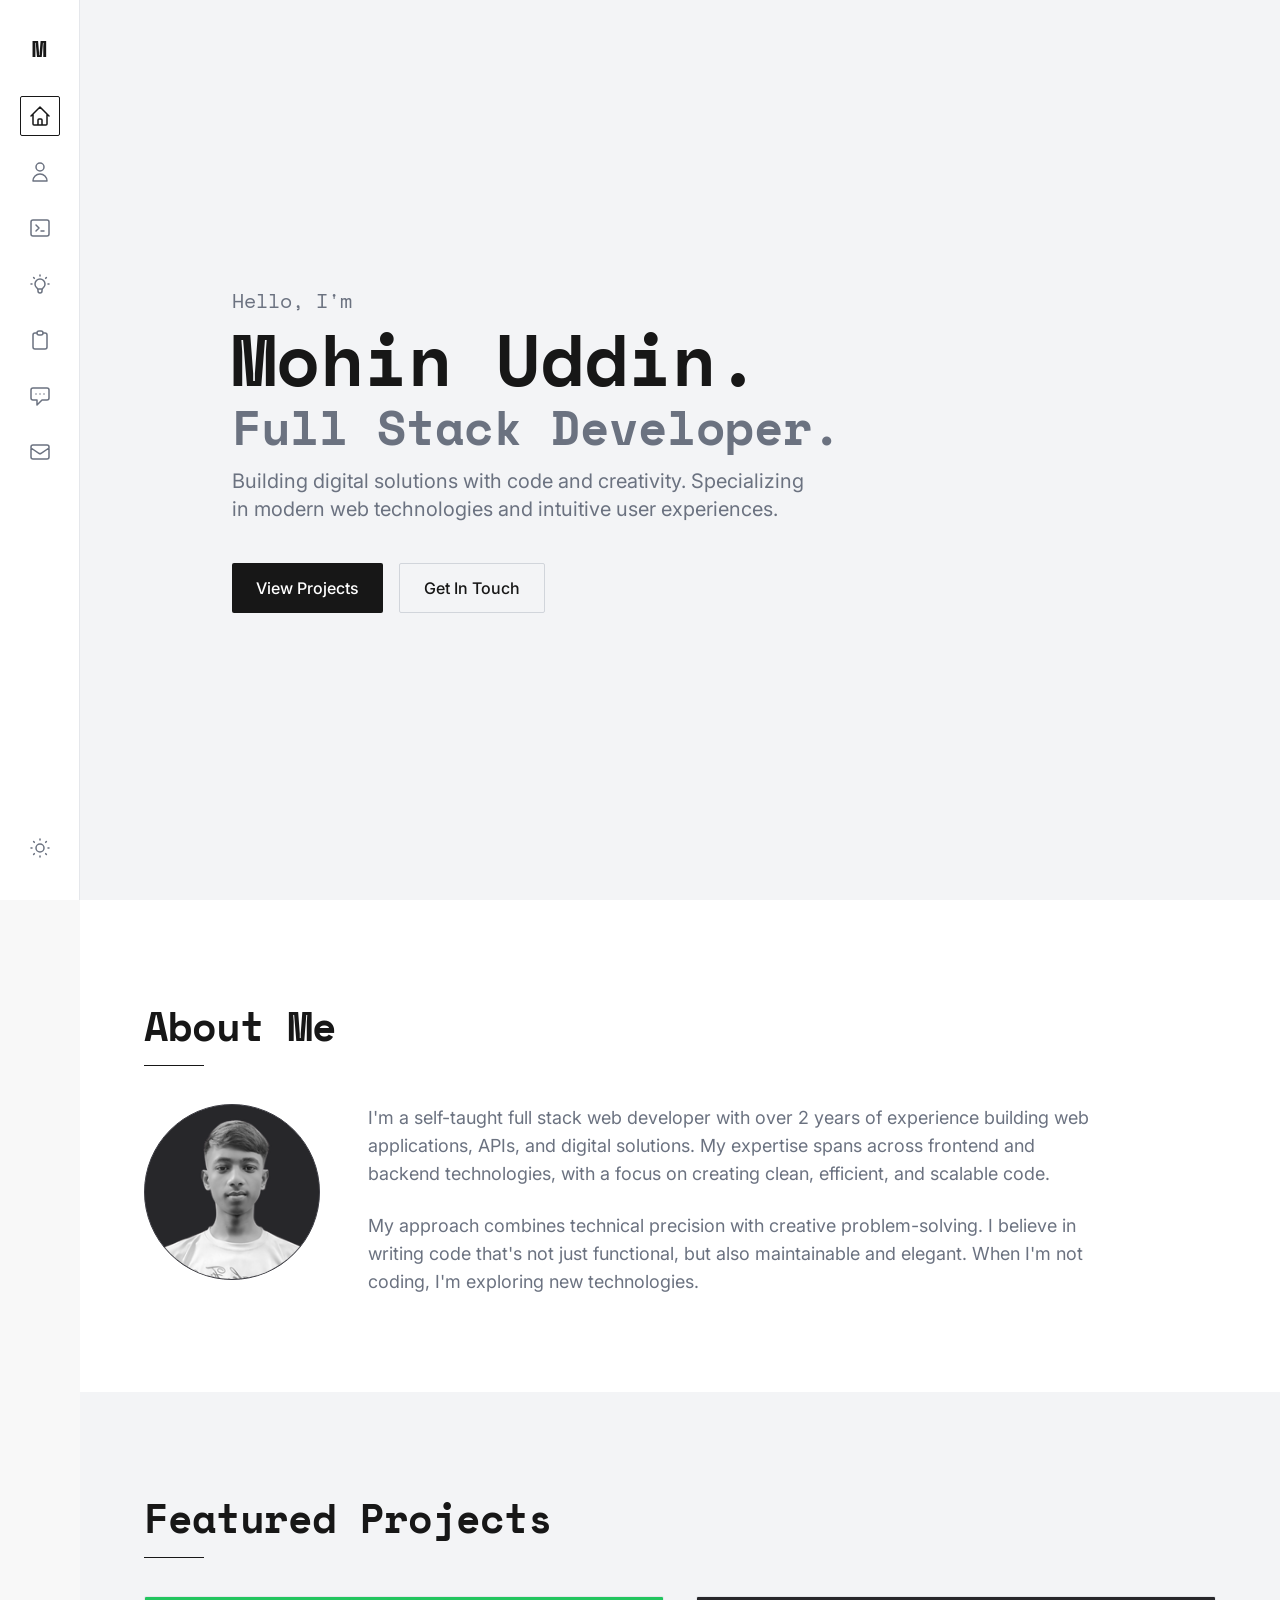
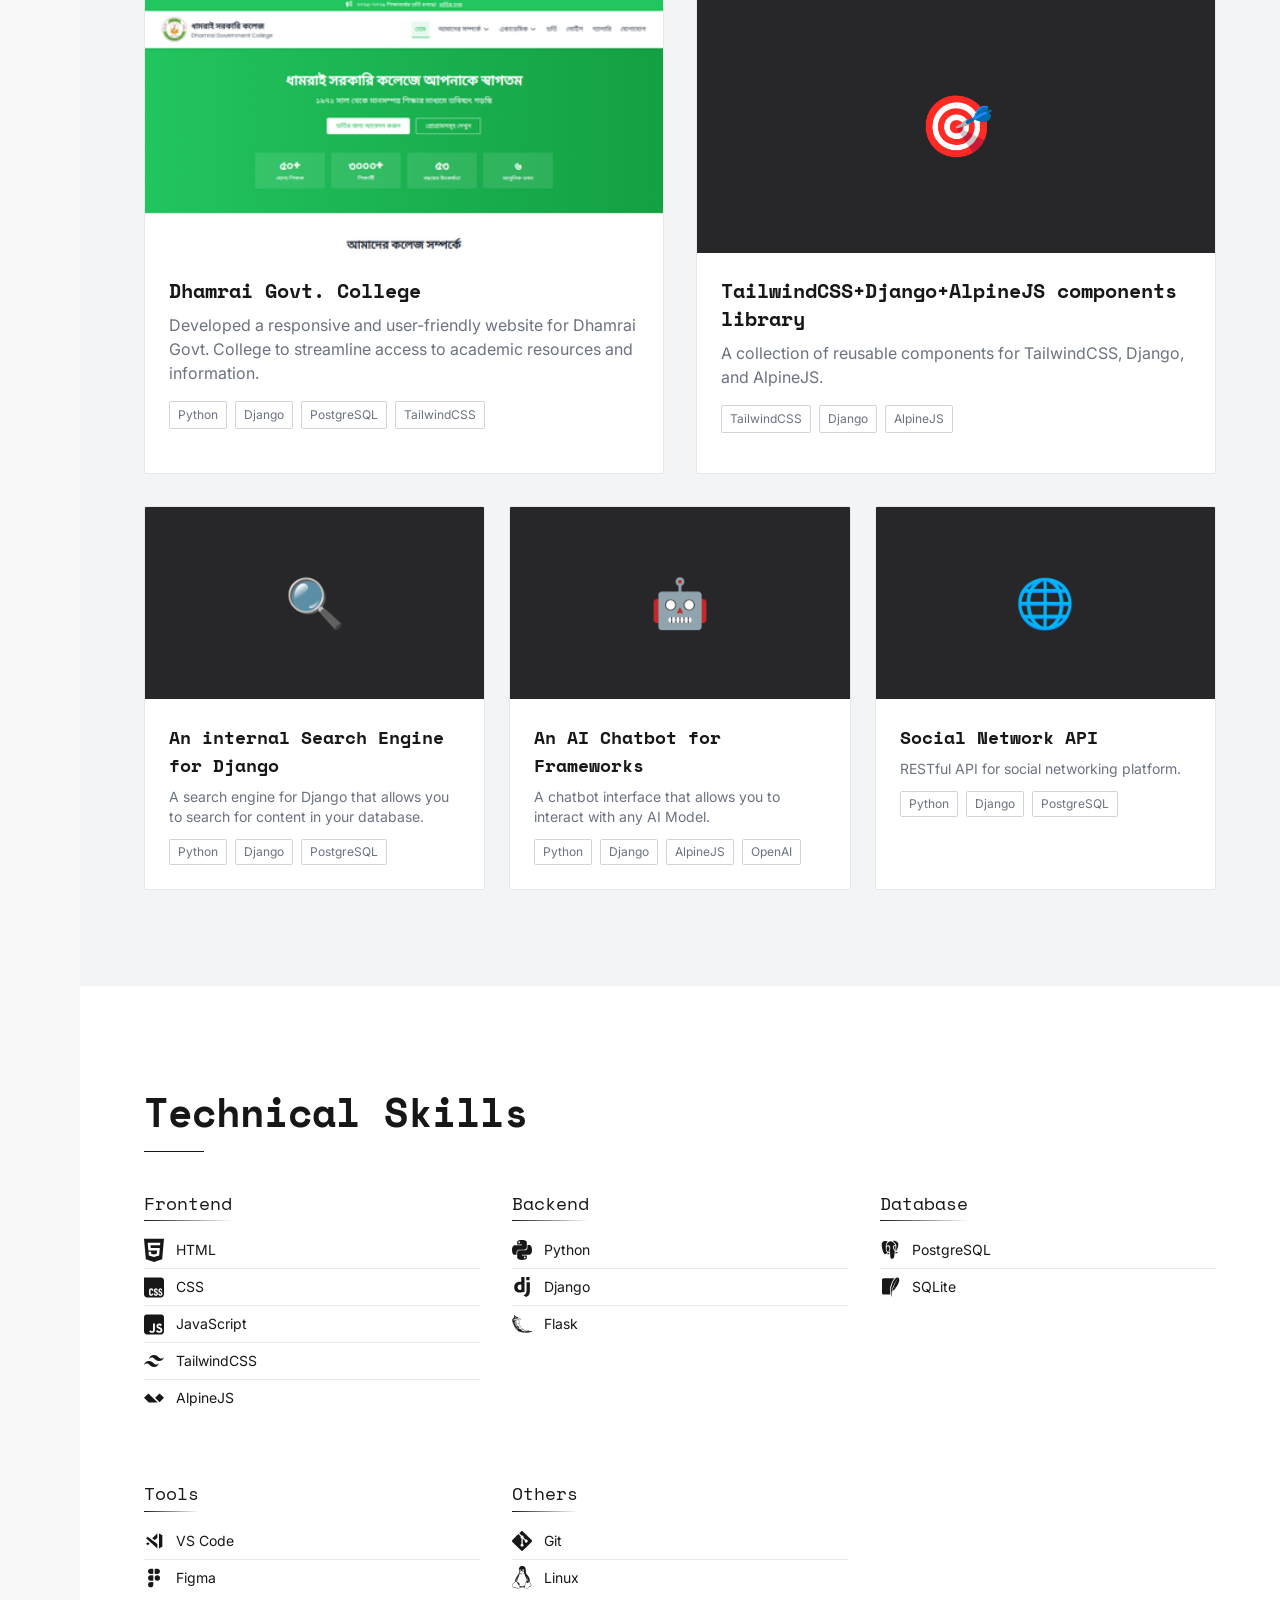
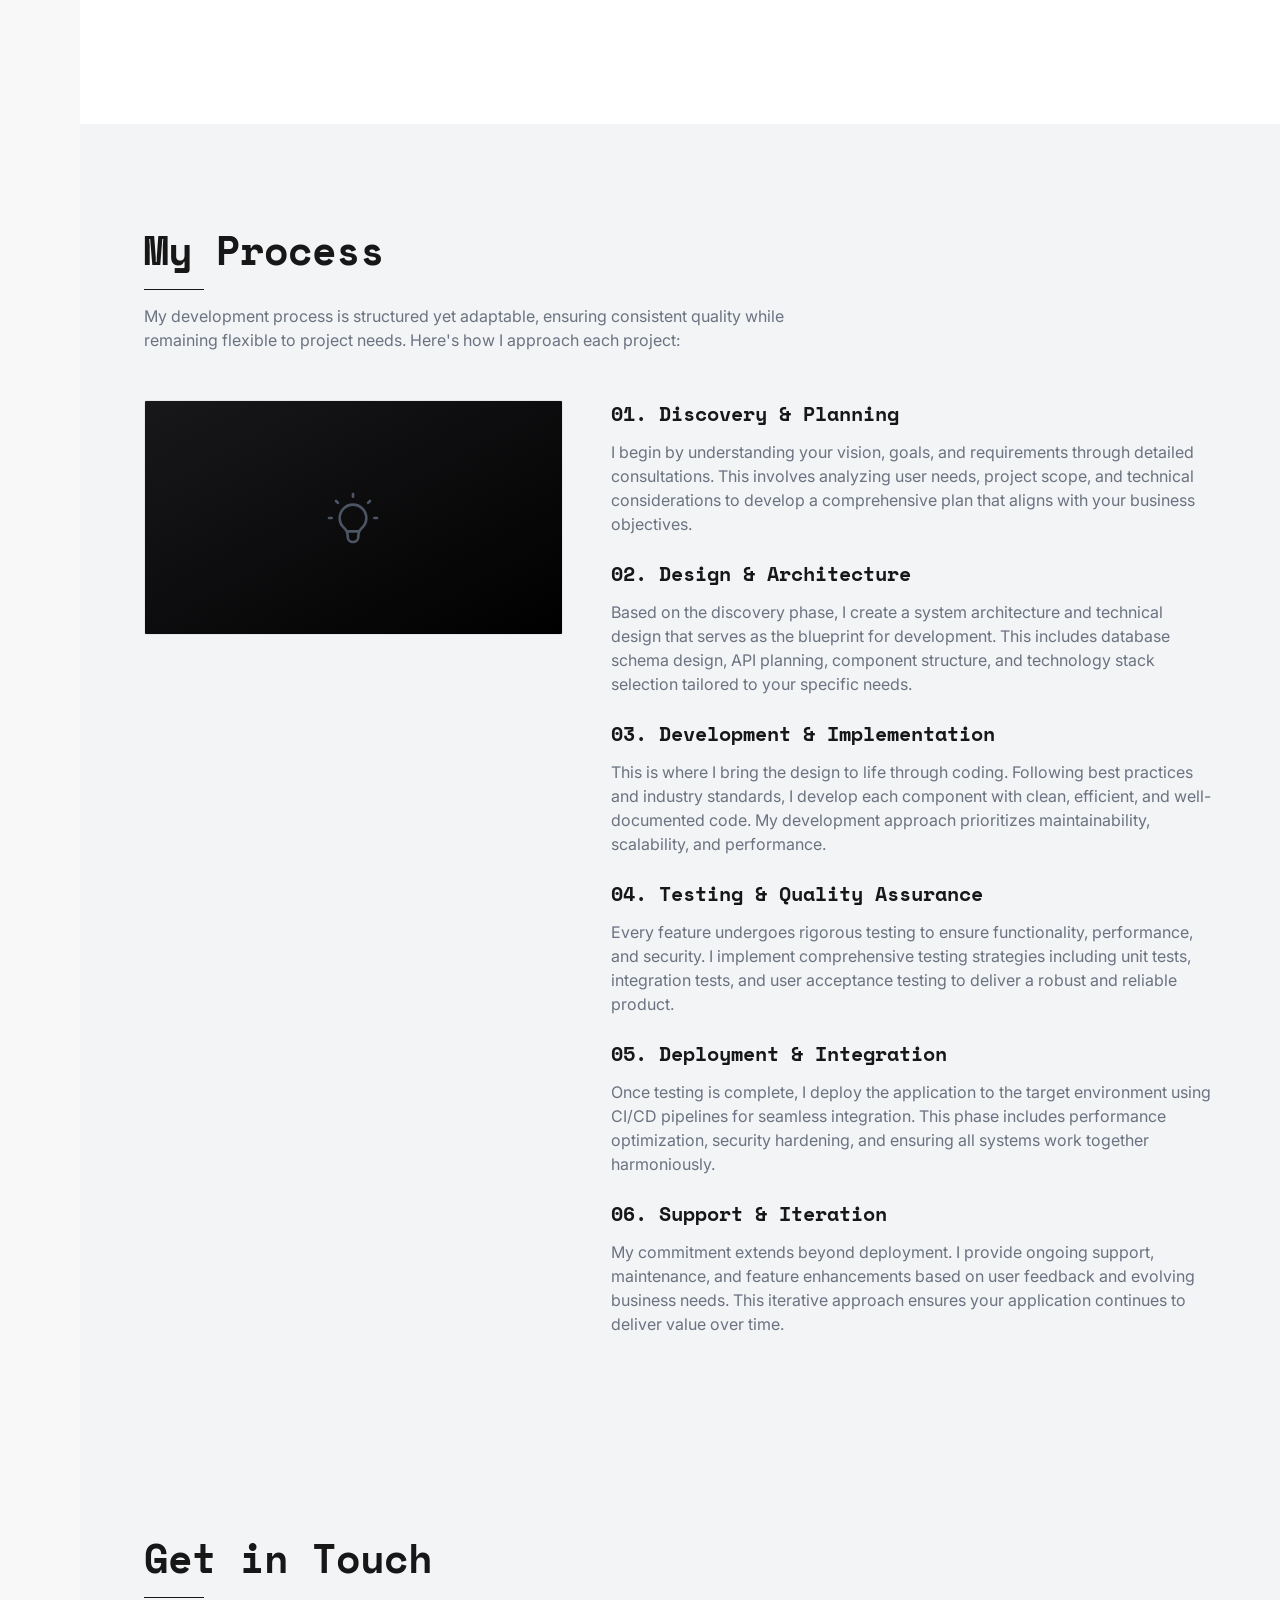
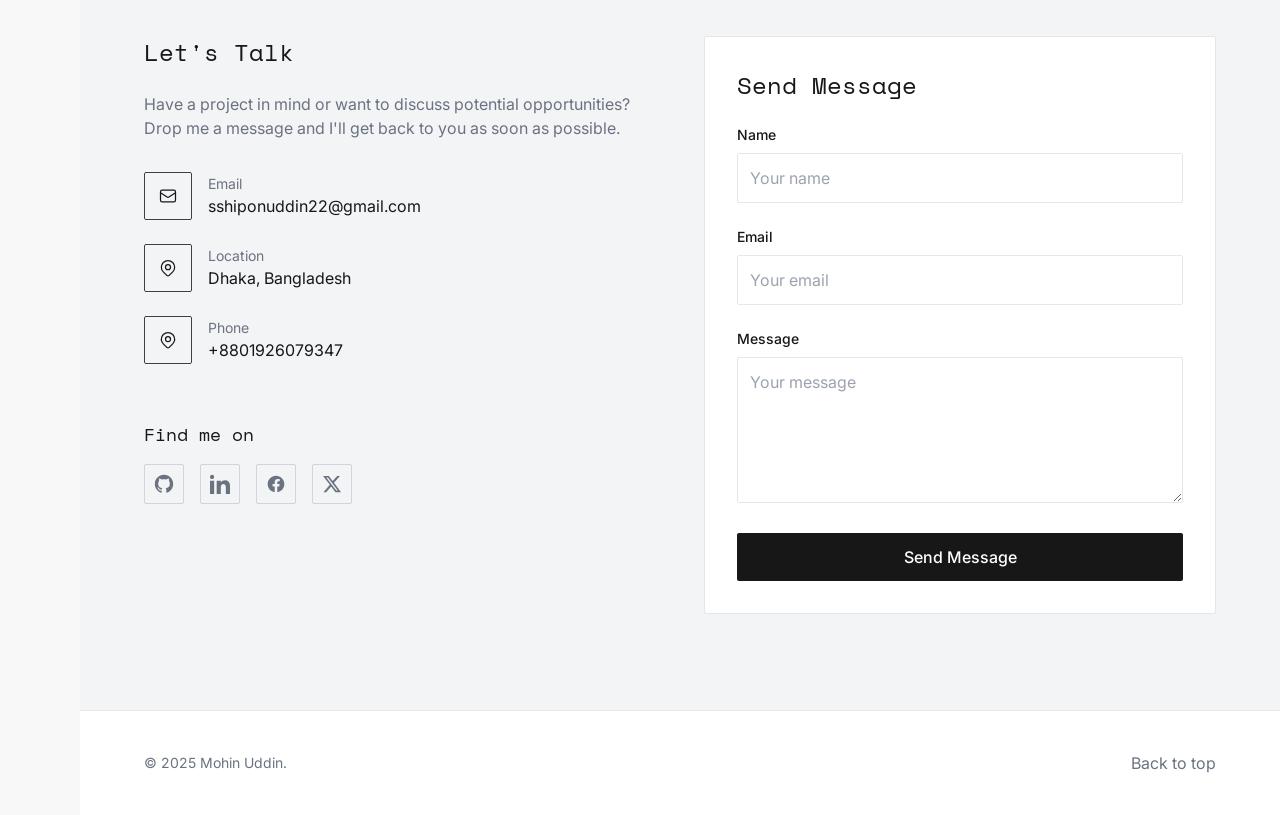
==== index.html @ c598afc0 "favicon added" ====
<!DOCTYPE html>
<html lang="en">
<head>
    <meta charset="UTF-8">
    <meta name="viewport" content="width=device-width, initial-scale=1.0, maximum-scale=1.0, user-scalable=no">
    <title>Mohin Uddin | Full Stack Developer</title>
    <meta name="description" content="Mohin Uddin is a full stack developer with a passion for building web applications and APIs. He is a self-taught developer with a strong foundation in frontend and backend technologies.">
    <meta name="keywords" content="Mohin Uddin, Mohin Uddin Shipon, full stack developer portfolio, web developer portfolio, web developer in Bangladesh, web developer in Dhaka">
    <meta name="author" content="Mohin Uddin">
    <meta name="robots" content="index, follow">
    <link rel="shortcut icon" href="img/favicon.png" type="image/x-icon">
    <link rel="preconnect" href="https://fonts.googleapis.com">
    <link rel="preconnect" href="https://fonts.gstatic.com" crossorigin>
    <link href="https://fonts.googleapis.com/css2?family=Inter:wght@300;400;500;600;700&family=Space+Mono:wght@400;700&display=swap" rel="stylesheet">
    <link rel="stylesheet" href="output.css">
</head>
<body class="bg-black text-white font-sans">
    <!-- Side Navigation - Always visible on all devices -->
    <div class="fixed top-0 left-0 h-screen w-20 bg-zinc-900 border-r border-zinc-800 flex flex-col items-center py-8 z-50 side-nav">
        <div class="mb-8">
            <a href="#" class="text-2xl font-bold font-mono">M</a>
        </div>
        <nav class="flex flex-col items-center space-y-4" id="desktop-nav">
            <a href="#home" class="nav-icon active" title="Home - Back to top" data-section="home">
                <svg xmlns="http://www.w3.org/2000/svg" class="h-6 w-6" fill="none" viewBox="0 0 24 24" stroke="currentColor">
                    <path stroke-linecap="round" stroke-linejoin="round" stroke-width="1.5" d="M3 12l2-2m0 0l7-7 7 7M5 10v10a1 1 0 001 1h3m10-11l2 2m-2-2v10a1 1 0 01-1 1h-3m-6 0a1 1 0 001-1v-4a1 1 0 011-1h2a1 1 0 011 1v4a1 1 0 001 1m-6 0h6" />
                </svg>
            </a>
            <a href="#about" class="nav-icon" title="About Me - My background & experience" data-section="about">
                <svg xmlns="http://www.w3.org/2000/svg" class="h-6 w-6" fill="none" viewBox="0 0 24 24" stroke="currentColor">
                    <path stroke-linecap="round" stroke-linejoin="round" stroke-width="1.5" d="M16 7a4 4 0 11-8 0 4 4 0 018 0zM12 14a7 7 0 00-7 7h14a7 7 0 00-7-7z" />
                </svg>
            </a>
            <a href="#projects" class="nav-icon" title="Projects - View my work" data-section="projects">
                <svg xmlns="http://www.w3.org/2000/svg" class="h-6 w-6" fill="none" viewBox="0 0 24 24" stroke="currentColor">
                    <path stroke-linecap="round" stroke-linejoin="round" stroke-width="1.5" d="M8 9l3 3-3 3m5 0h3M5 20h14a2 2 0 002-2V6a2 2 0 00-2-2H5a2 2 0 00-2 2v12a2 2 0 002 2z" />
                </svg>
            </a>
            <a href="#skills" class="nav-icon" title="Skills - My technical expertise" data-section="skills">
                <svg xmlns="http://www.w3.org/2000/svg" class="h-6 w-6" fill="none" viewBox="0 0 24 24" stroke="currentColor">
                    <path stroke-linecap="round" stroke-linejoin="round" stroke-width="1.5" d="M9.663 17h4.673M12 3v1m6.364 1.636l-.707.707M21 12h-1M4 12H3m3.343-5.657l-.707-.707m2.828 9.9a5 5 0 117.072 0l-.548.547A3.374 3.374 0 0014 18.469V19a2 2 0 11-4 0v-.531c0-.895-.356-1.754-.988-2.386l-.548-.547z" />
                </svg>
            </a>
            <a href="#process" class="nav-icon" title="Process - How I approach projects" data-section="process">
                <svg xmlns="http://www.w3.org/2000/svg" class="h-6 w-6" fill="none" viewBox="0 0 24 24" stroke="currentColor">
                    <path stroke-linecap="round" stroke-linejoin="round" stroke-width="1.5" d="M9 5H7a2 2 0 00-2 2v12a2 2 0 002 2h10a2 2 0 002-2V7a2 2 0 00-2-2h-2M9 5a2 2 0 002 2h2a2 2 0 002-2M9 5a2 2 0 012-2h2a2 2 0 012 2" />
                </svg>
            </a>
            <a href="#testimonials" class="nav-icon" title="Testimonials - What clients say" data-section="testimonials">
                <svg xmlns="http://www.w3.org/2000/svg" class="h-6 w-6" fill="none" viewBox="0 0 24 24" stroke="currentColor">
                    <path stroke-linecap="round" stroke-linejoin="round" stroke-width="1.5" d="M8 10h.01M12 10h.01M16 10h.01M9 16H5a2 2 0 01-2-2V6a2 2 0 012-2h14a2 2 0 012 2v8a2 2 0 01-2 2h-5l-5 5v-5z" />
                </svg>
            </a>
            
            <a href="#contact" class="nav-icon" title="Contact - Get in touch" data-section="contact">
                <svg xmlns="http://www.w3.org/2000/svg" class="h-6 w-6" fill="none" viewBox="0 0 24 24" stroke="currentColor">
                    <path stroke-linecap="round" stroke-linejoin="round" stroke-width="1.5" d="M3 8l7.89 5.26a2 2 0 002.22 0L21 8M5 19h14a2 2 0 002-2V7a2 2 0 00-2-2H5a2 2 0 00-2 2v10a2 2 0 002 2z" />
                </svg>
            </a>
        </nav>
        <!-- Theme Toggle Button -->
        <div class="mt-auto">
            <a href="#" class="nav-icon" title="Toggle Dark/Light Mode" id="theme-toggle">
                <div class="relative w-6 h-6">
                    <!-- Moon Icon -->
                    <svg xmlns="http://www.w3.org/2000/svg" class="h-6 w-6 absolute theme-toggle-icon moon" fill="none" viewBox="0 0 24 24" stroke="currentColor">
                        <path stroke-linecap="round" stroke-linejoin="round" stroke-width="1.5" d="M20.354 15.354A9 9 0 018.646 3.646 9.003 9.003 0 0012 21a9.003 9.003 0 008.354-5.646z" />
                    </svg>
                    <!-- Sun Icon -->
                    <svg xmlns="http://www.w3.org/2000/svg" class="h-6 w-6 absolute theme-toggle-icon sun" fill="none" viewBox="0 0 24 24" stroke="currentColor">
                        <path stroke-linecap="round" stroke-linejoin="round" stroke-width="1.5" d="M12 3v1m0 16v1m9-9h-1M4 12H3m15.364 6.364l-.707-.707M6.343 6.343l-.707-.707m12.728 0l-.707.707M6.343 17.657l-.707.707M16 12a4 4 0 11-8 0 4 4 0 018 0z" />
                    </svg>
                </div>
            </a>
        </div>
    </div>

    <!-- Main Content Wrapper -->
    <main class="lg:ml-20">
        <!-- Hero Section -->
        <section id="home" class="min-h-screen flex items-center bg-zinc-950 px-6 lg:px-16">
            <div class="max-w-4xl w-full mx-auto">
                <div class="space-y-4">
                    <div class="fade-up">
                        <span class="text-base sm:text-lg md:text-xl font-mono text-gray-400">Hello, I'm</span>
                        <h1 class="text-4xl sm:text-5xl md:text-7xl font-bold font-mono leading-tight mt-2">Mohin Uddin.</h1>
                        <h2 class="text-3xl sm:text-4xl md:text-5xl font-bold font-mono leading-tight text-gray-400 mt-2">Full Stack Developer.</h2>
                    </div>
                    <p class="text-base sm:text-lg md:text-xl text-gray-400 max-w-xl fade-in" style="animation-delay: 0.2s;">Building digital solutions with code and creativity. Specializing in modern web technologies and intuitive user experiences.</p>
                    <div class="flex flex-wrap gap-4 pt-6 fade-in" style="animation-delay: 0.4s;">
                        <a href="#projects" class="btn-primary">View Projects</a>
                        <a href="#contact" class="btn-secondary">Get In Touch</a>
                    </div>
                </div>
            </div>
        </section>

        <!-- About Section -->
        <section id="about" class="py-24 px-6 lg:px-16 bg-black">
            <div class="max-w-6xl mx-auto">
                <h2 class="section-heading">About Me</h2>
                <div class="grid md:grid-cols-10 gap-8 md:gap-12 mt-12">
                    <div class="md:col-span-2">
                        <div class="profile-image-container aspect-square w-full max-w-md mx-auto md:mx-0 bg-zinc-800 rounded-full border border-zinc-700 overflow-hidden">
                            <div class="w-full h-full">
                                <img src="me.png" alt="Mohin Uddin" class="w-full h-full object-cover">
                            </div>
                        </div>
                    </div>
                    <div class="md:col-span-7 space-y-6 fade-in" style="animation-delay: 0.3s;">
                        <p class="text-gray-300 text-base md:text-lg leading-relaxed">
                            I'm a self-taught full stack web developer with over 2 years of experience building web applications, APIs, and digital solutions. My expertise spans across frontend and backend technologies, with a focus on creating clean, efficient, and scalable code.
                        </p>
                        <p class="text-gray-300 text-base md:text-lg leading-relaxed">
                            My approach combines technical precision with creative problem-solving. I believe in writing code that's not just functional, but also maintainable and elegant. When I'm not coding, I'm exploring new technologies.
                        </p>
                        
                    </div>
                </div>
            </div>
        </section>

        <!-- Projects Section -->
        <section id="projects" class="py-24 px-6 lg:px-16 bg-zinc-950">
            <div class="max-w-6xl mx-auto">
                <h2 class="section-heading">Featured Projects</h2>
                <div class="grid md:grid-cols-2 gap-8 mt-12 fade-in" style="animation-delay: 0.3s;">
                    <!-- Project 1 -->
                    <div class="bg-black border border-zinc-800 rounded-sm overflow-hidden hover-card">
                        <div class="h-64 bg-zinc-800 relative overflow-hidden">
                            <img src="img/dgc2.jpg" alt="Dhamrai Govt. College" class="w-full">
                            <div class="absolute inset-0 hover:bg-black/50 opacity-0 hover:opacity-100 transition-opacity flex items-center justify-center">
                                <div class="flex flex-col sm:flex-row space-y-2 sm:space-y-0 sm:space-x-4">
                                    <a href="#" class="bg-white text-black py-2 px-4 rounded-sm text-sm font-medium">View Project</a>
                                    <a href="https://github.com/Ssshiponu/dhamrai_govt_college" class="bg-transparent border border-white text-gray-100 py-2 px-4 rounded-sm text-sm font-medium">Source Code</a>
                                </div>
                            </div>
                        </div>
                        <div class="p-6">
                            <h3 class="text-xl font-bold mb-2 font-mono">Dhamrai Govt. College</h3>
                            <p class="text-gray-400 mb-4">Developed a responsive and user-friendly website for Dhamrai Govt. College to streamline access to academic resources and information.</p>
                            <div class="flex flex-wrap gap-2 mb-4">
                                <span class="tech-tag">Python</span>
                                <span class="tech-tag">Django</span>
                                <span class="tech-tag">PostgreSQL</span>
                                <span class="tech-tag">TailwindCSS</span>
                            </div>
                        </div>
                    </div>
                    
                    <!-- Project 2 -->
                    <div class="bg-black border border-zinc-800 rounded-sm overflow-hidden hover-card">
                        <div class="h-64 bg-zinc-800 relative overflow-hidden">
                            <div class="absolute inset-0 flex items-center justify-center">
                                <span class="text-6xl">🎯</span>
                            </div>
                            <div class="absolute inset-0 hover:bg-black/50 opacity-0 hover:opacity-100 transition-opacity flex items-center justify-center">
                                <div class="flex flex-col sm:flex-row space-y-2 sm:space-y-0 sm:space-x-4">
                                    <a href="#" class="bg-white text-black py-2 px-4 rounded-sm text-sm font-medium">View Project</a>
                                    <a href="#" class="bg-transparent border border-white text-gray-100 py-2 px-4 rounded-sm text-sm font-medium">Source Code</a>
                                </div>
                            </div>
                        </div>
                        <div class="p-6">
                            <h3 class="text-xl font-bold mb-2 font-mono">TailwindCSS+Django+AlpineJS components library</h3>
                            <p class="text-gray-400 mb-4">A collection of reusable components for TailwindCSS, Django, and AlpineJS.</p>
                            <div class="flex flex-wrap gap-2 mb-4">
                                <span class="tech-tag">TailwindCSS</span>
                                <span class="tech-tag">Django</span>
                                <span class="tech-tag">AlpineJS</span>
                            </div>
                        </div>
                    </div>
                </div>
                
                <div class="grid grid-cols-1 sm:grid-cols-2 md:grid-cols-3 gap-6 mt-8 fade-in" style="animation-delay: 0.5s;">
                    <!-- Project 3 -->
                    <div class="bg-black border border-zinc-800 rounded-sm overflow-hidden hover-card">
                        <div class="h-48 bg-zinc-800 relative overflow-hidden">
                            <div class="absolute inset-0 flex items-center justify-center">
                                <span class="text-5xl">🔍</span>
                            </div>
                        </div>
                        <div class="p-6">
                            <h3 class="text-lg font-bold mb-2 font-mono">An internal Search Engine for Django</h3>
                            <p class="text-gray-400 mb-3 text-sm">A search engine for Django that allows you to search for content in your database.</p>
                            <div class="flex flex-wrap gap-2">
                                <span class="tech-tag text-xs py-1">Python</span>
                                <span class="tech-tag text-xs py-1">Django</span>
                                <span class="tech-tag text-xs py-1">PostgreSQL</span>
                            </div>
                        </div>
                    </div>
                    
                    <!-- Project 4 -->
                    <div class="bg-black border border-zinc-800 rounded-sm overflow-hidden hover-card">
                        <div class="h-48 bg-zinc-800 relative overflow-hidden">
                            <div class="absolute inset-0 flex items-center justify-center">
                                <span class="text-5xl">🤖</span>
                            </div>
                        </div>
                        <div class="p-6">
                            <h3 class="text-lg font-bold mb-2 font-mono">An AI Chatbot for Frameworks</h3>
                            <p class="text-gray-400 mb-3 text-sm">A chatbot interface that allows you to interact with any AI Model.</p>
                            <div class="flex flex-wrap gap-2">
                                <span class="tech-tag text-xs py-1">Python</span>
                                <span class="tech-tag text-xs py-1">Django</span>
                                <span class="tech-tag text-xs py-1">AlpineJS</span>
                                <span class="tech-tag text-xs py-1">OpenAI</span>
                            </div>
                        </div>
                    </div>
                    
                    <!-- Project 5 -->
                    <div class="bg-black border border-zinc-800 rounded-sm overflow-hidden hover-card">
                        <div class="h-48 bg-zinc-800 relative overflow-hidden">
                            <div class="absolute inset-0 flex items-center justify-center">
                                <span class="text-5xl">🌐</span>
                            </div>
                        </div>
                        <div class="p-6">
                            <h3 class="text-lg font-bold mb-2 font-mono">Social Network API</h3>
                            <p class="text-gray-400 mb-3 text-sm">RESTful API for social networking platform.</p>
                            <div class="flex flex-wrap gap-2">
                                <span class="tech-tag text-xs py-1">Python</span>
                                <span class="tech-tag text-xs py-1">Django</span>
                                <span class="tech-tag text-xs py-1">PostgreSQL</span>
                            </div>
                        </div>
                    </div>
                </div>
            </div>
        </section>

        <!-- Skills Section -->
        <section id="skills" class="py-24 px-6 lg:px-16 bg-black">
            <div class="max-w-6xl mx-auto">
                <h2 class="section-heading">Technical Skills</h2>
                <div class="mt-12 fade-in" style="animation-delay: 0.3s;">
                    <div class="skills-grid">
                        <!-- Frontend Skills -->
                        <div class="skill-category">
                            <h3 class="font-mono">Frontend</h3>
                            <ul class="skill-list">
                                <!-- HTML -->
                                <li>
                                    <div class="skill-icon-placeholder">
                                        <svg xmlns="http://www.w3.org/2000/svg" viewBox="0 0 384 512"><!--!Font Awesome Free 6.7.2 by @fontawesome - https://fontawesome.com License - https://fontawesome.com/license/free Copyright 2025 Fonticons, Inc.--><path d="M0 32l34.9 395.8L191.5 480l157.6-52.2L384 32H0zm308.2 127.9H124.4l4.1 49.4h175.6l-13.6 148.4-97.9 27v.3h-1.1l-98.7-27.3-6-75.8h47.7L138 320l53.5 14.5 53.7-14.5 6-62.2H84.3L71.5 112.2h241.1l-4.4 47.7z"/></svg>
                                    </div>
                                    <span class="text-sm text-white">HTML</span>
                                </li>
                                
                                <!-- CSS -->
                                <li>
                                    <div class="skill-icon-placeholder">
                                       <svg xmlns="http://www.w3.org/2000/svg" viewBox="0 0 448 512"><!--!Font Awesome Free 6.7.2 by @fontawesome - https://fontawesome.com License - https://fontawesome.com/license/free Copyright 2025 Fonticons, Inc.--><path d="M376.3 32L0 32 0 408.3c0 19 7.6 37.2 21 50.7s31.7 21 50.7 21l304.6 0c19 0 37.2-7.6 50.7-21s21-31.7 21-50.7l0-304.6c0-19-7.6-37.2-21-50.7s-31.7-21-50.7-21zM332.4 431.4c-7.7-8.5-11.7-20.7-12-36.6l31.3 0c.2 14.1 5.1 21.1 14.8 21.1c4.9 0 8.4-1.6 10.5-4.7c2-3.1 3-8 3-14.8c0-5.4-1.3-9.9-4-13.4c-3.5-4.2-8.1-7.5-13.2-9.5L351.2 368c-10.3-4.9-17.8-10.8-22.5-17.6c-4.5-6.8-6.7-16.3-6.7-28.4c0-13.6 4-24.6 11.8-33.1c8.1-8.5 19.1-12.7 33.2-12.7c13.6 0 24.1 4.2 31.5 12.5c7.5 8.4 11.5 20.3 11.8 35.9l-30.1 0c.2-5.1-.9-10.2-3-14.8c-1.7-3.4-5-5.1-10-5.1c-8.8 0-13.2 5.2-13.2 15.7c0 5.3 1.1 9.4 3.2 12.6c3.1 3.5 7 6.2 11.4 7.8l11.1 4.9c11.5 5.3 19.7 11.7 24.8 19.4c5.1 7.7 7.6 18 7.6 31c0 15.5-4 27.4-12.3 35.7c-8.2 8.3-19.5 12.5-34.1 12.5s-25.6-4.2-33.4-12.7zm-101 0c-7.7-8.5-11.7-20.7-12-36.6l31.3 0c.2 14.1 5.1 21.1 14.8 21.1c4.9 0 8.4-1.6 10.4-4.7c2-3.1 3-8 3-14.8c0-5.4-1.3-9.9-3.9-13.4c-3.5-4.2-8.1-7.5-13.2-9.5L250.2 368c-10.3-4.9-17.8-10.8-22.5-17.6c-4.5-6.8-6.7-16.3-6.7-28.4c0-13.6 4-24.6 11.8-33.1c8.1-8.5 19.1-12.7 33.2-12.7c13.6 0 24.1 4.2 31.4 12.5c7.6 8.4 11.5 20.3 11.9 35.9l-30.1 0c.2-5.1-.9-10.2-3-14.8c-1.7-3.4-5-5.1-10-5.1c-8.8 0-13.2 5.2-13.2 15.7c0 5.3 1.1 9.4 3.2 12.6c3.1 3.5 7 6.2 11.4 7.8l11.1 4.9c11.5 5.3 19.7 11.7 24.8 19.4c5.1 7.7 7.6 18 7.6 31c0 15.5-4.1 27.4-12.3 35.7s-19.5 12.5-34.1 12.5s-25.6-4.2-33.4-12.7zm-105.6 1.1c-8.4-7.7-12.5-19.2-12.5-34.5l0-75.4c0-15.2 4.4-26.7 13.2-34.6c8.9-7.8 20.7-11.8 35.2-11.8c14.1 0 25.2 4 33.4 12c8.3 8 12.5 20 12.5 35.9l0 6-33.1 0 0-5.8c0-6.1-1.3-10.7-4-13.6c-1.1-1.5-2.6-2.7-4.3-3.5s-3.5-1.2-5.4-1.1c-5.4 0-9.2 1.8-11.4 5.6c-2.3 5.2-3.3 10.8-3 16.4l0 65.5c0 13.7 4.8 20.6 14.4 20.8c4.5 0 7.9-1.6 10.2-4.8c2.5-4.1 3.7-8.8 3.5-13.6l0-4.9 33.1 0 0 5.1c0 10.6-2.1 19.5-6.2 26.6c-4 6.9-9.9 12.5-17.1 16c-7.7 3.7-16.1 5.5-24.6 5.3c-14.2 0-25.5-3.9-33.8-11.6z"/></svg>
                                    </div>
                                    <span class="text-sm text-white">CSS</span>
                                </li>
                                
                                <!-- JavaScript -->
                                <li>
                                    <div class="skill-icon-placeholder">
                                        <svg xmlns="http://www.w3.org/2000/svg" viewBox="0 0 448 512"><!--!Font Awesome Free 6.7.2 by @fontawesome - https://fontawesome.com License - https://fontawesome.com/license/free Copyright 2025 Fonticons, Inc.--><path d="M448 96c0-35.3-28.7-64-64-64H64C28.7 32 0 60.7 0 96V416c0 35.3 28.7 64 64 64H384c35.3 0 64-28.7 64-64V96zM180.9 444.9c-33.7 0-53.2-17.4-63.2-38.5L152 385.7c6.6 11.7 12.6 21.6 27.1 21.6c13.8 0 22.6-5.4 22.6-26.5V237.7h42.1V381.4c0 43.6-25.6 63.5-62.9 63.5zm85.8-43L301 382.1c9 14.7 20.8 25.6 41.5 25.6c17.4 0 28.6-8.7 28.6-20.8c0-14.4-11.4-19.5-30.7-28l-10.5-4.5c-30.4-12.9-50.5-29.2-50.5-63.5c0-31.6 24.1-55.6 61.6-55.6c26.8 0 46 9.3 59.8 33.7L368 290c-7.2-12.9-15-18-27.1-18c-12.3 0-20.1 7.8-20.1 18c0 12.6 7.8 17.7 25.9 25.6l10.5 4.5c35.8 15.3 55.9 31 55.9 66.2c0 37.8-29.8 58.6-69.7 58.6c-39.1 0-64.4-18.6-76.7-43z"/></svg>
                                    </div>
                                    <span class="text-sm text-white">JavaScript</span>
                                </li>
                                
                                <!-- TailwindCSS -->
                                <li>
                                    <div class="skill-icon-placeholder">
                                        <svg width="100" height="100" viewBox="0 0 100 100" xmlns="http://www.w3.org/2000/svg">
                                            <path id="Vector" d="M50.0002 20.0005C36.6665 20.0005 28.3334 26.6655 24.9996 39.9942C30.0002 33.3292 35.8337 30.8308 42.4999 32.4964C46.3039 33.4468 49.0224 36.2065 52.0323 39.2602C56.9341 44.2345 62.6075 49.9917 75.0009 49.9917C88.3334 49.9917 96.6677 43.3267 100 29.9967C95.0009 36.6617 89.1674 39.1614 82.4999 37.4958C78.6973 36.5454 75.9787 33.7856 72.9689 30.732C68.067 25.7576 62.3924 20.0005 50.0002 20.0005ZM24.9996 49.9917C11.6671 49.9917 3.33274 56.6567 0.000244141 69.9866C4.99962 63.3217 10.8331 60.822 17.5006 62.4888C21.3032 63.4405 24.0218 66.199 27.0316 69.2514C31.9335 74.2257 37.6081 79.9841 50.0002 79.9841C63.334 79.9841 71.6671 73.3191 75.0009 59.9892C70.0002 66.6542 64.1668 69.1538 57.5006 67.487C53.6966 66.5379 50.9781 63.7768 47.9682 60.7244C43.0664 55.7501 37.393 49.9917 24.9996 49.9917Z"/>
                                        </svg>
                                            
                                    </div>
                                    <span class="text-sm text-white">TailwindCSS</span>
                                </li>
                                
                                <!-- AlpineJS -->
                                <li>
                                    <div class="skill-icon-placeholder">
                                        <svg width="100" height="100" viewBox="0 0 100 100" xmlns="http://www.w3.org/2000/svg">
                                            <path id="Path" fill-rule="evenodd" clip-rule="evenodd" d="M77.7778 26.9991L100 49.1239L77.7778 71.2486L55.5555 49.1239L77.7778 26.9991Z"/>
                                            <path id="Path_2" fill-rule="evenodd" clip-rule="evenodd" d="M22.2222 26.9991L68.2916 72.8665H23.8472L0 49.1239L22.2222 26.9991Z"/>
                                        </svg>
                                            
                                    </div>
                                    <span class="text-sm text-white">AlpineJS</span>
                                </li>
                            </ul>
                        </div>
                        
                        <!-- Backend Skills -->
                        <div class="skill-category">
                            <h3 class="font-mono">Backend</h3>
                            <ul class="skill-list">
                                <!-- Python -->
                                <li>
                                    <div class="skill-icon-placeholder">
                                        <svg width="100" height="100" viewBox="0 0 100 100" xmlns="http://www.w3.org/2000/svg">
                                            <path id="Vector" d="M49.6397 0.000488281C24.2535 0.000488281 25.8385 11.0095 25.8385 11.0095L25.8667 22.4151H50.0924V25.8394H16.2447C16.2447 25.8394 0 23.9971 0 49.6116C0 75.2269 14.1788 74.3185 14.1788 74.3185H22.6406V62.432C22.6406 62.432 22.1844 48.2532 36.593 48.2532H60.6205C60.6205 48.2532 74.1199 48.4713 74.1199 35.2065V13.2739C74.1199 13.2739 76.1702 0.000488281 49.6397 0.000488281ZM36.2817 7.67056C36.8542 7.67004 37.4211 7.78242 37.9501 8.00125C38.4791 8.22009 38.9598 8.54109 39.3646 8.94589C39.7693 9.35068 40.0903 9.83133 40.3092 10.3603C40.528 10.8893 40.6404 11.4563 40.6399 12.0287C40.6404 12.6012 40.528 13.1681 40.3092 13.6971C40.0903 14.2261 39.7693 14.7068 39.3646 15.1116C38.9598 15.5164 38.4791 15.8374 37.9501 16.0562C37.4211 16.275 36.8542 16.3874 36.2817 16.3869C35.7092 16.3874 35.1423 16.275 34.6133 16.0562C34.0843 15.8374 33.6037 15.5164 33.1989 15.1116C32.7941 14.7068 32.4731 14.2261 32.2542 13.6971C32.0354 13.1681 31.923 12.6012 31.9235 12.0287C31.923 11.4563 32.0354 10.8893 32.2542 10.3603C32.4731 9.83133 32.7941 9.35068 33.1989 8.94589C33.6037 8.54109 34.0843 8.22009 34.6133 8.00125C35.1423 7.78242 35.7092 7.67004 36.2817 7.67056Z"/>
                                            <path id="Vector_2" d="M50.3607 99.4806C75.747 99.4806 74.1619 88.4715 74.1619 88.4715L74.1337 77.0663H49.9076V73.642H83.7553C83.7553 73.642 100 75.4843 100 49.869C100 24.254 85.8213 25.1624 85.8213 25.1624H77.3594V37.0486C77.3594 37.0486 77.8156 51.2273 63.407 51.2273H39.3795C39.3795 51.2273 25.8801 51.0092 25.8801 64.2745V86.2075C25.8801 86.2075 23.8302 99.4806 50.3603 99.4806H50.3607ZM63.7187 91.8112C63.1462 91.8118 62.5793 91.6994 62.0503 91.4806C61.5213 91.2617 61.0407 90.9407 60.6359 90.5359C60.2311 90.1311 59.9101 89.6505 59.6912 89.1215C59.4724 88.5925 59.36 88.0255 59.3605 87.4531C59.36 86.8806 59.4723 86.3136 59.6911 85.7845C59.9099 85.2555 60.2309 84.7748 60.6357 84.37C61.0405 83.9651 61.5212 83.6441 62.0502 83.4252C62.5792 83.2064 63.1462 83.094 63.7187 83.0945C64.2912 83.094 64.8581 83.2064 65.3871 83.4252C65.9161 83.644 66.3968 83.965 66.8015 84.3698C67.2063 84.7746 67.5273 85.2553 67.7462 85.7843C67.965 86.3133 68.0774 86.8802 68.0769 87.4527C68.0774 88.0251 67.965 88.5921 67.7462 89.1211C67.5273 89.6501 67.2063 90.1307 66.8015 90.5355C66.3968 90.9403 65.9161 91.2613 65.3871 91.4802C64.8581 91.699 64.2912 91.8114 63.7187 91.8109V91.8112Z"/>
                                        </svg>
                                            
                                    </div>
                                    <span class="text-sm text-white">Python</span>
                                </li>
                                
                                <!-- Django -->
                                <li>
                                    <div class="skill-icon-placeholder">
                                        <svg width="100" height="100" viewBox="0 0 100 100" xmlns="http://www.w3.org/2000/svg">
                                            <path id="Vector" d="M46.2064 0.000488281H62.5478V74.8984C54.1774 76.4817 48.0154 77.1047 41.3483 77.1047C21.3895 77.0838 11 68.1672 11 51.0422C11 34.5422 22.0204 23.8338 39.0979 23.8338C41.7479 23.8338 43.7668 24.0423 46.2064 24.6671V0.000488281ZM46.779 38.1646C44.8651 37.5395 43.288 37.3312 41.2688 37.3312C33.0037 37.3312 28.2296 42.3728 28.2296 51.2081C28.2296 59.8103 32.7936 64.5602 41.1639 64.5602C42.9724 64.5602 44.4446 64.4584 46.779 64.1458V38.1646Z"/>
                                            <path id="Vector_2" d="M89.2706 25.8446V63.345C89.2706 76.2594 88.3033 82.4698 85.464 87.8242C82.8139 92.9718 79.3228 96.2178 72.1091 99.8031L56.9456 92.6575C64.1593 89.305 67.6503 86.3427 69.8799 81.822C72.214 77.1991 72.9501 71.8447 72.9501 57.7615V25.8449H89.2706V25.8446ZM71.3034 0.000488281H87.6447V16.6047H71.3034V0.000488281Z"/>
                                        </svg>
                                            
                                    </div>
                                    <span class="text-sm text-white">Django</span>
                                </li>
                                
                                <!-- Flask -->
                                <li>
                                    <div class="skill-icon-placeholder">
                                        <svg width="100" height="100" viewBox="0 0 100 100" xmlns="http://www.w3.org/2000/svg">
                                            <path id="Vector" d="M29.883 84.4345C26.0736 81.438 22.0099 78.565 19.2332 74.5202C13.3899 67.3863 8.89099 59.1272 5.81501 50.4475C3.95635 44.8041 3.3197 38.7531 0.923266 33.3272C-1.58355 29.3865 1.35275 25.0786 5.66958 23.8262C7.59102 23.4574 10.9704 21.6448 6.8916 22.94C3.23496 25.6237 2.8808 20.5049 6.63004 20.1805C9.18969 19.8405 10.1318 17.7454 9.25613 15.8595C6.50972 14.0678 15.9181 12.0993 11.1838 9.42613C6.25234 4.10594 18.0823 3.08166 15.1633 9.12376C14.4649 13.7702 23.4297 8.27211 21.3497 13.6383C23.4632 16.2147 29.2662 14.2242 29.1223 17.839C32.202 18.0509 33.2592 20.6425 36.15 20.8412C39.1465 22.1946 44.5776 23.2607 45.5977 26.6375C42.6247 28.9905 35.7415 21.7756 35.4108 28.2906C36.3085 37.914 36.0799 47.8272 39.6011 56.9913C41.2662 62.5406 45.3031 66.9087 48.9493 71.2308C52.4386 75.4634 57.164 78.4431 61.9804 80.952C66.2051 82.9451 70.76 84.2666 75.3645 85.0952C77.2321 83.6671 80.5294 78.3563 83.4432 80.5958C83.5813 83.112 77.6605 85.8558 83.1643 85.5775C86.3962 84.6029 88.6383 88.077 91.2995 84.943C93.7514 87.8479 101.491 83.0874 99.7464 89.0244C97.3871 90.5467 93.9465 89.6265 91.5835 91.7206C87.6878 89.7745 84.5857 93.4615 80.2725 92.9954C75.4828 93.8534 70.6099 94.1997 65.7532 94.207C57.7865 93.5777 49.6508 93.3124 42.0713 90.5383C37.8026 89.298 33.6353 86.8665 29.883 84.4345ZM36.6114 87.3499C40.7807 89.1525 44.8574 91.0531 49.4264 91.6259C56.6754 92.6345 64.1608 94.185 71.4359 92.7705C68.1433 91.2838 64.7393 93.3496 61.4593 91.7075C57.5254 92.5539 53.3038 91.492 49.304 90.9688C44.7559 88.9428 39.848 87.5497 35.5887 84.9205C30.2669 82.9765 38.3414 87.4131 39.7784 87.7725C43.1055 89.661 36.1202 86.8048 35.1351 86.0195C32.349 84.4564 31.9938 84.7829 34.8595 86.37C35.4365 86.708 36.0061 87.0621 36.6114 87.3499ZM28.6782 81.7435C32.7183 83.2397 28.6604 78.9029 26.8096 79.1541C25.9893 77.7311 23.6761 76.8324 25.3077 76.0681C22.3719 77.0872 22.2323 72.1928 20.8528 72.8922C17.747 71.9114 19.6444 68.4378 15.9448 66.3045C15.6069 64.0566 12.2693 62.107 11.2053 58.7166C10.7345 56.9803 7.43356 51.9955 9.46172 56.6345C11.188 61.101 14.2253 64.9261 16.753 68.7459C18.7158 72.3832 21.0338 76.1848 24.6083 78.4541C25.8136 79.6102 26.977 81.381 28.6782 81.7435ZM17.0402 68.9657C17.1815 68.3552 17.7789 70.286 17.0402 68.9657V68.9657ZM33.5166 83.5373C32.2302 83.0325 34.4111 83.1366 33.5166 83.5373V83.5373ZM35.7095 84.3377C34.7088 84.955 35.4825 83.2329 35.7095 84.3377V84.3377ZM38.4549 85.4823C36.4409 84.6976 39.7617 84.2378 38.4549 85.4823V85.4823ZM43.1599 88.1047C40.618 87.6616 43.954 86.9308 43.1599 88.1047V88.1047ZM34.1255 81.8063C31.5031 81.7885 36.1552 80.4932 34.1255 81.8063V81.8063ZM36.1845 82.8332C35.4506 83.1444 36.127 82.139 36.1845 82.8332V82.8332ZM46.4765 89.2572C48.1312 90.3018 56.1386 91.5458 51.1245 89.6856C50.2854 89.8624 41.8275 87.2934 46.4765 89.2572ZM30.1372 76.5316C27.5687 75.7626 29.9766 75.8359 30.1372 76.5316V76.5316ZM34.929 79.3241C32.3406 78.6534 36.1756 78.4546 34.929 79.3241V79.3241ZM38.9592 81.7953C36.0558 81.1179 40.7483 81.1205 38.9592 81.7953V81.7953ZM28.188 74.4088C30.1288 75.8971 36.0177 74.5992 31.161 73.5195C28.9502 72.3414 23.9685 71.5347 27.3641 74.2299L28.1875 74.4082L28.188 74.4088ZM41.6889 82.6485C38.2974 81.8617 42.4976 81.2706 41.6889 82.6485V82.6485ZM37.586 79.3884C42.3339 80.7313 33.594 76.3857 36.4147 78.8941L37.0398 79.1765L37.586 79.3884ZM45.8116 84.142C41.7506 83.5221 50.3079 84.1849 45.8116 84.142V84.142ZM26.4575 71.8067C25.3485 71.8774 26.2818 70.9697 26.4575 71.8067V71.8067ZM53.4173 88.4087C51.95 89.5339 53.5371 86.8958 53.4173 88.4087V88.4087ZM34.1302 76.5055C32.7256 76.4725 33.8582 75.7087 34.1302 76.5055V76.5055ZM26.8839 71.281C23.3502 70.1437 29.4655 71.1262 26.8839 71.281V71.281ZM18.2994 65.7322C15.4907 63.5079 17.9782 64.495 18.2994 65.7322V65.7322ZM40.8356 80.0345C40.3627 79.4951 40.6133 80.1522 40.8356 80.0345V80.0345ZM54.8627 88.642C54.099 88.9538 54.8177 87.8181 54.8627 88.642V88.642ZM39.5943 78.7523C37.393 78.4311 39.8469 77.6903 39.5943 78.7523V78.7523ZM29.1443 72.1295C26.0683 70.8311 31.0642 71.9239 29.1443 72.1295V72.1295ZM46.8212 83.1136C43.9048 82.535 49.8135 81.9282 46.8212 83.1136V83.1136ZM37.6263 76.8722C41.0752 77.3168 33.5229 74.526 36.8698 76.6221L37.6263 76.8722ZM49.6132 84.2425C52.833 82.3174 51.7716 88.7503 55.0762 84.7865C58.3352 82.4063 52.2612 87.7286 56.2783 85.2103C59.1838 83.2674 63.4749 86.1315 66.1858 87.0658C68.1349 86.9701 70.0308 88.7518 72.0291 87.6679C75.8762 86.6321 64.5055 86.131 67.4863 84.2927C63.9656 85.317 61.3657 83.0712 59.6331 80.8165C55.6846 79.9047 51.1187 77.886 49.1481 74.3915C48.3446 73.0795 50.3094 74.5762 48.4544 72.4314C46.0753 70.3153 44.8867 67.9131 43.2901 65.3404C41.3818 64.3224 41.1595 61.3265 40.9664 65.24C40.9821 62.7703 38.6626 61.1073 38.0971 61.7988C38.0866 59.4197 40.5783 60.6124 38.8342 58.8521C38.4586 56.3866 37.2229 53.8175 36.851 51.034C36.2735 49.6921 36.7694 46.8181 34.8804 49.8559C34.1925 53.0663 34.6523 45.911 35.7226 48.2708C37.1272 45.8629 35.2178 46.1459 35.1399 46.4801C36.0553 44.4489 35.719 41.567 34.9008 42.6666C35.3889 40.5134 35.6713 34.7423 34.171 35.765C35.0807 33.5134 35.8958 25.4625 31.9477 28.5322C30.348 28.5547 27.5776 29.1129 26.2682 29.7642C30.3747 32.0278 25.8549 30.5818 24.1835 30.2219C23.9659 32.3165 22.3102 31.4105 20.2418 31.4309C23.5453 31.84 18.6332 34.8103 16.7379 33.6563C14.2766 34.8328 18.8618 37.7691 16.787 38.6767C17.0418 40.0457 13.0164 38.1829 13.3323 41.3436C10.9427 40.3387 13.0033 45.0933 14.1986 43.4853C18.2633 44.5854 17.0601 47.0927 17.1632 49.475C16.5014 50.8629 13.8936 46.2123 16.5825 46.4278C14.4618 42.982 14.2363 45.1823 12.4739 46.783C12.0637 46.8992 16.9696 49.0607 13.891 50.1295C16.5998 50.5474 16.6767 52.9177 17.2286 54.4175C18.856 56.113 18.5233 52.5447 20.4709 54.5828C19.2384 52.7676 13.9418 49.4677 18.2058 50.526C18.1833 48.6987 17.4347 47.2251 18.7414 47.2612C20.0351 44.9176 17.3865 53.0386 20.303 50.0599C21.1102 49.7078 21.31 47.7142 22.7617 50.2482C24.8688 52.3219 23.5228 53.8248 20.5494 51.9259C21.0814 53.7307 24.5267 54.3752 23.8791 57.1974C24.5659 59.6791 25.5259 58.7652 26.3629 58.6214C27.0199 61.033 27.3924 59.2596 27.4238 58.1124C30.4302 58.7558 29.726 60.5334 30.6671 61.7748C32.7387 62.7101 27.701 55.4361 31.2583 59.5881C35.0007 62.9664 32.6618 64.3768 29.3033 63.8359C31.4288 63.6632 32.1146 66.7089 34.7731 66.6022C37.1978 67.7551 38.8389 72.1855 34.6601 70.341C33.2111 69.0342 28.0813 67.4219 32.271 69.9078C36.1401 71.6995 39.2129 72.7719 42.9449 75.0208C45.616 76.9276 46.7695 79.1117 47.7817 79.5433C45.5375 80.6157 41.0177 78.6874 44.3735 78.0963C42.2805 77.7149 39.9259 76.6566 41.9305 79.2649C43.6359 80.6879 47.9716 80.5377 48.749 80.6983C48.0898 82.1505 46.9594 82.2656 48.7756 82.3786C46.7491 83.4583 49.4254 83.6257 49.6132 84.2425ZM45.4695 72.5402C44.2365 71.2512 43.9179 68.8359 45.2503 70.9373C45.934 71.212 47.4401 74.8838 45.4695 72.5402ZM58.9646 81.1126C58.9871 81.697 59.7336 81.0629 58.9646 81.1126V81.1126ZM43.5224 69.3789C43.4753 67.4298 43.9686 70.8824 43.5224 69.3789V69.3789ZM42.1816 67.5741C40.6306 64.5777 44.1366 68.4226 42.1816 67.5741V67.5741ZM25.9271 56.3557C26.3754 57.9141 26.8379 56.113 25.9271 56.3557V56.3557ZM38.8629 63.3677C39.4227 61.2663 39.5205 65.1306 38.8629 63.3677V63.3677ZM29.7239 57.0128C29.08 55.8535 31.0715 58.1003 29.7239 57.0128V57.0128ZM37.5672 59.5274C36.0982 56.2354 38.6071 57.7294 37.892 60.0662L37.5672 59.5274ZM24.0417 50.5072C23.3847 49.4269 22.2982 46.2583 22.6481 45.2916C22.9646 46.8662 25.9982 52.0708 24.1364 47.4469C22.0785 43.571 26.5956 48.705 27.0607 49.6717C27.2768 50.6338 25.7911 49.4091 26.7976 51.6638C24.9614 49.0968 25.7137 53.082 24.0417 50.5072ZM19.862 47.6268C20.0336 45.1158 20.8188 49.3484 19.862 47.6268V47.6268ZM21.7421 48.2739C22.6393 46.3787 23.2633 50.9157 21.7421 48.2739V48.2739ZM17.2186 44.7748C15.6623 43.2284 14.5366 41.8034 17.2919 43.8153C18.3538 43.8567 14.9326 40.5735 17.5471 42.7728C20.2967 43.2739 18.9047 47.28 17.2186 44.7748ZM19.5947 44.713C20.0744 45.5945 20.4986 43.8174 19.5947 44.713V44.713ZM21.0568 45.1818C19.6862 42.6132 22.7193 46.2583 21.0568 45.1818V45.1818ZM18.1503 42.404C13.6263 38.378 23.8356 44.5095 18.8895 43.1505L18.1503 42.404ZM31.1134 49.9359C29.1553 48.762 30.5944 41.6716 31.2619 46.521C33.1651 45.9052 31.1568 49.0252 32.5765 48.9964C32.3526 50.9649 31.7176 51.6727 31.1128 49.9359H31.1134ZM35.9078 52.7697C36.0998 50.6327 36.3117 54.2303 35.9078 52.7697V52.7697ZM35.075 51.9468C35.097 53.0213 35.2905 51.034 35.075 51.9468V51.9468ZM19.0381 41.0815C16.1316 37.0712 27.485 45.1378 20.8993 42.0984C20.2114 41.9185 19.3833 41.8547 19.0381 41.0815ZM28.2707 45.9764C27.9955 42.5996 28.8848 46.5361 28.2707 45.9764V45.9764ZM35.2806 50.4732C35.3209 51.7454 35.8231 48.5496 35.2806 50.4732V50.4732ZM19.4832 39.5503C21.2106 39.1815 26.6422 42.5844 21.6542 40.5233C21.0997 39.9092 19.9185 40.1885 19.4832 39.5503ZM34.317 46.9447C34.5016 43.4921 35.3481 44.8825 34.3233 47.439L34.317 46.9447ZM20.7686 38.3497C21.4722 37.3176 18.9 33.6819 21.1395 37.0456C22.1072 37.8146 23.9408 38.3335 22.3217 38.6568C24.8683 40.9036 21.7008 39.2657 20.7686 38.3497ZM33.5836 45.866C34.0125 48.1704 34.0701 41.9331 33.5836 45.866V45.866ZM19.2991 34.7166C19.5832 35.4333 19.8369 34.4865 19.2991 34.7166V34.7166ZM22.6419 36.7061C23.5019 34.9013 24.2285 38.7191 22.6419 36.7061V36.7061ZM32.0702 41.9509C32.0613 41.2578 32.248 42.9595 32.0702 41.9509V41.9509ZM31.524 40.742C30.2152 37.5133 32.7413 42.4516 31.524 40.742V40.742ZM30.7205 38.6254C30.5008 37.2915 31.467 40.3015 30.7205 38.6254V38.6254ZM32.0283 36.4994C31.1301 34.917 33.1624 29.5262 33.389 32.8689C32.4411 35.4746 33.1154 36.9321 33.7766 33.4376C34.9981 30.6875 33.5129 38.8645 32.0283 36.4994ZM33.3722 28.4815C33.4591 29.0611 33.7635 28.0013 33.3722 28.4815V28.4815ZM31.128 72.7039C30.5955 72.2394 31.195 72.9995 31.128 72.7039V72.7039ZM35.7509 75.0423C38.3226 75.7025 38.3095 74.6421 35.9852 74.3277C34.735 73.1643 30.7906 71.9307 34.3217 74.1833C34.555 74.7755 35.2942 74.7619 35.7509 75.0423ZM26.6202 68.9777C28.0374 70.0344 31.9566 71.9721 28.6385 69.3805C29.7574 68.08 26.4973 67.3884 27.5786 66.519C24.828 64.8356 25.4087 64.9852 27.3359 65.0385C24.0297 63.5607 27.813 63.6711 27.6351 62.9141C26.3602 62.6625 21.3037 60.6663 24.2787 63.0779C21.2545 61.5362 23.5579 63.6523 22.644 63.4284C19.5512 62.5856 25.3977 65.784 22.1522 64.9899C23.9267 66.3961 26.9284 68.5911 22.9029 66.4777C22.3725 67.2414 25.7832 68.3981 26.6202 68.9777ZM31.4555 71.7555C28.5731 69.4412 37.3354 73.6502 31.4555 71.7555V71.7555ZM56.2082 86.7509C55.4047 87.7459 56.2841 85.5843 56.2082 86.7509V86.7509ZM58.7522 87.8217C60.1086 86.5071 58.8076 89.9153 61 87.5C61.0236 85.7705 60.932 84.7494 58.4807 86.8497C57.8048 87.2243 57.5024 88.8183 58.7522 87.8217ZM18.3679 62.4595C15.4478 60.83 17.951 60.8222 18.3679 62.4595V62.4595ZM21.0845 64.2392C17.4854 62.7253 20.0754 62.5668 21.0845 64.2392V64.2392ZM36.5392 73.5597C38.0479 74.9 43.4696 74.5432 38.3717 73.7251C37.6169 72.6087 33.5778 72.8776 36.5392 73.5597ZM57.7844 86.6808C55.5349 87.5502 60.1071 84.7321 57.7844 86.6808V86.6808ZM62.6144 90C61.6137 90.2736 62.6291 89.3743 62.6144 90V90ZM62.6217 89.1243C60.1301 89.2854 65.1934 86.3993 62.6217 89.1243V89.1243ZM11.6866 56.8658C9.49468 53.738 10.3238 52.3324 8.2104 49.779C7.81021 47.8261 4.5841 43.3948 6.54163 48.0893C8.33491 50.8352 8.86745 55.0861 11.6866 56.8658ZM61.8156 88.2585C59.8738 86.9261 66.5473 85.2003 61.8156 88.2585V88.2585ZM65.4273 89.673C63.929 89.2477 67.797 87.6386 65.4273 89.673V89.673ZM17.5628 59.0022C15.8119 58.8735 18.2408 57.9936 17.5628 59.0022V59.0022ZM64.6734 88.7068C66.9673 87.228 64.1451 87.455 64.2575 88.8429L64.6734 88.7068ZM33.5401 69.0834C32.3286 69.1686 33.4617 68.0847 33.5401 69.0834V69.0834ZM35.4642 70.1908C34.5241 70.3849 34.8527 68.9547 35.4642 70.1908V70.1908ZM68.3541 89.7065C71.2936 87.5863 66.5729 89.3006 67.7374 90.1083L68.3541 89.7065ZM67.2294 89.1625C64.7012 90.0518 69.6232 87.1563 67.2294 89.1625V89.1625ZM72.9786 92.9918C71.0263 92.6434 74.5867 91.9152 72.9786 92.9918V92.9918ZM19.0365 58.2751C21.1918 58.7579 27.6471 63.5816 23.8388 58.6088C21.8875 58.0313 23.0578 53.2625 21.0683 54.1068C22.4038 56.3379 22.1669 57.2874 19.3629 55.8807C15.8386 54.1607 17.3824 56.7334 18.0708 57.4422C17.1328 57.6557 19.3127 58.2573 19.0365 58.2751ZM9.22004 50.5218C9.60558 48.9263 5.66801 41.7438 7.36032 46.9227C7.97134 48.0077 7.90961 50.0636 9.22004 50.5218ZM27.238 61.6304C26.1285 60.7024 27.1857 61.4991 27.238 61.6304V61.6304ZM29.9703 62.266C26.9503 61.5796 29.9688 60.5763 29.9703 62.266V62.266ZM53.6475 77.1928C51.8626 77.1656 53.1961 76.0378 53.6475 77.1928V77.1928ZM54.7848 78.023C54.1288 78.1481 54.6174 77.377 54.7848 78.023V78.023ZM64.1697 83.9344C63.0434 83.8491 65.0726 83.2679 64.1697 83.9344V83.9344ZM14.1233 51.7742C11.3575 51.0612 16.7049 50.7745 14.1233 51.7742V51.7742ZM51.5634 75.3619C49.9176 75.7762 51.5346 73.69 51.5634 75.3619V75.3619ZM13.1032 49.3971C11.5694 49.0283 14.7615 48.8368 13.1032 49.3971V49.3971ZM17.917 51.7287C17.408 51.9369 17.8867 51.1794 17.917 51.7287V51.7287ZM76.6274 87.7317C78.7602 87.2991 83.6195 88.8172 84.4052 87.1668C81.8157 87.1035 75.4451 85.339 75.1438 87.5873L75.7109 87.6763L76.6274 87.7317ZM19.4466 52.1142C18.1262 52.0514 19.4838 50.4209 19.4466 52.1142V52.1142ZM6.79064 43.3351C4.6045 42.8465 6.21573 40.108 6.79064 43.3351V43.3351ZM9.80907 44.0937C7.04645 43.1614 9.84569 43.0579 9.80907 44.0937V44.0937ZM11.5333 44.9411C11.0348 44.5367 11.143 45.4506 11.5333 44.9411V44.9411ZM22.3855 51.9023C21.1761 51.5545 22.8966 51.4331 22.3855 51.9023V51.9023ZM10.385 43.0301C6.88899 42.665 10.0931 40.5929 10.385 43.0301V43.0301ZM4.19699 39.0157C3.59382 39.4394 4.10858 37.891 4.19699 39.0157V39.0157ZM5.11716 38.3204C4.32724 38.4905 4.96703 36.9865 5.11716 38.3204V38.3204ZM10.2019 41.3561C12.3525 40.5113 6.28583 39.6089 9.76252 41.1966L10.2019 41.3561ZM78.2595 83.394C76.5107 83.0037 79.6359 82.1322 78.2595 83.394V83.394ZM86.4815 87.6559C85.0931 87.8704 87.0329 86.0243 86.4815 87.6559V87.6559ZM10.723 38.6908C9.01759 39.0042 10.949 37.1125 10.723 38.6908V38.6908ZM3.4871 33.843C3.09842 31.615 3.15178 27.7041 6.86911 29.0261C1.90674 30.0111 10.3034 35.1937 9.24305 31.1018C11.3298 31.2038 13.325 29.8688 12.2301 31.8954C16.3413 31.4413 19.1913 27.8762 23.1624 28.3758C26.2556 27.9662 29.6376 27.656 32.971 26.411C35.7122 26.2132 38.3503 23.2628 36.8479 21.5135C33.1101 21.1975 29.1982 21.6652 25.0671 22.4865C20.4897 23.4375 16.3309 25.246 11.7127 26.0218C7.21071 26.6265 12.6177 27.6879 11.3288 27.9244C8.9794 28.7399 14.1301 29.2897 11.0238 30.1487C9.10547 29.7841 7.10922 29.1249 7.92844 27.1031C3.61579 27.6628 -0.173728 29.4524 3.23339 33.8409L3.4871 33.843ZM13.8785 28.5511C14.8897 24.8264 19.2954 31.6161 15.5357 29.0454C15.0869 28.7096 14.3482 28.4355 13.8785 28.5511ZM14.0752 26.7447C14.851 27.3547 15.5347 25.6577 14.0752 26.7447V26.7447ZM15.9281 26.7745C16.0599 25.0603 20.1706 27.6816 16.606 27.3918L15.9281 26.7745ZM18.4631 25.755C18.7289 26.7175 19.3891 24.6737 18.4631 25.755V25.755ZM19.1118 25.3208C20.6529 23.4689 27.8402 24.1385 22.5791 25.1403C21.1693 24.0783 20.089 25.7665 19.1118 25.3208ZM28.4915 23.8749C28.2566 18.8162 33.1509 25.6728 28.4915 23.8749V23.8749ZM31.1526 23.8607C32.1256 21.311 34.9285 22.8375 31.6025 23.3481C31.6752 23.6196 31.5052 24.6642 31.1526 23.8607ZM9.67306 37.382C6.58662 35.8372 12.5806 35.6018 9.67306 37.382V37.382ZM11.8231 37.9794C9.60767 37.5399 12.8422 36.8954 11.8231 37.9794V37.9794ZM5.48858 33.4836C3.52268 32.9982 7.14951 32.2072 5.48858 33.4836V33.4836ZM91.3345 87.1887C90.0649 87.8562 91.3826 85.7083 91.3345 87.1887V87.1887ZM82.6114 81.2356C81.4903 81.3847 82.8594 79.5312 82.6114 81.2356V81.2356ZM93.733 87.7631C96.0557 87.771 100.771 87.0412 95.7167 87.0438C94.9242 87.1678 91.096 87.1411 93.733 87.7631ZM13.7137 36.9347C15.5933 36.8055 16.6547 34.861 13.3501 34.973C8.22871 34.4425 17.8683 36.7265 12.6931 36.0731C11.9973 36.5334 13.6739 37.0618 13.7137 36.9347ZM15.3689 37.7722C14.7882 38.4136 15.1727 36.5654 15.3689 37.7722V37.7722ZM17.3327 32.5357C16.2043 32.2653 18.1487 31.524 17.3327 32.5357V32.5357ZM11.0813 22.0863C14.4361 20.9448 19.0239 19.6626 20.6074 22.6481C18.9957 20.7079 19.9572 18.7979 21.4795 21.6348C23.6327 24.5052 24.7103 20.3291 23.3104 19.3666C24.906 21.3492 26.7212 22.2861 24.3786 19.4921C26.9242 16.4303 19.2818 19.8928 17.5451 19.8583C16.7091 20.2329 8.91662 21.8451 11.0813 22.0868V22.0863ZM13.0477 18.3208C14.9608 16.877 19.6642 19.1798 16.6463 16.8859C16.3508 16.6254 10.0366 18.6253 13.0477 18.3208ZM20.0226 18.6085C22.2616 18.6661 19.0569 15.6006 21.7248 16.99C21.287 15.5582 18.6185 15.2898 17.3138 14.7181C16.5762 16.0269 18.8157 18.6263 20.0226 18.6091V18.6085ZM14.2703 12.2777C12.9128 12.8102 15.045 11.2278 14.2703 12.2777V12.2777ZM17.1213 12.9604C20.7298 12.4817 16.2017 11.4067 16.3942 12.9217L17.1213 12.9604ZM11.7985 8.79472C9.2577 5.4781 16.5767 9.35184 13.9951 5.87934C11.8226 4.14936 9.73479 7.82641 11.798 8.79472H11.7985ZM44.4049 26.3571C45.5699 24.2913 39.5937 23.5725 43.6197 25.6247C43.9901 25.7492 43.9069 26.4999 44.4049 26.3571Z"/>
                                        </svg>
                                            
                                    </div>
                                    <span class="text-sm text-white">Flask</span>
                                </li>
                            </ul>
                        </div>
                        
                        <!-- Database Skills -->
                        <div class="skill-category">
                            <h3 class="font-mono">Database</h3>
                            <ul class="skill-list">
                                <!-- PostgreSQL -->
                                <li>
                                    <div class="skill-icon-placeholder">
                                        <svg xmlns="http://www.w3.org/2000/svg" x="0px" y="0px" width="100" height="100" viewBox="0 0 50 50">
                                            <path d="M 35.199219 2.101563 C 33.699219 2.101563 32.398438 2.398438 31.199219 2.699219 C 33.300781 3.597656 34.601563 4.699219 35.300781 5.199219 C 36.902344 6.597656 37.800781 8 39.402344 10.300781 C 39.699219 10.800781 40.199219 11.5 40.5 12.597656 C 40.800781 13.597656 40.800781 14.398438 40.800781 15.199219 C 40.800781 16.300781 40.699219 17.199219 40.597656 18.097656 C 40.5 18.800781 40.5 19.101563 40.402344 19.300781 C 40.402344 19.402344 40.402344 19.5 40.300781 19.699219 C 40.300781 20.199219 40.300781 20.402344 40.402344 20.800781 C 40.402344 21.199219 40.5 21.601563 40.5 22.300781 C 40.601563 23.601563 40.601563 24.5 40.402344 25.597656 L 40.402344 26 C 40.199219 26.898438 40 27.800781 39.5 28.597656 C 39.601563 28.800781 39.699219 28.898438 39.800781 29.097656 C 40.300781 28.398438 40.699219 27.699219 41.097656 26.902344 C 42.300781 24.699219 43 22.800781 43.5 21.402344 C 44.398438 18.800781 44.898438 16.898438 45.199219 15.5 C 45.898438 12.5 46 11.101563 45.699219 9.5 C 45.699219 9 45.5 8.097656 45 7.199219 C 43.898438 5.199219 42.199219 4.300781 41 3.699219 C 40.199219 3.300781 38.097656 2.199219 35.199219 2.101563 Z M 13.535156 2.542969 C 12.382813 2.519531 10.976563 2.648438 9.398438 3.398438 C 8.898438 3.601563 7.398438 4.300781 6.199219 5.898438 C 5.398438 6.898438 4.800781 8.398438 4.5 10.097656 C 4.199219 11.597656 4.097656 13.402344 4.699219 16.800781 C 5.097656 19.199219 5.5 20.800781 6.300781 24.097656 C 6.402344 24.5 7 26.300781 8.300781 30.300781 L 8.398438 30.5 C 8.601563 31.199219 9.199219 32.699219 10.5 34.199219 C 11.398438 35.199219 12.199219 35.800781 12.902344 35.800781 L 13.097656 35.800781 C 14.398438 35.800781 15.300781 34.800781 16.097656 34 C 16.097656 33.898438 18 31.601563 18.699219 30.800781 C 18.597656 30.699219 18.402344 30.699219 18.300781 30.597656 C 17.101563 29.898438 16.199219 28.800781 15.5 27.597656 C 14.300781 25.398438 14.398438 23.199219 14.597656 22.097656 L 14.699219 20.402344 C 14.300781 17.699219 14.402344 15.101563 14.902344 12.5 C 15.300781 10.300781 15.800781 8.101563 17.597656 5.800781 C 18.199219 5 18.898438 4.300781 19.597656 3.800781 C 18 3.101563 16.300781 2.699219 14.597656 2.601563 C 14.273438 2.574219 13.917969 2.550781 13.535156 2.542969 Z M 26.097656 3.398438 C 25.597656 3.398438 25.097656 3.398438 24.597656 3.5 C 22.597656 3.898438 20.699219 5 19.199219 6.898438 C 17.699219 8.800781 17.300781 10.597656 16.902344 12.699219 C 16.699219 13.5 16.699219 14.199219 16.597656 15 C 17.199219 14.5 18 13.898438 19.199219 13.597656 C 19.898438 13.398438 21.699219 12.800781 23.199219 13.699219 C 23.699219 14 24.398438 14.601563 25.097656 16.300781 C 26.597656 20.5 25.101563 24.800781 24.902344 25.199219 C 24.800781 25.597656 24.601563 25.898438 24.5 26.097656 C 24.300781 26.597656 24.101563 27 23.902344 27.800781 C 23.800781 28.5 23.699219 29.101563 23.699219 29.800781 C 24 29.800781 24.300781 29.898438 24.597656 30.097656 C 25.097656 30.597656 25.199219 31.300781 25.300781 31.597656 C 25.5 33.199219 25.5 35.199219 25.5 37.199219 C 25.5 38.800781 25.5 40.300781 25.597656 41.300781 C 25.800781 43.601563 26.5 45.199219 27.5 46 C 28.199219 46.601563 29.097656 46.597656 29.597656 46.699219 L 29.800781 46.699219 C 31.300781 46.699219 33.699219 45.699219 34.597656 44.300781 C 35.097656 43.5 35.300781 42.800781 35.5 41.800781 C 35.601563 41.199219 35.597656 40.902344 35.699219 40.300781 C 35.699219 40 35.800781 39.5 35.800781 38.902344 C 35.800781 38.402344 35.898438 37.800781 36 37.097656 C 36.101563 35.398438 36.398438 33.402344 36.5 32.300781 C 36.601563 31 37.199219 29.898438 37.699219 29.199219 C 37 29.097656 36.300781 28.5 35.902344 27.5 C 35.300781 26.398438 35.199219 26.097656 35.097656 25.597656 C 35 25.199219 34.800781 24.699219 34.097656 23.199219 C 32.597656 19.800781 32.402344 18.800781 32.402344 18 C 32.300781 16.898438 32.199219 15.402344 33.402344 14.402344 C 35.199219 12.800781 37.5 12.902344 38.699219 13.300781 L 38.699219 13.097656 C 38.5 12.300781 38.101563 11.699219 37.800781 11.300781 C 36.300781 9 35.5 7.800781 34.097656 6.601563 C 33.5 6.101563 32 4.898438 29.800781 4.101563 C 28.800781 3.800781 27.597656 3.398438 26.097656 3.398438 Z M 37.152344 15.125 C 36.425781 15.074219 35.5 15.199219 34.699219 15.902344 C 34.300781 16.300781 34.300781 17.101563 34.402344 17.800781 C 34.402344 18.300781 34.5 19 36 22.402344 C 36.699219 24 36.898438 24.5 37 24.902344 C 37.101563 25.300781 37.199219 25.5 37.800781 26.597656 C 37.902344 26.800781 38 27 38.199219 27.199219 C 38.398438 26.898438 38.5 26.398438 38.597656 25.597656 L 38.699219 25.300781 C 38.898438 24.402344 38.800781 23.699219 38.800781 22.5 C 38.800781 21.898438 38.699219 21.5 38.699219 21.199219 C 38.597656 20.699219 38.597656 20.300781 38.597656 19.699219 C 38.398438 19.398438 38.398438 19.300781 38.5 19.097656 C 38.5 18.898438 38.597656 18.601563 38.699219 18 C 38.800781 17.199219 38.902344 16.5 38.902344 15.699219 C 38.699219 15.597656 38.601563 15.5 38.402344 15.402344 C 38.402344 15.402344 37.875 15.175781 37.152344 15.125 Z M 21.515625 15.519531 C 20.878906 15.445313 20.148438 15.652344 19.699219 15.800781 C 18.597656 16.101563 17.902344 16.800781 17.402344 17.199219 C 17.101563 17.5 16.800781 17.800781 16.5 18.199219 C 16.5 18.898438 16.597656 19.601563 16.699219 20.300781 L 16.699219 20.402344 L 16.5 22.402344 C 16.300781 23.300781 16.199219 25 17.199219 26.699219 C 17.699219 27.699219 18.402344 28.5 19.300781 29 C 19.902344 29.398438 20.699219 29.699219 21.597656 29.902344 C 21.597656 29.199219 21.699219 28.398438 21.800781 27.699219 C 22 26.699219 22.199219 26.199219 22.5 25.597656 C 22.601563 25.300781 22.699219 25.101563 22.902344 24.800781 C 23 24.5 24.398438 20.699219 23.097656 17.199219 C 22.800781 16.398438 22.5 15.898438 22.097656 15.699219 C 21.925781 15.597656 21.722656 15.542969 21.515625 15.519531 Z M 36.1875 16.089844 C 36.449219 16.074219 36.699219 16.097656 36.800781 16.199219 C 37.101563 16.398438 36.699219 16.898438 36.597656 17 C 36.5 17.101563 36.300781 17.300781 36 17.402344 C 35.601563 17.5 35.300781 17.199219 35.199219 17.199219 C 35.097656 17.097656 34.800781 16.800781 34.902344 16.5 C 35 16.300781 35.101563 16.300781 35.5 16.199219 C 35.648438 16.148438 35.925781 16.101563 36.1875 16.089844 Z M 21.15625 16.917969 C 21.492188 16.894531 21.773438 17.023438 22 17.097656 C 22.300781 17.199219 22.597656 17.300781 22.597656 17.5 C 22.699219 17.800781 22.402344 18 22.300781 18.097656 C 22 18.398438 21.5 18.402344 21.5 18.402344 C 21 18.402344 20.699219 18.101563 20.5 17.800781 C 20.398438 17.699219 20.300781 17.5 20.402344 17.300781 C 20.5 17.101563 20.699219 17 20.800781 17 C 20.925781 16.949219 21.042969 16.925781 21.15625 16.917969 Z M 39.5 30 C 39 30.699219 38.300781 31.601563 38.199219 32.800781 C 38.199219 33 38.199219 33.101563 38.097656 33.300781 C 38.898438 33.5 39.601563 33.5 40.300781 33.402344 C 41.902344 33.199219 43 32.398438 43.199219 32.199219 C 43.898438 31.699219 44.800781 30.699219 44.597656 30.300781 C 44.5 30.101563 44.199219 30.199219 42.597656 30.300781 C 42.199219 30.300781 41 30.601563 40.199219 30.402344 L 40 30.402344 C 39.800781 30.300781 39.601563 30.199219 39.5 30 Z M 22.097656 32 C 21.898438 32.300781 21.601563 32.5 21.402344 32.699219 C 20.601563 33.199219 19.597656 33.601563 18.597656 33.800781 C 17.699219 34.101563 17.199219 34.101563 17.199219 34.402344 C 17.097656 34.800781 18.097656 35.300781 18.597656 35.5 C 20.300781 36.199219 22 35.800781 22.300781 35.699219 C 22.5 35.597656 23 35.398438 23.5 35.097656 C 23.5 34 23.402344 33 23.300781 32.199219 L 23.300781 32.097656 L 23.199219 32.097656 C 22.898438 32.097656 22.5 32.101563 22.097656 32 Z"></path>
                                            </svg>
                                            
                                    </div>
                                    <span class="text-sm text-white">PostgreSQL</span>
                                </li>
                                
                                
                                <li>
                                    <div class="skill-icon-placeholder">
                                        <svg xmlns="http://www.w3.org/2000/svg" x="0px" y="0px" width="100" height="100" viewBox="0 0 50 50">
                                            <path d="M 43.640625 1.0019531 C 42.177246 0.96137695 40.611719 1.7683594 39.058594 3.1464844 C 38.689594 3.4744844 38.321078 3.8385625 37.955078 4.2265625 C 33.705078 8.7355625 29.759203 17.086844 28.533203 23.464844 C 29.010203 24.432844 29.384859 25.669281 29.630859 26.613281 C 29.693859 26.855281 29.749922 27.081391 29.794922 27.275391 C 29.902922 27.733391 29.960938 28.029297 29.960938 28.029297 C 29.960938 28.029297 29.923578 27.885641 29.767578 27.431641 C 29.737578 27.344641 29.703062 27.250672 29.664062 27.138672 C 29.647063 27.092672 29.625609 27.036562 29.599609 26.976562 C 29.322609 26.331563 28.554797 24.970906 28.216797 24.378906 C 27.927797 25.230906 27.673937 26.027047 27.460938 26.748047 C 28.434938 28.531047 29.027344 31.585937 29.027344 31.585938 C 29.027344 31.585938 28.977422 31.388266 28.732422 30.697266 C 28.515422 30.086266 27.432781 28.188141 27.175781 27.744141 C 26.736781 29.364141 26.56175 30.458609 26.71875 30.724609 C 27.02375 31.240609 27.315313 32.129281 27.570312 33.113281 C 27.659312 33.454281 27.742266 33.806203 27.822266 34.158203 C 27.557266 36.485203 27.495047 38.822719 27.623047 41.136719 C 27.756047 43.644719 28.106906 46.1205 28.503906 48.5625 C 28.545906 48.8195 28.781922 49.005469 29.044922 48.980469 C 29.319922 48.954469 29.522094 48.710547 29.496094 48.435547 C 29.371094 47.104547 29.265266 45.777125 29.197266 44.453125 L 29.257812 45.046875 C 29.162813 43.857875 29.1365 42.577844 29.1875 41.214844 C 29.3685 36.380844 30.482109 30.550609 32.537109 24.474609 C 36.010109 15.302609 40.827328 7.9417344 45.236328 4.4277344 C 41.217328 8.0577344 35.778391 19.807203 34.150391 24.158203 C 32.327391 29.030203 31.034859 33.601422 30.255859 37.982422 C 31.599859 33.875422 35.943359 32.111328 35.943359 32.111328 C 35.943359 32.111328 38.075453 29.482516 40.564453 25.728516 C 39.073453 26.068516 36.622734 26.651094 35.802734 26.996094 C 34.592734 27.504094 34.267578 27.677734 34.267578 27.677734 C 34.267578 27.677734 38.186828 25.289984 41.548828 24.208984 C 46.173828 16.924984 51.212672 6.5767813 46.138672 2.0507812 C 45.359047 1.3555312 44.518652 1.0262988 43.640625 1.0019531 z M 9 3 C 6.79 3 5 4.79 5 7 L 5 40 C 5 42.21 6.79 44 9 44 L 25.849609 44 C 25.749609 43.1 25.680859 42.170234 25.630859 41.240234 C 25.500859 38.920234 25.550781 36.569297 25.800781 34.279297 C 25.740781 34.049297 25.690859 33.829141 25.630859 33.619141 C 25.290859 32.299141 25.06 31.850234 25 31.740234 C 24.55 30.990234 24.470234 30.080703 25.240234 27.220703 C 25.901234 24.955703 28.786375 11.163 36.359375 3 L 9 3 z"></path>
                                        </svg>
                                    </div>
                                    <span class="text-sm text-white">SQLite</span>
                                </li>
                            </ul>
                        </div>
                        
                        <!-- Tools -->
                        <div class="skill-category">
                            <h3 class="font-mono">Tools</h3>
                            <ul class="skill-list">
                                <!-- VS Code -->
                                <li>
                                    <div class="skill-icon-placeholder">
                                        <svg xmlns="http://www.w3.org/2000/svg" x="0px" y="0px" width="100" height="100" viewBox="0 0 24 24">
                                            <path d="M22 4.94v14.09c0 0-2.69 1.3-4 1.93V3.03C19.42 3.71 22 4.94 22 4.94zM4.65 13.35l2.16 1.97c-.97.73-1.77 1.34-2.26 1.7l-2.11-1.65L4.65 13.35zM16 3.02v5.32c0 0-1.36 1.04-3.17 2.41-.94-.72-1.94-1.48-2.9-2.2l5.94-5.41L16 3.02zM16 20.983V15.66c0 0-9.202-6.994-11.453-8.681L2.444 8.631 16 20.983z"></path>
                                        </svg>
                                    </div>
                                    <span class="text-sm text-white">VS Code</span>
                                </li>
                                
                                <!-- Figma -->
                                <li>
                                    <div class="skill-icon-placeholder">
                                        <svg xmlns="http://www.w3.org/2000/svg" x="0px" y="0px" width="100" height="100" viewBox="0 0 30 30">
                                            <path d="M10 29L10 29c-2.209 0-4-1.791-4-4l0 0c0-2.209 1.791-4 4-4h2.857C13.488 21 14 21.512 14 22.143V25C14 27.209 12.209 29 10 29zM20 9h-2.857C16.512 9 16 8.488 16 7.857V2.143C16 1.512 16.512 1 17.143 1H20c2.209 0 4 1.791 4 4l0 0C24 7.209 22.209 9 20 9zM10 1h2.857C13.488 1 14 1.512 14 2.143v5.714C14 8.488 13.488 9 12.857 9H10C7.791 9 6 7.209 6 5l0 0C6 2.791 7.791 1 10 1zM10 11h2.857C13.488 11 14 11.512 14 12.143v5.714C14 18.488 13.488 19 12.857 19H10c-2.209 0-4-1.791-4-4l0 0C6 12.791 7.791 11 10 11zM20 11A4 4 0 1020 19 4 4 0 1020 11z"></path>
                                        </svg>
                                    </div>
                                    <span class="text-sm text-white">Figma</span>
                                </li>
                                
                                
                            </ul>
                        </div>
                        
                        <!-- Others -->
                        <div class="skill-category">
                            <h3 class="font-mono">Others</h3>
                            <ul class="skill-list">
                                <!-- Git -->
                                <li>
                                    <div class="skill-icon-placeholder">
                                        <svg width="100" height="100" viewBox="0 0 100 100" xmlns="http://www.w3.org/2000/svg">
                                            <path id="Vector" d="M98.1141 45.5449L54.4531 1.88633C51.9402 -0.628125 47.8621 -0.628125 45.3461 1.88633L36.2797 10.9527L47.7809 22.4539C50.4535 21.5508 53.5184 22.1566 55.6488 24.2871C57.7894 26.4312 58.391 29.5223 57.466 32.2035L68.55 43.2879C71.2316 42.3641 74.3258 42.9617 76.4676 45.107C79.4609 48.0992 79.4609 52.9488 76.4676 55.943C73.4734 58.9375 68.6238 58.9375 65.6281 55.943C63.3766 53.6891 62.8203 50.3824 63.9602 47.6086L53.6234 37.2719L53.6223 64.4738C54.3716 64.8443 55.056 65.3337 55.6488 65.923C58.6422 68.9152 58.6422 73.7652 55.6488 76.7617C52.6547 79.7547 47.8027 79.7547 44.8129 76.7617C41.8195 73.7652 41.8195 68.9156 44.8129 65.9234C45.5302 65.2057 46.3827 64.6374 47.3211 64.2512V36.7957C46.3814 36.4121 45.5284 35.8434 44.8129 35.1234C42.5449 32.8586 41.9996 29.5309 43.1617 26.7461L31.8242 15.4074L1.88672 45.343C-0.628906 47.8598 -0.628906 51.9383 1.88672 54.4531L45.5484 98.1125C48.0621 100.627 52.1395 100.627 54.6562 98.1125L98.1137 54.6559C100.629 52.1402 100.629 48.0594 98.1141 45.5449Z"/>
                                        </svg>
                                            
                                    </div>
                                    <span class="text-sm text-white">Git</span>
                                </li>

                                <li>
                                    <div class="skill-icon-placeholder">
                                        <svg xmlns="http://www.w3.org/2000/svg" viewBox="0 0 448 512"><!--!Font Awesome Free 6.7.2 by @fontawesome - https://fontawesome.com License - https://fontawesome.com/license/free Copyright 2025 Fonticons, Inc.--><path d="M220.8 123.3c1 .5 1.8 1.7 3 1.7 1.1 0 2.8-.4 2.9-1.5 .2-1.4-1.9-2.3-3.2-2.9-1.7-.7-3.9-1-5.5-.1-.4 .2-.8 .7-.6 1.1 .3 1.3 2.3 1.1 3.4 1.7zm-21.9 1.7c1.2 0 2-1.2 3-1.7 1.1-.6 3.1-.4 3.5-1.6 .2-.4-.2-.9-.6-1.1-1.6-.9-3.8-.6-5.5 .1-1.3 .6-3.4 1.5-3.2 2.9 .1 1 1.8 1.5 2.8 1.4zM420 403.8c-3.6-4-5.3-11.6-7.2-19.7-1.8-8.1-3.9-16.8-10.5-22.4-1.3-1.1-2.6-2.1-4-2.9-1.3-.8-2.7-1.5-4.1-2 9.2-27.3 5.6-54.5-3.7-79.1-11.4-30.1-31.3-56.4-46.5-74.4-17.1-21.5-33.7-41.9-33.4-72C311.1 85.4 315.7 .1 234.8 0 132.4-.2 158 103.4 156.9 135.2c-1.7 23.4-6.4 41.8-22.5 64.7-18.9 22.5-45.5 58.8-58.1 96.7-6 17.9-8.8 36.1-6.2 53.3-6.5 5.8-11.4 14.7-16.6 20.2-4.2 4.3-10.3 5.9-17 8.3s-14 6-18.5 14.5c-2.1 3.9-2.8 8.1-2.8 12.4 0 3.9 .6 7.9 1.2 11.8 1.2 8.1 2.5 15.7 .8 20.8-5.2 14.4-5.9 24.4-2.2 31.7 3.8 7.3 11.4 10.5 20.1 12.3 17.3 3.6 40.8 2.7 59.3 12.5 19.8 10.4 39.9 14.1 55.9 10.4 11.6-2.6 21.1-9.6 25.9-20.2 12.5-.1 26.3-5.4 48.3-6.6 14.9-1.2 33.6 5.3 55.1 4.1 .6 2.3 1.4 4.6 2.5 6.7v.1c8.3 16.7 23.8 24.3 40.3 23 16.6-1.3 34.1-11 48.3-27.9 13.6-16.4 36-23.2 50.9-32.2 7.4-4.5 13.4-10.1 13.9-18.3 .4-8.2-4.4-17.3-15.5-29.7zM223.7 87.3c9.8-22.2 34.2-21.8 44-.4 6.5 14.2 3.6 30.9-4.3 40.4-1.6-.8-5.9-2.6-12.6-4.9 1.1-1.2 3.1-2.7 3.9-4.6 4.8-11.8-.2-27-9.1-27.3-7.3-.5-13.9 10.8-11.8 23-4.1-2-9.4-3.5-13-4.4-1-6.9-.3-14.6 2.9-21.8zM183 75.8c10.1 0 20.8 14.2 19.1 33.5-3.5 1-7.1 2.5-10.2 4.6 1.2-8.9-3.3-20.1-9.6-19.6-8.4 .7-9.8 21.2-1.8 28.1 1 .8 1.9-.2-5.9 5.5-15.6-14.6-10.5-52.1 8.4-52.1zm-13.6 60.7c6.2-4.6 13.6-10 14.1-10.5 4.7-4.4 13.5-14.2 27.9-14.2 7.1 0 15.6 2.3 25.9 8.9 6.3 4.1 11.3 4.4 22.6 9.3 8.4 3.5 13.7 9.7 10.5 18.2-2.6 7.1-11 14.4-22.7 18.1-11.1 3.6-19.8 16-38.2 14.9-3.9-.2-7-1-9.6-2.1-8-3.5-12.2-10.4-20-15-8.6-4.8-13.2-10.4-14.7-15.3-1.4-4.9 0-9 4.2-12.3zm3.3 334c-2.7 35.1-43.9 34.4-75.3 18-29.9-15.8-68.6-6.5-76.5-21.9-2.4-4.7-2.4-12.7 2.6-26.4v-.2c2.4-7.6 .6-16-.6-23.9-1.2-7.8-1.8-15 .9-20 3.5-6.7 8.5-9.1 14.8-11.3 10.3-3.7 11.8-3.4 19.6-9.9 5.5-5.7 9.5-12.9 14.3-18 5.1-5.5 10-8.1 17.7-6.9 8.1 1.2 15.1 6.8 21.9 16l19.6 35.6c9.5 19.9 43.1 48.4 41 68.9zm-1.4-25.9c-4.1-6.6-9.6-13.6-14.4-19.6 7.1 0 14.2-2.2 16.7-8.9 2.3-6.2 0-14.9-7.4-24.9-13.5-18.2-38.3-32.5-38.3-32.5-13.5-8.4-21.1-18.7-24.6-29.9s-3-23.3-.3-35.2c5.2-22.9 18.6-45.2 27.2-59.2 2.3-1.7 .8 3.2-8.7 20.8-8.5 16.1-24.4 53.3-2.6 82.4 .6-20.7 5.5-41.8 13.8-61.5 12-27.4 37.3-74.9 39.3-112.7 1.1 .8 4.6 3.2 6.2 4.1 4.6 2.7 8.1 6.7 12.6 10.3 12.4 10 28.5 9.2 42.4 1.2 6.2-3.5 11.2-7.5 15.9-9 9.9-3.1 17.8-8.6 22.3-15 7.7 30.4 25.7 74.3 37.2 95.7 6.1 11.4 18.3 35.5 23.6 64.6 3.3-.1 7 .4 10.9 1.4 13.8-35.7-11.7-74.2-23.3-84.9-4.7-4.6-4.9-6.6-2.6-6.5 12.6 11.2 29.2 33.7 35.2 59 2.8 11.6 3.3 23.7 .4 35.7 16.4 6.8 35.9 17.9 30.7 34.8-2.2-.1-3.2 0-4.2 0 3.2-10.1-3.9-17.6-22.8-26.1-19.6-8.6-36-8.6-38.3 12.5-12.1 4.2-18.3 14.7-21.4 27.3-2.8 11.2-3.6 24.7-4.4 39.9-.5 7.7-3.6 18-6.8 29-32.1 22.9-76.7 32.9-114.3 7.2zm257.4-11.5c-.9 16.8-41.2 19.9-63.2 46.5-13.2 15.7-29.4 24.4-43.6 25.5s-26.5-4.8-33.7-19.3c-4.7-11.1-2.4-23.1 1.1-36.3 3.7-14.2 9.2-28.8 9.9-40.6 .8-15.2 1.7-28.5 4.2-38.7 2.6-10.3 6.6-17.2 13.7-21.1 .3-.2 .7-.3 1-.5 .8 13.2 7.3 26.6 18.8 29.5 12.6 3.3 30.7-7.5 38.4-16.3 9-.3 15.7-.9 22.6 5.1 9.9 8.5 7.1 30.3 17.1 41.6 10.6 11.6 14 19.5 13.7 24.6zM173.3 148.7c2 1.9 4.7 4.5 8 7.1 6.6 5.2 15.8 10.6 27.3 10.6 11.6 0 22.5-5.9 31.8-10.8 4.9-2.6 10.9-7 14.8-10.4s5.9-6.3 3.1-6.6-2.6 2.6-6 5.1c-4.4 3.2-9.7 7.4-13.9 9.8-7.4 4.2-19.5 10.2-29.9 10.2s-18.7-4.8-24.9-9.7c-3.1-2.5-5.7-5-7.7-6.9-1.5-1.4-1.9-4.6-4.3-4.9-1.4-.1-1.8 3.7 1.7 6.5z"/></svg>
                                            
                                    </div>
                                    <span class="text-sm text-white">Linux</span>
                                </li>
                            </ul>
                        </div>
                    </div>
                </div>
            </div>
        </section>

        <!-- Process Section -->
        <section id="process" class="py-24 px-6 lg:px-16 bg-zinc-950">
            <div class="max-w-6xl mx-auto">
                <h2 class="section-heading">My Process</h2>
                <p class="text-gray-400 max-w-2xl mt-6 mb-12">My development process is structured yet adaptable, ensuring consistent quality while remaining flexible to project needs. Here's how I approach each project:</p>
                
                <div class="grid md:grid-cols-12 gap-12">
                    <div class="md:col-span-5 mb-8 md:mb-0">
                        <div class="sticky top-32 hidden md:block">
                            <div class="aspect-video w-full bg-black border border-zinc-800 rounded-sm overflow-hidden">
                                <div class="w-full h-full flex items-center justify-center bg-gradient-to-br from-zinc-900 to-black">
                                    <svg xmlns="http://www.w3.org/2000/svg" class="h-16 w-16 text-gray-600" fill="none" viewBox="0 0 24 24" stroke="currentColor">
                                        <path stroke-linecap="round" stroke-linejoin="round" stroke-width="1" d="M9.663 17h4.673M12 3v1m6.364 1.636l-.707.707M21 12h-1M4 12H3m3.343-5.657l-.707-.707m2.828 9.9a5 5 0 117.072 0l-.548.547A3.374 3.374 0 0014 18.469V19a2 2 0 11-4 0v-.531c0-.895-.356-1.754-.988-2.386l-.548-.547z" />
                                    </svg>
                                </div>
                            </div>
                        </div>
                    </div>
                    
                    <div class="md:col-span-7">
                        <div class="timeline-container">
                            <div class="timeline-item" style="--item-index: 1;">
                                <h3 class="text-xl font-mono font-bold mb-3">01. Discovery & Planning</h3>
                                <p class="text-gray-300 mb-6">
                                    I begin by understanding your vision, goals, and requirements through detailed consultations. This involves analyzing user needs, project scope, and technical considerations to develop a comprehensive plan that aligns with your business objectives.
                                </p>
                            </div>
                            
                            <div class="timeline-item" style="--item-index: 2;">
                                <h3 class="text-xl font-mono font-bold mb-3">02. Design & Architecture</h3>
                                <p class="text-gray-300 mb-6">
                                    Based on the discovery phase, I create a system architecture and technical design that serves as the blueprint for development. This includes database schema design, API planning, component structure, and technology stack selection tailored to your specific needs.
                                </p>
                            </div>
                            
                            <div class="timeline-item" style="--item-index: 3;">
                                <h3 class="text-xl font-mono font-bold mb-3">03. Development & Implementation</h3>
                                <p class="text-gray-300 mb-6">
                                    This is where I bring the design to life through coding. Following best practices and industry standards, I develop each component with clean, efficient, and well-documented code. My development approach prioritizes maintainability, scalability, and performance.
                                </p>
                            </div>
                            
                            <div class="timeline-item" style="--item-index: 4;">
                                <h3 class="text-xl font-mono font-bold mb-3">04. Testing & Quality Assurance</h3>
                                <p class="text-gray-300 mb-6">
                                    Every feature undergoes rigorous testing to ensure functionality, performance, and security. I implement comprehensive testing strategies including unit tests, integration tests, and user acceptance testing to deliver a robust and reliable product.
                                </p>
                            </div>
                            
                            <div class="timeline-item" style="--item-index: 5;">
                                <h3 class="text-xl font-mono font-bold mb-3">05. Deployment & Integration</h3>
                                <p class="text-gray-300 mb-6">
                                    Once testing is complete, I deploy the application to the target environment using CI/CD pipelines for seamless integration. This phase includes performance optimization, security hardening, and ensuring all systems work together harmoniously.
                                </p>
                            </div>
                            
                            <div class="timeline-item" style="--item-index: 6;">
                                <h3 class="text-xl font-mono font-bold mb-3">06. Support & Iteration</h3>
                                <p class="text-gray-300">
                                    My commitment extends beyond deployment. I provide ongoing support, maintenance, and feature enhancements based on user feedback and evolving business needs. This iterative approach ensures your application continues to deliver value over time.
                                </p>
                            </div>
                        </div>
                    </div>
                </div>
            </div>
        </section>
        
        <!-- Contact Section -->
        <section id="contact" class="py-24 px-6 lg:px-16 bg-zinc-950">
            <div class="max-w-6xl mx-auto">
                <h2 class="section-heading">Get in Touch</h2>
                <div class="grid grid-cols-1 md:grid-cols-2 gap-8 md:gap-12 mt-12">
                    <div>
                        <h3 class="text-2xl font-mono mb-6">Let's Talk</h3>
                        <p class="text-gray-400 mb-8">Have a project in mind or want to discuss potential opportunities? Drop me a message and I'll get back to you as soon as possible.</p>
                        
                        <div class="space-y-6">
                            <div class="flex items-center">
                                <div class="w-12 h-12 border border-zinc-700 rounded-sm flex items-center justify-center mr-4">
                                    <svg xmlns="http://www.w3.org/2000/svg" class="h-5 w-5" fill="none" viewBox="0 0 24 24" stroke="currentColor">
                                        <path stroke-linecap="round" stroke-linejoin="round" stroke-width="1.5" d="M3 8l7.89 5.26a2 2 0 002.22 0L21 8M5 19h14a2 2 0 002-2V7a2 2 0 00-2-2H5a2 2 0 00-2 2v10a2 2 0 002 2z" />
                                    </svg>
                                </div>
                                <div>
                                    <p class="text-sm text-gray-400">Email</p>
                                    <a href="mailto:sshiponuddin22@gmail.com" class="hover:text-gray-500 transition-colors">sshiponuddin22@gmail.com</a>
                                </div>
                            </div>
                            
                            <div class="flex items-center">
                                <div class="w-12 h-12 border border-zinc-700 rounded-sm flex items-center justify-center mr-4">
                                    <svg xmlns="http://www.w3.org/2000/svg" class="h-5 w-5" fill="none" viewBox="0 0 24 24" stroke="currentColor">
                                        <path stroke-linecap="round" stroke-linejoin="round" stroke-width="1.5" d="M17.657 16.657L13.414 20.9a1.998 1.998 0 01-2.827 0l-4.244-4.243a8 8 0 1111.314 0z" />
                                        <path stroke-linecap="round" stroke-linejoin="round" stroke-width="1.5" d="M15 11a3 3 0 11-6 0 3 3 0 016 0z" />
                                    </svg>
                                </div>
                                <div>
                                    <p class="text-sm text-gray-400">Location</p>
                                    <p class="hover:text-gray-500 transition-colors">Dhaka, Bangladesh</p>
                                </div>
                            </div>
                            <!-- phone number -->
                            <div class="flex items-center">
                                <div class="w-12 h-12 border border-zinc-700 rounded-sm flex items-center justify-center mr-4">
                                    <svg xmlns="http://www.w3.org/2000/svg" class="h-5 w-5" fill="none" viewBox="0 0 24 24" stroke="currentColor">
                                        <path stroke-linecap="round" stroke-linejoin="round" stroke-width="1.5" d="M17.657 16.657L13.414 20.9a1.998 1.998 0 01-2.827 0l-4.244-4.243a8 8 0 1111.314 0z" />
                                        <path stroke-linecap="round" stroke-linejoin="round" stroke-width="1.5" d="M15 11a3 3 0 11-6 0 3 3 0 016 0z" />
                                    </svg>
                                </div>
                                <div>
                                    <p class="text-sm text-gray-400">Phone</p>
                                    <a href="tel:+8801926079347" class="hover:text-gray-500 transition-colors">+8801926079347</a>
                                </div>
                            </div>
                            
                            <div class="pt-8">
                                <h4 class="text-lg font-mono mb-4">Find me on</h4>
                                <div class="flex space-x-4">
                                    <a href="https://www.github.com/Ssshiponu" class="social-icon" target="_blank">
                                        
                                        <svg xmlns="http://www.w3.org/2000/svg" class="h-5 w-5" fill="currentColor" viewBox="0 0 24 24">
                                            <path d="M12 1C5.9225 1 1 5.9225 1 12C1 16.8675 4.14875 20.9787 8.52125 22.4362C9.07125 22.5325 9.2775 22.2025 9.2775 21.9137C9.2775 21.6525 9.26375 20.7862 9.26375 19.865C6.5 20.3737 5.785 19.1912 5.565 18.5725C5.44125 18.2562 4.905 17.28 4.4375 17.0187C4.0525 16.8125 3.5025 16.3037 4.42375 16.29C5.29 16.2762 5.90875 17.0875 6.115 17.4175C7.105 19.0812 8.68625 18.6137 9.31875 18.325C9.415 17.61 9.70375 17.1287 10.02 16.8537C7.5725 16.5787 5.015 15.63 5.015 11.4225C5.015 10.2262 5.44125 9.23625 6.1425 8.46625C6.0325 8.19125 5.6475 7.06375 6.2525 5.55125C6.2525 5.55125 7.17375 5.2625 9.2775 6.67875C10.1575 6.43125 11.0925 6.3075 12.0275 6.3075C12.9625 6.3075 13.8975 6.43125 14.7775 6.67875C16.8813 5.24875 17.8025 5.55125 17.8025 5.55125C18.4075 7.06375 18.0225 8.19125 17.9125 8.46625C18.6138 9.23625 19.04 10.2125 19.04 11.4225C19.04 15.6437 16.4688 16.5787 14.0213 16.8537C14.42 17.1975 14.7638 17.8575 14.7638 18.8887C14.7638 20.36 14.75 21.5425 14.75 21.9137C14.75 22.2025 14.9563 22.5462 15.5063 22.4362C19.8513 20.9787 23 16.8537 23 12C23 5.9225 18.0775 1 12 1Z"/>
                                        </svg>
                                    </a>
                                    <a href="https://www.linkedin.com" class="social-icon" target="_blank">
                                        <svg xmlns="http://www.w3.org/2000/svg" class="h-5 w-5" fill="currentColor" viewBox="0 0 24 24">
                                            <path d="M4.98 3.5c0 1.381-1.11 2.5-2.48 2.5s-2.48-1.119-2.48-2.5c0-1.38 1.11-2.5 2.48-2.5s2.48 1.12 2.48 2.5zm.02 4.5h-5v16h5v-16zm7.982 0h-4.968v16h4.969v-8.399c0-4.67 6.029-5.052 6.029 0v8.399h4.988v-10.131c0-7.88-8.922-7.593-11.018-3.714v-2.155z"/>
                                        </svg>
                                    </a>
                                    <a href="https://www.facebook.com/profile.php?id=61551053188983" class="social-icon" target="_blank">
                                        <svg xmlns="http://www.w3.org/2000/svg" class="h-5 w-5" fill="currentColor" viewBox="0 0 24 24">
                                            
                                            <path d="M12.001 2.002c-5.522 0-9.999 4.477-9.999 9.999 0 4.99 3.656 9.126 8.437 9.879v-6.988h-2.54v-2.891h2.54V9.798c0-2.508 1.493-3.891 3.776-3.891 1.094 0 2.24.195 2.24.195v2.459h-1.264c-1.24 0-1.628.772-1.628 1.563v1.875h2.771l-.443 2.891h-2.328v6.988C18.344 21.129 22 16.992 22 12.001c0-5.522-4.477-9.999-9.999-9.999z"></path>
                                        </svg>
                                    </a>
                                    <a href="https://x.com/mohin_uddin_s" class="social-icon" target="_blank">
                                        <svg xmlns="http://www.w3.org/2000/svg" class="h-5 w-5" fill="currentColor" viewBox="0 0 24 24">
                                            <path d="M18.244 2.25h3.308l-7.227 8.26 8.502 11.24H16.17l-5.214-6.817L4.99 21.75H1.68l7.73-8.835L1.254 2.25H8.08l4.713 6.231zm-1.161 17.52h1.833L7.084 4.126H5.117z"/>
                                        </svg>
                                    </a>
                                </div>
                            </div>
                        </div>
                    </div>
                    
                    <div>
                        <form action="https://formspree.io/f/mnnpwvpe" method="POST"
                       class="bg-black border border-zinc-800 rounded-sm p-8">
                            <h3 class="text-2xl font-mono mb-6">Send Message</h3>
                            <div class="space-y-6">
                                <div>
                                    <label for="name" class="block text-sm font-medium mb-2">Name</label>
                                    <input type="text" id="name" name="name" class="form-input" placeholder="Your name">
                                </div>
                                <div>
                                    <label for="email" class="block text-sm font-medium mb-2">Email</label>
                                    <input type="email" id="email" name="email" class="form-input" placeholder="Your email">
                                </div>
                                <div>
                                    <label for="message" class="block text-sm font-medium mb-2">Message</label>
                                    <textarea id="message" name="message" rows="5" class="form-input" placeholder="Your message"></textarea>
                                </div>
                                <button type="submit" class="btn-primary w-full">Send Message</button>
                            </div>
                        </form>
                    </div>
                </div>
            </div>
        </section>

        <!-- Footer -->
        <footer class="py-10 px-6 lg:px-16 bg-black border-t border-zinc-800">
            <div class="max-w-6xl mx-auto flex flex-col md:flex-row justify-between items-center">
                <div class="mb-4 md:mb-0">
                    <p class="text-gray-400 text-sm">&copy; 2025 Mohin Uddin.</p>
                </div>
                <div>
                    <a href="#home" class="text-gray-400 hover:text-gray-600 transition-colors">Back to top</a>
                </div>
            </div>
        </footer>
    </main>

    <!-- Preload Scripts -->
    <script>
        // Theme Switching
        document.addEventListener('DOMContentLoaded', () => {
            // Check for saved theme preference or respect OS preference
            const prefersDarkTheme = window.matchMedia('(prefers-color-scheme: dark)').matches;
            const savedTheme = localStorage.getItem('theme');

            // Apply theme based on saved preference or OS preference
            if (savedTheme === 'light') {
                document.body.classList.add('light-mode');
            } else if (savedTheme === 'dark') {
                document.body.classList.remove('light-mode');
            } else if (!prefersDarkTheme) {
                document.body.classList.add('light-mode');
            }

            // Theme toggle button functionality
            const themeToggle = document.getElementById('theme-toggle');
            
            themeToggle.addEventListener('click', (e) => {
                e.preventDefault();
                if (document.body.classList.contains('light-mode')) {
                    document.body.classList.remove('light-mode');
                    localStorage.setItem('theme', 'dark');
                } else {
                    document.body.classList.add('light-mode');
                    localStorage.setItem('theme', 'light');
                }
            });

            // On page load, add "loaded" class to body for animation purposes
            document.body.classList.add('loaded');
            
            // Initialize the intersection observer
            const observer = new IntersectionObserver((entries) => {
                entries.forEach(entry => {
                    if (entry.isIntersecting) {
                        entry.target.classList.add('in-view');
                    }
                });
            }, { threshold: 0.1 });
            
            // Observe all sections for scroll animations
            document.querySelectorAll('section').forEach(section => {
                observer.observe(section);
            });
            
            // Observe skill bars for filling animation
            document.querySelectorAll('.skill-bar-fill').forEach(skillBar => {
                observer.observe(skillBar.parentElement);
            });
        });
    </script>

    <script>
        // Active nav highlighting
        const sections = document.querySelectorAll('section');
        const navLinks = document.querySelectorAll('[data-section]');
        
        function highlightNavLink() {
            let scrollY = window.scrollY;
            
            sections.forEach(section => {
                const sectionHeight = section.offsetHeight;
                const sectionTop = section.offsetTop - 100;
                const sectionId = section.getAttribute('id');
                
                if(scrollY > sectionTop && scrollY <= sectionTop + sectionHeight) {
                    navLinks.forEach(link => {
                        link.classList.remove('active');
                        if(link.getAttribute('data-section') === sectionId) {
                            link.classList.add('active');
                        }
                    });
                }
            });
        }
        
        window.addEventListener('scroll', highlightNavLink);
        
        // Initialize skill bars
        document.addEventListener('DOMContentLoaded', () => {
            const skillBars = document.querySelectorAll('.skill-bar');
            skillBars.forEach(bar => {
                const skill = bar.getAttribute('data-skill');
                const level = bar.getAttribute('data-level');
                
                bar.innerHTML = `
                    <div class="flex justify-between mb-1 skill-bar-text">
                        <span>${skill}</span>
                        <span>${level}%</span>
                    </div>
                    <div class="h-2 bg-zinc-800 rounded-sm overflow-hidden">
                        <div class="h-full bg-white skill-bar-fill" style="--percentage: ${level}%"></div>
                    </div>
                `;
            });
        });
        
        // Add scroll animation to timeline items
        document.addEventListener('DOMContentLoaded', () => {
            const timelineItems = document.querySelectorAll('.timeline-item');
            timelineItems.forEach((item, index) => {
                item.style.setProperty('--item-index', index + 1);
            });
        });
    </script>
</body>
</html>
---- output.css ----
*, ::before, ::after {
  --tw-border-spacing-x: 0;
  --tw-border-spacing-y: 0;
  --tw-translate-x: 0;
  --tw-translate-y: 0;
  --tw-rotate: 0;
  --tw-skew-x: 0;
  --tw-skew-y: 0;
  --tw-scale-x: 1;
  --tw-scale-y: 1;
  --tw-pan-x:  ;
  --tw-pan-y:  ;
  --tw-pinch-zoom:  ;
  --tw-scroll-snap-strictness: proximity;
  --tw-gradient-from-position:  ;
  --tw-gradient-via-position:  ;
  --tw-gradient-to-position:  ;
  --tw-ordinal:  ;
  --tw-slashed-zero:  ;
  --tw-numeric-figure:  ;
  --tw-numeric-spacing:  ;
  --tw-numeric-fraction:  ;
  --tw-ring-inset:  ;
  --tw-ring-offset-width: 0px;
  --tw-ring-offset-color: #fff;
  --tw-ring-color: rgb(59 130 246 / 0.5);
  --tw-ring-offset-shadow: 0 0 #0000;
  --tw-ring-shadow: 0 0 #0000;
  --tw-shadow: 0 0 #0000;
  --tw-shadow-colored: 0 0 #0000;
  --tw-blur:  ;
  --tw-brightness:  ;
  --tw-contrast:  ;
  --tw-grayscale:  ;
  --tw-hue-rotate:  ;
  --tw-invert:  ;
  --tw-saturate:  ;
  --tw-sepia:  ;
  --tw-drop-shadow:  ;
  --tw-backdrop-blur:  ;
  --tw-backdrop-brightness:  ;
  --tw-backdrop-contrast:  ;
  --tw-backdrop-grayscale:  ;
  --tw-backdrop-hue-rotate:  ;
  --tw-backdrop-invert:  ;
  --tw-backdrop-opacity:  ;
  --tw-backdrop-saturate:  ;
  --tw-backdrop-sepia:  ;
  --tw-contain-size:  ;
  --tw-contain-layout:  ;
  --tw-contain-paint:  ;
  --tw-contain-style:  ;
}

::backdrop {
  --tw-border-spacing-x: 0;
  --tw-border-spacing-y: 0;
  --tw-translate-x: 0;
  --tw-translate-y: 0;
  --tw-rotate: 0;
  --tw-skew-x: 0;
  --tw-skew-y: 0;
  --tw-scale-x: 1;
  --tw-scale-y: 1;
  --tw-pan-x:  ;
  --tw-pan-y:  ;
  --tw-pinch-zoom:  ;
  --tw-scroll-snap-strictness: proximity;
  --tw-gradient-from-position:  ;
  --tw-gradient-via-position:  ;
  --tw-gradient-to-position:  ;
  --tw-ordinal:  ;
  --tw-slashed-zero:  ;
  --tw-numeric-figure:  ;
  --tw-numeric-spacing:  ;
  --tw-numeric-fraction:  ;
  --tw-ring-inset:  ;
  --tw-ring-offset-width: 0px;
  --tw-ring-offset-color: #fff;
  --tw-ring-color: rgb(59 130 246 / 0.5);
  --tw-ring-offset-shadow: 0 0 #0000;
  --tw-ring-shadow: 0 0 #0000;
  --tw-shadow: 0 0 #0000;
  --tw-shadow-colored: 0 0 #0000;
  --tw-blur:  ;
  --tw-brightness:  ;
  --tw-contrast:  ;
  --tw-grayscale:  ;
  --tw-hue-rotate:  ;
  --tw-invert:  ;
  --tw-saturate:  ;
  --tw-sepia:  ;
  --tw-drop-shadow:  ;
  --tw-backdrop-blur:  ;
  --tw-backdrop-brightness:  ;
  --tw-backdrop-contrast:  ;
  --tw-backdrop-grayscale:  ;
  --tw-backdrop-hue-rotate:  ;
  --tw-backdrop-invert:  ;
  --tw-backdrop-opacity:  ;
  --tw-backdrop-saturate:  ;
  --tw-backdrop-sepia:  ;
  --tw-contain-size:  ;
  --tw-contain-layout:  ;
  --tw-contain-paint:  ;
  --tw-contain-style:  ;
}

/*
! tailwindcss v3.4.17 | MIT License | https://tailwindcss.com
*/

/*
1. Prevent padding and border from affecting element width. (https://github.com/mozdevs/cssremedy/issues/4)
2. Allow adding a border to an element by just adding a border-width. (https://github.com/tailwindcss/tailwindcss/pull/116)
*/

*,
::before,
::after {
  box-sizing: border-box;
  /* 1 */
  border-width: 0;
  /* 2 */
  border-style: solid;
  /* 2 */
  border-color: #e5e7eb;
  /* 2 */
}

::before,
::after {
  --tw-content: '';
}

/*
1. Use a consistent sensible line-height in all browsers.
2. Prevent adjustments of font size after orientation changes in iOS.
3. Use a more readable tab size.
4. Use the user's configured `sans` font-family by default.
5. Use the user's configured `sans` font-feature-settings by default.
6. Use the user's configured `sans` font-variation-settings by default.
7. Disable tap highlights on iOS
*/

html,
:host {
  line-height: 1.5;
  /* 1 */
  -webkit-text-size-adjust: 100%;
  /* 2 */
  -moz-tab-size: 4;
  /* 3 */
  -o-tab-size: 4;
     tab-size: 4;
  /* 3 */
  font-family: Inter, sans-serif;
  /* 4 */
  font-feature-settings: normal;
  /* 5 */
  font-variation-settings: normal;
  /* 6 */
  -webkit-tap-highlight-color: transparent;
  /* 7 */
}

/*
1. Remove the margin in all browsers.
2. Inherit line-height from `html` so users can set them as a class directly on the `html` element.
*/

body {
  margin: 0;
  /* 1 */
  line-height: inherit;
  /* 2 */
}

/*
1. Add the correct height in Firefox.
2. Correct the inheritance of border color in Firefox. (https://bugzilla.mozilla.org/show_bug.cgi?id=190655)
3. Ensure horizontal rules are visible by default.
*/

hr {
  height: 0;
  /* 1 */
  color: inherit;
  /* 2 */
  border-top-width: 1px;
  /* 3 */
}

/*
Add the correct text decoration in Chrome, Edge, and Safari.
*/

abbr:where([title]) {
  -webkit-text-decoration: underline dotted;
          text-decoration: underline dotted;
}

/*
Remove the default font size and weight for headings.
*/

h1,
h2,
h3,
h4,
h5,
h6 {
  font-size: inherit;
  font-weight: inherit;
}

/*
Reset links to optimize for opt-in styling instead of opt-out.
*/

a {
  color: inherit;
  text-decoration: inherit;
}

/*
Add the correct font weight in Edge and Safari.
*/

b,
strong {
  font-weight: bolder;
}

/*
1. Use the user's configured `mono` font-family by default.
2. Use the user's configured `mono` font-feature-settings by default.
3. Use the user's configured `mono` font-variation-settings by default.
4. Correct the odd `em` font sizing in all browsers.
*/

code,
kbd,
samp,
pre {
  font-family: Space Mono, monospace;
  /* 1 */
  font-feature-settings: normal;
  /* 2 */
  font-variation-settings: normal;
  /* 3 */
  font-size: 1em;
  /* 4 */
}

/*
Add the correct font size in all browsers.
*/

small {
  font-size: 80%;
}

/*
Prevent `sub` and `sup` elements from affecting the line height in all browsers.
*/

sub,
sup {
  font-size: 75%;
  line-height: 0;
  position: relative;
  vertical-align: baseline;
}

sub {
  bottom: -0.25em;
}

sup {
  top: -0.5em;
}

/*
1. Remove text indentation from table contents in Chrome and Safari. (https://bugs.chromium.org/p/chromium/issues/detail?id=999088, https://bugs.webkit.org/show_bug.cgi?id=201297)
2. Correct table border color inheritance in all Chrome and Safari. (https://bugs.chromium.org/p/chromium/issues/detail?id=935729, https://bugs.webkit.org/show_bug.cgi?id=195016)
3. Remove gaps between table borders by default.
*/

table {
  text-indent: 0;
  /* 1 */
  border-color: inherit;
  /* 2 */
  border-collapse: collapse;
  /* 3 */
}

/*
1. Change the font styles in all browsers.
2. Remove the margin in Firefox and Safari.
3. Remove default padding in all browsers.
*/

button,
input,
optgroup,
select,
textarea {
  font-family: inherit;
  /* 1 */
  font-feature-settings: inherit;
  /* 1 */
  font-variation-settings: inherit;
  /* 1 */
  font-size: 100%;
  /* 1 */
  font-weight: inherit;
  /* 1 */
  line-height: inherit;
  /* 1 */
  letter-spacing: inherit;
  /* 1 */
  color: inherit;
  /* 1 */
  margin: 0;
  /* 2 */
  padding: 0;
  /* 3 */
}

/*
Remove the inheritance of text transform in Edge and Firefox.
*/

button,
select {
  text-transform: none;
}

/*
1. Correct the inability to style clickable types in iOS and Safari.
2. Remove default button styles.
*/

button,
input:where([type='button']),
input:where([type='reset']),
input:where([type='submit']) {
  -webkit-appearance: button;
  /* 1 */
  background-color: transparent;
  /* 2 */
  background-image: none;
  /* 2 */
}

/*
Use the modern Firefox focus style for all focusable elements.
*/

:-moz-focusring {
  outline: auto;
}

/*
Remove the additional `:invalid` styles in Firefox. (https://github.com/mozilla/gecko-dev/blob/2f9eacd9d3d995c937b4251a5557d95d494c9be1/layout/style/res/forms.css#L728-L737)
*/

:-moz-ui-invalid {
  box-shadow: none;
}

/*
Add the correct vertical alignment in Chrome and Firefox.
*/

progress {
  vertical-align: baseline;
}

/*
Correct the cursor style of increment and decrement buttons in Safari.
*/

::-webkit-inner-spin-button,
::-webkit-outer-spin-button {
  height: auto;
}

/*
1. Correct the odd appearance in Chrome and Safari.
2. Correct the outline style in Safari.
*/

[type='search'] {
  -webkit-appearance: textfield;
  /* 1 */
  outline-offset: -2px;
  /* 2 */
}

/*
Remove the inner padding in Chrome and Safari on macOS.
*/

::-webkit-search-decoration {
  -webkit-appearance: none;
}

/*
1. Correct the inability to style clickable types in iOS and Safari.
2. Change font properties to `inherit` in Safari.
*/

::-webkit-file-upload-button {
  -webkit-appearance: button;
  /* 1 */
  font: inherit;
  /* 2 */
}

/*
Add the correct display in Chrome and Safari.
*/

summary {
  display: list-item;
}

/*
Removes the default spacing and border for appropriate elements.
*/

blockquote,
dl,
dd,
h1,
h2,
h3,
h4,
h5,
h6,
hr,
figure,
p,
pre {
  margin: 0;
}

fieldset {
  margin: 0;
  padding: 0;
}

legend {
  padding: 0;
}

ol,
ul,
menu {
  list-style: none;
  margin: 0;
  padding: 0;
}

/*
Reset default styling for dialogs.
*/

dialog {
  padding: 0;
}

/*
Prevent resizing textareas horizontally by default.
*/

textarea {
  resize: vertical;
}

/*
1. Reset the default placeholder opacity in Firefox. (https://github.com/tailwindlabs/tailwindcss/issues/3300)
2. Set the default placeholder color to the user's configured gray 400 color.
*/

input::-moz-placeholder, textarea::-moz-placeholder {
  opacity: 1;
  /* 1 */
  color: #9ca3af;
  /* 2 */
}

input::placeholder,
textarea::placeholder {
  opacity: 1;
  /* 1 */
  color: #9ca3af;
  /* 2 */
}

/*
Set the default cursor for buttons.
*/

button,
[role="button"] {
  cursor: pointer;
}

/*
Make sure disabled buttons don't get the pointer cursor.
*/

:disabled {
  cursor: default;
}

/*
1. Make replaced elements `display: block` by default. (https://github.com/mozdevs/cssremedy/issues/14)
2. Add `vertical-align: middle` to align replaced elements more sensibly by default. (https://github.com/jensimmons/cssremedy/issues/14#issuecomment-634934210)
   This can trigger a poorly considered lint error in some tools but is included by design.
*/

img,
svg,
video,
canvas,
audio,
iframe,
embed,
object {
  display: block;
  /* 1 */
  vertical-align: middle;
  /* 2 */
}

/*
Constrain images and videos to the parent width and preserve their intrinsic aspect ratio. (https://github.com/mozdevs/cssremedy/issues/14)
*/

img,
video {
  max-width: 100%;
  height: auto;
}

/* Make elements with the HTML hidden attribute stay hidden by default */

[hidden]:where(:not([hidden="until-found"])) {
  display: none;
}

.visible {
  visibility: visible;
}

.fixed {
  position: fixed;
}

.absolute {
  position: absolute;
}

.relative {
  position: relative;
}

.sticky {
  position: sticky;
}

.inset-0 {
  inset: 0px;
}

.left-0 {
  left: 0px;
}

.top-0 {
  top: 0px;
}

.top-32 {
  top: 8rem;
}

.z-50 {
  z-index: 50;
}

.mx-auto {
  margin-left: auto;
  margin-right: auto;
}

.mb-1 {
  margin-bottom: 0.25rem;
}

.mb-12 {
  margin-bottom: 3rem;
}

.mb-2 {
  margin-bottom: 0.5rem;
}

.mb-3 {
  margin-bottom: 0.75rem;
}

.mb-4 {
  margin-bottom: 1rem;
}

.mb-6 {
  margin-bottom: 1.5rem;
}

.mb-8 {
  margin-bottom: 2rem;
}

.mr-4 {
  margin-right: 1rem;
}

.mt-12 {
  margin-top: 3rem;
}

.mt-2 {
  margin-top: 0.5rem;
}

.mt-6 {
  margin-top: 1.5rem;
}

.mt-8 {
  margin-top: 2rem;
}

.mt-auto {
  margin-top: auto;
}

.block {
  display: block;
}

.flex {
  display: flex;
}

.grid {
  display: grid;
}

.hidden {
  display: none;
}

.aspect-square {
  aspect-ratio: 1 / 1;
}

.aspect-video {
  aspect-ratio: 16 / 9;
}

.h-12 {
  height: 3rem;
}

.h-16 {
  height: 4rem;
}

.h-2 {
  height: 0.5rem;
}

.h-48 {
  height: 12rem;
}

.h-5 {
  height: 1.25rem;
}

.h-6 {
  height: 1.5rem;
}

.h-64 {
  height: 16rem;
}

.h-full {
  height: 100%;
}

.h-screen {
  height: 100vh;
}

.min-h-screen {
  min-height: 100vh;
}

.w-12 {
  width: 3rem;
}

.w-16 {
  width: 4rem;
}

.w-20 {
  width: 5rem;
}

.w-5 {
  width: 1.25rem;
}

.w-6 {
  width: 1.5rem;
}

.w-full {
  width: 100%;
}

.max-w-2xl {
  max-width: 42rem;
}

.max-w-4xl {
  max-width: 56rem;
}

.max-w-6xl {
  max-width: 72rem;
}

.max-w-md {
  max-width: 28rem;
}

.max-w-xl {
  max-width: 36rem;
}

.grid-cols-1 {
  grid-template-columns: repeat(1, minmax(0, 1fr));
}

.flex-col {
  flex-direction: column;
}

.flex-wrap {
  flex-wrap: wrap;
}

.items-center {
  align-items: center;
}

.justify-center {
  justify-content: center;
}

.justify-between {
  justify-content: space-between;
}

.gap-12 {
  gap: 3rem;
}

.gap-2 {
  gap: 0.5rem;
}

.gap-4 {
  gap: 1rem;
}

.gap-6 {
  gap: 1.5rem;
}

.gap-8 {
  gap: 2rem;
}

.space-x-4 > :not([hidden]) ~ :not([hidden]) {
  --tw-space-x-reverse: 0;
  margin-right: calc(1rem * var(--tw-space-x-reverse));
  margin-left: calc(1rem * calc(1 - var(--tw-space-x-reverse)));
}

.space-y-2 > :not([hidden]) ~ :not([hidden]) {
  --tw-space-y-reverse: 0;
  margin-top: calc(0.5rem * calc(1 - var(--tw-space-y-reverse)));
  margin-bottom: calc(0.5rem * var(--tw-space-y-reverse));
}

.space-y-4 > :not([hidden]) ~ :not([hidden]) {
  --tw-space-y-reverse: 0;
  margin-top: calc(1rem * calc(1 - var(--tw-space-y-reverse)));
  margin-bottom: calc(1rem * var(--tw-space-y-reverse));
}

.space-y-6 > :not([hidden]) ~ :not([hidden]) {
  --tw-space-y-reverse: 0;
  margin-top: calc(1.5rem * calc(1 - var(--tw-space-y-reverse)));
  margin-bottom: calc(1.5rem * var(--tw-space-y-reverse));
}

.overflow-hidden {
  overflow: hidden;
}

.rounded-full {
  border-radius: 9999px;
}

.rounded-sm {
  border-radius: 0.125rem;
}

.border {
  border-width: 1px;
}

.border-r {
  border-right-width: 1px;
}

.border-t {
  border-top-width: 1px;
}

.border-white {
  --tw-border-opacity: 1;
  border-color: rgb(255 255 255 / var(--tw-border-opacity, 1));
}

.border-zinc-700 {
  --tw-border-opacity: 1;
  border-color: rgb(63 63 70 / var(--tw-border-opacity, 1));
}

.border-zinc-800 {
  --tw-border-opacity: 1;
  border-color: rgb(39 39 42 / var(--tw-border-opacity, 1));
}

.bg-black {
  --tw-bg-opacity: 1;
  background-color: rgb(0 0 0 / var(--tw-bg-opacity, 1));
}

.bg-transparent {
  background-color: transparent;
}

.bg-white {
  --tw-bg-opacity: 1;
  background-color: rgb(255 255 255 / var(--tw-bg-opacity, 1));
}

.bg-zinc-800 {
  --tw-bg-opacity: 1;
  background-color: rgb(39 39 42 / var(--tw-bg-opacity, 1));
}

.bg-zinc-900 {
  --tw-bg-opacity: 1;
  background-color: rgb(24 24 27 / var(--tw-bg-opacity, 1));
}

.bg-zinc-950 {
  --tw-bg-opacity: 1;
  background-color: rgb(9 9 11 / var(--tw-bg-opacity, 1));
}

.bg-opacity-40 {
  --tw-bg-opacity: 0.4;
}

.bg-gradient-to-br {
  background-image: linear-gradient(to bottom right, var(--tw-gradient-stops));
}

.from-zinc-900 {
  --tw-gradient-from: #18181b var(--tw-gradient-from-position);
  --tw-gradient-to: rgb(24 24 27 / 0) var(--tw-gradient-to-position);
  --tw-gradient-stops: var(--tw-gradient-from), var(--tw-gradient-to);
}

.to-black {
  --tw-gradient-to: #000 var(--tw-gradient-to-position);
}

.object-cover {
  -o-object-fit: cover;
     object-fit: cover;
}

.p-6 {
  padding: 1.5rem;
}

.p-8 {
  padding: 2rem;
}

.px-4 {
  padding-left: 1rem;
  padding-right: 1rem;
}

.px-6 {
  padding-left: 1.5rem;
  padding-right: 1.5rem;
}

.py-1 {
  padding-top: 0.25rem;
  padding-bottom: 0.25rem;
}

.py-10 {
  padding-top: 2.5rem;
  padding-bottom: 2.5rem;
}

.py-2 {
  padding-top: 0.5rem;
  padding-bottom: 0.5rem;
}

.py-24 {
  padding-top: 6rem;
  padding-bottom: 6rem;
}

.py-8 {
  padding-top: 2rem;
  padding-bottom: 2rem;
}

.pt-6 {
  padding-top: 1.5rem;
}

.pt-8 {
  padding-top: 2rem;
}

.font-mono {
  font-family: Space Mono, monospace;
}

.font-sans {
  font-family: Inter, sans-serif;
}

.text-2xl {
  font-size: 1.5rem;
  line-height: 2rem;
}

.text-3xl {
  font-size: 1.875rem;
  line-height: 2.25rem;
}

.text-4xl {
  font-size: 2.25rem;
  line-height: 2.5rem;
}

.text-5xl {
  font-size: 3rem;
  line-height: 1;
}

.text-6xl {
  font-size: 3.75rem;
  line-height: 1;
}

.text-base {
  font-size: 1rem;
  line-height: 1.5rem;
}

.text-lg {
  font-size: 1.125rem;
  line-height: 1.75rem;
}

.text-sm {
  font-size: 0.875rem;
  line-height: 1.25rem;
}

.text-xl {
  font-size: 1.25rem;
  line-height: 1.75rem;
}

.text-xs {
  font-size: 0.75rem;
  line-height: 1rem;
}

.font-bold {
  font-weight: 700;
}

.font-medium {
  font-weight: 500;
}

.leading-relaxed {
  line-height: 1.625;
}

.leading-tight {
  line-height: 1.25;
}

.text-black {
  --tw-text-opacity: 1;
  color: rgb(0 0 0 / var(--tw-text-opacity, 1));
}

.text-gray-300 {
  --tw-text-opacity: 1;
  color: rgb(209 213 219 / var(--tw-text-opacity, 1));
}

.text-gray-400 {
  --tw-text-opacity: 1;
  color: rgb(156 163 175 / var(--tw-text-opacity, 1));
}

.text-gray-600 {
  --tw-text-opacity: 1;
  color: rgb(75 85 99 / var(--tw-text-opacity, 1));
}

.text-white {
  --tw-text-opacity: 1;
  color: rgb(255 255 255 / var(--tw-text-opacity, 1));
}

.text-gray-900 {
  --tw-text-opacity: 1;
  color: rgb(17 24 39 / var(--tw-text-opacity, 1));
}

.text-gray-100 {
  --tw-text-opacity: 1;
  color: rgb(243 244 246 / var(--tw-text-opacity, 1));
}

.opacity-0 {
  opacity: 0;
}

.transition-colors {
  transition-property: color, background-color, border-color, text-decoration-color, fill, stroke;
  transition-timing-function: cubic-bezier(0.4, 0, 0.2, 1);
  transition-duration: 150ms;
}

.transition-opacity {
  transition-property: opacity;
  transition-timing-function: cubic-bezier(0.4, 0, 0.2, 1);
  transition-duration: 150ms;
}

html {
  scroll-behavior: smooth;
  scroll-padding-top: 2rem;
}

::-moz-selection {
  background-color: white;
  color: #18181b;
}

::selection {
  background-color: white;
  color: #18181b;
}

body {
  -webkit-font-smoothing: antialiased;
  -moz-osx-font-smoothing: grayscale;
  transition: background-color 0.3s ease, color 0.3s ease;
}

body.light-mode {
  background-color: #f8f8f8;
  color: #171717;
}

body.light-mode ::-moz-selection {
  background-color: #171717;
  color: white;
}

body.light-mode ::selection {
  background-color: #171717;
  color: white;
}

/* Navigation icons */

.nav-icon {
  width: 40px;
  height: 40px;
  border: 1px solid transparent;
  display: flex;
  align-items: center;
  justify-content: center;
  color: #a1a1aa;
  transition: all 0.3s ease;
  border-radius: 2px;
  position: relative;
  /* Required for tooltip positioning */
}

.light-mode .nav-icon {
  color: #6b7280;
}

.nav-icon:hover {
  border-color: #3f3f46;
  color: white;
  background-color: rgba(255, 255, 255, 0.05);
}

.light-mode .nav-icon:hover {
  border-color: #d1d5db;
  color: #171717;
  background-color: rgba(0, 0, 0, 0.05);
}

.nav-icon.active {
  color: white;
  border-color: white;
}

.light-mode .nav-icon.active {
  color: #171717;
  border-color: #171717;
}

/* Tooltip styling */

.nav-icon::after {
  content: attr(title);
  position: absolute;
  left: 50px;
  top: 50%;
  transform: translateY(-50%);
  background-color: #18181b;
  color: white;
  font-size: 0.75rem;
  padding: 0.5rem 0.75rem;
  border-radius: 2px;
  white-space: nowrap;
  opacity: 0;
  pointer-events: none;
  transition: opacity 0.2s ease, transform 0.2s ease;
  z-index: 100;
  border: 1px solid #3f3f46;
  font-family: 'Inter', sans-serif;
  font-weight: 400;
  box-shadow: 0 4px 6px -1px rgba(0, 0, 0, 0.1), 0 2px 4px -1px rgba(0, 0, 0, 0.06);
  transform: translateY(-50%) translateX(-10px);
}

.light-mode .nav-icon::after {
  background-color: #ffffff;
  color: #171717;
  border: 1px solid #e5e7eb;
  box-shadow: 0 4px 6px -1px rgba(0, 0, 0, 0.05), 0 2px 4px -1px rgba(0, 0, 0, 0.03);
}

.nav-icon:hover::after {
  opacity: 1;
  transform: translateY(-50%) translateX(0);
}

/* Side navigation */

.side-nav {
  background-color: #18181b;
  border-right: 1px solid #27272a;
  transition: background-color 0.3s ease, border-color 0.3s ease;
}

.light-mode .side-nav {
  background-color: #ffffff;
  border-right: 1px solid #e5e7eb;
}

/* Buttons */

.btn-primary {
  display: inline-flex;
  align-items: center;
  justify-content: center;
  background-color: white;
  color: black;
  font-weight: 500;
  padding: 0.75rem 1.5rem;
  border-radius: 2px;
  transition: all 0.3s ease;
}

.light-mode .btn-primary {
  background-color: #171717;
  color: white;
}

.btn-primary:hover {
  background-color: #e5e5e5;
}

.light-mode .btn-primary:hover {
  background-color: #404040;
}

.btn-secondary {
  display: inline-flex;
  align-items: center;
  justify-content: center;
  background-color: transparent;
  color: white;
  font-weight: 500;
  padding: 0.75rem 1.5rem;
  border: 1px solid #3f3f46;
  border-radius: 2px;
  transition: all 0.3s ease;
}

.light-mode .btn-secondary {
  color: #171717;
  border: 1px solid #d1d5db;
}

.btn-secondary:hover {
  border-color: white;
}

.light-mode .btn-secondary:hover {
  border-color: #171717;
}

/* Section headings */

.section-heading {
  font-size: 2.5rem;
  font-weight: bold;
  position: relative;
  display: inline-block;
  font-family: 'Space Mono', monospace;
  animation: fadeUp 0.8s ease-out forwards;
}

.section-heading::after {
  content: '';
  position: absolute;
  width: 60px;
  height: 1px;
  background-color: white;
  bottom: -10px;
  left: 0;
  animation: widthGrow 0.6s ease-out forwards;
}

.light-mode .section-heading::after {
  background-color: #171717;
}

/* Section backgrounds */

.bg-black {
  transition: background-color 0.3s ease;
}

.light-mode .bg-black {
  background-color: #ffffff;
}

.bg-zinc-950 {
  transition: background-color 0.3s ease;
}

.light-mode .bg-zinc-950 {
  background-color: #f3f4f6;
}

/* Text colors */

.light-mode .text-white {
  color: #171717;
}

.light-mode .text-gray-400, 
.light-mode .text-gray-300 {
  color: #6b7280;
}

/* Project cards */

.hover-card {
  transition: transform 0.3s ease, border-color 0.3s ease, background-color 0.3s ease;
}

.light-mode .hover-card {
  background-color: #ffffff;
  border-color: #e5e7eb;
}

.hover-card:hover {
  border-color: #52525b;
}

.light-mode .hover-card:hover {
  border-color: #9ca3af;
}

/* Technology tags */

.tech-tag {
  display: inline-block;
  background-color: transparent;
  color: #a1a1aa;
  border: 1px solid #3f3f46;
  border-radius: 2px;
  padding: 0.25rem 0.5rem;
  font-size: 0.75rem;
  transition: all 0.3s ease;
}

.light-mode .tech-tag {
  color: #6b7280;
  border: 1px solid #d1d5db;
}

.tech-tag:hover {
  border-color: #71717a;
  color: white;
}

.light-mode .tech-tag:hover {
  border-color: #9ca3af;
  color: #171717;
}

/* Form inputs */

.form-input {
  width: 100%;
  padding: 0.75rem;
  background-color: #18181b;
  border: 1px solid #3f3f46;
  border-radius: 2px;
  color: white;
  transition: all 0.3s ease;
}

.light-mode .form-input {
  background-color: #ffffff;
  border: 1px solid #e5e7eb;
  color: #171717;
}

.form-input:focus {
  outline: none;
  border-color: white;
}

.light-mode .form-input:focus {
  border-color: #171717;
}

.form-input::-moz-placeholder {
  color: #52525b;
}

.form-input::placeholder {
  color: #52525b;
}

.light-mode .form-input::-moz-placeholder {
  color: #9ca3af;
}

.light-mode .form-input::placeholder {
  color: #9ca3af;
}

/* Social icons */

.social-icon {
  display: flex;
  align-items: center;
  justify-content: center;
  width: 40px;
  height: 40px;
  border: 1px solid #3f3f46;
  border-radius: 2px;
  color: #a1a1aa;
  transition: all 0.3s ease;
}

.light-mode .social-icon {
  border: 1px solid #d1d5db;
  color: #6b7280;
}

.social-icon:hover {
  border-color: white;
  color: white;
}

.light-mode .social-icon:hover {
  border-color: #171717;
  color: #171717;
}

/* Testimonial styling */

.testimonial-card {
  position: relative;
  border: 1px solid #3f3f46;
  padding: 2rem;
  border-radius: 2px;
  transition: all 0.3s ease;
}

.light-mode .testimonial-card {
  border: 1px solid #e5e7eb;
  background-color: #ffffff;
}

.testimonial-card:hover {
  border-color: #52525b;
}

.light-mode .testimonial-card:hover {
  border-color: #9ca3af;
}

.testimonial-card::before {
  content: '"';
  position: absolute;
  top: 1rem;
  left: 1.5rem;
  font-size: 4rem;
  font-family: 'Georgia', serif;
  color: #3f3f46;
  line-height: 1;
  opacity: 0.5;
}

.light-mode .testimonial-card::before {
  color: #e5e7eb;
}

/* Timeline for process section */

.timeline-container::before {
  background-color: #3f3f46;
  transition: background-color 0.3s ease;
}

.light-mode .timeline-container::before {
  background-color: #d1d5db;
}

.timeline-item::before {
  background-color: white;
  transition: background-color 0.3s ease;
}

.light-mode .timeline-item::before {
  background-color: #171717;
}

/* Custom scrollbar */

.light-mode::-webkit-scrollbar-track {
  background: #f3f4f6;
}

.light-mode::-webkit-scrollbar-thumb {
  background: #d1d5db;
}

.light-mode::-webkit-scrollbar-thumb:hover {
  background: #9ca3af;
}

/* New skills section styling */

.skill-list {
  list-style: none;
  padding: 0;
  margin: 0;
}

.skill-list li {
  display: flex;
  align-items: center;
  padding: 0.5rem 0;
  transition: all 0.3s ease;
  border-bottom: 1px solid rgba(63, 63, 70, 0.3);
}

.light-mode .skill-list li {
  border-bottom: 1px solid rgba(209, 213, 219, 0.5);
}

.skill-list li:last-child {
  border-bottom: none;
}

.skill-icon-placeholder {
  width: 20px;
  height: 20px;
  display: flex;
  align-items: center;
  justify-content: center;
  margin-right: 0.75rem;
  transition: background-color 0.3s ease;
}

.light-mode .skill-icon-placeholder {
  color: #171717;
}

.skill-icon-placeholder:first-child {
  fill: #ffffff;
}

.light-mode .skill-icon-placeholder:first-child {
  fill: #171717;
}

.skill-category h3::after {
  background: linear-gradient(90deg, #ffffff, transparent);
  transition: background 0.3s ease;
}

.light-mode .skill-category h3::after {
  background: linear-gradient(90deg, #171717, transparent);
}

/* Footer */

.border-zinc-800 {
  transition: border-color 0.3s ease;
}

.light-mode .border-zinc-800,
.light-mode .border-t.border-zinc-800 {
  border-color: #e5e7eb;
}

/* Theme toggle icon */

.theme-toggle-icon {
  transition: opacity 0.3s ease;
}

.theme-toggle-icon.sun {
  opacity: 0;
}

.theme-toggle-icon.moon {
  opacity: 1;
}

.light-mode .theme-toggle-icon.sun {
  opacity: 1;
}

.light-mode .theme-toggle-icon.moon {
  opacity: 0;
}

/* Responsive adjustments */

@media (max-width: 1024px) {
  .section-heading {
    font-size: 2.25rem;
  }

  main {
    margin-left: 60px !important;
    /* Smaller margin for side nav on tablets */
  }

  .side-nav {
    width: 60px !important;
    /* Smaller side nav on tablets */
  }

  /* Adjust tooltip position for smaller screens */

  .nav-icon::after {
    left: 45px;
    font-size: 0.7rem;
    padding: 0.4rem 0.6rem;
  }
}

@media (max-width: 768px) {
  .section-heading {
    font-size: 2rem;
  }

  .section-heading::after {
    width: 40px;
  }

  /* Smaller side nav on mobile */

  main {
    margin-left: 48px !important;
  }

  .side-nav {
    width: 48px !important;
    display: flex !important;
    /* Always visible */
  }

  /* Better mobile spacing */

  .py-24 {
    padding-top: 3rem !important;
    padding-bottom: 3rem !important;
  }

  .px-6 {
    padding-left: 1rem !important;
    padding-right: 1rem !important;
  }

  .skill-bar-text {
    font-size: 0.875rem;
  }

  .testimonial-card {
    padding: 1.5rem;
  }

  /* Adjust hero section for mobile */

  #home h1 {
    font-size: 2.5rem !important;
  }

  #home p {
    font-size: 1rem !important;
  }

  /* Hide the mobile menu button and menu */

  #mobile-menu-button {
    display: none !important;
  }

  .mobile-nav-spacer {
    height: 0 !important;
  }

  /* Make mobile header smaller */

  .mobile-header {
    display: none !important;
  }

  /* Adjust tooltip position for mobile */

  .nav-icon::after {
    left: 40px;
    padding: 0.3rem 0.5rem;
  }
}

/* Animation for page elements */

@keyframes fadeUp {
  from {
    opacity: 0;
    transform: translateY(20px);
  }

  to {
    opacity: 1;
    transform: translateY(0);
  }
}

@keyframes fadeIn {
  from {
    opacity: 0;
  }

  to {
    opacity: 1;
  }
}

@keyframes slideInRight {
  from {
    opacity: 0;
    transform: translateX(20px);
  }

  to {
    opacity: 1;
    transform: translateX(0);
  }
}

@keyframes pulse {
  0%, 100% {
    opacity: 1;
  }

  50% {
    opacity: 0.7;
  }
}

@keyframes widthGrow {
  from {
    width: 0;
  }

  to {
    width: 60px;
  }
}

/* Add animation classes */

.fade-up {
  animation: fadeUp 0.8s ease-out;
}

.fade-in {
  animation: fadeIn 0.8s ease-out;
}

.slide-in-right {
  animation: slideInRight 1s ease-out forwards;
}

section {
  opacity: 0;
  animation: fadeUp 0.8s ease-out forwards;
  animation-delay: 0.2s;
}

section.in-view {
  opacity: 1;
}

.skill-bar-fill {
  animation: slideInRight 1s ease-out forwards;
  animation-delay: 0.3s;
  width: 0 !important;
}

.in-view .skill-bar-fill {
  width: var(--percentage) !important;
}

.timeline-item {
  animation: fadeIn 0.8s ease-out forwards;
  animation-delay: calc(var(--item-index) * 0.2s);
  opacity: 0;
  animation-fill-mode: forwards;
}

.in-view .timeline-item {
  opacity: 1;
}

/* Custom scrollbar */

::-webkit-scrollbar {
  width: 8px;
}

::-webkit-scrollbar-track {
  background: #18181b;
}

::-webkit-scrollbar-thumb {
  background: #3f3f46;
  border-radius: 4px;
}

::-webkit-scrollbar-thumb:hover {
  background: #52525b;
}

/* Profile image container animation */

.profile-image-container {
  position: relative;
  transition: all 0.3s ease;
  overflow: hidden;
}

.profile-image-container::after {
  content: '';
  position: absolute;
  top: 0;
  left: 0;
  right: 0;
  bottom: 0;
  border: 1px solid #3f3f46;
  opacity: 0;
  transition: opacity 0.3s ease;
}

.profile-image-container:hover::after {
  opacity: 1;
}

/* New skills section styling */

.skill-list {
  list-style: none;
  padding: 0;
  margin: 0;
}

.skill-list li {
  display: flex;
  align-items: center;
  padding: 0.5rem 0;
  transition: all 0.3s ease;
  border-bottom: 1px solid rgba(63, 63, 70, 0.3);
}

.skill-list li:last-child {
  border-bottom: none;
}

.skill-icon-placeholder {
  width: 20px;
  height: 20px;
  display: flex;
  align-items: center;
  justify-content: center;
  margin-right: 0.75rem;
}

.skill-icon-placeholder:first-child {
  fill: #ffffff;
}

.skill-category {
  position: relative;
  padding-bottom: 0.5rem;
  margin-bottom: 1.5rem;
}

.skill-category h3 {
  display: inline-block;
  position: relative;
  margin-bottom: 1rem;
  font-size: 1.1rem;
}

.skill-category h3::after {
  content: '';
  position: absolute;
  left: 0;
  bottom: -5px;
  width: 100%;
  height: 1px;
  background: linear-gradient(90deg, #ffffff, transparent);
}

.skills-grid {
  display: grid;
  grid-template-columns: repeat(1, 1fr);
  gap: 2rem;
}

@media (min-width: 640px) {
  .skills-grid {
    grid-template-columns: repeat(2, 1fr);
  }
}

@media (min-width: 768px) {
  .skills-grid {
    grid-template-columns: repeat(3, 1fr);
  }
}

.hover\:bg-black\/50:hover {
  background-color: rgb(0 0 0 / 0.5);
}

.hover\:text-gray-300:hover {
  --tw-text-opacity: 1;
  color: rgb(209 213 219 / var(--tw-text-opacity, 1));
}

.hover\:text-white:hover {
  --tw-text-opacity: 1;
  color: rgb(255 255 255 / var(--tw-text-opacity, 1));
}

.hover\:text-gray-500:hover {
  --tw-text-opacity: 1;
  color: rgb(107 114 128 / var(--tw-text-opacity, 1));
}

.hover\:text-gray-600:hover {
  --tw-text-opacity: 1;
  color: rgb(75 85 99 / var(--tw-text-opacity, 1));
}

.hover\:opacity-100:hover {
  opacity: 1;
}

@media (min-width: 640px) {
  .sm\:grid-cols-2 {
    grid-template-columns: repeat(2, minmax(0, 1fr));
  }

  .sm\:flex-row {
    flex-direction: row;
  }

  .sm\:space-x-4 > :not([hidden]) ~ :not([hidden]) {
    --tw-space-x-reverse: 0;
    margin-right: calc(1rem * var(--tw-space-x-reverse));
    margin-left: calc(1rem * calc(1 - var(--tw-space-x-reverse)));
  }

  .sm\:space-y-0 > :not([hidden]) ~ :not([hidden]) {
    --tw-space-y-reverse: 0;
    margin-top: calc(0px * calc(1 - var(--tw-space-y-reverse)));
    margin-bottom: calc(0px * var(--tw-space-y-reverse));
  }

  .sm\:text-4xl {
    font-size: 2.25rem;
    line-height: 2.5rem;
  }

  .sm\:text-5xl {
    font-size: 3rem;
    line-height: 1;
  }

  .sm\:text-lg {
    font-size: 1.125rem;
    line-height: 1.75rem;
  }
}

@media (min-width: 768px) {
  .md\:col-span-2 {
    grid-column: span 2 / span 2;
  }

  .md\:col-span-5 {
    grid-column: span 5 / span 5;
  }

  .md\:col-span-7 {
    grid-column: span 7 / span 7;
  }

  .md\:mx-0 {
    margin-left: 0px;
    margin-right: 0px;
  }

  .md\:mb-0 {
    margin-bottom: 0px;
  }

  .md\:block {
    display: block;
  }

  .md\:grid-cols-10 {
    grid-template-columns: repeat(10, minmax(0, 1fr));
  }

  .md\:grid-cols-12 {
    grid-template-columns: repeat(12, minmax(0, 1fr));
  }

  .md\:grid-cols-2 {
    grid-template-columns: repeat(2, minmax(0, 1fr));
  }

  .md\:grid-cols-3 {
    grid-template-columns: repeat(3, minmax(0, 1fr));
  }

  .md\:flex-row {
    flex-direction: row;
  }

  .md\:gap-12 {
    gap: 3rem;
  }

  .md\:text-5xl {
    font-size: 3rem;
    line-height: 1;
  }

  .md\:text-7xl {
    font-size: 4.5rem;
    line-height: 1;
  }

  .md\:text-lg {
    font-size: 1.125rem;
    line-height: 1.75rem;
  }

  .md\:text-xl {
    font-size: 1.25rem;
    line-height: 1.75rem;
  }
}

@media (min-width: 1024px) {
  .lg\:ml-20 {
    margin-left: 5rem;
  }

  .lg\:px-16 {
    padding-left: 4rem;
    padding-right: 4rem;
  }
}
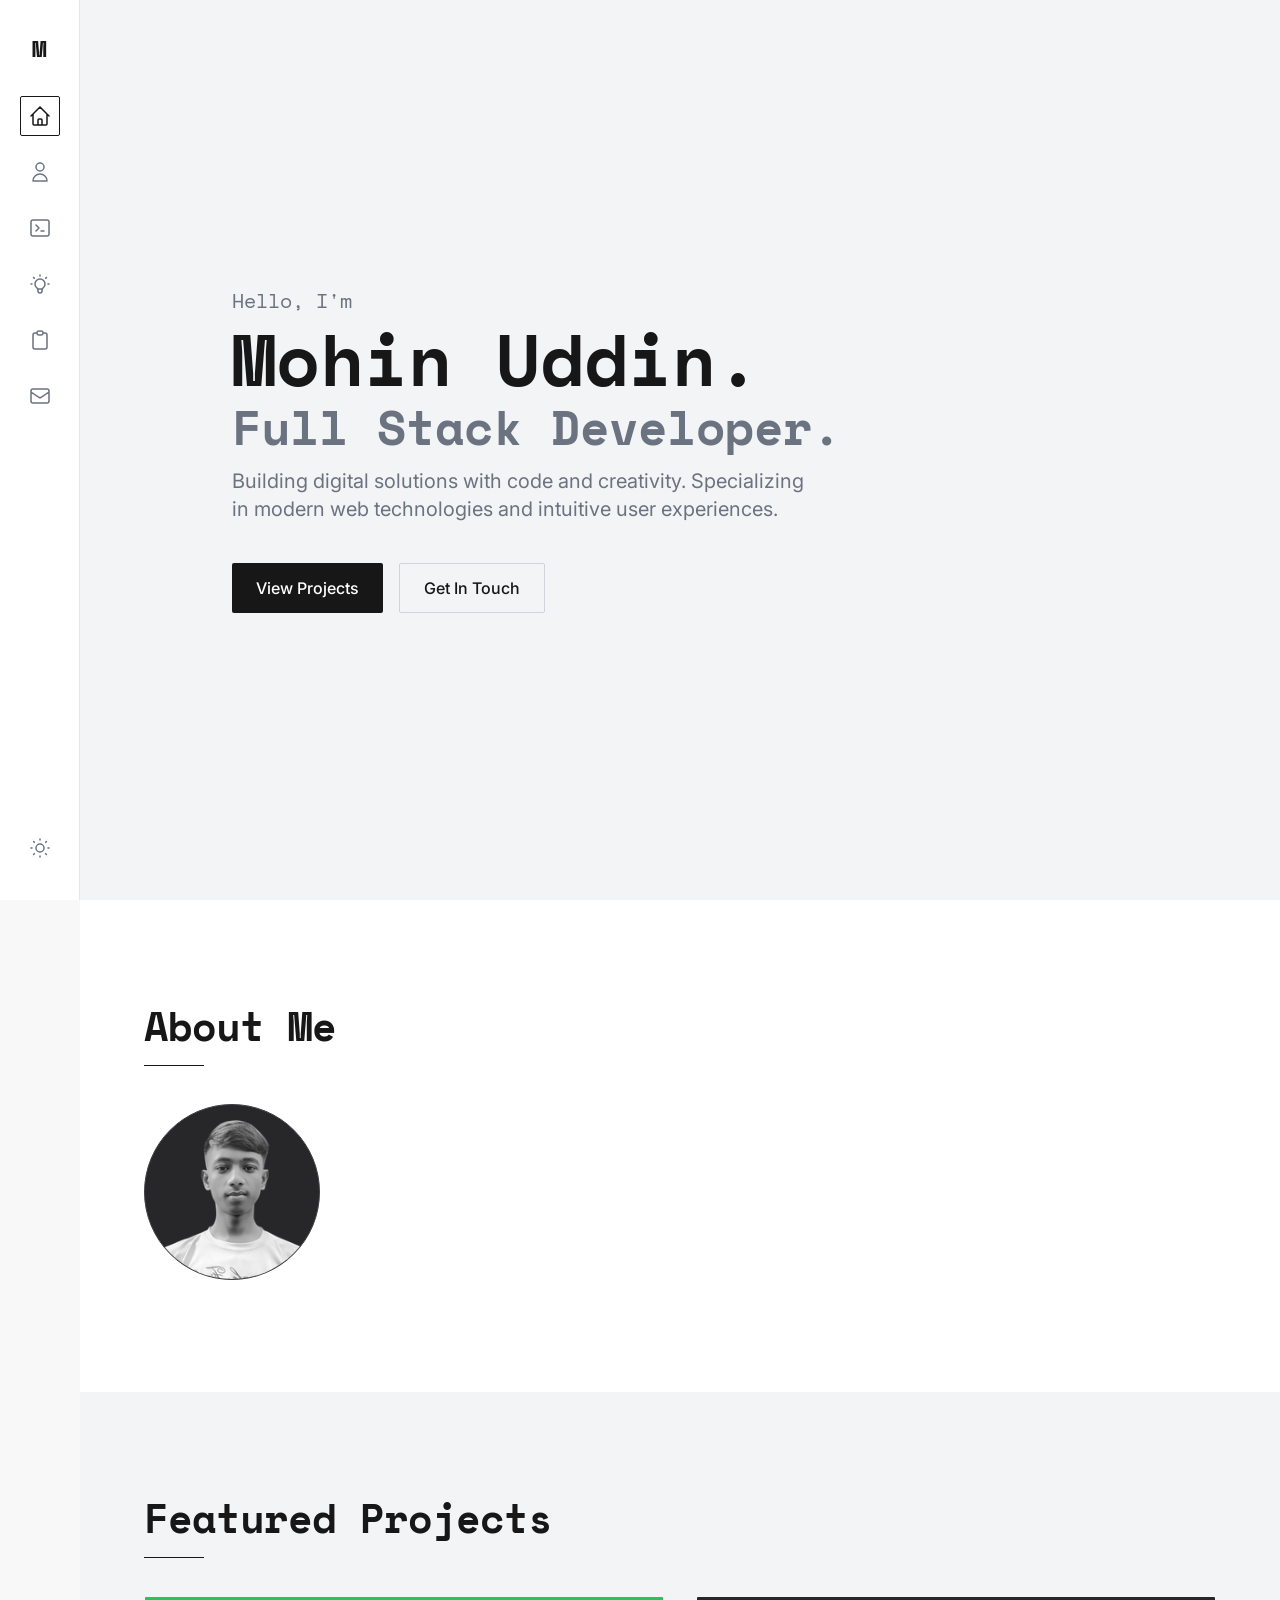
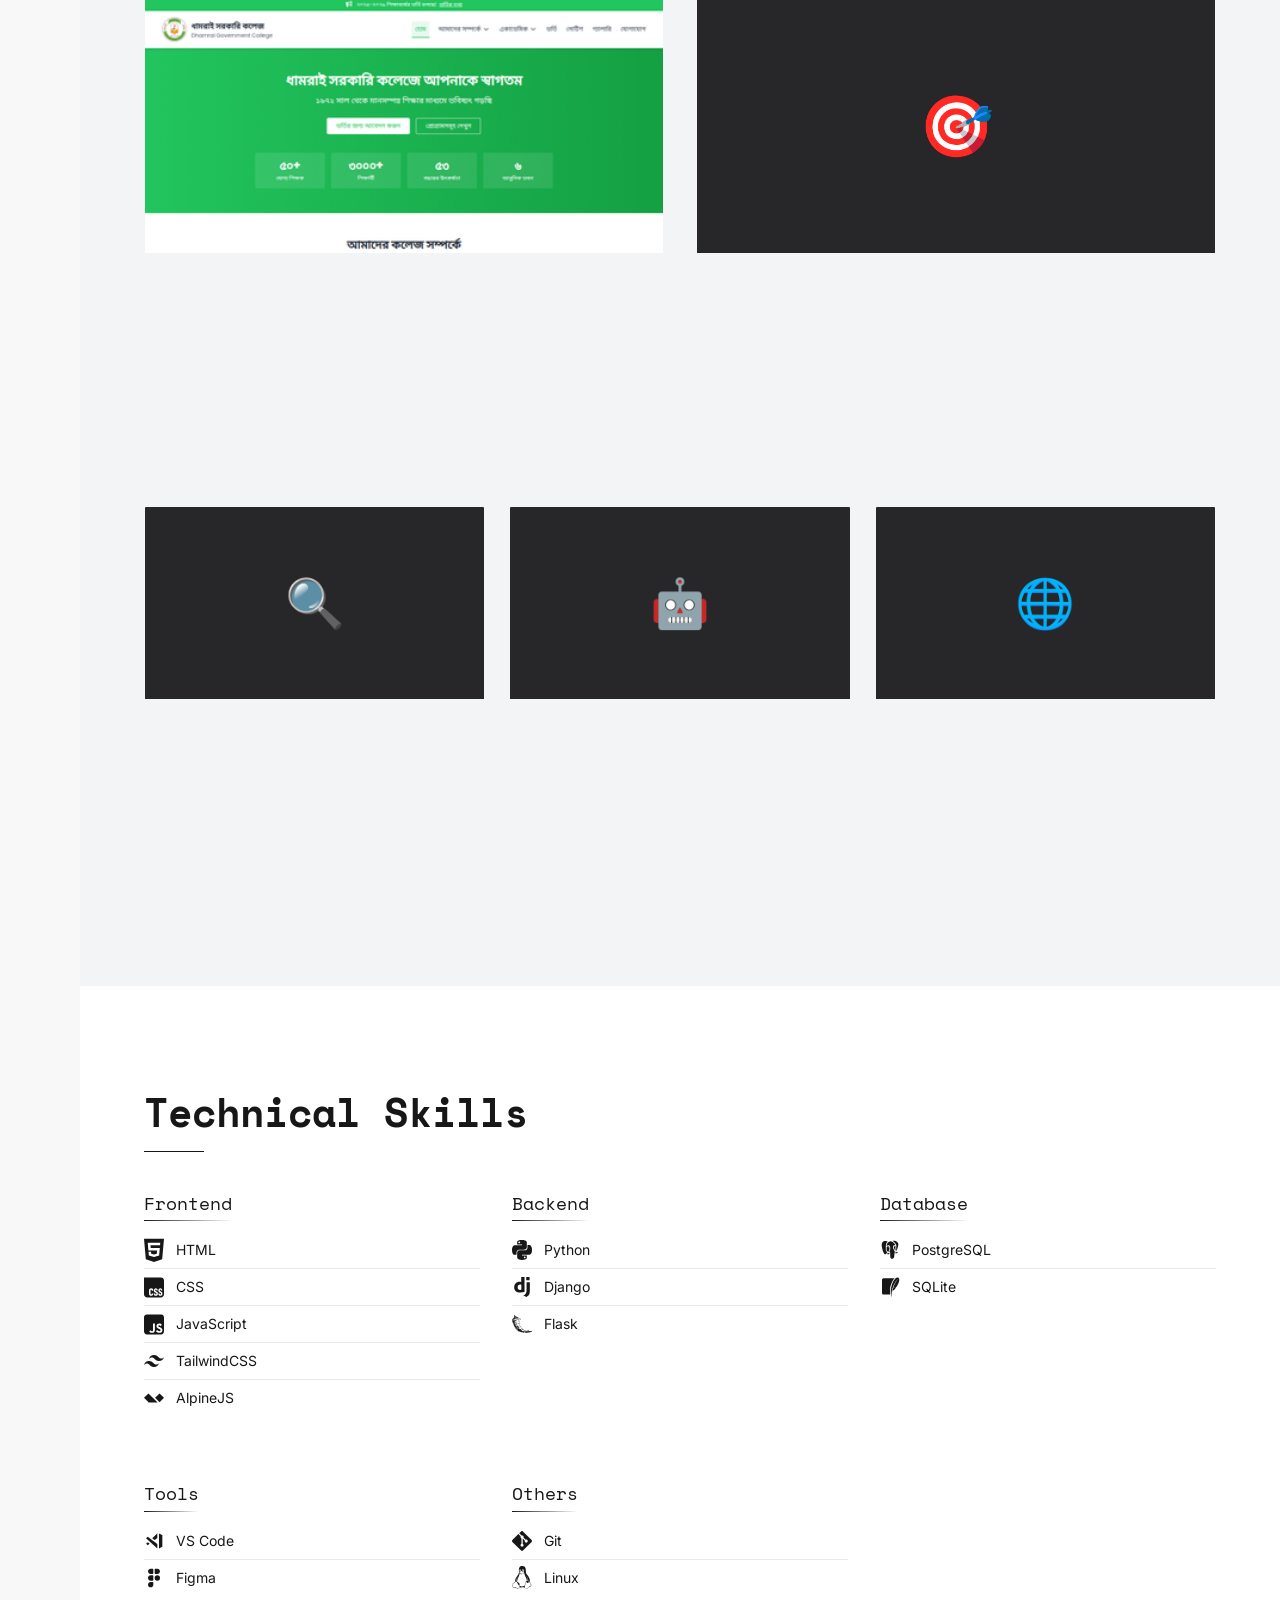
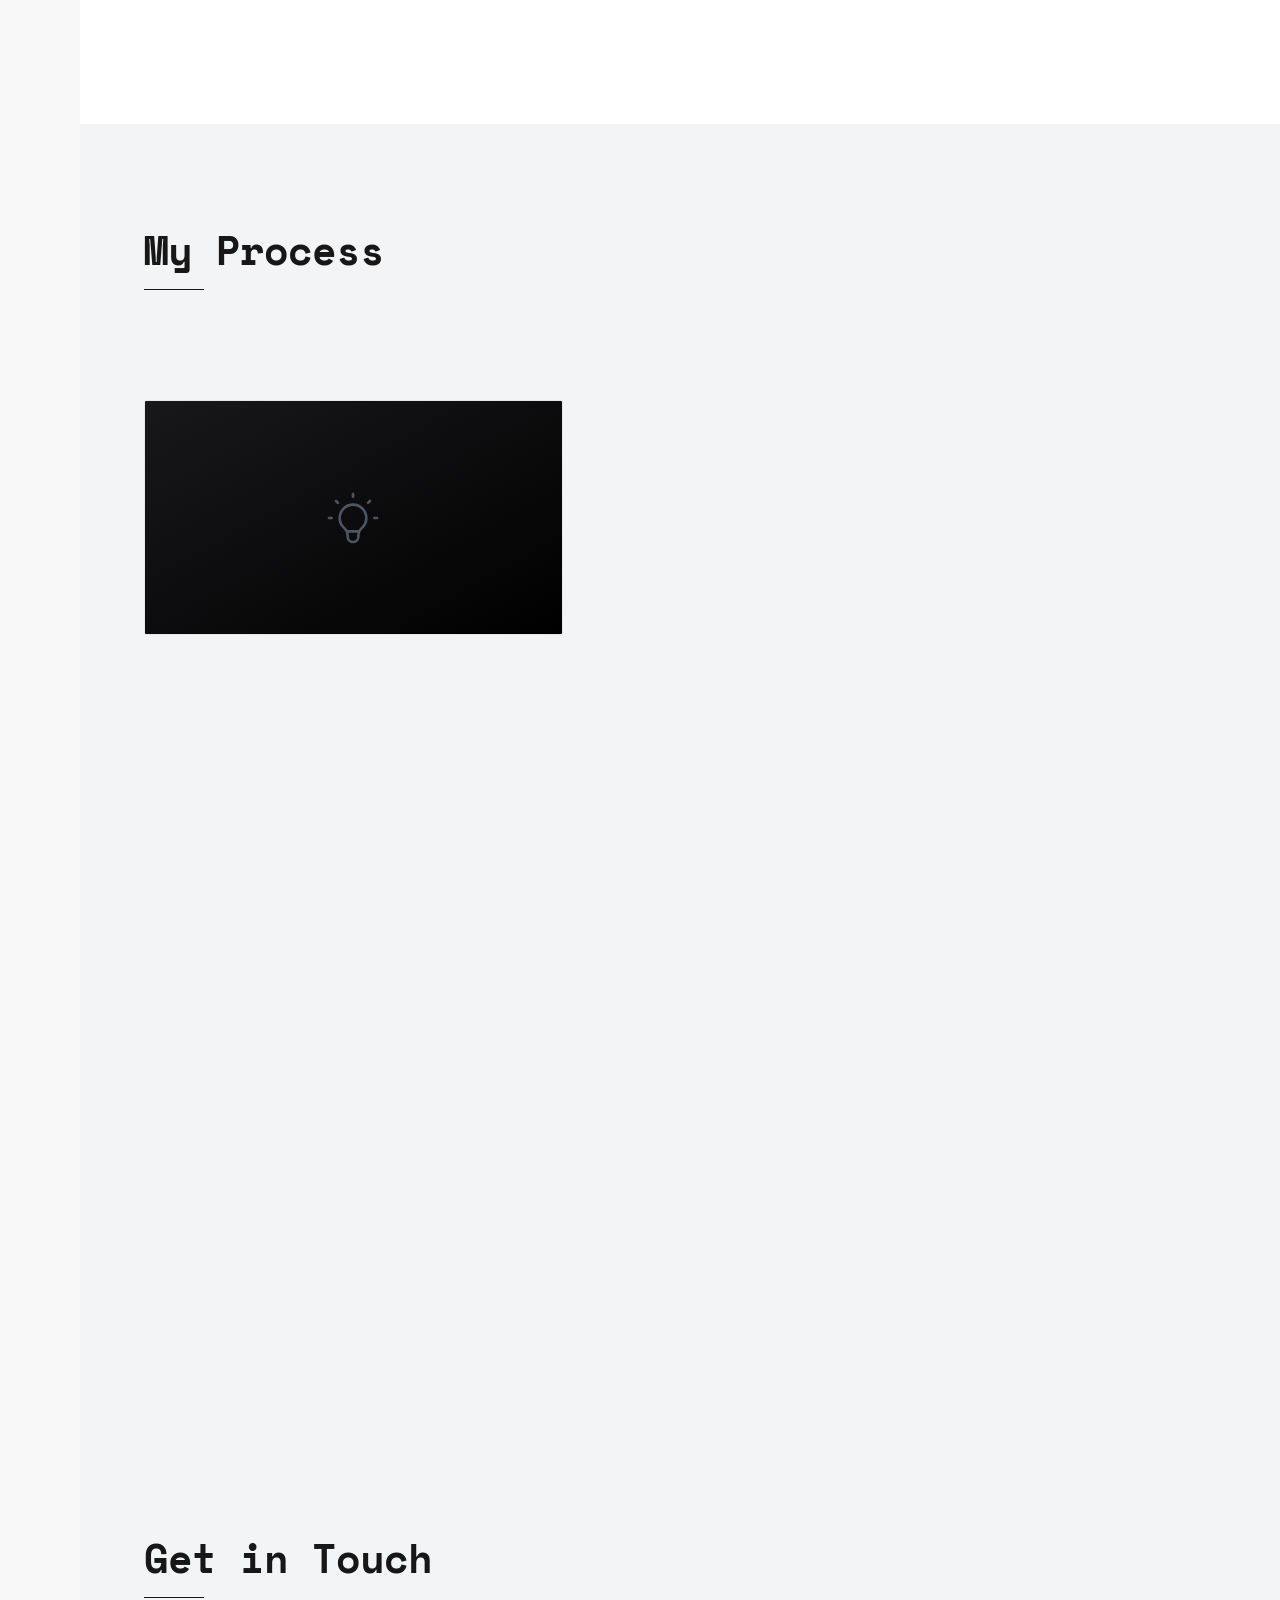
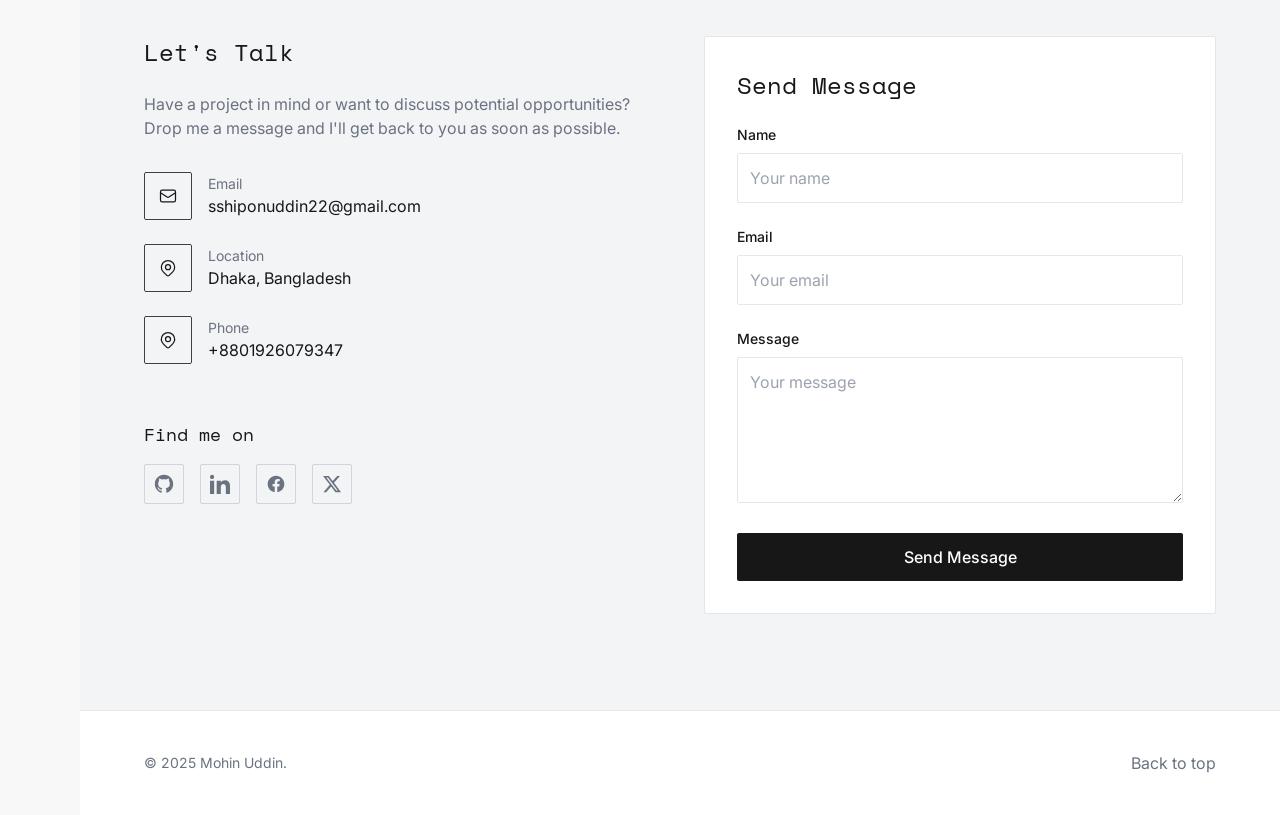
==== commit 5b61db34: "bug fixed" ====
--- a/index.html
+++ b/index.html
@@ -46,11 +46,6 @@
                     <path stroke-linecap="round" stroke-linejoin="round" stroke-width="1.5" d="M9 5H7a2 2 0 00-2 2v12a2 2 0 002 2h10a2 2 0 002-2V7a2 2 0 00-2-2h-2M9 5a2 2 0 002 2h2a2 2 0 002-2M9 5a2 2 0 012-2h2a2 2 0 012 2" />
                 </svg>
             </a>
-            <a href="#testimonials" class="nav-icon" title="Testimonials - What clients say" data-section="testimonials">
-                <svg xmlns="http://www.w3.org/2000/svg" class="h-6 w-6" fill="none" viewBox="0 0 24 24" stroke="currentColor">
-                    <path stroke-linecap="round" stroke-linejoin="round" stroke-width="1.5" d="M8 10h.01M12 10h.01M16 10h.01M9 16H5a2 2 0 01-2-2V6a2 2 0 012-2h14a2 2 0 012 2v8a2 2 0 01-2 2h-5l-5 5v-5z" />
-                </svg>
-            </a>
             
             <a href="#contact" class="nav-icon" title="Contact - Get in touch" data-section="contact">
                 <svg xmlns="http://www.w3.org/2000/svg" class="h-6 w-6" fill="none" viewBox="0 0 24 24" stroke="currentColor">
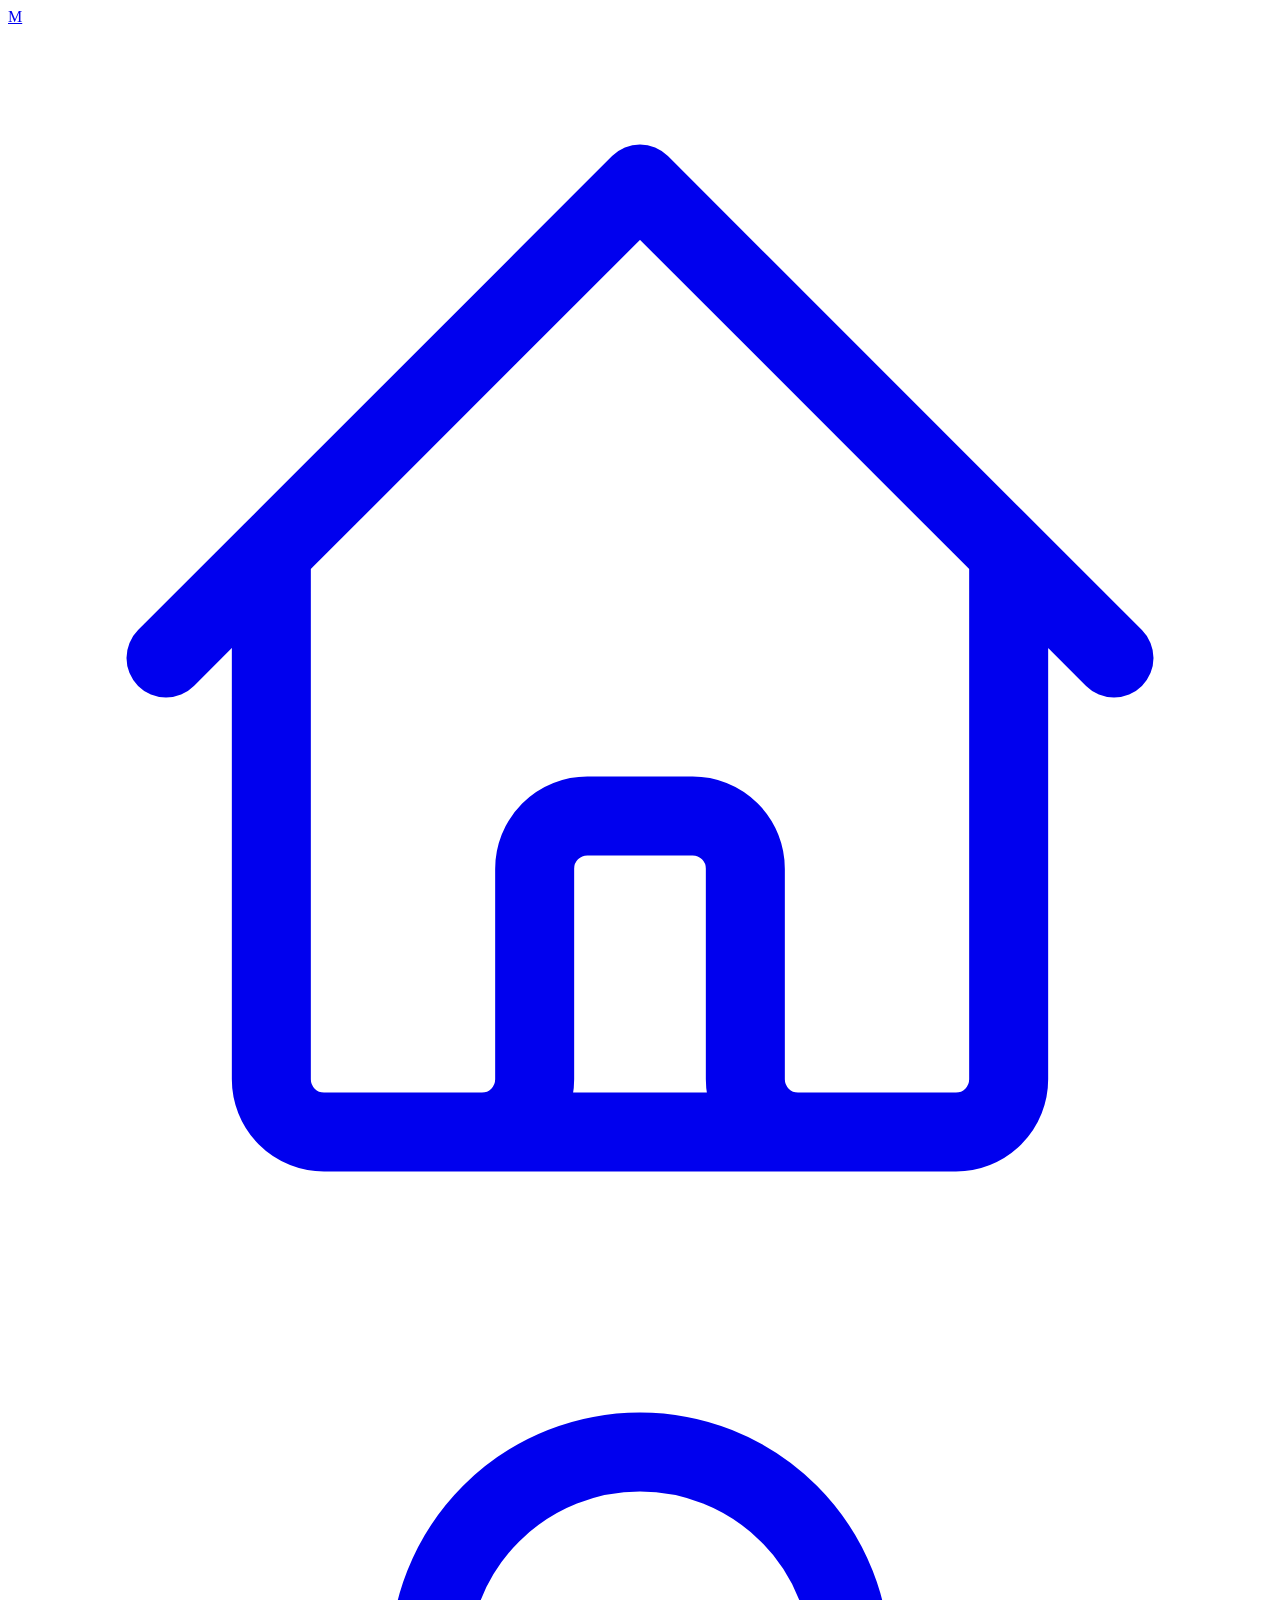
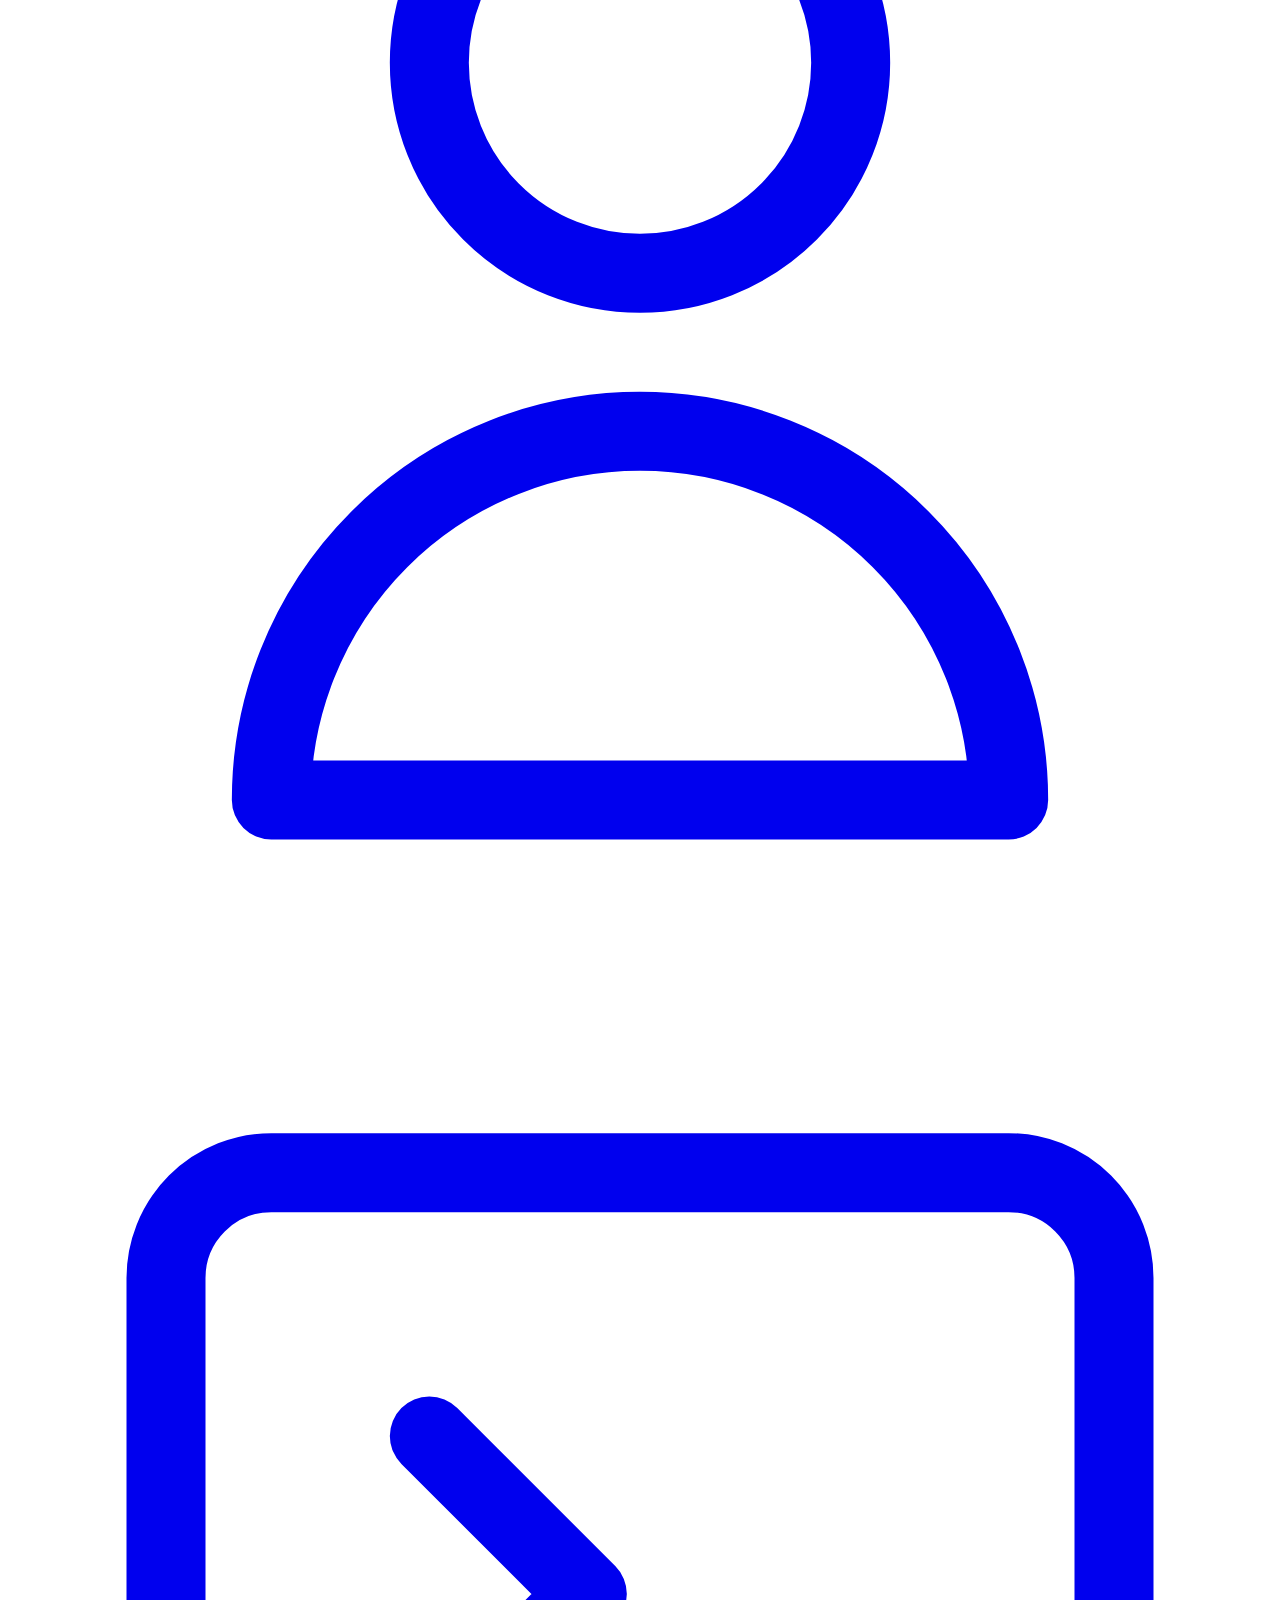
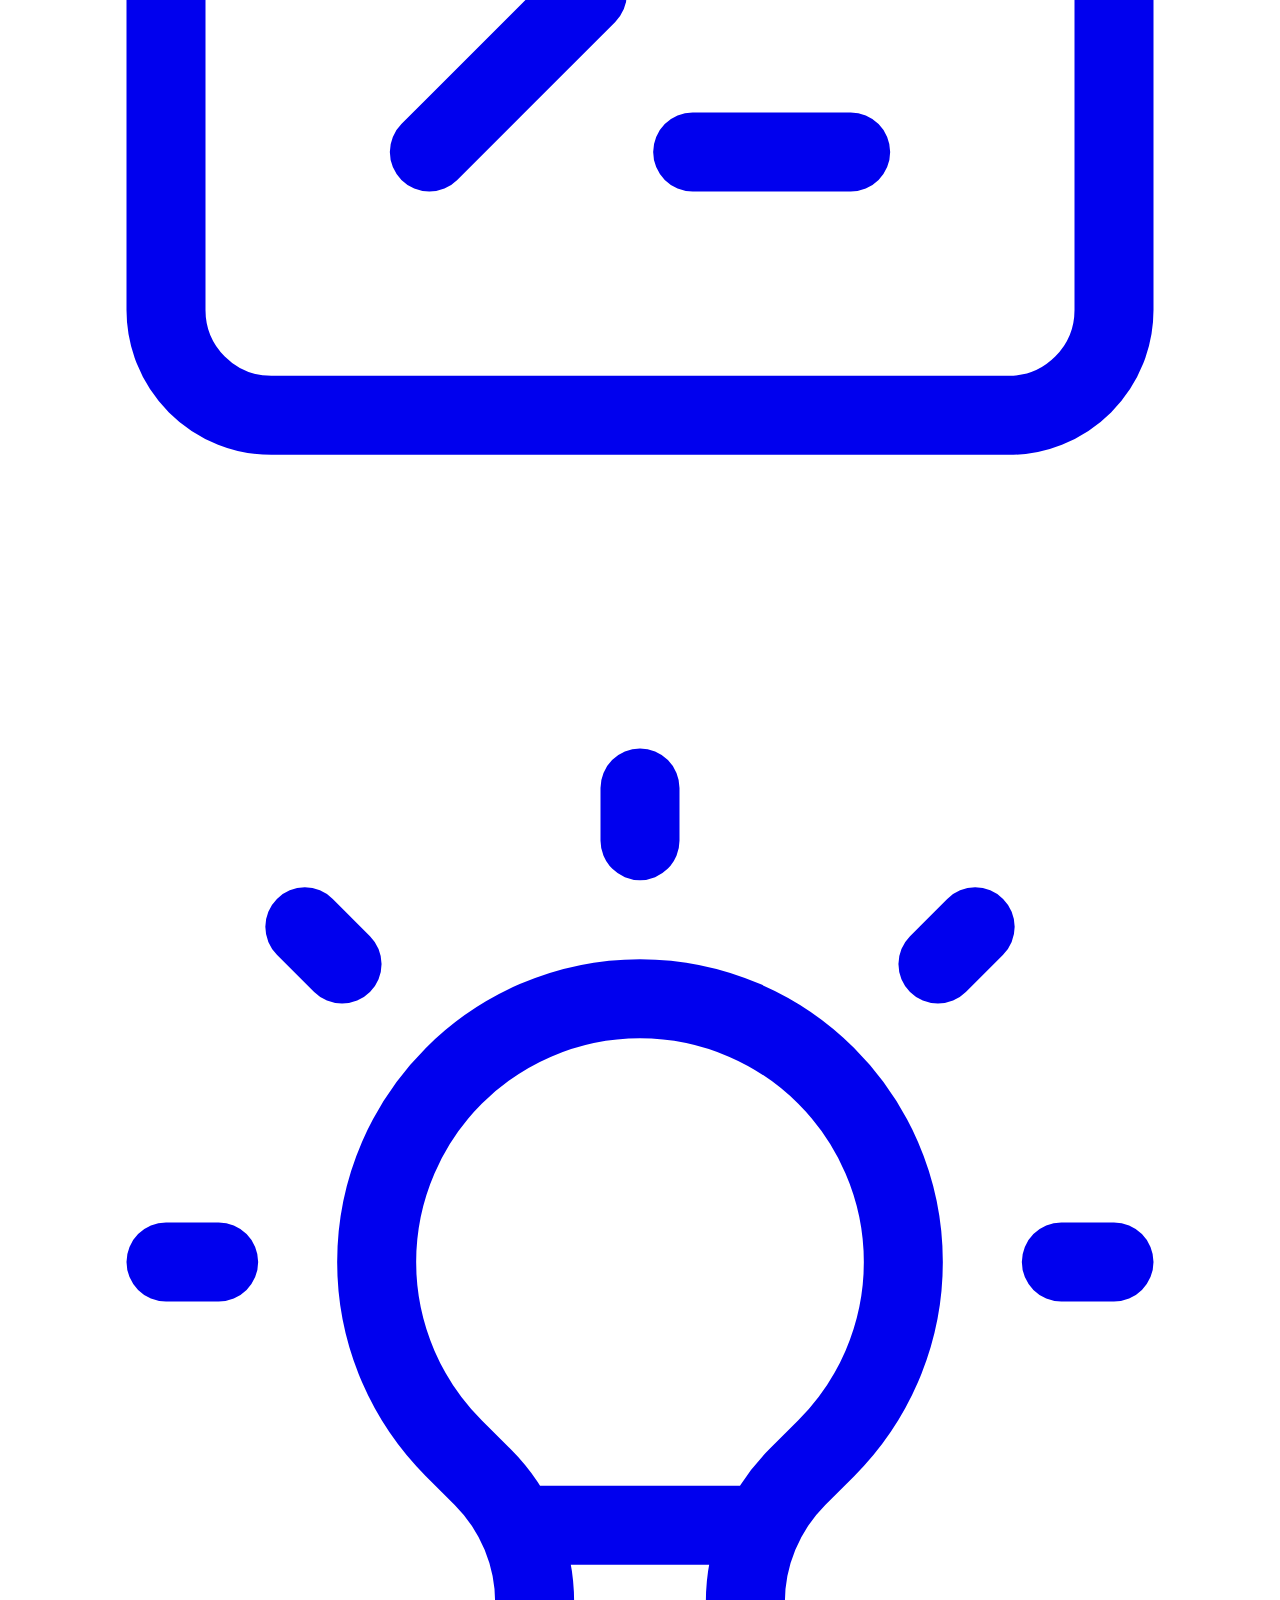
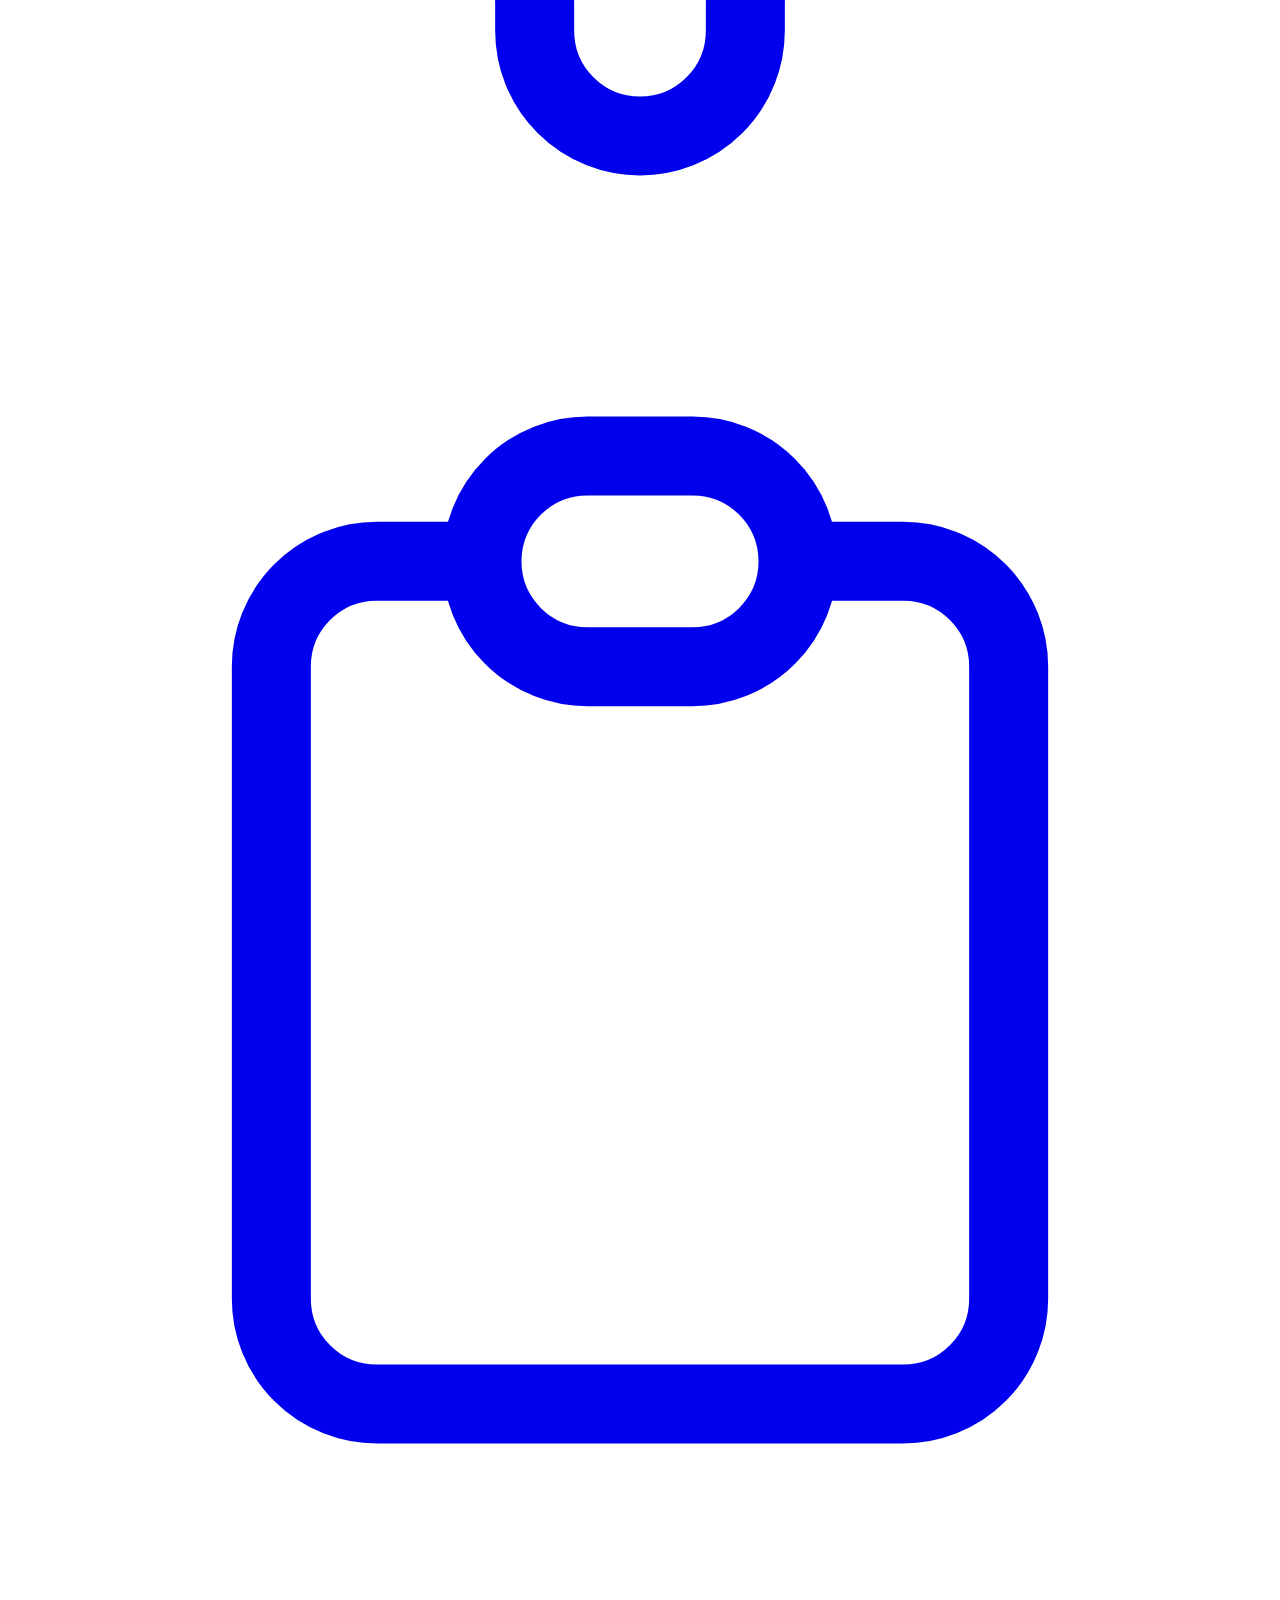
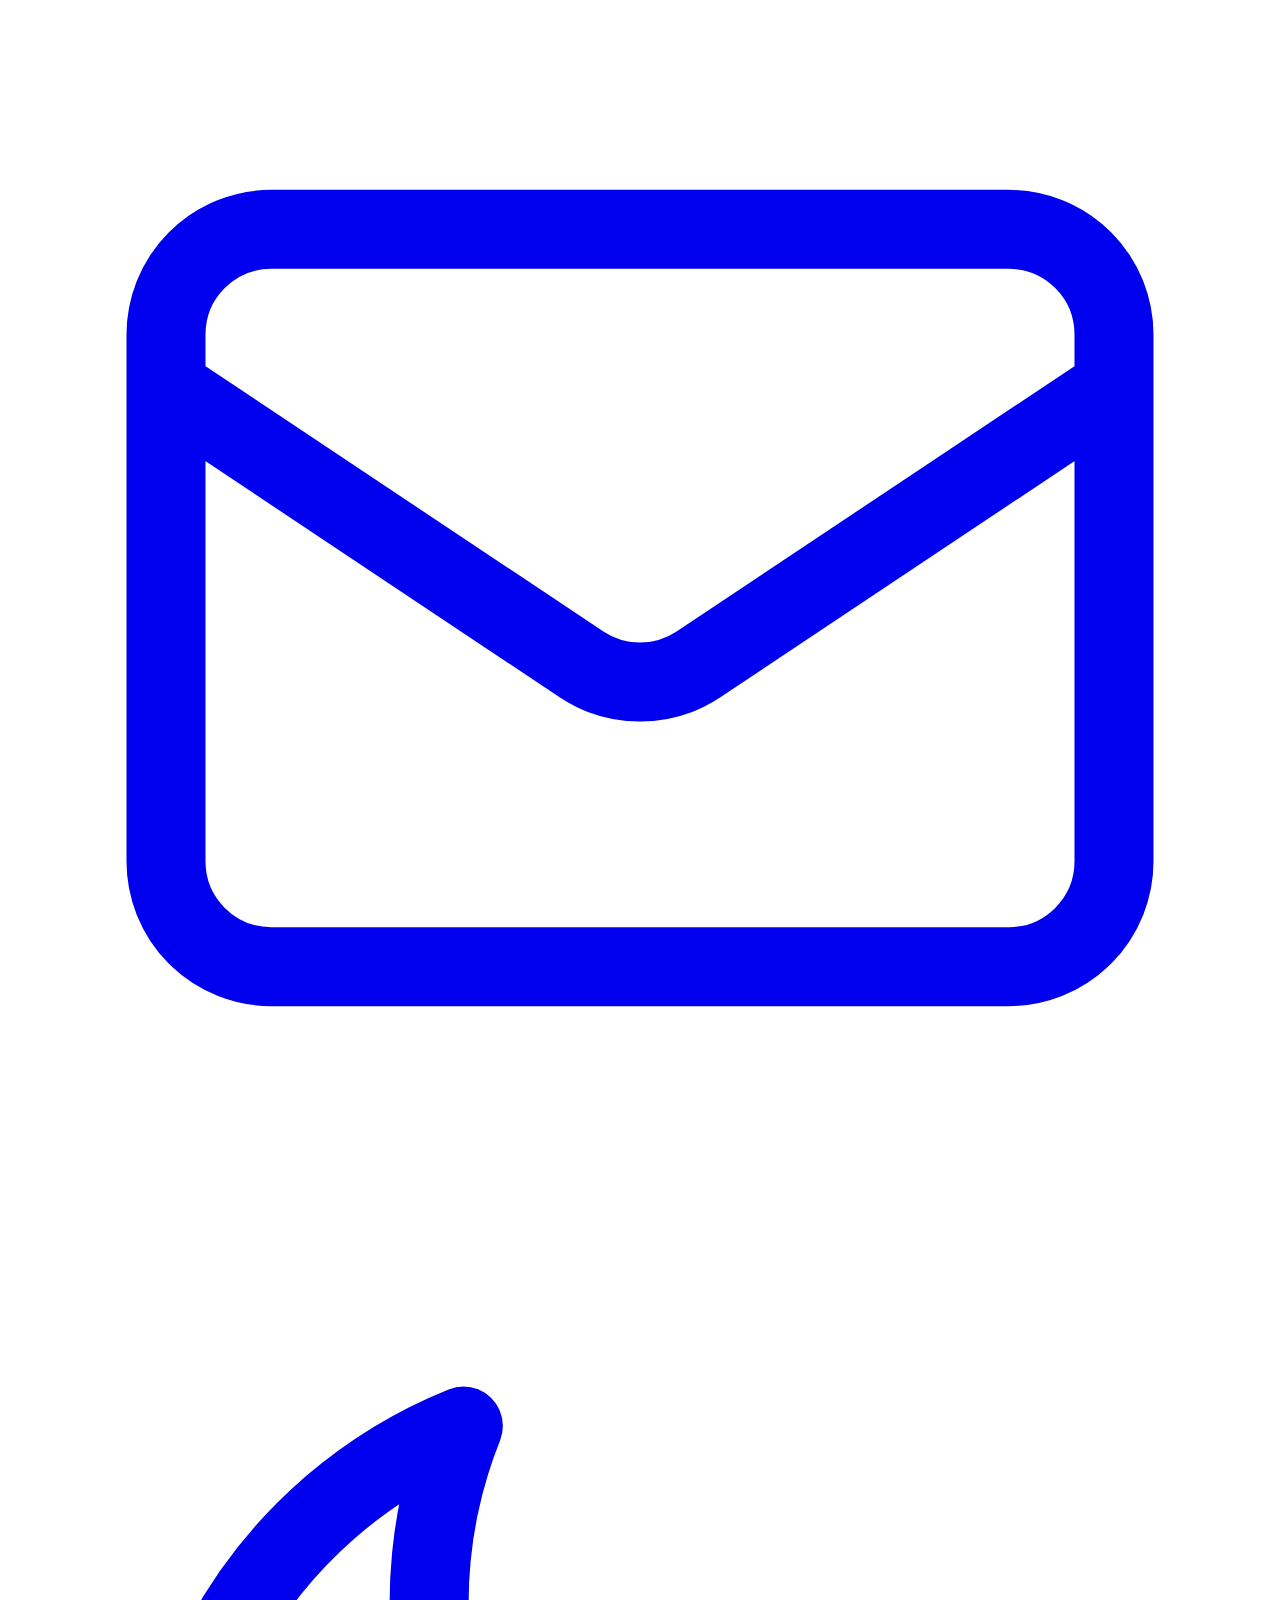
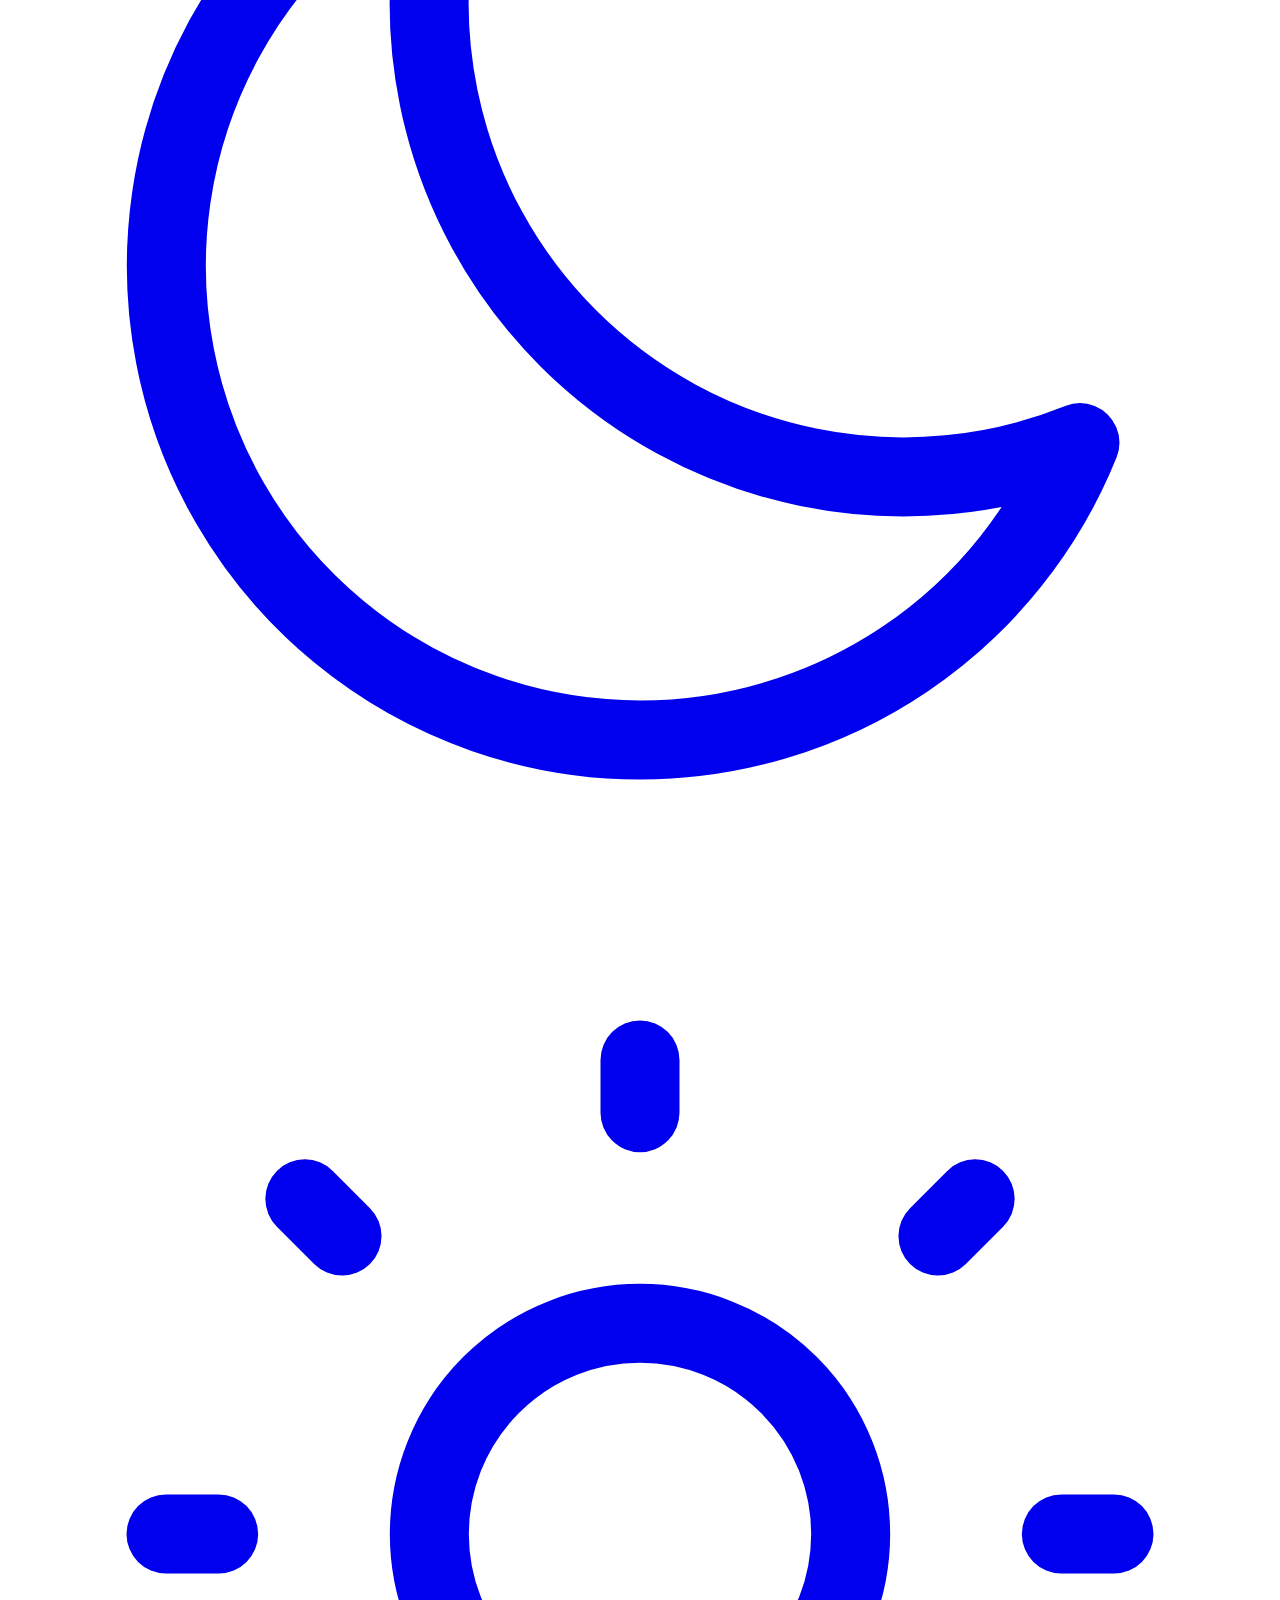
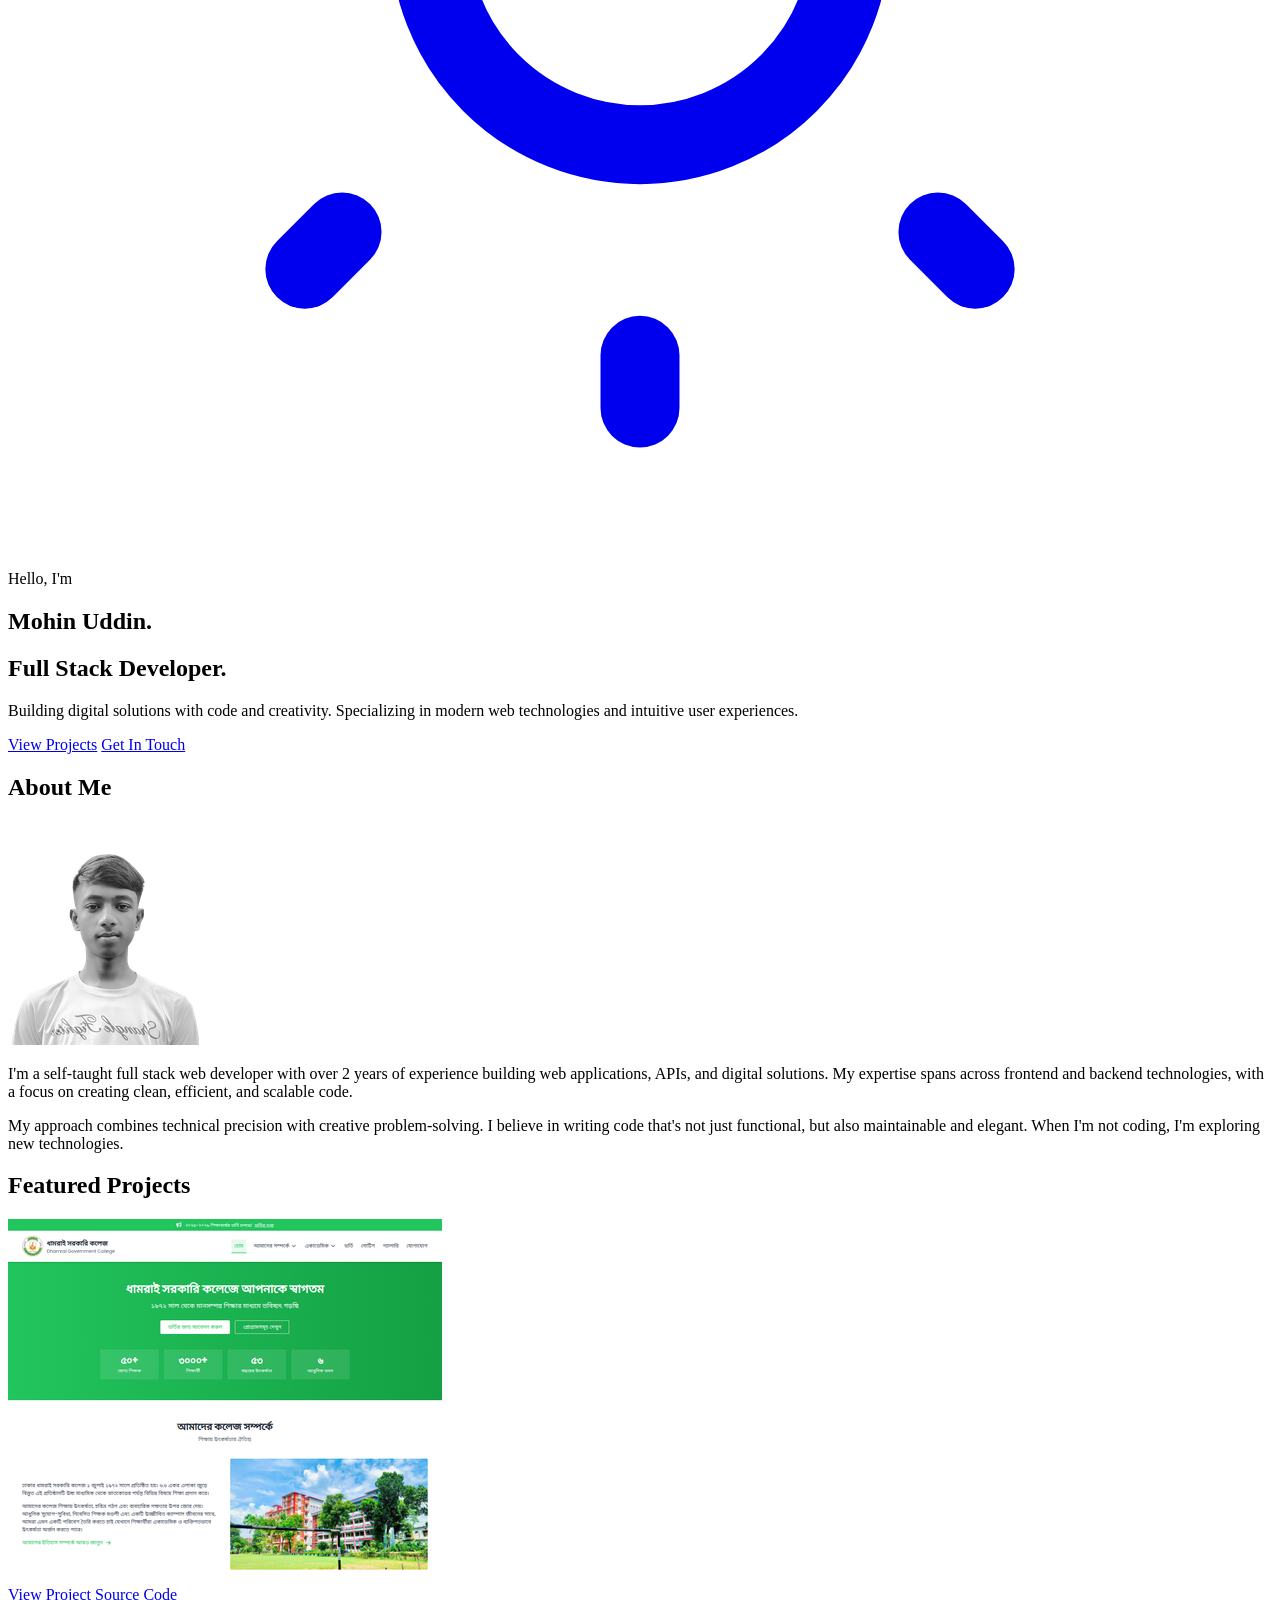
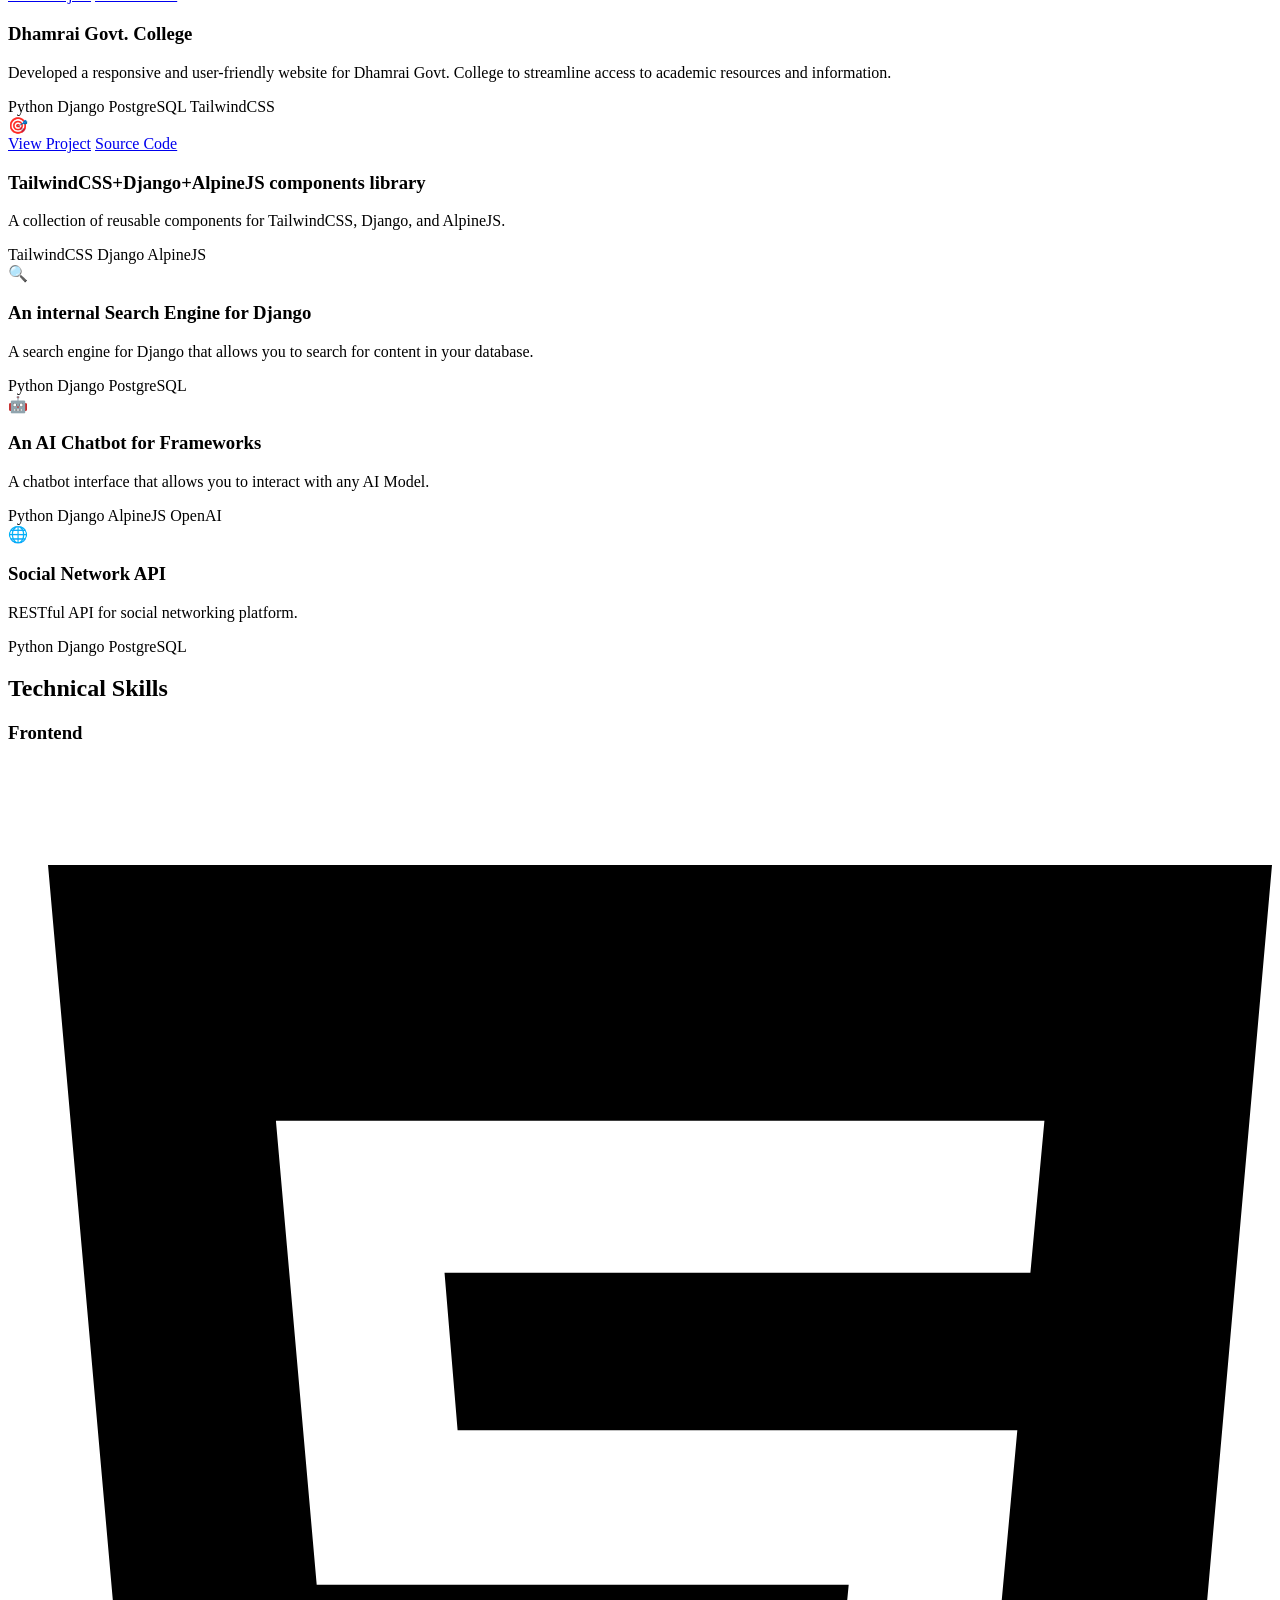
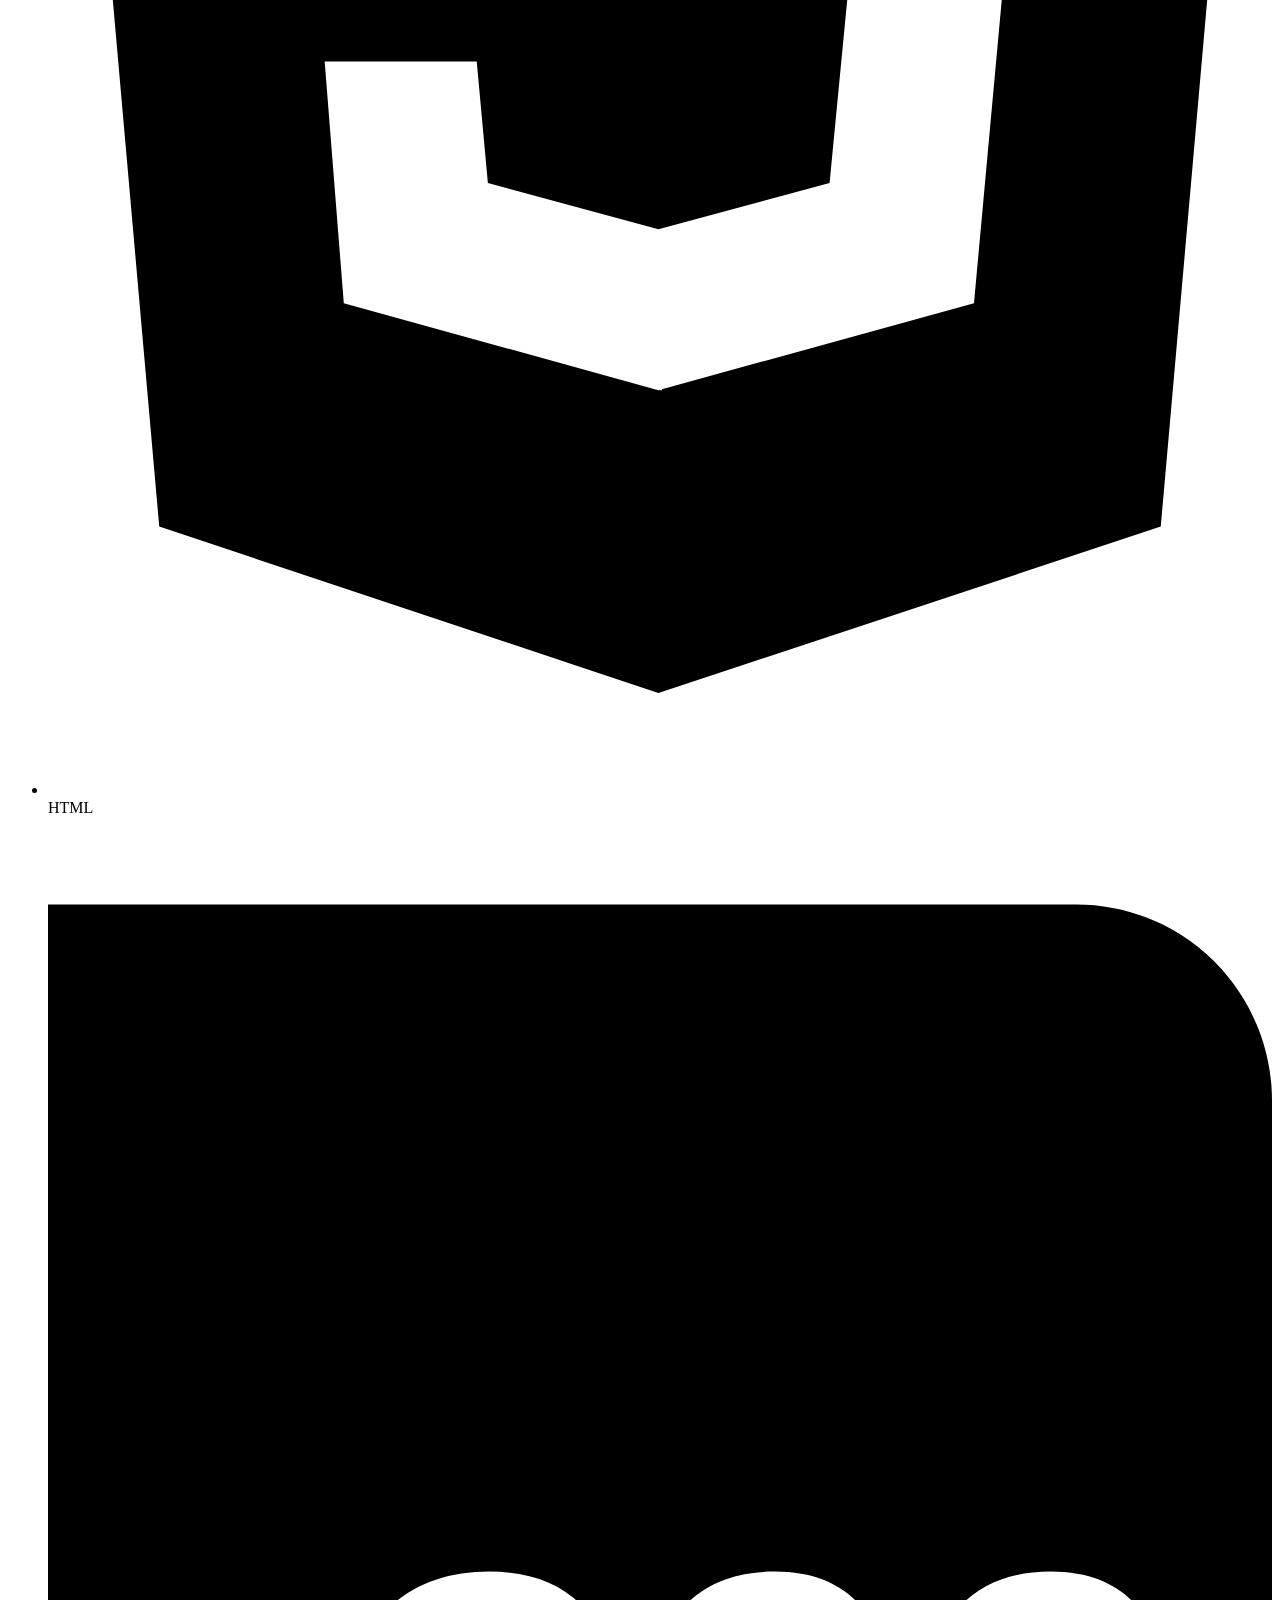
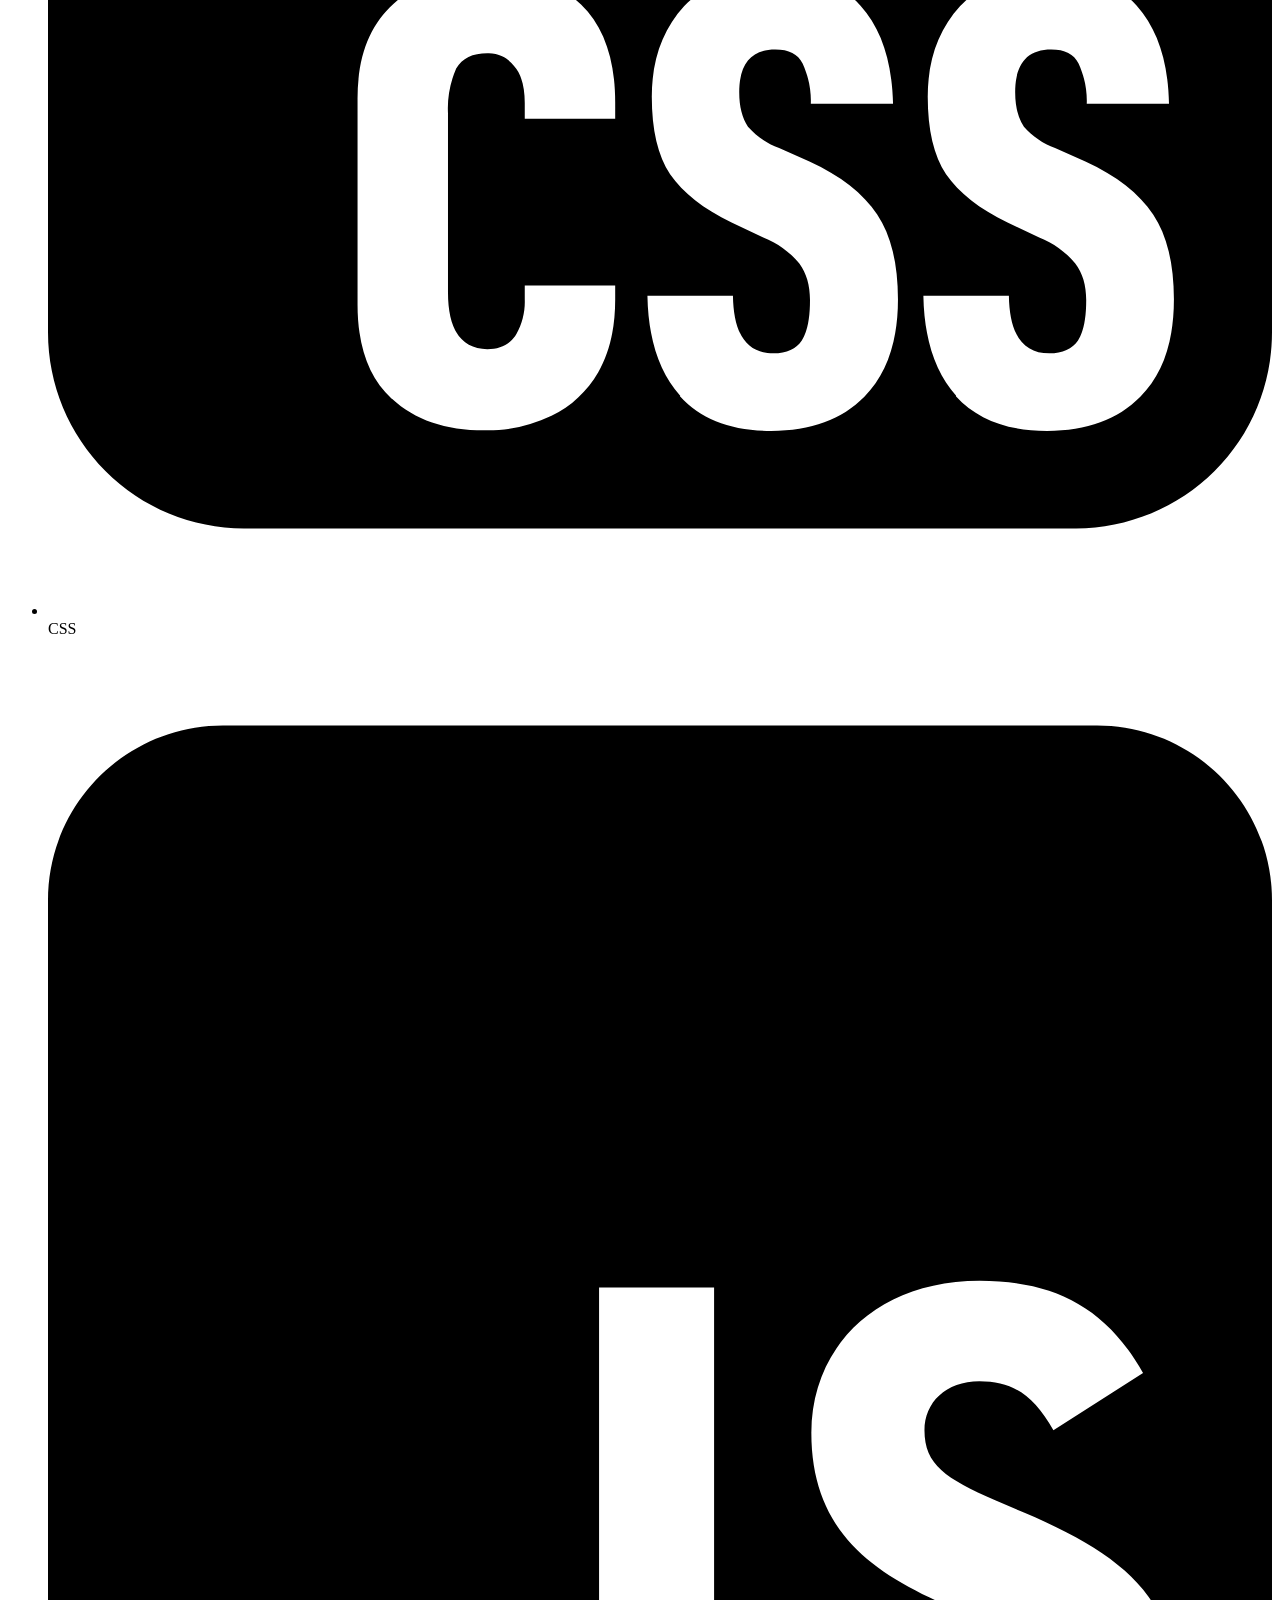
==== commit c5658bcd: "anylatics added" ====
--- a/index.html
+++ b/index.html
@@ -1,707 +1,9 @@
-<!DOCTYPE html>
-<html lang="en">
-<head>
-    <meta charset="UTF-8">
-    <meta name="viewport" content="width=device-width, initial-scale=1.0, maximum-scale=1.0, user-scalable=no">
-    <title>Mohin Uddin | Full Stack Developer</title>
-    <meta name="description" content="Mohin Uddin is a full stack developer with a passion for building web applications and APIs. He is a self-taught developer with a strong foundation in frontend and backend technologies.">
-    <meta name="keywords" content="Mohin Uddin, Mohin Uddin Shipon, full stack developer portfolio, web developer portfolio, web developer in Bangladesh, web developer in Dhaka">
-    <meta name="author" content="Mohin Uddin">
-    <meta name="robots" content="index, follow">
-    <link rel="shortcut icon" href="img/favicon.png" type="image/x-icon">
-    <link rel="preconnect" href="https://fonts.googleapis.com">
-    <link rel="preconnect" href="https://fonts.gstatic.com" crossorigin>
-    <link href="https://fonts.googleapis.com/css2?family=Inter:wght@300;400;500;600;700&family=Space+Mono:wght@400;700&display=swap" rel="stylesheet">
-    <link rel="stylesheet" href="output.css">
-</head>
-<body class="bg-black text-white font-sans">
-    <!-- Side Navigation - Always visible on all devices -->
-    <div class="fixed top-0 left-0 h-screen w-20 bg-zinc-900 border-r border-zinc-800 flex flex-col items-center py-8 z-50 side-nav">
-        <div class="mb-8">
-            <a href="#" class="text-2xl font-bold font-mono">M</a>
-        </div>
-        <nav class="flex flex-col items-center space-y-4" id="desktop-nav">
-            <a href="#home" class="nav-icon active" title="Home - Back to top" data-section="home">
-                <svg xmlns="http://www.w3.org/2000/svg" class="h-6 w-6" fill="none" viewBox="0 0 24 24" stroke="currentColor">
-                    <path stroke-linecap="round" stroke-linejoin="round" stroke-width="1.5" d="M3 12l2-2m0 0l7-7 7 7M5 10v10a1 1 0 001 1h3m10-11l2 2m-2-2v10a1 1 0 01-1 1h-3m-6 0a1 1 0 001-1v-4a1 1 0 011-1h2a1 1 0 011 1v4a1 1 0 001 1m-6 0h6" />
-                </svg>
-            </a>
-            <a href="#about" class="nav-icon" title="About Me - My background & experience" data-section="about">
-                <svg xmlns="http://www.w3.org/2000/svg" class="h-6 w-6" fill="none" viewBox="0 0 24 24" stroke="currentColor">
-                    <path stroke-linecap="round" stroke-linejoin="round" stroke-width="1.5" d="M16 7a4 4 0 11-8 0 4 4 0 018 0zM12 14a7 7 0 00-7 7h14a7 7 0 00-7-7z" />
-                </svg>
-            </a>
-            <a href="#projects" class="nav-icon" title="Projects - View my work" data-section="projects">
-                <svg xmlns="http://www.w3.org/2000/svg" class="h-6 w-6" fill="none" viewBox="0 0 24 24" stroke="currentColor">
-                    <path stroke-linecap="round" stroke-linejoin="round" stroke-width="1.5" d="M8 9l3 3-3 3m5 0h3M5 20h14a2 2 0 002-2V6a2 2 0 00-2-2H5a2 2 0 00-2 2v12a2 2 0 002 2z" />
-                </svg>
-            </a>
-            <a href="#skills" class="nav-icon" title="Skills - My technical expertise" data-section="skills">
-                <svg xmlns="http://www.w3.org/2000/svg" class="h-6 w-6" fill="none" viewBox="0 0 24 24" stroke="currentColor">
-                    <path stroke-linecap="round" stroke-linejoin="round" stroke-width="1.5" d="M9.663 17h4.673M12 3v1m6.364 1.636l-.707.707M21 12h-1M4 12H3m3.343-5.657l-.707-.707m2.828 9.9a5 5 0 117.072 0l-.548.547A3.374 3.374 0 0014 18.469V19a2 2 0 11-4 0v-.531c0-.895-.356-1.754-.988-2.386l-.548-.547z" />
-                </svg>
-            </a>
-            <a href="#process" class="nav-icon" title="Process - How I approach projects" data-section="process">
-                <svg xmlns="http://www.w3.org/2000/svg" class="h-6 w-6" fill="none" viewBox="0 0 24 24" stroke="currentColor">
-                    <path stroke-linecap="round" stroke-linejoin="round" stroke-width="1.5" d="M9 5H7a2 2 0 00-2 2v12a2 2 0 002 2h10a2 2 0 002-2V7a2 2 0 00-2-2h-2M9 5a2 2 0 002 2h2a2 2 0 002-2M9 5a2 2 0 012-2h2a2 2 0 012 2" />
-                </svg>
-            </a>
-            
-            <a href="#contact" class="nav-icon" title="Contact - Get in touch" data-section="contact">
-                <svg xmlns="http://www.w3.org/2000/svg" class="h-6 w-6" fill="none" viewBox="0 0 24 24" stroke="currentColor">
-                    <path stroke-linecap="round" stroke-linejoin="round" stroke-width="1.5" d="M3 8l7.89 5.26a2 2 0 002.22 0L21 8M5 19h14a2 2 0 002-2V7a2 2 0 00-2-2H5a2 2 0 00-2 2v10a2 2 0 002 2z" />
-                </svg>
-            </a>
-        </nav>
-        <!-- Theme Toggle Button -->
-        <div class="mt-auto">
-            <a href="#" class="nav-icon" title="Toggle Dark/Light Mode" id="theme-toggle">
-                <div class="relative w-6 h-6">
-                    <!-- Moon Icon -->
-                    <svg xmlns="http://www.w3.org/2000/svg" class="h-6 w-6 absolute theme-toggle-icon moon" fill="none" viewBox="0 0 24 24" stroke="currentColor">
-                        <path stroke-linecap="round" stroke-linejoin="round" stroke-width="1.5" d="M20.354 15.354A9 9 0 018.646 3.646 9.003 9.003 0 0012 21a9.003 9.003 0 008.354-5.646z" />
-                    </svg>
-                    <!-- Sun Icon -->
-                    <svg xmlns="http://www.w3.org/2000/svg" class="h-6 w-6 absolute theme-toggle-icon sun" fill="none" viewBox="0 0 24 24" stroke="currentColor">
-                        <path stroke-linecap="round" stroke-linejoin="round" stroke-width="1.5" d="M12 3v1m0 16v1m9-9h-1M4 12H3m15.364 6.364l-.707-.707M6.343 6.343l-.707-.707m12.728 0l-.707.707M6.343 17.657l-.707.707M16 12a4 4 0 11-8 0 4 4 0 018 0z" />
-                    </svg>
-                </div>
-            </a>
-        </div>
-    </div>
+<!doctypehtml><html lang=en><meta charset=UTF-8><meta content="width=device-width,initial-scale=1,maximum-scale=1,user-scalable=no"name=viewport><title>Mohin Uddin | Full Stack Developer</title><meta content="Mohin Uddin is a full stack developer with a passion for building web applications and APIs. He is a self-taught developer with a strong foundation in frontend and backend technologies."name=description><meta content="Mohin Uddin, Mohin Uddin Shipon, full stack developer portfolio, web developer portfolio, web developer in Bangladesh, web developer in Dhaka"name=keywords><meta content="Mohin Uddin"name=author><meta content="index, follow"name=robots><link href=img/favicon.png rel="shortcut icon"type=image/x-icon><link href=https://fonts.googleapis.com rel=preconnect><link href=https://fonts.gstatic.com rel=preconnect crossorigin><link href="https://fonts.googleapis.com/css2?family=Inter:wght@300;400;500;600;700&family=Space+Mono:wght@400;700&display=swap"rel=stylesheet><!-- Google tag (gtag.js) -->
+<script async src="https://www.googletagmanager.com/gtag/js?id=G-H068MCBE2L"></script>
+<script>
+  window.dataLayer = window.dataLayer || [];
+  function gtag(){dataLayer.push(arguments);}
+  gtag('js', new Date());
 
-    <!-- Main Content Wrapper -->
-    <main class="lg:ml-20">
-        <!-- Hero Section -->
-        <section id="home" class="min-h-screen flex items-center bg-zinc-950 px-6 lg:px-16">
-            <div class="max-w-4xl w-full mx-auto">
-                <div class="space-y-4">
-                    <div class="fade-up">
-                        <span class="text-base sm:text-lg md:text-xl font-mono text-gray-400">Hello, I'm</span>
-                        <h1 class="text-4xl sm:text-5xl md:text-7xl font-bold font-mono leading-tight mt-2">Mohin Uddin.</h1>
-                        <h2 class="text-3xl sm:text-4xl md:text-5xl font-bold font-mono leading-tight text-gray-400 mt-2">Full Stack Developer.</h2>
-                    </div>
-                    <p class="text-base sm:text-lg md:text-xl text-gray-400 max-w-xl fade-in" style="animation-delay: 0.2s;">Building digital solutions with code and creativity. Specializing in modern web technologies and intuitive user experiences.</p>
-                    <div class="flex flex-wrap gap-4 pt-6 fade-in" style="animation-delay: 0.4s;">
-                        <a href="#projects" class="btn-primary">View Projects</a>
-                        <a href="#contact" class="btn-secondary">Get In Touch</a>
-                    </div>
-                </div>
-            </div>
-        </section>
-
-        <!-- About Section -->
-        <section id="about" class="py-24 px-6 lg:px-16 bg-black">
-            <div class="max-w-6xl mx-auto">
-                <h2 class="section-heading">About Me</h2>
-                <div class="grid md:grid-cols-10 gap-8 md:gap-12 mt-12">
-                    <div class="md:col-span-2">
-                        <div class="profile-image-container aspect-square w-full max-w-md mx-auto md:mx-0 bg-zinc-800 rounded-full border border-zinc-700 overflow-hidden">
-                            <div class="w-full h-full">
-                                <img src="me.png" alt="Mohin Uddin" class="w-full h-full object-cover">
-                            </div>
-                        </div>
-                    </div>
-                    <div class="md:col-span-7 space-y-6 fade-in" style="animation-delay: 0.3s;">
-                        <p class="text-gray-300 text-base md:text-lg leading-relaxed">
-                            I'm a self-taught full stack web developer with over 2 years of experience building web applications, APIs, and digital solutions. My expertise spans across frontend and backend technologies, with a focus on creating clean, efficient, and scalable code.
-                        </p>
-                        <p class="text-gray-300 text-base md:text-lg leading-relaxed">
-                            My approach combines technical precision with creative problem-solving. I believe in writing code that's not just functional, but also maintainable and elegant. When I'm not coding, I'm exploring new technologies.
-                        </p>
-                        
-                    </div>
-                </div>
-            </div>
-        </section>
-
-        <!-- Projects Section -->
-        <section id="projects" class="py-24 px-6 lg:px-16 bg-zinc-950">
-            <div class="max-w-6xl mx-auto">
-                <h2 class="section-heading">Featured Projects</h2>
-                <div class="grid md:grid-cols-2 gap-8 mt-12 fade-in" style="animation-delay: 0.3s;">
-                    <!-- Project 1 -->
-                    <div class="bg-black border border-zinc-800 rounded-sm overflow-hidden hover-card">
-                        <div class="h-64 bg-zinc-800 relative overflow-hidden">
-                            <img src="img/dgc2.jpg" alt="Dhamrai Govt. College" class="w-full">
-                            <div class="absolute inset-0 hover:bg-black/50 opacity-0 hover:opacity-100 transition-opacity flex items-center justify-center">
-                                <div class="flex flex-col sm:flex-row space-y-2 sm:space-y-0 sm:space-x-4">
-                                    <a href="#" class="bg-white text-black py-2 px-4 rounded-sm text-sm font-medium">View Project</a>
-                                    <a href="https://github.com/Ssshiponu/dhamrai_govt_college" class="bg-transparent border border-white text-gray-100 py-2 px-4 rounded-sm text-sm font-medium">Source Code</a>
-                                </div>
-                            </div>
-                        </div>
-                        <div class="p-6">
-                            <h3 class="text-xl font-bold mb-2 font-mono">Dhamrai Govt. College</h3>
-                            <p class="text-gray-400 mb-4">Developed a responsive and user-friendly website for Dhamrai Govt. College to streamline access to academic resources and information.</p>
-                            <div class="flex flex-wrap gap-2 mb-4">
-                                <span class="tech-tag">Python</span>
-                                <span class="tech-tag">Django</span>
-                                <span class="tech-tag">PostgreSQL</span>
-                                <span class="tech-tag">TailwindCSS</span>
-                            </div>
-                        </div>
-                    </div>
-                    
-                    <!-- Project 2 -->
-                    <div class="bg-black border border-zinc-800 rounded-sm overflow-hidden hover-card">
-                        <div class="h-64 bg-zinc-800 relative overflow-hidden">
-                            <div class="absolute inset-0 flex items-center justify-center">
-                                <span class="text-6xl">🎯</span>
-                            </div>
-                            <div class="absolute inset-0 hover:bg-black/50 opacity-0 hover:opacity-100 transition-opacity flex items-center justify-center">
-                                <div class="flex flex-col sm:flex-row space-y-2 sm:space-y-0 sm:space-x-4">
-                                    <a href="#" class="bg-white text-black py-2 px-4 rounded-sm text-sm font-medium">View Project</a>
-                                    <a href="#" class="bg-transparent border border-white text-gray-100 py-2 px-4 rounded-sm text-sm font-medium">Source Code</a>
-                                </div>
-                            </div>
-                        </div>
-                        <div class="p-6">
-                            <h3 class="text-xl font-bold mb-2 font-mono">TailwindCSS+Django+AlpineJS components library</h3>
-                            <p class="text-gray-400 mb-4">A collection of reusable components for TailwindCSS, Django, and AlpineJS.</p>
-                            <div class="flex flex-wrap gap-2 mb-4">
-                                <span class="tech-tag">TailwindCSS</span>
-                                <span class="tech-tag">Django</span>
-                                <span class="tech-tag">AlpineJS</span>
-                            </div>
-                        </div>
-                    </div>
-                </div>
-                
-                <div class="grid grid-cols-1 sm:grid-cols-2 md:grid-cols-3 gap-6 mt-8 fade-in" style="animation-delay: 0.5s;">
-                    <!-- Project 3 -->
-                    <div class="bg-black border border-zinc-800 rounded-sm overflow-hidden hover-card">
-                        <div class="h-48 bg-zinc-800 relative overflow-hidden">
-                            <div class="absolute inset-0 flex items-center justify-center">
-                                <span class="text-5xl">🔍</span>
-                            </div>
-                        </div>
-                        <div class="p-6">
-                            <h3 class="text-lg font-bold mb-2 font-mono">An internal Search Engine for Django</h3>
-                            <p class="text-gray-400 mb-3 text-sm">A search engine for Django that allows you to search for content in your database.</p>
-                            <div class="flex flex-wrap gap-2">
-                                <span class="tech-tag text-xs py-1">Python</span>
-                                <span class="tech-tag text-xs py-1">Django</span>
-                                <span class="tech-tag text-xs py-1">PostgreSQL</span>
-                            </div>
-                        </div>
-                    </div>
-                    
-                    <!-- Project 4 -->
-                    <div class="bg-black border border-zinc-800 rounded-sm overflow-hidden hover-card">
-                        <div class="h-48 bg-zinc-800 relative overflow-hidden">
-                            <div class="absolute inset-0 flex items-center justify-center">
-                                <span class="text-5xl">🤖</span>
-                            </div>
-                        </div>
-                        <div class="p-6">
-                            <h3 class="text-lg font-bold mb-2 font-mono">An AI Chatbot for Frameworks</h3>
-                            <p class="text-gray-400 mb-3 text-sm">A chatbot interface that allows you to interact with any AI Model.</p>
-                            <div class="flex flex-wrap gap-2">
-                                <span class="tech-tag text-xs py-1">Python</span>
-                                <span class="tech-tag text-xs py-1">Django</span>
-                                <span class="tech-tag text-xs py-1">AlpineJS</span>
-                                <span class="tech-tag text-xs py-1">OpenAI</span>
-                            </div>
-                        </div>
-                    </div>
-                    
-                    <!-- Project 5 -->
-                    <div class="bg-black border border-zinc-800 rounded-sm overflow-hidden hover-card">
-                        <div class="h-48 bg-zinc-800 relative overflow-hidden">
-                            <div class="absolute inset-0 flex items-center justify-center">
-                                <span class="text-5xl">🌐</span>
-                            </div>
-                        </div>
-                        <div class="p-6">
-                            <h3 class="text-lg font-bold mb-2 font-mono">Social Network API</h3>
-                            <p class="text-gray-400 mb-3 text-sm">RESTful API for social networking platform.</p>
-                            <div class="flex flex-wrap gap-2">
-                                <span class="tech-tag text-xs py-1">Python</span>
-                                <span class="tech-tag text-xs py-1">Django</span>
-                                <span class="tech-tag text-xs py-1">PostgreSQL</span>
-                            </div>
-                        </div>
-                    </div>
-                </div>
-            </div>
-        </section>
-
-        <!-- Skills Section -->
-        <section id="skills" class="py-24 px-6 lg:px-16 bg-black">
-            <div class="max-w-6xl mx-auto">
-                <h2 class="section-heading">Technical Skills</h2>
-                <div class="mt-12 fade-in" style="animation-delay: 0.3s;">
-                    <div class="skills-grid">
-                        <!-- Frontend Skills -->
-                        <div class="skill-category">
-                            <h3 class="font-mono">Frontend</h3>
-                            <ul class="skill-list">
-                                <!-- HTML -->
-                                <li>
-                                    <div class="skill-icon-placeholder">
-                                        <svg xmlns="http://www.w3.org/2000/svg" viewBox="0 0 384 512"><!--!Font Awesome Free 6.7.2 by @fontawesome - https://fontawesome.com License - https://fontawesome.com/license/free Copyright 2025 Fonticons, Inc.--><path d="M0 32l34.9 395.8L191.5 480l157.6-52.2L384 32H0zm308.2 127.9H124.4l4.1 49.4h175.6l-13.6 148.4-97.9 27v.3h-1.1l-98.7-27.3-6-75.8h47.7L138 320l53.5 14.5 53.7-14.5 6-62.2H84.3L71.5 112.2h241.1l-4.4 47.7z"/></svg>
-                                    </div>
-                                    <span class="text-sm text-white">HTML</span>
-                                </li>
-                                
-                                <!-- CSS -->
-                                <li>
-                                    <div class="skill-icon-placeholder">
-                                       <svg xmlns="http://www.w3.org/2000/svg" viewBox="0 0 448 512"><!--!Font Awesome Free 6.7.2 by @fontawesome - https://fontawesome.com License - https://fontawesome.com/license/free Copyright 2025 Fonticons, Inc.--><path d="M376.3 32L0 32 0 408.3c0 19 7.6 37.2 21 50.7s31.7 21 50.7 21l304.6 0c19 0 37.2-7.6 50.7-21s21-31.7 21-50.7l0-304.6c0-19-7.6-37.2-21-50.7s-31.7-21-50.7-21zM332.4 431.4c-7.7-8.5-11.7-20.7-12-36.6l31.3 0c.2 14.1 5.1 21.1 14.8 21.1c4.9 0 8.4-1.6 10.5-4.7c2-3.1 3-8 3-14.8c0-5.4-1.3-9.9-4-13.4c-3.5-4.2-8.1-7.5-13.2-9.5L351.2 368c-10.3-4.9-17.8-10.8-22.5-17.6c-4.5-6.8-6.7-16.3-6.7-28.4c0-13.6 4-24.6 11.8-33.1c8.1-8.5 19.1-12.7 33.2-12.7c13.6 0 24.1 4.2 31.5 12.5c7.5 8.4 11.5 20.3 11.8 35.9l-30.1 0c.2-5.1-.9-10.2-3-14.8c-1.7-3.4-5-5.1-10-5.1c-8.8 0-13.2 5.2-13.2 15.7c0 5.3 1.1 9.4 3.2 12.6c3.1 3.5 7 6.2 11.4 7.8l11.1 4.9c11.5 5.3 19.7 11.7 24.8 19.4c5.1 7.7 7.6 18 7.6 31c0 15.5-4 27.4-12.3 35.7c-8.2 8.3-19.5 12.5-34.1 12.5s-25.6-4.2-33.4-12.7zm-101 0c-7.7-8.5-11.7-20.7-12-36.6l31.3 0c.2 14.1 5.1 21.1 14.8 21.1c4.9 0 8.4-1.6 10.4-4.7c2-3.1 3-8 3-14.8c0-5.4-1.3-9.9-3.9-13.4c-3.5-4.2-8.1-7.5-13.2-9.5L250.2 368c-10.3-4.9-17.8-10.8-22.5-17.6c-4.5-6.8-6.7-16.3-6.7-28.4c0-13.6 4-24.6 11.8-33.1c8.1-8.5 19.1-12.7 33.2-12.7c13.6 0 24.1 4.2 31.4 12.5c7.6 8.4 11.5 20.3 11.9 35.9l-30.1 0c.2-5.1-.9-10.2-3-14.8c-1.7-3.4-5-5.1-10-5.1c-8.8 0-13.2 5.2-13.2 15.7c0 5.3 1.1 9.4 3.2 12.6c3.1 3.5 7 6.2 11.4 7.8l11.1 4.9c11.5 5.3 19.7 11.7 24.8 19.4c5.1 7.7 7.6 18 7.6 31c0 15.5-4.1 27.4-12.3 35.7s-19.5 12.5-34.1 12.5s-25.6-4.2-33.4-12.7zm-105.6 1.1c-8.4-7.7-12.5-19.2-12.5-34.5l0-75.4c0-15.2 4.4-26.7 13.2-34.6c8.9-7.8 20.7-11.8 35.2-11.8c14.1 0 25.2 4 33.4 12c8.3 8 12.5 20 12.5 35.9l0 6-33.1 0 0-5.8c0-6.1-1.3-10.7-4-13.6c-1.1-1.5-2.6-2.7-4.3-3.5s-3.5-1.2-5.4-1.1c-5.4 0-9.2 1.8-11.4 5.6c-2.3 5.2-3.3 10.8-3 16.4l0 65.5c0 13.7 4.8 20.6 14.4 20.8c4.5 0 7.9-1.6 10.2-4.8c2.5-4.1 3.7-8.8 3.5-13.6l0-4.9 33.1 0 0 5.1c0 10.6-2.1 19.5-6.2 26.6c-4 6.9-9.9 12.5-17.1 16c-7.7 3.7-16.1 5.5-24.6 5.3c-14.2 0-25.5-3.9-33.8-11.6z"/></svg>
-                                    </div>
-                                    <span class="text-sm text-white">CSS</span>
-                                </li>
-                                
-                                <!-- JavaScript -->
-                                <li>
-                                    <div class="skill-icon-placeholder">
-                                        <svg xmlns="http://www.w3.org/2000/svg" viewBox="0 0 448 512"><!--!Font Awesome Free 6.7.2 by @fontawesome - https://fontawesome.com License - https://fontawesome.com/license/free Copyright 2025 Fonticons, Inc.--><path d="M448 96c0-35.3-28.7-64-64-64H64C28.7 32 0 60.7 0 96V416c0 35.3 28.7 64 64 64H384c35.3 0 64-28.7 64-64V96zM180.9 444.9c-33.7 0-53.2-17.4-63.2-38.5L152 385.7c6.6 11.7 12.6 21.6 27.1 21.6c13.8 0 22.6-5.4 22.6-26.5V237.7h42.1V381.4c0 43.6-25.6 63.5-62.9 63.5zm85.8-43L301 382.1c9 14.7 20.8 25.6 41.5 25.6c17.4 0 28.6-8.7 28.6-20.8c0-14.4-11.4-19.5-30.7-28l-10.5-4.5c-30.4-12.9-50.5-29.2-50.5-63.5c0-31.6 24.1-55.6 61.6-55.6c26.8 0 46 9.3 59.8 33.7L368 290c-7.2-12.9-15-18-27.1-18c-12.3 0-20.1 7.8-20.1 18c0 12.6 7.8 17.7 25.9 25.6l10.5 4.5c35.8 15.3 55.9 31 55.9 66.2c0 37.8-29.8 58.6-69.7 58.6c-39.1 0-64.4-18.6-76.7-43z"/></svg>
-                                    </div>
-                                    <span class="text-sm text-white">JavaScript</span>
-                                </li>
-                                
-                                <!-- TailwindCSS -->
-                                <li>
-                                    <div class="skill-icon-placeholder">
-                                        <svg width="100" height="100" viewBox="0 0 100 100" xmlns="http://www.w3.org/2000/svg">
-                                            <path id="Vector" d="M50.0002 20.0005C36.6665 20.0005 28.3334 26.6655 24.9996 39.9942C30.0002 33.3292 35.8337 30.8308 42.4999 32.4964C46.3039 33.4468 49.0224 36.2065 52.0323 39.2602C56.9341 44.2345 62.6075 49.9917 75.0009 49.9917C88.3334 49.9917 96.6677 43.3267 100 29.9967C95.0009 36.6617 89.1674 39.1614 82.4999 37.4958C78.6973 36.5454 75.9787 33.7856 72.9689 30.732C68.067 25.7576 62.3924 20.0005 50.0002 20.0005ZM24.9996 49.9917C11.6671 49.9917 3.33274 56.6567 0.000244141 69.9866C4.99962 63.3217 10.8331 60.822 17.5006 62.4888C21.3032 63.4405 24.0218 66.199 27.0316 69.2514C31.9335 74.2257 37.6081 79.9841 50.0002 79.9841C63.334 79.9841 71.6671 73.3191 75.0009 59.9892C70.0002 66.6542 64.1668 69.1538 57.5006 67.487C53.6966 66.5379 50.9781 63.7768 47.9682 60.7244C43.0664 55.7501 37.393 49.9917 24.9996 49.9917Z"/>
-                                        </svg>
-                                            
-                                    </div>
-                                    <span class="text-sm text-white">TailwindCSS</span>
-                                </li>
-                                
-                                <!-- AlpineJS -->
-                                <li>
-                                    <div class="skill-icon-placeholder">
-                                        <svg width="100" height="100" viewBox="0 0 100 100" xmlns="http://www.w3.org/2000/svg">
-                                            <path id="Path" fill-rule="evenodd" clip-rule="evenodd" d="M77.7778 26.9991L100 49.1239L77.7778 71.2486L55.5555 49.1239L77.7778 26.9991Z"/>
-                                            <path id="Path_2" fill-rule="evenodd" clip-rule="evenodd" d="M22.2222 26.9991L68.2916 72.8665H23.8472L0 49.1239L22.2222 26.9991Z"/>
-                                        </svg>
-                                            
-                                    </div>
-                                    <span class="text-sm text-white">AlpineJS</span>
-                                </li>
-                            </ul>
-                        </div>
-                        
-                        <!-- Backend Skills -->
-                        <div class="skill-category">
-                            <h3 class="font-mono">Backend</h3>
-                            <ul class="skill-list">
-                                <!-- Python -->
-                                <li>
-                                    <div class="skill-icon-placeholder">
-                                        <svg width="100" height="100" viewBox="0 0 100 100" xmlns="http://www.w3.org/2000/svg">
-                                            <path id="Vector" d="M49.6397 0.000488281C24.2535 0.000488281 25.8385 11.0095 25.8385 11.0095L25.8667 22.4151H50.0924V25.8394H16.2447C16.2447 25.8394 0 23.9971 0 49.6116C0 75.2269 14.1788 74.3185 14.1788 74.3185H22.6406V62.432C22.6406 62.432 22.1844 48.2532 36.593 48.2532H60.6205C60.6205 48.2532 74.1199 48.4713 74.1199 35.2065V13.2739C74.1199 13.2739 76.1702 0.000488281 49.6397 0.000488281ZM36.2817 7.67056C36.8542 7.67004 37.4211 7.78242 37.9501 8.00125C38.4791 8.22009 38.9598 8.54109 39.3646 8.94589C39.7693 9.35068 40.0903 9.83133 40.3092 10.3603C40.528 10.8893 40.6404 11.4563 40.6399 12.0287C40.6404 12.6012 40.528 13.1681 40.3092 13.6971C40.0903 14.2261 39.7693 14.7068 39.3646 15.1116C38.9598 15.5164 38.4791 15.8374 37.9501 16.0562C37.4211 16.275 36.8542 16.3874 36.2817 16.3869C35.7092 16.3874 35.1423 16.275 34.6133 16.0562C34.0843 15.8374 33.6037 15.5164 33.1989 15.1116C32.7941 14.7068 32.4731 14.2261 32.2542 13.6971C32.0354 13.1681 31.923 12.6012 31.9235 12.0287C31.923 11.4563 32.0354 10.8893 32.2542 10.3603C32.4731 9.83133 32.7941 9.35068 33.1989 8.94589C33.6037 8.54109 34.0843 8.22009 34.6133 8.00125C35.1423 7.78242 35.7092 7.67004 36.2817 7.67056Z"/>
-                                            <path id="Vector_2" d="M50.3607 99.4806C75.747 99.4806 74.1619 88.4715 74.1619 88.4715L74.1337 77.0663H49.9076V73.642H83.7553C83.7553 73.642 100 75.4843 100 49.869C100 24.254 85.8213 25.1624 85.8213 25.1624H77.3594V37.0486C77.3594 37.0486 77.8156 51.2273 63.407 51.2273H39.3795C39.3795 51.2273 25.8801 51.0092 25.8801 64.2745V86.2075C25.8801 86.2075 23.8302 99.4806 50.3603 99.4806H50.3607ZM63.7187 91.8112C63.1462 91.8118 62.5793 91.6994 62.0503 91.4806C61.5213 91.2617 61.0407 90.9407 60.6359 90.5359C60.2311 90.1311 59.9101 89.6505 59.6912 89.1215C59.4724 88.5925 59.36 88.0255 59.3605 87.4531C59.36 86.8806 59.4723 86.3136 59.6911 85.7845C59.9099 85.2555 60.2309 84.7748 60.6357 84.37C61.0405 83.9651 61.5212 83.6441 62.0502 83.4252C62.5792 83.2064 63.1462 83.094 63.7187 83.0945C64.2912 83.094 64.8581 83.2064 65.3871 83.4252C65.9161 83.644 66.3968 83.965 66.8015 84.3698C67.2063 84.7746 67.5273 85.2553 67.7462 85.7843C67.965 86.3133 68.0774 86.8802 68.0769 87.4527C68.0774 88.0251 67.965 88.5921 67.7462 89.1211C67.5273 89.6501 67.2063 90.1307 66.8015 90.5355C66.3968 90.9403 65.9161 91.2613 65.3871 91.4802C64.8581 91.699 64.2912 91.8114 63.7187 91.8109V91.8112Z"/>
-                                        </svg>
-                                            
-                                    </div>
-                                    <span class="text-sm text-white">Python</span>
-                                </li>
-                                
-                                <!-- Django -->
-                                <li>
-                                    <div class="skill-icon-placeholder">
-                                        <svg width="100" height="100" viewBox="0 0 100 100" xmlns="http://www.w3.org/2000/svg">
-                                            <path id="Vector" d="M46.2064 0.000488281H62.5478V74.8984C54.1774 76.4817 48.0154 77.1047 41.3483 77.1047C21.3895 77.0838 11 68.1672 11 51.0422C11 34.5422 22.0204 23.8338 39.0979 23.8338C41.7479 23.8338 43.7668 24.0423 46.2064 24.6671V0.000488281ZM46.779 38.1646C44.8651 37.5395 43.288 37.3312 41.2688 37.3312C33.0037 37.3312 28.2296 42.3728 28.2296 51.2081C28.2296 59.8103 32.7936 64.5602 41.1639 64.5602C42.9724 64.5602 44.4446 64.4584 46.779 64.1458V38.1646Z"/>
-                                            <path id="Vector_2" d="M89.2706 25.8446V63.345C89.2706 76.2594 88.3033 82.4698 85.464 87.8242C82.8139 92.9718 79.3228 96.2178 72.1091 99.8031L56.9456 92.6575C64.1593 89.305 67.6503 86.3427 69.8799 81.822C72.214 77.1991 72.9501 71.8447 72.9501 57.7615V25.8449H89.2706V25.8446ZM71.3034 0.000488281H87.6447V16.6047H71.3034V0.000488281Z"/>
-                                        </svg>
-                                            
-                                    </div>
-                                    <span class="text-sm text-white">Django</span>
-                                </li>
-                                
-                                <!-- Flask -->
-                                <li>
-                                    <div class="skill-icon-placeholder">
-                                        <svg width="100" height="100" viewBox="0 0 100 100" xmlns="http://www.w3.org/2000/svg">
-                                            <path id="Vector" d="M29.883 84.4345C26.0736 81.438 22.0099 78.565 19.2332 74.5202C13.3899 67.3863 8.89099 59.1272 5.81501 50.4475C3.95635 44.8041 3.3197 38.7531 0.923266 33.3272C-1.58355 29.3865 1.35275 25.0786 5.66958 23.8262C7.59102 23.4574 10.9704 21.6448 6.8916 22.94C3.23496 25.6237 2.8808 20.5049 6.63004 20.1805C9.18969 19.8405 10.1318 17.7454 9.25613 15.8595C6.50972 14.0678 15.9181 12.0993 11.1838 9.42613C6.25234 4.10594 18.0823 3.08166 15.1633 9.12376C14.4649 13.7702 23.4297 8.27211 21.3497 13.6383C23.4632 16.2147 29.2662 14.2242 29.1223 17.839C32.202 18.0509 33.2592 20.6425 36.15 20.8412C39.1465 22.1946 44.5776 23.2607 45.5977 26.6375C42.6247 28.9905 35.7415 21.7756 35.4108 28.2906C36.3085 37.914 36.0799 47.8272 39.6011 56.9913C41.2662 62.5406 45.3031 66.9087 48.9493 71.2308C52.4386 75.4634 57.164 78.4431 61.9804 80.952C66.2051 82.9451 70.76 84.2666 75.3645 85.0952C77.2321 83.6671 80.5294 78.3563 83.4432 80.5958C83.5813 83.112 77.6605 85.8558 83.1643 85.5775C86.3962 84.6029 88.6383 88.077 91.2995 84.943C93.7514 87.8479 101.491 83.0874 99.7464 89.0244C97.3871 90.5467 93.9465 89.6265 91.5835 91.7206C87.6878 89.7745 84.5857 93.4615 80.2725 92.9954C75.4828 93.8534 70.6099 94.1997 65.7532 94.207C57.7865 93.5777 49.6508 93.3124 42.0713 90.5383C37.8026 89.298 33.6353 86.8665 29.883 84.4345ZM36.6114 87.3499C40.7807 89.1525 44.8574 91.0531 49.4264 91.6259C56.6754 92.6345 64.1608 94.185 71.4359 92.7705C68.1433 91.2838 64.7393 93.3496 61.4593 91.7075C57.5254 92.5539 53.3038 91.492 49.304 90.9688C44.7559 88.9428 39.848 87.5497 35.5887 84.9205C30.2669 82.9765 38.3414 87.4131 39.7784 87.7725C43.1055 89.661 36.1202 86.8048 35.1351 86.0195C32.349 84.4564 31.9938 84.7829 34.8595 86.37C35.4365 86.708 36.0061 87.0621 36.6114 87.3499ZM28.6782 81.7435C32.7183 83.2397 28.6604 78.9029 26.8096 79.1541C25.9893 77.7311 23.6761 76.8324 25.3077 76.0681C22.3719 77.0872 22.2323 72.1928 20.8528 72.8922C17.747 71.9114 19.6444 68.4378 15.9448 66.3045C15.6069 64.0566 12.2693 62.107 11.2053 58.7166C10.7345 56.9803 7.43356 51.9955 9.46172 56.6345C11.188 61.101 14.2253 64.9261 16.753 68.7459C18.7158 72.3832 21.0338 76.1848 24.6083 78.4541C25.8136 79.6102 26.977 81.381 28.6782 81.7435ZM17.0402 68.9657C17.1815 68.3552 17.7789 70.286 17.0402 68.9657V68.9657ZM33.5166 83.5373C32.2302 83.0325 34.4111 83.1366 33.5166 83.5373V83.5373ZM35.7095 84.3377C34.7088 84.955 35.4825 83.2329 35.7095 84.3377V84.3377ZM38.4549 85.4823C36.4409 84.6976 39.7617 84.2378 38.4549 85.4823V85.4823ZM43.1599 88.1047C40.618 87.6616 43.954 86.9308 43.1599 88.1047V88.1047ZM34.1255 81.8063C31.5031 81.7885 36.1552 80.4932 34.1255 81.8063V81.8063ZM36.1845 82.8332C35.4506 83.1444 36.127 82.139 36.1845 82.8332V82.8332ZM46.4765 89.2572C48.1312 90.3018 56.1386 91.5458 51.1245 89.6856C50.2854 89.8624 41.8275 87.2934 46.4765 89.2572ZM30.1372 76.5316C27.5687 75.7626 29.9766 75.8359 30.1372 76.5316V76.5316ZM34.929 79.3241C32.3406 78.6534 36.1756 78.4546 34.929 79.3241V79.3241ZM38.9592 81.7953C36.0558 81.1179 40.7483 81.1205 38.9592 81.7953V81.7953ZM28.188 74.4088C30.1288 75.8971 36.0177 74.5992 31.161 73.5195C28.9502 72.3414 23.9685 71.5347 27.3641 74.2299L28.1875 74.4082L28.188 74.4088ZM41.6889 82.6485C38.2974 81.8617 42.4976 81.2706 41.6889 82.6485V82.6485ZM37.586 79.3884C42.3339 80.7313 33.594 76.3857 36.4147 78.8941L37.0398 79.1765L37.586 79.3884ZM45.8116 84.142C41.7506 83.5221 50.3079 84.1849 45.8116 84.142V84.142ZM26.4575 71.8067C25.3485 71.8774 26.2818 70.9697 26.4575 71.8067V71.8067ZM53.4173 88.4087C51.95 89.5339 53.5371 86.8958 53.4173 88.4087V88.4087ZM34.1302 76.5055C32.7256 76.4725 33.8582 75.7087 34.1302 76.5055V76.5055ZM26.8839 71.281C23.3502 70.1437 29.4655 71.1262 26.8839 71.281V71.281ZM18.2994 65.7322C15.4907 63.5079 17.9782 64.495 18.2994 65.7322V65.7322ZM40.8356 80.0345C40.3627 79.4951 40.6133 80.1522 40.8356 80.0345V80.0345ZM54.8627 88.642C54.099 88.9538 54.8177 87.8181 54.8627 88.642V88.642ZM39.5943 78.7523C37.393 78.4311 39.8469 77.6903 39.5943 78.7523V78.7523ZM29.1443 72.1295C26.0683 70.8311 31.0642 71.9239 29.1443 72.1295V72.1295ZM46.8212 83.1136C43.9048 82.535 49.8135 81.9282 46.8212 83.1136V83.1136ZM37.6263 76.8722C41.0752 77.3168 33.5229 74.526 36.8698 76.6221L37.6263 76.8722ZM49.6132 84.2425C52.833 82.3174 51.7716 88.7503 55.0762 84.7865C58.3352 82.4063 52.2612 87.7286 56.2783 85.2103C59.1838 83.2674 63.4749 86.1315 66.1858 87.0658C68.1349 86.9701 70.0308 88.7518 72.0291 87.6679C75.8762 86.6321 64.5055 86.131 67.4863 84.2927C63.9656 85.317 61.3657 83.0712 59.6331 80.8165C55.6846 79.9047 51.1187 77.886 49.1481 74.3915C48.3446 73.0795 50.3094 74.5762 48.4544 72.4314C46.0753 70.3153 44.8867 67.9131 43.2901 65.3404C41.3818 64.3224 41.1595 61.3265 40.9664 65.24C40.9821 62.7703 38.6626 61.1073 38.0971 61.7988C38.0866 59.4197 40.5783 60.6124 38.8342 58.8521C38.4586 56.3866 37.2229 53.8175 36.851 51.034C36.2735 49.6921 36.7694 46.8181 34.8804 49.8559C34.1925 53.0663 34.6523 45.911 35.7226 48.2708C37.1272 45.8629 35.2178 46.1459 35.1399 46.4801C36.0553 44.4489 35.719 41.567 34.9008 42.6666C35.3889 40.5134 35.6713 34.7423 34.171 35.765C35.0807 33.5134 35.8958 25.4625 31.9477 28.5322C30.348 28.5547 27.5776 29.1129 26.2682 29.7642C30.3747 32.0278 25.8549 30.5818 24.1835 30.2219C23.9659 32.3165 22.3102 31.4105 20.2418 31.4309C23.5453 31.84 18.6332 34.8103 16.7379 33.6563C14.2766 34.8328 18.8618 37.7691 16.787 38.6767C17.0418 40.0457 13.0164 38.1829 13.3323 41.3436C10.9427 40.3387 13.0033 45.0933 14.1986 43.4853C18.2633 44.5854 17.0601 47.0927 17.1632 49.475C16.5014 50.8629 13.8936 46.2123 16.5825 46.4278C14.4618 42.982 14.2363 45.1823 12.4739 46.783C12.0637 46.8992 16.9696 49.0607 13.891 50.1295C16.5998 50.5474 16.6767 52.9177 17.2286 54.4175C18.856 56.113 18.5233 52.5447 20.4709 54.5828C19.2384 52.7676 13.9418 49.4677 18.2058 50.526C18.1833 48.6987 17.4347 47.2251 18.7414 47.2612C20.0351 44.9176 17.3865 53.0386 20.303 50.0599C21.1102 49.7078 21.31 47.7142 22.7617 50.2482C24.8688 52.3219 23.5228 53.8248 20.5494 51.9259C21.0814 53.7307 24.5267 54.3752 23.8791 57.1974C24.5659 59.6791 25.5259 58.7652 26.3629 58.6214C27.0199 61.033 27.3924 59.2596 27.4238 58.1124C30.4302 58.7558 29.726 60.5334 30.6671 61.7748C32.7387 62.7101 27.701 55.4361 31.2583 59.5881C35.0007 62.9664 32.6618 64.3768 29.3033 63.8359C31.4288 63.6632 32.1146 66.7089 34.7731 66.6022C37.1978 67.7551 38.8389 72.1855 34.6601 70.341C33.2111 69.0342 28.0813 67.4219 32.271 69.9078C36.1401 71.6995 39.2129 72.7719 42.9449 75.0208C45.616 76.9276 46.7695 79.1117 47.7817 79.5433C45.5375 80.6157 41.0177 78.6874 44.3735 78.0963C42.2805 77.7149 39.9259 76.6566 41.9305 79.2649C43.6359 80.6879 47.9716 80.5377 48.749 80.6983C48.0898 82.1505 46.9594 82.2656 48.7756 82.3786C46.7491 83.4583 49.4254 83.6257 49.6132 84.2425ZM45.4695 72.5402C44.2365 71.2512 43.9179 68.8359 45.2503 70.9373C45.934 71.212 47.4401 74.8838 45.4695 72.5402ZM58.9646 81.1126C58.9871 81.697 59.7336 81.0629 58.9646 81.1126V81.1126ZM43.5224 69.3789C43.4753 67.4298 43.9686 70.8824 43.5224 69.3789V69.3789ZM42.1816 67.5741C40.6306 64.5777 44.1366 68.4226 42.1816 67.5741V67.5741ZM25.9271 56.3557C26.3754 57.9141 26.8379 56.113 25.9271 56.3557V56.3557ZM38.8629 63.3677C39.4227 61.2663 39.5205 65.1306 38.8629 63.3677V63.3677ZM29.7239 57.0128C29.08 55.8535 31.0715 58.1003 29.7239 57.0128V57.0128ZM37.5672 59.5274C36.0982 56.2354 38.6071 57.7294 37.892 60.0662L37.5672 59.5274ZM24.0417 50.5072C23.3847 49.4269 22.2982 46.2583 22.6481 45.2916C22.9646 46.8662 25.9982 52.0708 24.1364 47.4469C22.0785 43.571 26.5956 48.705 27.0607 49.6717C27.2768 50.6338 25.7911 49.4091 26.7976 51.6638C24.9614 49.0968 25.7137 53.082 24.0417 50.5072ZM19.862 47.6268C20.0336 45.1158 20.8188 49.3484 19.862 47.6268V47.6268ZM21.7421 48.2739C22.6393 46.3787 23.2633 50.9157 21.7421 48.2739V48.2739ZM17.2186 44.7748C15.6623 43.2284 14.5366 41.8034 17.2919 43.8153C18.3538 43.8567 14.9326 40.5735 17.5471 42.7728C20.2967 43.2739 18.9047 47.28 17.2186 44.7748ZM19.5947 44.713C20.0744 45.5945 20.4986 43.8174 19.5947 44.713V44.713ZM21.0568 45.1818C19.6862 42.6132 22.7193 46.2583 21.0568 45.1818V45.1818ZM18.1503 42.404C13.6263 38.378 23.8356 44.5095 18.8895 43.1505L18.1503 42.404ZM31.1134 49.9359C29.1553 48.762 30.5944 41.6716 31.2619 46.521C33.1651 45.9052 31.1568 49.0252 32.5765 48.9964C32.3526 50.9649 31.7176 51.6727 31.1128 49.9359H31.1134ZM35.9078 52.7697C36.0998 50.6327 36.3117 54.2303 35.9078 52.7697V52.7697ZM35.075 51.9468C35.097 53.0213 35.2905 51.034 35.075 51.9468V51.9468ZM19.0381 41.0815C16.1316 37.0712 27.485 45.1378 20.8993 42.0984C20.2114 41.9185 19.3833 41.8547 19.0381 41.0815ZM28.2707 45.9764C27.9955 42.5996 28.8848 46.5361 28.2707 45.9764V45.9764ZM35.2806 50.4732C35.3209 51.7454 35.8231 48.5496 35.2806 50.4732V50.4732ZM19.4832 39.5503C21.2106 39.1815 26.6422 42.5844 21.6542 40.5233C21.0997 39.9092 19.9185 40.1885 19.4832 39.5503ZM34.317 46.9447C34.5016 43.4921 35.3481 44.8825 34.3233 47.439L34.317 46.9447ZM20.7686 38.3497C21.4722 37.3176 18.9 33.6819 21.1395 37.0456C22.1072 37.8146 23.9408 38.3335 22.3217 38.6568C24.8683 40.9036 21.7008 39.2657 20.7686 38.3497ZM33.5836 45.866C34.0125 48.1704 34.0701 41.9331 33.5836 45.866V45.866ZM19.2991 34.7166C19.5832 35.4333 19.8369 34.4865 19.2991 34.7166V34.7166ZM22.6419 36.7061C23.5019 34.9013 24.2285 38.7191 22.6419 36.7061V36.7061ZM32.0702 41.9509C32.0613 41.2578 32.248 42.9595 32.0702 41.9509V41.9509ZM31.524 40.742C30.2152 37.5133 32.7413 42.4516 31.524 40.742V40.742ZM30.7205 38.6254C30.5008 37.2915 31.467 40.3015 30.7205 38.6254V38.6254ZM32.0283 36.4994C31.1301 34.917 33.1624 29.5262 33.389 32.8689C32.4411 35.4746 33.1154 36.9321 33.7766 33.4376C34.9981 30.6875 33.5129 38.8645 32.0283 36.4994ZM33.3722 28.4815C33.4591 29.0611 33.7635 28.0013 33.3722 28.4815V28.4815ZM31.128 72.7039C30.5955 72.2394 31.195 72.9995 31.128 72.7039V72.7039ZM35.7509 75.0423C38.3226 75.7025 38.3095 74.6421 35.9852 74.3277C34.735 73.1643 30.7906 71.9307 34.3217 74.1833C34.555 74.7755 35.2942 74.7619 35.7509 75.0423ZM26.6202 68.9777C28.0374 70.0344 31.9566 71.9721 28.6385 69.3805C29.7574 68.08 26.4973 67.3884 27.5786 66.519C24.828 64.8356 25.4087 64.9852 27.3359 65.0385C24.0297 63.5607 27.813 63.6711 27.6351 62.9141C26.3602 62.6625 21.3037 60.6663 24.2787 63.0779C21.2545 61.5362 23.5579 63.6523 22.644 63.4284C19.5512 62.5856 25.3977 65.784 22.1522 64.9899C23.9267 66.3961 26.9284 68.5911 22.9029 66.4777C22.3725 67.2414 25.7832 68.3981 26.6202 68.9777ZM31.4555 71.7555C28.5731 69.4412 37.3354 73.6502 31.4555 71.7555V71.7555ZM56.2082 86.7509C55.4047 87.7459 56.2841 85.5843 56.2082 86.7509V86.7509ZM58.7522 87.8217C60.1086 86.5071 58.8076 89.9153 61 87.5C61.0236 85.7705 60.932 84.7494 58.4807 86.8497C57.8048 87.2243 57.5024 88.8183 58.7522 87.8217ZM18.3679 62.4595C15.4478 60.83 17.951 60.8222 18.3679 62.4595V62.4595ZM21.0845 64.2392C17.4854 62.7253 20.0754 62.5668 21.0845 64.2392V64.2392ZM36.5392 73.5597C38.0479 74.9 43.4696 74.5432 38.3717 73.7251C37.6169 72.6087 33.5778 72.8776 36.5392 73.5597ZM57.7844 86.6808C55.5349 87.5502 60.1071 84.7321 57.7844 86.6808V86.6808ZM62.6144 90C61.6137 90.2736 62.6291 89.3743 62.6144 90V90ZM62.6217 89.1243C60.1301 89.2854 65.1934 86.3993 62.6217 89.1243V89.1243ZM11.6866 56.8658C9.49468 53.738 10.3238 52.3324 8.2104 49.779C7.81021 47.8261 4.5841 43.3948 6.54163 48.0893C8.33491 50.8352 8.86745 55.0861 11.6866 56.8658ZM61.8156 88.2585C59.8738 86.9261 66.5473 85.2003 61.8156 88.2585V88.2585ZM65.4273 89.673C63.929 89.2477 67.797 87.6386 65.4273 89.673V89.673ZM17.5628 59.0022C15.8119 58.8735 18.2408 57.9936 17.5628 59.0022V59.0022ZM64.6734 88.7068C66.9673 87.228 64.1451 87.455 64.2575 88.8429L64.6734 88.7068ZM33.5401 69.0834C32.3286 69.1686 33.4617 68.0847 33.5401 69.0834V69.0834ZM35.4642 70.1908C34.5241 70.3849 34.8527 68.9547 35.4642 70.1908V70.1908ZM68.3541 89.7065C71.2936 87.5863 66.5729 89.3006 67.7374 90.1083L68.3541 89.7065ZM67.2294 89.1625C64.7012 90.0518 69.6232 87.1563 67.2294 89.1625V89.1625ZM72.9786 92.9918C71.0263 92.6434 74.5867 91.9152 72.9786 92.9918V92.9918ZM19.0365 58.2751C21.1918 58.7579 27.6471 63.5816 23.8388 58.6088C21.8875 58.0313 23.0578 53.2625 21.0683 54.1068C22.4038 56.3379 22.1669 57.2874 19.3629 55.8807C15.8386 54.1607 17.3824 56.7334 18.0708 57.4422C17.1328 57.6557 19.3127 58.2573 19.0365 58.2751ZM9.22004 50.5218C9.60558 48.9263 5.66801 41.7438 7.36032 46.9227C7.97134 48.0077 7.90961 50.0636 9.22004 50.5218ZM27.238 61.6304C26.1285 60.7024 27.1857 61.4991 27.238 61.6304V61.6304ZM29.9703 62.266C26.9503 61.5796 29.9688 60.5763 29.9703 62.266V62.266ZM53.6475 77.1928C51.8626 77.1656 53.1961 76.0378 53.6475 77.1928V77.1928ZM54.7848 78.023C54.1288 78.1481 54.6174 77.377 54.7848 78.023V78.023ZM64.1697 83.9344C63.0434 83.8491 65.0726 83.2679 64.1697 83.9344V83.9344ZM14.1233 51.7742C11.3575 51.0612 16.7049 50.7745 14.1233 51.7742V51.7742ZM51.5634 75.3619C49.9176 75.7762 51.5346 73.69 51.5634 75.3619V75.3619ZM13.1032 49.3971C11.5694 49.0283 14.7615 48.8368 13.1032 49.3971V49.3971ZM17.917 51.7287C17.408 51.9369 17.8867 51.1794 17.917 51.7287V51.7287ZM76.6274 87.7317C78.7602 87.2991 83.6195 88.8172 84.4052 87.1668C81.8157 87.1035 75.4451 85.339 75.1438 87.5873L75.7109 87.6763L76.6274 87.7317ZM19.4466 52.1142C18.1262 52.0514 19.4838 50.4209 19.4466 52.1142V52.1142ZM6.79064 43.3351C4.6045 42.8465 6.21573 40.108 6.79064 43.3351V43.3351ZM9.80907 44.0937C7.04645 43.1614 9.84569 43.0579 9.80907 44.0937V44.0937ZM11.5333 44.9411C11.0348 44.5367 11.143 45.4506 11.5333 44.9411V44.9411ZM22.3855 51.9023C21.1761 51.5545 22.8966 51.4331 22.3855 51.9023V51.9023ZM10.385 43.0301C6.88899 42.665 10.0931 40.5929 10.385 43.0301V43.0301ZM4.19699 39.0157C3.59382 39.4394 4.10858 37.891 4.19699 39.0157V39.0157ZM5.11716 38.3204C4.32724 38.4905 4.96703 36.9865 5.11716 38.3204V38.3204ZM10.2019 41.3561C12.3525 40.5113 6.28583 39.6089 9.76252 41.1966L10.2019 41.3561ZM78.2595 83.394C76.5107 83.0037 79.6359 82.1322 78.2595 83.394V83.394ZM86.4815 87.6559C85.0931 87.8704 87.0329 86.0243 86.4815 87.6559V87.6559ZM10.723 38.6908C9.01759 39.0042 10.949 37.1125 10.723 38.6908V38.6908ZM3.4871 33.843C3.09842 31.615 3.15178 27.7041 6.86911 29.0261C1.90674 30.0111 10.3034 35.1937 9.24305 31.1018C11.3298 31.2038 13.325 29.8688 12.2301 31.8954C16.3413 31.4413 19.1913 27.8762 23.1624 28.3758C26.2556 27.9662 29.6376 27.656 32.971 26.411C35.7122 26.2132 38.3503 23.2628 36.8479 21.5135C33.1101 21.1975 29.1982 21.6652 25.0671 22.4865C20.4897 23.4375 16.3309 25.246 11.7127 26.0218C7.21071 26.6265 12.6177 27.6879 11.3288 27.9244C8.9794 28.7399 14.1301 29.2897 11.0238 30.1487C9.10547 29.7841 7.10922 29.1249 7.92844 27.1031C3.61579 27.6628 -0.173728 29.4524 3.23339 33.8409L3.4871 33.843ZM13.8785 28.5511C14.8897 24.8264 19.2954 31.6161 15.5357 29.0454C15.0869 28.7096 14.3482 28.4355 13.8785 28.5511ZM14.0752 26.7447C14.851 27.3547 15.5347 25.6577 14.0752 26.7447V26.7447ZM15.9281 26.7745C16.0599 25.0603 20.1706 27.6816 16.606 27.3918L15.9281 26.7745ZM18.4631 25.755C18.7289 26.7175 19.3891 24.6737 18.4631 25.755V25.755ZM19.1118 25.3208C20.6529 23.4689 27.8402 24.1385 22.5791 25.1403C21.1693 24.0783 20.089 25.7665 19.1118 25.3208ZM28.4915 23.8749C28.2566 18.8162 33.1509 25.6728 28.4915 23.8749V23.8749ZM31.1526 23.8607C32.1256 21.311 34.9285 22.8375 31.6025 23.3481C31.6752 23.6196 31.5052 24.6642 31.1526 23.8607ZM9.67306 37.382C6.58662 35.8372 12.5806 35.6018 9.67306 37.382V37.382ZM11.8231 37.9794C9.60767 37.5399 12.8422 36.8954 11.8231 37.9794V37.9794ZM5.48858 33.4836C3.52268 32.9982 7.14951 32.2072 5.48858 33.4836V33.4836ZM91.3345 87.1887C90.0649 87.8562 91.3826 85.7083 91.3345 87.1887V87.1887ZM82.6114 81.2356C81.4903 81.3847 82.8594 79.5312 82.6114 81.2356V81.2356ZM93.733 87.7631C96.0557 87.771 100.771 87.0412 95.7167 87.0438C94.9242 87.1678 91.096 87.1411 93.733 87.7631ZM13.7137 36.9347C15.5933 36.8055 16.6547 34.861 13.3501 34.973C8.22871 34.4425 17.8683 36.7265 12.6931 36.0731C11.9973 36.5334 13.6739 37.0618 13.7137 36.9347ZM15.3689 37.7722C14.7882 38.4136 15.1727 36.5654 15.3689 37.7722V37.7722ZM17.3327 32.5357C16.2043 32.2653 18.1487 31.524 17.3327 32.5357V32.5357ZM11.0813 22.0863C14.4361 20.9448 19.0239 19.6626 20.6074 22.6481C18.9957 20.7079 19.9572 18.7979 21.4795 21.6348C23.6327 24.5052 24.7103 20.3291 23.3104 19.3666C24.906 21.3492 26.7212 22.2861 24.3786 19.4921C26.9242 16.4303 19.2818 19.8928 17.5451 19.8583C16.7091 20.2329 8.91662 21.8451 11.0813 22.0868V22.0863ZM13.0477 18.3208C14.9608 16.877 19.6642 19.1798 16.6463 16.8859C16.3508 16.6254 10.0366 18.6253 13.0477 18.3208ZM20.0226 18.6085C22.2616 18.6661 19.0569 15.6006 21.7248 16.99C21.287 15.5582 18.6185 15.2898 17.3138 14.7181C16.5762 16.0269 18.8157 18.6263 20.0226 18.6091V18.6085ZM14.2703 12.2777C12.9128 12.8102 15.045 11.2278 14.2703 12.2777V12.2777ZM17.1213 12.9604C20.7298 12.4817 16.2017 11.4067 16.3942 12.9217L17.1213 12.9604ZM11.7985 8.79472C9.2577 5.4781 16.5767 9.35184 13.9951 5.87934C11.8226 4.14936 9.73479 7.82641 11.798 8.79472H11.7985ZM44.4049 26.3571C45.5699 24.2913 39.5937 23.5725 43.6197 25.6247C43.9901 25.7492 43.9069 26.4999 44.4049 26.3571Z"/>
-                                        </svg>
-                                            
-                                    </div>
-                                    <span class="text-sm text-white">Flask</span>
-                                </li>
-                            </ul>
-                        </div>
-                        
-                        <!-- Database Skills -->
-                        <div class="skill-category">
-                            <h3 class="font-mono">Database</h3>
-                            <ul class="skill-list">
-                                <!-- PostgreSQL -->
-                                <li>
-                                    <div class="skill-icon-placeholder">
-                                        <svg xmlns="http://www.w3.org/2000/svg" x="0px" y="0px" width="100" height="100" viewBox="0 0 50 50">
-                                            <path d="M 35.199219 2.101563 C 33.699219 2.101563 32.398438 2.398438 31.199219 2.699219 C 33.300781 3.597656 34.601563 4.699219 35.300781 5.199219 C 36.902344 6.597656 37.800781 8 39.402344 10.300781 C 39.699219 10.800781 40.199219 11.5 40.5 12.597656 C 40.800781 13.597656 40.800781 14.398438 40.800781 15.199219 C 40.800781 16.300781 40.699219 17.199219 40.597656 18.097656 C 40.5 18.800781 40.5 19.101563 40.402344 19.300781 C 40.402344 19.402344 40.402344 19.5 40.300781 19.699219 C 40.300781 20.199219 40.300781 20.402344 40.402344 20.800781 C 40.402344 21.199219 40.5 21.601563 40.5 22.300781 C 40.601563 23.601563 40.601563 24.5 40.402344 25.597656 L 40.402344 26 C 40.199219 26.898438 40 27.800781 39.5 28.597656 C 39.601563 28.800781 39.699219 28.898438 39.800781 29.097656 C 40.300781 28.398438 40.699219 27.699219 41.097656 26.902344 C 42.300781 24.699219 43 22.800781 43.5 21.402344 C 44.398438 18.800781 44.898438 16.898438 45.199219 15.5 C 45.898438 12.5 46 11.101563 45.699219 9.5 C 45.699219 9 45.5 8.097656 45 7.199219 C 43.898438 5.199219 42.199219 4.300781 41 3.699219 C 40.199219 3.300781 38.097656 2.199219 35.199219 2.101563 Z M 13.535156 2.542969 C 12.382813 2.519531 10.976563 2.648438 9.398438 3.398438 C 8.898438 3.601563 7.398438 4.300781 6.199219 5.898438 C 5.398438 6.898438 4.800781 8.398438 4.5 10.097656 C 4.199219 11.597656 4.097656 13.402344 4.699219 16.800781 C 5.097656 19.199219 5.5 20.800781 6.300781 24.097656 C 6.402344 24.5 7 26.300781 8.300781 30.300781 L 8.398438 30.5 C 8.601563 31.199219 9.199219 32.699219 10.5 34.199219 C 11.398438 35.199219 12.199219 35.800781 12.902344 35.800781 L 13.097656 35.800781 C 14.398438 35.800781 15.300781 34.800781 16.097656 34 C 16.097656 33.898438 18 31.601563 18.699219 30.800781 C 18.597656 30.699219 18.402344 30.699219 18.300781 30.597656 C 17.101563 29.898438 16.199219 28.800781 15.5 27.597656 C 14.300781 25.398438 14.398438 23.199219 14.597656 22.097656 L 14.699219 20.402344 C 14.300781 17.699219 14.402344 15.101563 14.902344 12.5 C 15.300781 10.300781 15.800781 8.101563 17.597656 5.800781 C 18.199219 5 18.898438 4.300781 19.597656 3.800781 C 18 3.101563 16.300781 2.699219 14.597656 2.601563 C 14.273438 2.574219 13.917969 2.550781 13.535156 2.542969 Z M 26.097656 3.398438 C 25.597656 3.398438 25.097656 3.398438 24.597656 3.5 C 22.597656 3.898438 20.699219 5 19.199219 6.898438 C 17.699219 8.800781 17.300781 10.597656 16.902344 12.699219 C 16.699219 13.5 16.699219 14.199219 16.597656 15 C 17.199219 14.5 18 13.898438 19.199219 13.597656 C 19.898438 13.398438 21.699219 12.800781 23.199219 13.699219 C 23.699219 14 24.398438 14.601563 25.097656 16.300781 C 26.597656 20.5 25.101563 24.800781 24.902344 25.199219 C 24.800781 25.597656 24.601563 25.898438 24.5 26.097656 C 24.300781 26.597656 24.101563 27 23.902344 27.800781 C 23.800781 28.5 23.699219 29.101563 23.699219 29.800781 C 24 29.800781 24.300781 29.898438 24.597656 30.097656 C 25.097656 30.597656 25.199219 31.300781 25.300781 31.597656 C 25.5 33.199219 25.5 35.199219 25.5 37.199219 C 25.5 38.800781 25.5 40.300781 25.597656 41.300781 C 25.800781 43.601563 26.5 45.199219 27.5 46 C 28.199219 46.601563 29.097656 46.597656 29.597656 46.699219 L 29.800781 46.699219 C 31.300781 46.699219 33.699219 45.699219 34.597656 44.300781 C 35.097656 43.5 35.300781 42.800781 35.5 41.800781 C 35.601563 41.199219 35.597656 40.902344 35.699219 40.300781 C 35.699219 40 35.800781 39.5 35.800781 38.902344 C 35.800781 38.402344 35.898438 37.800781 36 37.097656 C 36.101563 35.398438 36.398438 33.402344 36.5 32.300781 C 36.601563 31 37.199219 29.898438 37.699219 29.199219 C 37 29.097656 36.300781 28.5 35.902344 27.5 C 35.300781 26.398438 35.199219 26.097656 35.097656 25.597656 C 35 25.199219 34.800781 24.699219 34.097656 23.199219 C 32.597656 19.800781 32.402344 18.800781 32.402344 18 C 32.300781 16.898438 32.199219 15.402344 33.402344 14.402344 C 35.199219 12.800781 37.5 12.902344 38.699219 13.300781 L 38.699219 13.097656 C 38.5 12.300781 38.101563 11.699219 37.800781 11.300781 C 36.300781 9 35.5 7.800781 34.097656 6.601563 C 33.5 6.101563 32 4.898438 29.800781 4.101563 C 28.800781 3.800781 27.597656 3.398438 26.097656 3.398438 Z M 37.152344 15.125 C 36.425781 15.074219 35.5 15.199219 34.699219 15.902344 C 34.300781 16.300781 34.300781 17.101563 34.402344 17.800781 C 34.402344 18.300781 34.5 19 36 22.402344 C 36.699219 24 36.898438 24.5 37 24.902344 C 37.101563 25.300781 37.199219 25.5 37.800781 26.597656 C 37.902344 26.800781 38 27 38.199219 27.199219 C 38.398438 26.898438 38.5 26.398438 38.597656 25.597656 L 38.699219 25.300781 C 38.898438 24.402344 38.800781 23.699219 38.800781 22.5 C 38.800781 21.898438 38.699219 21.5 38.699219 21.199219 C 38.597656 20.699219 38.597656 20.300781 38.597656 19.699219 C 38.398438 19.398438 38.398438 19.300781 38.5 19.097656 C 38.5 18.898438 38.597656 18.601563 38.699219 18 C 38.800781 17.199219 38.902344 16.5 38.902344 15.699219 C 38.699219 15.597656 38.601563 15.5 38.402344 15.402344 C 38.402344 15.402344 37.875 15.175781 37.152344 15.125 Z M 21.515625 15.519531 C 20.878906 15.445313 20.148438 15.652344 19.699219 15.800781 C 18.597656 16.101563 17.902344 16.800781 17.402344 17.199219 C 17.101563 17.5 16.800781 17.800781 16.5 18.199219 C 16.5 18.898438 16.597656 19.601563 16.699219 20.300781 L 16.699219 20.402344 L 16.5 22.402344 C 16.300781 23.300781 16.199219 25 17.199219 26.699219 C 17.699219 27.699219 18.402344 28.5 19.300781 29 C 19.902344 29.398438 20.699219 29.699219 21.597656 29.902344 C 21.597656 29.199219 21.699219 28.398438 21.800781 27.699219 C 22 26.699219 22.199219 26.199219 22.5 25.597656 C 22.601563 25.300781 22.699219 25.101563 22.902344 24.800781 C 23 24.5 24.398438 20.699219 23.097656 17.199219 C 22.800781 16.398438 22.5 15.898438 22.097656 15.699219 C 21.925781 15.597656 21.722656 15.542969 21.515625 15.519531 Z M 36.1875 16.089844 C 36.449219 16.074219 36.699219 16.097656 36.800781 16.199219 C 37.101563 16.398438 36.699219 16.898438 36.597656 17 C 36.5 17.101563 36.300781 17.300781 36 17.402344 C 35.601563 17.5 35.300781 17.199219 35.199219 17.199219 C 35.097656 17.097656 34.800781 16.800781 34.902344 16.5 C 35 16.300781 35.101563 16.300781 35.5 16.199219 C 35.648438 16.148438 35.925781 16.101563 36.1875 16.089844 Z M 21.15625 16.917969 C 21.492188 16.894531 21.773438 17.023438 22 17.097656 C 22.300781 17.199219 22.597656 17.300781 22.597656 17.5 C 22.699219 17.800781 22.402344 18 22.300781 18.097656 C 22 18.398438 21.5 18.402344 21.5 18.402344 C 21 18.402344 20.699219 18.101563 20.5 17.800781 C 20.398438 17.699219 20.300781 17.5 20.402344 17.300781 C 20.5 17.101563 20.699219 17 20.800781 17 C 20.925781 16.949219 21.042969 16.925781 21.15625 16.917969 Z M 39.5 30 C 39 30.699219 38.300781 31.601563 38.199219 32.800781 C 38.199219 33 38.199219 33.101563 38.097656 33.300781 C 38.898438 33.5 39.601563 33.5 40.300781 33.402344 C 41.902344 33.199219 43 32.398438 43.199219 32.199219 C 43.898438 31.699219 44.800781 30.699219 44.597656 30.300781 C 44.5 30.101563 44.199219 30.199219 42.597656 30.300781 C 42.199219 30.300781 41 30.601563 40.199219 30.402344 L 40 30.402344 C 39.800781 30.300781 39.601563 30.199219 39.5 30 Z M 22.097656 32 C 21.898438 32.300781 21.601563 32.5 21.402344 32.699219 C 20.601563 33.199219 19.597656 33.601563 18.597656 33.800781 C 17.699219 34.101563 17.199219 34.101563 17.199219 34.402344 C 17.097656 34.800781 18.097656 35.300781 18.597656 35.5 C 20.300781 36.199219 22 35.800781 22.300781 35.699219 C 22.5 35.597656 23 35.398438 23.5 35.097656 C 23.5 34 23.402344 33 23.300781 32.199219 L 23.300781 32.097656 L 23.199219 32.097656 C 22.898438 32.097656 22.5 32.101563 22.097656 32 Z"></path>
-                                            </svg>
-                                            
-                                    </div>
-                                    <span class="text-sm text-white">PostgreSQL</span>
-                                </li>
-                                
-                                
-                                <li>
-                                    <div class="skill-icon-placeholder">
-                                        <svg xmlns="http://www.w3.org/2000/svg" x="0px" y="0px" width="100" height="100" viewBox="0 0 50 50">
-                                            <path d="M 43.640625 1.0019531 C 42.177246 0.96137695 40.611719 1.7683594 39.058594 3.1464844 C 38.689594 3.4744844 38.321078 3.8385625 37.955078 4.2265625 C 33.705078 8.7355625 29.759203 17.086844 28.533203 23.464844 C 29.010203 24.432844 29.384859 25.669281 29.630859 26.613281 C 29.693859 26.855281 29.749922 27.081391 29.794922 27.275391 C 29.902922 27.733391 29.960938 28.029297 29.960938 28.029297 C 29.960938 28.029297 29.923578 27.885641 29.767578 27.431641 C 29.737578 27.344641 29.703062 27.250672 29.664062 27.138672 C 29.647063 27.092672 29.625609 27.036562 29.599609 26.976562 C 29.322609 26.331563 28.554797 24.970906 28.216797 24.378906 C 27.927797 25.230906 27.673937 26.027047 27.460938 26.748047 C 28.434938 28.531047 29.027344 31.585937 29.027344 31.585938 C 29.027344 31.585938 28.977422 31.388266 28.732422 30.697266 C 28.515422 30.086266 27.432781 28.188141 27.175781 27.744141 C 26.736781 29.364141 26.56175 30.458609 26.71875 30.724609 C 27.02375 31.240609 27.315313 32.129281 27.570312 33.113281 C 27.659312 33.454281 27.742266 33.806203 27.822266 34.158203 C 27.557266 36.485203 27.495047 38.822719 27.623047 41.136719 C 27.756047 43.644719 28.106906 46.1205 28.503906 48.5625 C 28.545906 48.8195 28.781922 49.005469 29.044922 48.980469 C 29.319922 48.954469 29.522094 48.710547 29.496094 48.435547 C 29.371094 47.104547 29.265266 45.777125 29.197266 44.453125 L 29.257812 45.046875 C 29.162813 43.857875 29.1365 42.577844 29.1875 41.214844 C 29.3685 36.380844 30.482109 30.550609 32.537109 24.474609 C 36.010109 15.302609 40.827328 7.9417344 45.236328 4.4277344 C 41.217328 8.0577344 35.778391 19.807203 34.150391 24.158203 C 32.327391 29.030203 31.034859 33.601422 30.255859 37.982422 C 31.599859 33.875422 35.943359 32.111328 35.943359 32.111328 C 35.943359 32.111328 38.075453 29.482516 40.564453 25.728516 C 39.073453 26.068516 36.622734 26.651094 35.802734 26.996094 C 34.592734 27.504094 34.267578 27.677734 34.267578 27.677734 C 34.267578 27.677734 38.186828 25.289984 41.548828 24.208984 C 46.173828 16.924984 51.212672 6.5767813 46.138672 2.0507812 C 45.359047 1.3555312 44.518652 1.0262988 43.640625 1.0019531 z M 9 3 C 6.79 3 5 4.79 5 7 L 5 40 C 5 42.21 6.79 44 9 44 L 25.849609 44 C 25.749609 43.1 25.680859 42.170234 25.630859 41.240234 C 25.500859 38.920234 25.550781 36.569297 25.800781 34.279297 C 25.740781 34.049297 25.690859 33.829141 25.630859 33.619141 C 25.290859 32.299141 25.06 31.850234 25 31.740234 C 24.55 30.990234 24.470234 30.080703 25.240234 27.220703 C 25.901234 24.955703 28.786375 11.163 36.359375 3 L 9 3 z"></path>
-                                        </svg>
-                                    </div>
-                                    <span class="text-sm text-white">SQLite</span>
-                                </li>
-                            </ul>
-                        </div>
-                        
-                        <!-- Tools -->
-                        <div class="skill-category">
-                            <h3 class="font-mono">Tools</h3>
-                            <ul class="skill-list">
-                                <!-- VS Code -->
-                                <li>
-                                    <div class="skill-icon-placeholder">
-                                        <svg xmlns="http://www.w3.org/2000/svg" x="0px" y="0px" width="100" height="100" viewBox="0 0 24 24">
-                                            <path d="M22 4.94v14.09c0 0-2.69 1.3-4 1.93V3.03C19.42 3.71 22 4.94 22 4.94zM4.65 13.35l2.16 1.97c-.97.73-1.77 1.34-2.26 1.7l-2.11-1.65L4.65 13.35zM16 3.02v5.32c0 0-1.36 1.04-3.17 2.41-.94-.72-1.94-1.48-2.9-2.2l5.94-5.41L16 3.02zM16 20.983V15.66c0 0-9.202-6.994-11.453-8.681L2.444 8.631 16 20.983z"></path>
-                                        </svg>
-                                    </div>
-                                    <span class="text-sm text-white">VS Code</span>
-                                </li>
-                                
-                                <!-- Figma -->
-                                <li>
-                                    <div class="skill-icon-placeholder">
-                                        <svg xmlns="http://www.w3.org/2000/svg" x="0px" y="0px" width="100" height="100" viewBox="0 0 30 30">
-                                            <path d="M10 29L10 29c-2.209 0-4-1.791-4-4l0 0c0-2.209 1.791-4 4-4h2.857C13.488 21 14 21.512 14 22.143V25C14 27.209 12.209 29 10 29zM20 9h-2.857C16.512 9 16 8.488 16 7.857V2.143C16 1.512 16.512 1 17.143 1H20c2.209 0 4 1.791 4 4l0 0C24 7.209 22.209 9 20 9zM10 1h2.857C13.488 1 14 1.512 14 2.143v5.714C14 8.488 13.488 9 12.857 9H10C7.791 9 6 7.209 6 5l0 0C6 2.791 7.791 1 10 1zM10 11h2.857C13.488 11 14 11.512 14 12.143v5.714C14 18.488 13.488 19 12.857 19H10c-2.209 0-4-1.791-4-4l0 0C6 12.791 7.791 11 10 11zM20 11A4 4 0 1020 19 4 4 0 1020 11z"></path>
-                                        </svg>
-                                    </div>
-                                    <span class="text-sm text-white">Figma</span>
-                                </li>
-                                
-                                
-                            </ul>
-                        </div>
-                        
-                        <!-- Others -->
-                        <div class="skill-category">
-                            <h3 class="font-mono">Others</h3>
-                            <ul class="skill-list">
-                                <!-- Git -->
-                                <li>
-                                    <div class="skill-icon-placeholder">
-                                        <svg width="100" height="100" viewBox="0 0 100 100" xmlns="http://www.w3.org/2000/svg">
-                                            <path id="Vector" d="M98.1141 45.5449L54.4531 1.88633C51.9402 -0.628125 47.8621 -0.628125 45.3461 1.88633L36.2797 10.9527L47.7809 22.4539C50.4535 21.5508 53.5184 22.1566 55.6488 24.2871C57.7894 26.4312 58.391 29.5223 57.466 32.2035L68.55 43.2879C71.2316 42.3641 74.3258 42.9617 76.4676 45.107C79.4609 48.0992 79.4609 52.9488 76.4676 55.943C73.4734 58.9375 68.6238 58.9375 65.6281 55.943C63.3766 53.6891 62.8203 50.3824 63.9602 47.6086L53.6234 37.2719L53.6223 64.4738C54.3716 64.8443 55.056 65.3337 55.6488 65.923C58.6422 68.9152 58.6422 73.7652 55.6488 76.7617C52.6547 79.7547 47.8027 79.7547 44.8129 76.7617C41.8195 73.7652 41.8195 68.9156 44.8129 65.9234C45.5302 65.2057 46.3827 64.6374 47.3211 64.2512V36.7957C46.3814 36.4121 45.5284 35.8434 44.8129 35.1234C42.5449 32.8586 41.9996 29.5309 43.1617 26.7461L31.8242 15.4074L1.88672 45.343C-0.628906 47.8598 -0.628906 51.9383 1.88672 54.4531L45.5484 98.1125C48.0621 100.627 52.1395 100.627 54.6562 98.1125L98.1137 54.6559C100.629 52.1402 100.629 48.0594 98.1141 45.5449Z"/>
-                                        </svg>
-                                            
-                                    </div>
-                                    <span class="text-sm text-white">Git</span>
-                                </li>
-
-                                <li>
-                                    <div class="skill-icon-placeholder">
-                                        <svg xmlns="http://www.w3.org/2000/svg" viewBox="0 0 448 512"><!--!Font Awesome Free 6.7.2 by @fontawesome - https://fontawesome.com License - https://fontawesome.com/license/free Copyright 2025 Fonticons, Inc.--><path d="M220.8 123.3c1 .5 1.8 1.7 3 1.7 1.1 0 2.8-.4 2.9-1.5 .2-1.4-1.9-2.3-3.2-2.9-1.7-.7-3.9-1-5.5-.1-.4 .2-.8 .7-.6 1.1 .3 1.3 2.3 1.1 3.4 1.7zm-21.9 1.7c1.2 0 2-1.2 3-1.7 1.1-.6 3.1-.4 3.5-1.6 .2-.4-.2-.9-.6-1.1-1.6-.9-3.8-.6-5.5 .1-1.3 .6-3.4 1.5-3.2 2.9 .1 1 1.8 1.5 2.8 1.4zM420 403.8c-3.6-4-5.3-11.6-7.2-19.7-1.8-8.1-3.9-16.8-10.5-22.4-1.3-1.1-2.6-2.1-4-2.9-1.3-.8-2.7-1.5-4.1-2 9.2-27.3 5.6-54.5-3.7-79.1-11.4-30.1-31.3-56.4-46.5-74.4-17.1-21.5-33.7-41.9-33.4-72C311.1 85.4 315.7 .1 234.8 0 132.4-.2 158 103.4 156.9 135.2c-1.7 23.4-6.4 41.8-22.5 64.7-18.9 22.5-45.5 58.8-58.1 96.7-6 17.9-8.8 36.1-6.2 53.3-6.5 5.8-11.4 14.7-16.6 20.2-4.2 4.3-10.3 5.9-17 8.3s-14 6-18.5 14.5c-2.1 3.9-2.8 8.1-2.8 12.4 0 3.9 .6 7.9 1.2 11.8 1.2 8.1 2.5 15.7 .8 20.8-5.2 14.4-5.9 24.4-2.2 31.7 3.8 7.3 11.4 10.5 20.1 12.3 17.3 3.6 40.8 2.7 59.3 12.5 19.8 10.4 39.9 14.1 55.9 10.4 11.6-2.6 21.1-9.6 25.9-20.2 12.5-.1 26.3-5.4 48.3-6.6 14.9-1.2 33.6 5.3 55.1 4.1 .6 2.3 1.4 4.6 2.5 6.7v.1c8.3 16.7 23.8 24.3 40.3 23 16.6-1.3 34.1-11 48.3-27.9 13.6-16.4 36-23.2 50.9-32.2 7.4-4.5 13.4-10.1 13.9-18.3 .4-8.2-4.4-17.3-15.5-29.7zM223.7 87.3c9.8-22.2 34.2-21.8 44-.4 6.5 14.2 3.6 30.9-4.3 40.4-1.6-.8-5.9-2.6-12.6-4.9 1.1-1.2 3.1-2.7 3.9-4.6 4.8-11.8-.2-27-9.1-27.3-7.3-.5-13.9 10.8-11.8 23-4.1-2-9.4-3.5-13-4.4-1-6.9-.3-14.6 2.9-21.8zM183 75.8c10.1 0 20.8 14.2 19.1 33.5-3.5 1-7.1 2.5-10.2 4.6 1.2-8.9-3.3-20.1-9.6-19.6-8.4 .7-9.8 21.2-1.8 28.1 1 .8 1.9-.2-5.9 5.5-15.6-14.6-10.5-52.1 8.4-52.1zm-13.6 60.7c6.2-4.6 13.6-10 14.1-10.5 4.7-4.4 13.5-14.2 27.9-14.2 7.1 0 15.6 2.3 25.9 8.9 6.3 4.1 11.3 4.4 22.6 9.3 8.4 3.5 13.7 9.7 10.5 18.2-2.6 7.1-11 14.4-22.7 18.1-11.1 3.6-19.8 16-38.2 14.9-3.9-.2-7-1-9.6-2.1-8-3.5-12.2-10.4-20-15-8.6-4.8-13.2-10.4-14.7-15.3-1.4-4.9 0-9 4.2-12.3zm3.3 334c-2.7 35.1-43.9 34.4-75.3 18-29.9-15.8-68.6-6.5-76.5-21.9-2.4-4.7-2.4-12.7 2.6-26.4v-.2c2.4-7.6 .6-16-.6-23.9-1.2-7.8-1.8-15 .9-20 3.5-6.7 8.5-9.1 14.8-11.3 10.3-3.7 11.8-3.4 19.6-9.9 5.5-5.7 9.5-12.9 14.3-18 5.1-5.5 10-8.1 17.7-6.9 8.1 1.2 15.1 6.8 21.9 16l19.6 35.6c9.5 19.9 43.1 48.4 41 68.9zm-1.4-25.9c-4.1-6.6-9.6-13.6-14.4-19.6 7.1 0 14.2-2.2 16.7-8.9 2.3-6.2 0-14.9-7.4-24.9-13.5-18.2-38.3-32.5-38.3-32.5-13.5-8.4-21.1-18.7-24.6-29.9s-3-23.3-.3-35.2c5.2-22.9 18.6-45.2 27.2-59.2 2.3-1.7 .8 3.2-8.7 20.8-8.5 16.1-24.4 53.3-2.6 82.4 .6-20.7 5.5-41.8 13.8-61.5 12-27.4 37.3-74.9 39.3-112.7 1.1 .8 4.6 3.2 6.2 4.1 4.6 2.7 8.1 6.7 12.6 10.3 12.4 10 28.5 9.2 42.4 1.2 6.2-3.5 11.2-7.5 15.9-9 9.9-3.1 17.8-8.6 22.3-15 7.7 30.4 25.7 74.3 37.2 95.7 6.1 11.4 18.3 35.5 23.6 64.6 3.3-.1 7 .4 10.9 1.4 13.8-35.7-11.7-74.2-23.3-84.9-4.7-4.6-4.9-6.6-2.6-6.5 12.6 11.2 29.2 33.7 35.2 59 2.8 11.6 3.3 23.7 .4 35.7 16.4 6.8 35.9 17.9 30.7 34.8-2.2-.1-3.2 0-4.2 0 3.2-10.1-3.9-17.6-22.8-26.1-19.6-8.6-36-8.6-38.3 12.5-12.1 4.2-18.3 14.7-21.4 27.3-2.8 11.2-3.6 24.7-4.4 39.9-.5 7.7-3.6 18-6.8 29-32.1 22.9-76.7 32.9-114.3 7.2zm257.4-11.5c-.9 16.8-41.2 19.9-63.2 46.5-13.2 15.7-29.4 24.4-43.6 25.5s-26.5-4.8-33.7-19.3c-4.7-11.1-2.4-23.1 1.1-36.3 3.7-14.2 9.2-28.8 9.9-40.6 .8-15.2 1.7-28.5 4.2-38.7 2.6-10.3 6.6-17.2 13.7-21.1 .3-.2 .7-.3 1-.5 .8 13.2 7.3 26.6 18.8 29.5 12.6 3.3 30.7-7.5 38.4-16.3 9-.3 15.7-.9 22.6 5.1 9.9 8.5 7.1 30.3 17.1 41.6 10.6 11.6 14 19.5 13.7 24.6zM173.3 148.7c2 1.9 4.7 4.5 8 7.1 6.6 5.2 15.8 10.6 27.3 10.6 11.6 0 22.5-5.9 31.8-10.8 4.9-2.6 10.9-7 14.8-10.4s5.9-6.3 3.1-6.6-2.6 2.6-6 5.1c-4.4 3.2-9.7 7.4-13.9 9.8-7.4 4.2-19.5 10.2-29.9 10.2s-18.7-4.8-24.9-9.7c-3.1-2.5-5.7-5-7.7-6.9-1.5-1.4-1.9-4.6-4.3-4.9-1.4-.1-1.8 3.7 1.7 6.5z"/></svg>
-                                            
-                                    </div>
-                                    <span class="text-sm text-white">Linux</span>
-                                </li>
-                            </ul>
-                        </div>
-                    </div>
-                </div>
-            </div>
-        </section>
-
-        <!-- Process Section -->
-        <section id="process" class="py-24 px-6 lg:px-16 bg-zinc-950">
-            <div class="max-w-6xl mx-auto">
-                <h2 class="section-heading">My Process</h2>
-                <p class="text-gray-400 max-w-2xl mt-6 mb-12">My development process is structured yet adaptable, ensuring consistent quality while remaining flexible to project needs. Here's how I approach each project:</p>
-                
-                <div class="grid md:grid-cols-12 gap-12">
-                    <div class="md:col-span-5 mb-8 md:mb-0">
-                        <div class="sticky top-32 hidden md:block">
-                            <div class="aspect-video w-full bg-black border border-zinc-800 rounded-sm overflow-hidden">
-                                <div class="w-full h-full flex items-center justify-center bg-gradient-to-br from-zinc-900 to-black">
-                                    <svg xmlns="http://www.w3.org/2000/svg" class="h-16 w-16 text-gray-600" fill="none" viewBox="0 0 24 24" stroke="currentColor">
-                                        <path stroke-linecap="round" stroke-linejoin="round" stroke-width="1" d="M9.663 17h4.673M12 3v1m6.364 1.636l-.707.707M21 12h-1M4 12H3m3.343-5.657l-.707-.707m2.828 9.9a5 5 0 117.072 0l-.548.547A3.374 3.374 0 0014 18.469V19a2 2 0 11-4 0v-.531c0-.895-.356-1.754-.988-2.386l-.548-.547z" />
-                                    </svg>
-                                </div>
-                            </div>
-                        </div>
-                    </div>
-                    
-                    <div class="md:col-span-7">
-                        <div class="timeline-container">
-                            <div class="timeline-item" style="--item-index: 1;">
-                                <h3 class="text-xl font-mono font-bold mb-3">01. Discovery & Planning</h3>
-                                <p class="text-gray-300 mb-6">
-                                    I begin by understanding your vision, goals, and requirements through detailed consultations. This involves analyzing user needs, project scope, and technical considerations to develop a comprehensive plan that aligns with your business objectives.
-                                </p>
-                            </div>
-                            
-                            <div class="timeline-item" style="--item-index: 2;">
-                                <h3 class="text-xl font-mono font-bold mb-3">02. Design & Architecture</h3>
-                                <p class="text-gray-300 mb-6">
-                                    Based on the discovery phase, I create a system architecture and technical design that serves as the blueprint for development. This includes database schema design, API planning, component structure, and technology stack selection tailored to your specific needs.
-                                </p>
-                            </div>
-                            
-                            <div class="timeline-item" style="--item-index: 3;">
-                                <h3 class="text-xl font-mono font-bold mb-3">03. Development & Implementation</h3>
-                                <p class="text-gray-300 mb-6">
-                                    This is where I bring the design to life through coding. Following best practices and industry standards, I develop each component with clean, efficient, and well-documented code. My development approach prioritizes maintainability, scalability, and performance.
-                                </p>
-                            </div>
-                            
-                            <div class="timeline-item" style="--item-index: 4;">
-                                <h3 class="text-xl font-mono font-bold mb-3">04. Testing & Quality Assurance</h3>
-                                <p class="text-gray-300 mb-6">
-                                    Every feature undergoes rigorous testing to ensure functionality, performance, and security. I implement comprehensive testing strategies including unit tests, integration tests, and user acceptance testing to deliver a robust and reliable product.
-                                </p>
-                            </div>
-                            
-                            <div class="timeline-item" style="--item-index: 5;">
-                                <h3 class="text-xl font-mono font-bold mb-3">05. Deployment & Integration</h3>
-                                <p class="text-gray-300 mb-6">
-                                    Once testing is complete, I deploy the application to the target environment using CI/CD pipelines for seamless integration. This phase includes performance optimization, security hardening, and ensuring all systems work together harmoniously.
-                                </p>
-                            </div>
-                            
-                            <div class="timeline-item" style="--item-index: 6;">
-                                <h3 class="text-xl font-mono font-bold mb-3">06. Support & Iteration</h3>
-                                <p class="text-gray-300">
-                                    My commitment extends beyond deployment. I provide ongoing support, maintenance, and feature enhancements based on user feedback and evolving business needs. This iterative approach ensures your application continues to deliver value over time.
-                                </p>
-                            </div>
-                        </div>
-                    </div>
-                </div>
-            </div>
-        </section>
-        
-        <!-- Contact Section -->
-        <section id="contact" class="py-24 px-6 lg:px-16 bg-zinc-950">
-            <div class="max-w-6xl mx-auto">
-                <h2 class="section-heading">Get in Touch</h2>
-                <div class="grid grid-cols-1 md:grid-cols-2 gap-8 md:gap-12 mt-12">
-                    <div>
-                        <h3 class="text-2xl font-mono mb-6">Let's Talk</h3>
-                        <p class="text-gray-400 mb-8">Have a project in mind or want to discuss potential opportunities? Drop me a message and I'll get back to you as soon as possible.</p>
-                        
-                        <div class="space-y-6">
-                            <div class="flex items-center">
-                                <div class="w-12 h-12 border border-zinc-700 rounded-sm flex items-center justify-center mr-4">
-                                    <svg xmlns="http://www.w3.org/2000/svg" class="h-5 w-5" fill="none" viewBox="0 0 24 24" stroke="currentColor">
-                                        <path stroke-linecap="round" stroke-linejoin="round" stroke-width="1.5" d="M3 8l7.89 5.26a2 2 0 002.22 0L21 8M5 19h14a2 2 0 002-2V7a2 2 0 00-2-2H5a2 2 0 00-2 2v10a2 2 0 002 2z" />
-                                    </svg>
-                                </div>
-                                <div>
-                                    <p class="text-sm text-gray-400">Email</p>
-                                    <a href="mailto:sshiponuddin22@gmail.com" class="hover:text-gray-500 transition-colors">sshiponuddin22@gmail.com</a>
-                                </div>
-                            </div>
-                            
-                            <div class="flex items-center">
-                                <div class="w-12 h-12 border border-zinc-700 rounded-sm flex items-center justify-center mr-4">
-                                    <svg xmlns="http://www.w3.org/2000/svg" class="h-5 w-5" fill="none" viewBox="0 0 24 24" stroke="currentColor">
-                                        <path stroke-linecap="round" stroke-linejoin="round" stroke-width="1.5" d="M17.657 16.657L13.414 20.9a1.998 1.998 0 01-2.827 0l-4.244-4.243a8 8 0 1111.314 0z" />
-                                        <path stroke-linecap="round" stroke-linejoin="round" stroke-width="1.5" d="M15 11a3 3 0 11-6 0 3 3 0 016 0z" />
-                                    </svg>
-                                </div>
-                                <div>
-                                    <p class="text-sm text-gray-400">Location</p>
-                                    <p class="hover:text-gray-500 transition-colors">Dhaka, Bangladesh</p>
-                                </div>
-                            </div>
-                            <!-- phone number -->
-                            <div class="flex items-center">
-                                <div class="w-12 h-12 border border-zinc-700 rounded-sm flex items-center justify-center mr-4">
-                                    <svg xmlns="http://www.w3.org/2000/svg" class="h-5 w-5" fill="none" viewBox="0 0 24 24" stroke="currentColor">
-                                        <path stroke-linecap="round" stroke-linejoin="round" stroke-width="1.5" d="M17.657 16.657L13.414 20.9a1.998 1.998 0 01-2.827 0l-4.244-4.243a8 8 0 1111.314 0z" />
-                                        <path stroke-linecap="round" stroke-linejoin="round" stroke-width="1.5" d="M15 11a3 3 0 11-6 0 3 3 0 016 0z" />
-                                    </svg>
-                                </div>
-                                <div>
-                                    <p class="text-sm text-gray-400">Phone</p>
-                                    <a href="tel:+8801926079347" class="hover:text-gray-500 transition-colors">+8801926079347</a>
-                                </div>
-                            </div>
-                            
-                            <div class="pt-8">
-                                <h4 class="text-lg font-mono mb-4">Find me on</h4>
-                                <div class="flex space-x-4">
-                                    <a href="https://www.github.com/Ssshiponu" class="social-icon" target="_blank">
-                                        
-                                        <svg xmlns="http://www.w3.org/2000/svg" class="h-5 w-5" fill="currentColor" viewBox="0 0 24 24">
-                                            <path d="M12 1C5.9225 1 1 5.9225 1 12C1 16.8675 4.14875 20.9787 8.52125 22.4362C9.07125 22.5325 9.2775 22.2025 9.2775 21.9137C9.2775 21.6525 9.26375 20.7862 9.26375 19.865C6.5 20.3737 5.785 19.1912 5.565 18.5725C5.44125 18.2562 4.905 17.28 4.4375 17.0187C4.0525 16.8125 3.5025 16.3037 4.42375 16.29C5.29 16.2762 5.90875 17.0875 6.115 17.4175C7.105 19.0812 8.68625 18.6137 9.31875 18.325C9.415 17.61 9.70375 17.1287 10.02 16.8537C7.5725 16.5787 5.015 15.63 5.015 11.4225C5.015 10.2262 5.44125 9.23625 6.1425 8.46625C6.0325 8.19125 5.6475 7.06375 6.2525 5.55125C6.2525 5.55125 7.17375 5.2625 9.2775 6.67875C10.1575 6.43125 11.0925 6.3075 12.0275 6.3075C12.9625 6.3075 13.8975 6.43125 14.7775 6.67875C16.8813 5.24875 17.8025 5.55125 17.8025 5.55125C18.4075 7.06375 18.0225 8.19125 17.9125 8.46625C18.6138 9.23625 19.04 10.2125 19.04 11.4225C19.04 15.6437 16.4688 16.5787 14.0213 16.8537C14.42 17.1975 14.7638 17.8575 14.7638 18.8887C14.7638 20.36 14.75 21.5425 14.75 21.9137C14.75 22.2025 14.9563 22.5462 15.5063 22.4362C19.8513 20.9787 23 16.8537 23 12C23 5.9225 18.0775 1 12 1Z"/>
-                                        </svg>
-                                    </a>
-                                    <a href="https://www.linkedin.com" class="social-icon" target="_blank">
-                                        <svg xmlns="http://www.w3.org/2000/svg" class="h-5 w-5" fill="currentColor" viewBox="0 0 24 24">
-                                            <path d="M4.98 3.5c0 1.381-1.11 2.5-2.48 2.5s-2.48-1.119-2.48-2.5c0-1.38 1.11-2.5 2.48-2.5s2.48 1.12 2.48 2.5zm.02 4.5h-5v16h5v-16zm7.982 0h-4.968v16h4.969v-8.399c0-4.67 6.029-5.052 6.029 0v8.399h4.988v-10.131c0-7.88-8.922-7.593-11.018-3.714v-2.155z"/>
-                                        </svg>
-                                    </a>
-                                    <a href="https://www.facebook.com/profile.php?id=61551053188983" class="social-icon" target="_blank">
-                                        <svg xmlns="http://www.w3.org/2000/svg" class="h-5 w-5" fill="currentColor" viewBox="0 0 24 24">
-                                            
-                                            <path d="M12.001 2.002c-5.522 0-9.999 4.477-9.999 9.999 0 4.99 3.656 9.126 8.437 9.879v-6.988h-2.54v-2.891h2.54V9.798c0-2.508 1.493-3.891 3.776-3.891 1.094 0 2.24.195 2.24.195v2.459h-1.264c-1.24 0-1.628.772-1.628 1.563v1.875h2.771l-.443 2.891h-2.328v6.988C18.344 21.129 22 16.992 22 12.001c0-5.522-4.477-9.999-9.999-9.999z"></path>
-                                        </svg>
-                                    </a>
-                                    <a href="https://x.com/mohin_uddin_s" class="social-icon" target="_blank">
-                                        <svg xmlns="http://www.w3.org/2000/svg" class="h-5 w-5" fill="currentColor" viewBox="0 0 24 24">
-                                            <path d="M18.244 2.25h3.308l-7.227 8.26 8.502 11.24H16.17l-5.214-6.817L4.99 21.75H1.68l7.73-8.835L1.254 2.25H8.08l4.713 6.231zm-1.161 17.52h1.833L7.084 4.126H5.117z"/>
-                                        </svg>
-                                    </a>
-                                </div>
-                            </div>
-                        </div>
-                    </div>
-                    
-                    <div>
-                        <form action="https://formspree.io/f/mnnpwvpe" method="POST"
-                       class="bg-black border border-zinc-800 rounded-sm p-8">
-                            <h3 class="text-2xl font-mono mb-6">Send Message</h3>
-                            <div class="space-y-6">
-                                <div>
-                                    <label for="name" class="block text-sm font-medium mb-2">Name</label>
-                                    <input type="text" id="name" name="name" class="form-input" placeholder="Your name">
-                                </div>
-                                <div>
-                                    <label for="email" class="block text-sm font-medium mb-2">Email</label>
-                                    <input type="email" id="email" name="email" class="form-input" placeholder="Your email">
-                                </div>
-                                <div>
-                                    <label for="message" class="block text-sm font-medium mb-2">Message</label>
-                                    <textarea id="message" name="message" rows="5" class="form-input" placeholder="Your message"></textarea>
-                                </div>
-                                <button type="submit" class="btn-primary w-full">Send Message</button>
-                            </div>
-                        </form>
-                    </div>
-                </div>
-            </div>
-        </section>
-
-        <!-- Footer -->
-        <footer class="py-10 px-6 lg:px-16 bg-black border-t border-zinc-800">
-            <div class="max-w-6xl mx-auto flex flex-col md:flex-row justify-between items-center">
-                <div class="mb-4 md:mb-0">
-                    <p class="text-gray-400 text-sm">&copy; 2025 Mohin Uddin.</p>
-                </div>
-                <div>
-                    <a href="#home" class="text-gray-400 hover:text-gray-600 transition-colors">Back to top</a>
-                </div>
-            </div>
-        </footer>
-    </main>
-
-    <!-- Preload Scripts -->
-    <script>
-        // Theme Switching
-        document.addEventListener('DOMContentLoaded', () => {
-            // Check for saved theme preference or respect OS preference
-            const prefersDarkTheme = window.matchMedia('(prefers-color-scheme: dark)').matches;
-            const savedTheme = localStorage.getItem('theme');
-
-            // Apply theme based on saved preference or OS preference
-            if (savedTheme === 'light') {
-                document.body.classList.add('light-mode');
-            } else if (savedTheme === 'dark') {
-                document.body.classList.remove('light-mode');
-            } else if (!prefersDarkTheme) {
-                document.body.classList.add('light-mode');
-            }
-
-            // Theme toggle button functionality
-            const themeToggle = document.getElementById('theme-toggle');
-            
-            themeToggle.addEventListener('click', (e) => {
-                e.preventDefault();
-                if (document.body.classList.contains('light-mode')) {
-                    document.body.classList.remove('light-mode');
-                    localStorage.setItem('theme', 'dark');
-                } else {
-                    document.body.classList.add('light-mode');
-                    localStorage.setItem('theme', 'light');
-                }
-            });
-
-            // On page load, add "loaded" class to body for animation purposes
-            document.body.classList.add('loaded');
-            
-            // Initialize the intersection observer
-            const observer = new IntersectionObserver((entries) => {
-                entries.forEach(entry => {
-                    if (entry.isIntersecting) {
-                        entry.target.classList.add('in-view');
-                    }
-                });
-            }, { threshold: 0.1 });
-            
-            // Observe all sections for scroll animations
-            document.querySelectorAll('section').forEach(section => {
-                observer.observe(section);
-            });
-            
-            // Observe skill bars for filling animation
-            document.querySelectorAll('.skill-bar-fill').forEach(skillBar => {
-                observer.observe(skillBar.parentElement);
-            });
-        });
-    </script>
-
-    <script>
-        // Active nav highlighting
-        const sections = document.querySelectorAll('section');
-        const navLinks = document.querySelectorAll('[data-section]');
-        
-        function highlightNavLink() {
-            let scrollY = window.scrollY;
-            
-            sections.forEach(section => {
-                const sectionHeight = section.offsetHeight;
-                const sectionTop = section.offsetTop - 100;
-                const sectionId = section.getAttribute('id');
-                
-                if(scrollY > sectionTop && scrollY <= sectionTop + sectionHeight) {
-                    navLinks.forEach(link => {
-                        link.classList.remove('active');
-                        if(link.getAttribute('data-section') === sectionId) {
-                            link.classList.add('active');
-                        }
-                    });
-                }
-            });
-        }
-        
-        window.addEventListener('scroll', highlightNavLink);
-        
-        // Initialize skill bars
-        document.addEventListener('DOMContentLoaded', () => {
-            const skillBars = document.querySelectorAll('.skill-bar');
-            skillBars.forEach(bar => {
-                const skill = bar.getAttribute('data-skill');
-                const level = bar.getAttribute('data-level');
-                
-                bar.innerHTML = `
-                    <div class="flex justify-between mb-1 skill-bar-text">
-                        <span>${skill}</span>
-                        <span>${level}%</span>
-                    </div>
-                    <div class="h-2 bg-zinc-800 rounded-sm overflow-hidden">
-                        <div class="h-full bg-white skill-bar-fill" style="--percentage: ${level}%"></div>
-                    </div>
-                `;
-            });
-        });
-        
-        // Add scroll animation to timeline items
-        document.addEventListener('DOMContentLoaded', () => {
-            const timelineItems = document.querySelectorAll('.timeline-item');
-            timelineItems.forEach((item, index) => {
-                item.style.setProperty('--item-index', index + 1);
-            });
-        });
-    </script>
-</body>
-</html> +  gtag('config', 'G-H068MCBE2L');
+</script><body class="text-white bg-black font-sans"><div class="flex items-center flex-col bg-zinc-900 border-r border-zinc-800 fixed h-screen left-0 py-8 side-nav top-0 w-20 z-50"><div class=mb-8><a class="font-mono font-bold text-2xl"href=#>M</a></div><nav class="flex items-center flex-col space-y-4"id=desktop-nav><a class="nav-icon active"href=#home title="Home - Back to top"data-section=home><svg viewBox="0 0 24 24"xmlns=http://www.w3.org/2000/svg class="h-6 w-6"fill=none stroke=currentColor><path d="M3 12l2-2m0 0l7-7 7 7M5 10v10a1 1 0 001 1h3m10-11l2 2m-2-2v10a1 1 0 01-1 1h-3m-6 0a1 1 0 001-1v-4a1 1 0 011-1h2a1 1 0 011 1v4a1 1 0 001 1m-6 0h6"stroke-linecap=round stroke-linejoin=round stroke-width=1.5 /></svg> </a><a class=nav-icon href=#about title="About Me - My background & experience"data-section=about><svg viewBox="0 0 24 24"xmlns=http://www.w3.org/2000/svg class="h-6 w-6"fill=none stroke=currentColor><path d="M16 7a4 4 0 11-8 0 4 4 0 018 0zM12 14a7 7 0 00-7 7h14a7 7 0 00-7-7z"stroke-linecap=round stroke-linejoin=round stroke-width=1.5 /></svg> </a><a class=nav-icon href=#projects title="Projects - View my work"data-section=projects><svg viewBox="0 0 24 24"xmlns=http://www.w3.org/2000/svg class="h-6 w-6"fill=none stroke=currentColor><path d="M8 9l3 3-3 3m5 0h3M5 20h14a2 2 0 002-2V6a2 2 0 00-2-2H5a2 2 0 00-2 2v12a2 2 0 002 2z"stroke-linecap=round stroke-linejoin=round stroke-width=1.5 /></svg> </a><a class=nav-icon href=#skills title="Skills - My technical expertise"data-section=skills><svg viewBox="0 0 24 24"xmlns=http://www.w3.org/2000/svg class="h-6 w-6"fill=none stroke=currentColor><path d="M9.663 17h4.673M12 3v1m6.364 1.636l-.707.707M21 12h-1M4 12H3m3.343-5.657l-.707-.707m2.828 9.9a5 5 0 117.072 0l-.548.547A3.374 3.374 0 0014 18.469V19a2 2 0 11-4 0v-.531c0-.895-.356-1.754-.988-2.386l-.548-.547z"stroke-linecap=round stroke-linejoin=round stroke-width=1.5 /></svg> </a><a class=nav-icon href=#process title="Process - How I approach projects"data-section=process><svg viewBox="0 0 24 24"xmlns=http://www.w3.org/2000/svg class="h-6 w-6"fill=none stroke=currentColor><path d="M9 5H7a2 2 0 00-2 2v12a2 2 0 002 2h10a2 2 0 002-2V7a2 2 0 00-2-2h-2M9 5a2 2 0 002 2h2a2 2 0 002-2M9 5a2 2 0 012-2h2a2 2 0 012 2"stroke-linecap=round stroke-linejoin=round stroke-width=1.5 /></svg> </a><a class=nav-icon href=#contact title="Contact - Get in touch"data-section=contact><svg viewBox="0 0 24 24"xmlns=http://www.w3.org/2000/svg class="h-6 w-6"fill=none stroke=currentColor><path d="M3 8l7.89 5.26a2 2 0 002.22 0L21 8M5 19h14a2 2 0 002-2V7a2 2 0 00-2-2H5a2 2 0 00-2 2v10a2 2 0 002 2z"stroke-linecap=round stroke-linejoin=round stroke-width=1.5 /></svg></a></nav><div class=mt-auto><a class=nav-icon href=# title="Toggle Dark/Light Mode"id=theme-toggle><div class="h-6 w-6 relative"><svg viewBox="0 0 24 24"xmlns=http://www.w3.org/2000/svg class="h-6 w-6 absolute theme-toggle-icon moon"fill=none stroke=currentColor><path d="M20.354 15.354A9 9 0 018.646 3.646 9.003 9.003 0 0012 21a9.003 9.003 0 008.354-5.646z"stroke-linecap=round stroke-linejoin=round stroke-width=1.5 /></svg> <svg viewBox="0 0 24 24"xmlns=http://www.w3.org/2000/svg class="h-6 w-6 absolute theme-toggle-icon sun"fill=none stroke=currentColor><path d="M12 3v1m0 16v1m9-9h-1M4 12H3m15.364 6.364l-.707-.707M6.343 6.343l-.707-.707m12.728 0l-.707.707M6.343 17.657l-.707.707M16 12a4 4 0 11-8 0 4 4 0 018 0z"stroke-linecap=round stroke-linejoin=round stroke-width=1.5 /></svg></div></a></div></div><main class=lg:ml-20><section class="flex items-center bg-zinc-950 lg:px-16 min-h-screen px-6"id=home><div class="mx-auto w-full max-w-4xl"><div class=space-y-4><div class=fade-up><span class="font-mono text-gray-400 md:text-xl sm:text-lg text-base">Hello, I'm</span><h1 class="font-mono font-bold leading-tight mt-2 md:text-7xl sm:text-5xl text-4xl">Mohin Uddin.</h1><h2 class="font-mono font-bold leading-tight mt-2 md:text-5xl sm:text-4xl text-3xl text-gray-400">Full Stack Developer.</h2></div><p class="text-gray-400 md:text-xl sm:text-lg text-base fade-in max-w-xl"style=animation-delay:.2s>Building digital solutions with code and creativity. Specializing in modern web technologies and intuitive user experiences.<div class="flex flex-wrap fade-in gap-4 pt-6"style=animation-delay:.4s><a class=btn-primary href=#projects>View Projects</a> <a class=btn-secondary href=#contact>Get In Touch</a></div></div></div></section><section class="lg:px-16 px-6 py-24 bg-black"id=about><div class="mx-auto max-w-6xl"><h2 class=section-heading>About Me</h2><div class="grid gap-8 mt-12 md:gap-12 md:grid-cols-10"><div class=md:col-span-2><div class="overflow-hidden border w-full aspect-square bg-zinc-800 border-zinc-700 max-w-md md:mx-0 mx-auto profile-image-container rounded-full"><div class="w-full h-full"><img alt="Mohin Uddin"class="w-full h-full object-cover"src=me.png></div></div></div><div class="fade-in md:col-span-7 space-y-6"style=animation-delay:.3s><p class="text-gray-300 leading-relaxed md:text-lg text-base">I'm a self-taught full stack web developer with over 2 years of experience building web applications, APIs, and digital solutions. My expertise spans across frontend and backend technologies, with a focus on creating clean, efficient, and scalable code.<p class="text-gray-300 leading-relaxed md:text-lg text-base">My approach combines technical precision with creative problem-solving. I believe in writing code that's not just functional, but also maintainable and elegant. When I'm not coding, I'm exploring new technologies.</div></div></div></section><section class="lg:px-16 px-6 py-24 bg-zinc-950"id=projects><div class="mx-auto max-w-6xl"><h2 class=section-heading>Featured Projects</h2><div class="fade-in grid gap-8 md:grid-cols-2 mt-12"style=animation-delay:.3s><div class="rounded-sm border bg-black border-zinc-800 overflow-hidden hover-card"><div class="overflow-hidden bg-zinc-800 relative h-64"><img alt="Dhamrai Govt. College"class=w-full src=img/dgc2.jpg><div class="flex items-center justify-center absolute inset-0 hover:bg-black/50 hover:opacity-100 opacity-0 transition-opacity"><div class="flex flex-col sm:flex-row sm:space-x-4 sm:space-y-0 space-y-2"><a class="text-sm font-medium px-4 py-2 rounded-sm bg-white text-black"href=#>View Project</a> <a class="text-sm font-medium px-4 py-2 rounded-sm bg-transparent border border-white text-gray-100"href=https://github.com/Ssshiponu/dhamrai_govt_college>Source Code</a></div></div></div><div class=p-6><h3 class="font-mono font-bold text-xl mb-2">Dhamrai Govt. College</h3><p class="text-gray-400 mb-4">Developed a responsive and user-friendly website for Dhamrai Govt. College to streamline access to academic resources and information.<div class="flex flex-wrap gap-2 mb-4"><span class=tech-tag>Python</span> <span class=tech-tag>Django</span> <span class=tech-tag>PostgreSQL</span> <span class=tech-tag>TailwindCSS</span></div></div></div><div class="rounded-sm border bg-black border-zinc-800 overflow-hidden hover-card"><div class="overflow-hidden bg-zinc-800 relative h-64"><div class="flex items-center justify-center absolute inset-0"><span class=text-6xl>🎯</span></div><div class="flex items-center justify-center absolute inset-0 hover:bg-black/50 hover:opacity-100 opacity-0 transition-opacity"><div class="flex flex-col sm:flex-row sm:space-x-4 sm:space-y-0 space-y-2"><a class="text-sm font-medium px-4 py-2 rounded-sm bg-white text-black"href=#>View Project</a> <a class="text-sm font-medium px-4 py-2 rounded-sm bg-transparent border border-white text-gray-100"href=#>Source Code</a></div></div></div><div class=p-6><h3 class="font-mono font-bold text-xl mb-2">TailwindCSS+Django+AlpineJS components library</h3><p class="text-gray-400 mb-4">A collection of reusable components for TailwindCSS, Django, and AlpineJS.<div class="flex flex-wrap gap-2 mb-4"><span class=tech-tag>TailwindCSS</span> <span class=tech-tag>Django</span> <span class=tech-tag>AlpineJS</span></div></div></div></div><div class="fade-in grid gap-6 grid-cols-1 md:grid-cols-3 mt-8 sm:grid-cols-2"style=animation-delay:.5s><div class="rounded-sm border bg-black border-zinc-800 overflow-hidden hover-card"><div class="overflow-hidden bg-zinc-800 relative h-48"><div class="flex items-center justify-center absolute inset-0"><span class=text-5xl>🔍</span></div></div><div class=p-6><h3 class="font-mono font-bold mb-2 text-lg">An internal Search Engine for Django</h3><p class="text-sm text-gray-400 mb-3">A search engine for Django that allows you to search for content in your database.<div class="flex flex-wrap gap-2"><span class="tech-tag py-1 text-xs">Python</span> <span class="tech-tag py-1 text-xs">Django</span> <span class="tech-tag py-1 text-xs">PostgreSQL</span></div></div></div><div class="rounded-sm border bg-black border-zinc-800 overflow-hidden hover-card"><div class="overflow-hidden bg-zinc-800 relative h-48"><div class="flex items-center justify-center absolute inset-0"><span class=text-5xl>🤖</span></div></div><div class=p-6><h3 class="font-mono font-bold mb-2 text-lg">An AI Chatbot for Frameworks</h3><p class="text-sm text-gray-400 mb-3">A chatbot interface that allows you to interact with any AI Model.<div class="flex flex-wrap gap-2"><span class="tech-tag py-1 text-xs">Python</span> <span class="tech-tag py-1 text-xs">Django</span> <span class="tech-tag py-1 text-xs">AlpineJS</span> <span class="tech-tag py-1 text-xs">OpenAI</span></div></div></div><div class="rounded-sm border bg-black border-zinc-800 overflow-hidden hover-card"><div class="overflow-hidden bg-zinc-800 relative h-48"><div class="flex items-center justify-center absolute inset-0"><span class=text-5xl>🌐</span></div></div><div class=p-6><h3 class="font-mono font-bold mb-2 text-lg">Social Network API</h3><p class="text-sm text-gray-400 mb-3">RESTful API for social networking platform.<div class="flex flex-wrap gap-2"><span class="tech-tag py-1 text-xs">Python</span> <span class="tech-tag py-1 text-xs">Django</span> <span class="tech-tag py-1 text-xs">PostgreSQL</span></div></div></div></div></div></section><section class="lg:px-16 px-6 py-24 bg-black"id=skills><div class="mx-auto max-w-6xl"><h2 class=section-heading>Technical Skills</h2><div class="fade-in mt-12"style=animation-delay:.3s><div class=skills-grid><div class=skill-category><h3 class=font-mono>Frontend</h3><ul class=skill-list><li><div class=skill-icon-placeholder><svg viewBox="0 0 384 512"xmlns=http://www.w3.org/2000/svg><!--!Font Awesome Free 6.7.2 by @fontawesome - https://fontawesome.com License - https://fontawesome.com/license/free Copyright 2025 Fonticons, Inc.--><path d="M0 32l34.9 395.8L191.5 480l157.6-52.2L384 32H0zm308.2 127.9H124.4l4.1 49.4h175.6l-13.6 148.4-97.9 27v.3h-1.1l-98.7-27.3-6-75.8h47.7L138 320l53.5 14.5 53.7-14.5 6-62.2H84.3L71.5 112.2h241.1l-4.4 47.7z"/></svg></div><span class="text-sm text-white">HTML</span><li><div class=skill-icon-placeholder><svg viewBox="0 0 448 512"xmlns=http://www.w3.org/2000/svg><!--!Font Awesome Free 6.7.2 by @fontawesome - https://fontawesome.com License - https://fontawesome.com/license/free Copyright 2025 Fonticons, Inc.--><path d="M376.3 32L0 32 0 408.3c0 19 7.6 37.2 21 50.7s31.7 21 50.7 21l304.6 0c19 0 37.2-7.6 50.7-21s21-31.7 21-50.7l0-304.6c0-19-7.6-37.2-21-50.7s-31.7-21-50.7-21zM332.4 431.4c-7.7-8.5-11.7-20.7-12-36.6l31.3 0c.2 14.1 5.1 21.1 14.8 21.1c4.9 0 8.4-1.6 10.5-4.7c2-3.1 3-8 3-14.8c0-5.4-1.3-9.9-4-13.4c-3.5-4.2-8.1-7.5-13.2-9.5L351.2 368c-10.3-4.9-17.8-10.8-22.5-17.6c-4.5-6.8-6.7-16.3-6.7-28.4c0-13.6 4-24.6 11.8-33.1c8.1-8.5 19.1-12.7 33.2-12.7c13.6 0 24.1 4.2 31.5 12.5c7.5 8.4 11.5 20.3 11.8 35.9l-30.1 0c.2-5.1-.9-10.2-3-14.8c-1.7-3.4-5-5.1-10-5.1c-8.8 0-13.2 5.2-13.2 15.7c0 5.3 1.1 9.4 3.2 12.6c3.1 3.5 7 6.2 11.4 7.8l11.1 4.9c11.5 5.3 19.7 11.7 24.8 19.4c5.1 7.7 7.6 18 7.6 31c0 15.5-4 27.4-12.3 35.7c-8.2 8.3-19.5 12.5-34.1 12.5s-25.6-4.2-33.4-12.7zm-101 0c-7.7-8.5-11.7-20.7-12-36.6l31.3 0c.2 14.1 5.1 21.1 14.8 21.1c4.9 0 8.4-1.6 10.4-4.7c2-3.1 3-8 3-14.8c0-5.4-1.3-9.9-3.9-13.4c-3.5-4.2-8.1-7.5-13.2-9.5L250.2 368c-10.3-4.9-17.8-10.8-22.5-17.6c-4.5-6.8-6.7-16.3-6.7-28.4c0-13.6 4-24.6 11.8-33.1c8.1-8.5 19.1-12.7 33.2-12.7c13.6 0 24.1 4.2 31.4 12.5c7.6 8.4 11.5 20.3 11.9 35.9l-30.1 0c.2-5.1-.9-10.2-3-14.8c-1.7-3.4-5-5.1-10-5.1c-8.8 0-13.2 5.2-13.2 15.7c0 5.3 1.1 9.4 3.2 12.6c3.1 3.5 7 6.2 11.4 7.8l11.1 4.9c11.5 5.3 19.7 11.7 24.8 19.4c5.1 7.7 7.6 18 7.6 31c0 15.5-4.1 27.4-12.3 35.7s-19.5 12.5-34.1 12.5s-25.6-4.2-33.4-12.7zm-105.6 1.1c-8.4-7.7-12.5-19.2-12.5-34.5l0-75.4c0-15.2 4.4-26.7 13.2-34.6c8.9-7.8 20.7-11.8 35.2-11.8c14.1 0 25.2 4 33.4 12c8.3 8 12.5 20 12.5 35.9l0 6-33.1 0 0-5.8c0-6.1-1.3-10.7-4-13.6c-1.1-1.5-2.6-2.7-4.3-3.5s-3.5-1.2-5.4-1.1c-5.4 0-9.2 1.8-11.4 5.6c-2.3 5.2-3.3 10.8-3 16.4l0 65.5c0 13.7 4.8 20.6 14.4 20.8c4.5 0 7.9-1.6 10.2-4.8c2.5-4.1 3.7-8.8 3.5-13.6l0-4.9 33.1 0 0 5.1c0 10.6-2.1 19.5-6.2 26.6c-4 6.9-9.9 12.5-17.1 16c-7.7 3.7-16.1 5.5-24.6 5.3c-14.2 0-25.5-3.9-33.8-11.6z"/></svg></div><span class="text-sm text-white">CSS</span><li><div class=skill-icon-placeholder><svg viewBox="0 0 448 512"xmlns=http://www.w3.org/2000/svg><!--!Font Awesome Free 6.7.2 by @fontawesome - https://fontawesome.com License - https://fontawesome.com/license/free Copyright 2025 Fonticons, Inc.--><path d="M448 96c0-35.3-28.7-64-64-64H64C28.7 32 0 60.7 0 96V416c0 35.3 28.7 64 64 64H384c35.3 0 64-28.7 64-64V96zM180.9 444.9c-33.7 0-53.2-17.4-63.2-38.5L152 385.7c6.6 11.7 12.6 21.6 27.1 21.6c13.8 0 22.6-5.4 22.6-26.5V237.7h42.1V381.4c0 43.6-25.6 63.5-62.9 63.5zm85.8-43L301 382.1c9 14.7 20.8 25.6 41.5 25.6c17.4 0 28.6-8.7 28.6-20.8c0-14.4-11.4-19.5-30.7-28l-10.5-4.5c-30.4-12.9-50.5-29.2-50.5-63.5c0-31.6 24.1-55.6 61.6-55.6c26.8 0 46 9.3 59.8 33.7L368 290c-7.2-12.9-15-18-27.1-18c-12.3 0-20.1 7.8-20.1 18c0 12.6 7.8 17.7 25.9 25.6l10.5 4.5c35.8 15.3 55.9 31 55.9 66.2c0 37.8-29.8 58.6-69.7 58.6c-39.1 0-64.4-18.6-76.7-43z"/></svg></div><span class="text-sm text-white">JavaScript</span><li><div class=skill-icon-placeholder><svg viewBox="0 0 100 100"xmlns=http://www.w3.org/2000/svg height=100 width=100><path d="M50.0002 20.0005C36.6665 20.0005 28.3334 26.6655 24.9996 39.9942C30.0002 33.3292 35.8337 30.8308 42.4999 32.4964C46.3039 33.4468 49.0224 36.2065 52.0323 39.2602C56.9341 44.2345 62.6075 49.9917 75.0009 49.9917C88.3334 49.9917 96.6677 43.3267 100 29.9967C95.0009 36.6617 89.1674 39.1614 82.4999 37.4958C78.6973 36.5454 75.9787 33.7856 72.9689 30.732C68.067 25.7576 62.3924 20.0005 50.0002 20.0005ZM24.9996 49.9917C11.6671 49.9917 3.33274 56.6567 0.000244141 69.9866C4.99962 63.3217 10.8331 60.822 17.5006 62.4888C21.3032 63.4405 24.0218 66.199 27.0316 69.2514C31.9335 74.2257 37.6081 79.9841 50.0002 79.9841C63.334 79.9841 71.6671 73.3191 75.0009 59.9892C70.0002 66.6542 64.1668 69.1538 57.5006 67.487C53.6966 66.5379 50.9781 63.7768 47.9682 60.7244C43.0664 55.7501 37.393 49.9917 24.9996 49.9917Z"id=Vector /></svg></div><span class="text-sm text-white">TailwindCSS</span><li><div class=skill-icon-placeholder><svg viewBox="0 0 100 100"xmlns=http://www.w3.org/2000/svg height=100 width=100><path d="M77.7778 26.9991L100 49.1239L77.7778 71.2486L55.5555 49.1239L77.7778 26.9991Z"id=Path clip-rule=evenodd fill-rule=evenodd /><path d="M22.2222 26.9991L68.2916 72.8665H23.8472L0 49.1239L22.2222 26.9991Z"id=Path_2 clip-rule=evenodd fill-rule=evenodd /></svg></div><span class="text-sm text-white">AlpineJS</span></ul></div><div class=skill-category><h3 class=font-mono>Backend</h3><ul class=skill-list><li><div class=skill-icon-placeholder><svg viewBox="0 0 100 100"xmlns=http://www.w3.org/2000/svg height=100 width=100><path d="M49.6397 0.000488281C24.2535 0.000488281 25.8385 11.0095 25.8385 11.0095L25.8667 22.4151H50.0924V25.8394H16.2447C16.2447 25.8394 0 23.9971 0 49.6116C0 75.2269 14.1788 74.3185 14.1788 74.3185H22.6406V62.432C22.6406 62.432 22.1844 48.2532 36.593 48.2532H60.6205C60.6205 48.2532 74.1199 48.4713 74.1199 35.2065V13.2739C74.1199 13.2739 76.1702 0.000488281 49.6397 0.000488281ZM36.2817 7.67056C36.8542 7.67004 37.4211 7.78242 37.9501 8.00125C38.4791 8.22009 38.9598 8.54109 39.3646 8.94589C39.7693 9.35068 40.0903 9.83133 40.3092 10.3603C40.528 10.8893 40.6404 11.4563 40.6399 12.0287C40.6404 12.6012 40.528 13.1681 40.3092 13.6971C40.0903 14.2261 39.7693 14.7068 39.3646 15.1116C38.9598 15.5164 38.4791 15.8374 37.9501 16.0562C37.4211 16.275 36.8542 16.3874 36.2817 16.3869C35.7092 16.3874 35.1423 16.275 34.6133 16.0562C34.0843 15.8374 33.6037 15.5164 33.1989 15.1116C32.7941 14.7068 32.4731 14.2261 32.2542 13.6971C32.0354 13.1681 31.923 12.6012 31.9235 12.0287C31.923 11.4563 32.0354 10.8893 32.2542 10.3603C32.4731 9.83133 32.7941 9.35068 33.1989 8.94589C33.6037 8.54109 34.0843 8.22009 34.6133 8.00125C35.1423 7.78242 35.7092 7.67004 36.2817 7.67056Z"id=Vector /><path d="M50.3607 99.4806C75.747 99.4806 74.1619 88.4715 74.1619 88.4715L74.1337 77.0663H49.9076V73.642H83.7553C83.7553 73.642 100 75.4843 100 49.869C100 24.254 85.8213 25.1624 85.8213 25.1624H77.3594V37.0486C77.3594 37.0486 77.8156 51.2273 63.407 51.2273H39.3795C39.3795 51.2273 25.8801 51.0092 25.8801 64.2745V86.2075C25.8801 86.2075 23.8302 99.4806 50.3603 99.4806H50.3607ZM63.7187 91.8112C63.1462 91.8118 62.5793 91.6994 62.0503 91.4806C61.5213 91.2617 61.0407 90.9407 60.6359 90.5359C60.2311 90.1311 59.9101 89.6505 59.6912 89.1215C59.4724 88.5925 59.36 88.0255 59.3605 87.4531C59.36 86.8806 59.4723 86.3136 59.6911 85.7845C59.9099 85.2555 60.2309 84.7748 60.6357 84.37C61.0405 83.9651 61.5212 83.6441 62.0502 83.4252C62.5792 83.2064 63.1462 83.094 63.7187 83.0945C64.2912 83.094 64.8581 83.2064 65.3871 83.4252C65.9161 83.644 66.3968 83.965 66.8015 84.3698C67.2063 84.7746 67.5273 85.2553 67.7462 85.7843C67.965 86.3133 68.0774 86.8802 68.0769 87.4527C68.0774 88.0251 67.965 88.5921 67.7462 89.1211C67.5273 89.6501 67.2063 90.1307 66.8015 90.5355C66.3968 90.9403 65.9161 91.2613 65.3871 91.4802C64.8581 91.699 64.2912 91.8114 63.7187 91.8109V91.8112Z"id=Vector_2 /></svg></div><span class="text-sm text-white">Python</span><li><div class=skill-icon-placeholder><svg viewBox="0 0 100 100"xmlns=http://www.w3.org/2000/svg height=100 width=100><path d="M46.2064 0.000488281H62.5478V74.8984C54.1774 76.4817 48.0154 77.1047 41.3483 77.1047C21.3895 77.0838 11 68.1672 11 51.0422C11 34.5422 22.0204 23.8338 39.0979 23.8338C41.7479 23.8338 43.7668 24.0423 46.2064 24.6671V0.000488281ZM46.779 38.1646C44.8651 37.5395 43.288 37.3312 41.2688 37.3312C33.0037 37.3312 28.2296 42.3728 28.2296 51.2081C28.2296 59.8103 32.7936 64.5602 41.1639 64.5602C42.9724 64.5602 44.4446 64.4584 46.779 64.1458V38.1646Z"id=Vector /><path d="M89.2706 25.8446V63.345C89.2706 76.2594 88.3033 82.4698 85.464 87.8242C82.8139 92.9718 79.3228 96.2178 72.1091 99.8031L56.9456 92.6575C64.1593 89.305 67.6503 86.3427 69.8799 81.822C72.214 77.1991 72.9501 71.8447 72.9501 57.7615V25.8449H89.2706V25.8446ZM71.3034 0.000488281H87.6447V16.6047H71.3034V0.000488281Z"id=Vector_2 /></svg></div><span class="text-sm text-white">Django</span><li><div class=skill-icon-placeholder><svg viewBox="0 0 100 100"xmlns=http://www.w3.org/2000/svg height=100 width=100><path d="M29.883 84.4345C26.0736 81.438 22.0099 78.565 19.2332 74.5202C13.3899 67.3863 8.89099 59.1272 5.81501 50.4475C3.95635 44.8041 3.3197 38.7531 0.923266 33.3272C-1.58355 29.3865 1.35275 25.0786 5.66958 23.8262C7.59102 23.4574 10.9704 21.6448 6.8916 22.94C3.23496 25.6237 2.8808 20.5049 6.63004 20.1805C9.18969 19.8405 10.1318 17.7454 9.25613 15.8595C6.50972 14.0678 15.9181 12.0993 11.1838 9.42613C6.25234 4.10594 18.0823 3.08166 15.1633 9.12376C14.4649 13.7702 23.4297 8.27211 21.3497 13.6383C23.4632 16.2147 29.2662 14.2242 29.1223 17.839C32.202 18.0509 33.2592 20.6425 36.15 20.8412C39.1465 22.1946 44.5776 23.2607 45.5977 26.6375C42.6247 28.9905 35.7415 21.7756 35.4108 28.2906C36.3085 37.914 36.0799 47.8272 39.6011 56.9913C41.2662 62.5406 45.3031 66.9087 48.9493 71.2308C52.4386 75.4634 57.164 78.4431 61.9804 80.952C66.2051 82.9451 70.76 84.2666 75.3645 85.0952C77.2321 83.6671 80.5294 78.3563 83.4432 80.5958C83.5813 83.112 77.6605 85.8558 83.1643 85.5775C86.3962 84.6029 88.6383 88.077 91.2995 84.943C93.7514 87.8479 101.491 83.0874 99.7464 89.0244C97.3871 90.5467 93.9465 89.6265 91.5835 91.7206C87.6878 89.7745 84.5857 93.4615 80.2725 92.9954C75.4828 93.8534 70.6099 94.1997 65.7532 94.207C57.7865 93.5777 49.6508 93.3124 42.0713 90.5383C37.8026 89.298 33.6353 86.8665 29.883 84.4345ZM36.6114 87.3499C40.7807 89.1525 44.8574 91.0531 49.4264 91.6259C56.6754 92.6345 64.1608 94.185 71.4359 92.7705C68.1433 91.2838 64.7393 93.3496 61.4593 91.7075C57.5254 92.5539 53.3038 91.492 49.304 90.9688C44.7559 88.9428 39.848 87.5497 35.5887 84.9205C30.2669 82.9765 38.3414 87.4131 39.7784 87.7725C43.1055 89.661 36.1202 86.8048 35.1351 86.0195C32.349 84.4564 31.9938 84.7829 34.8595 86.37C35.4365 86.708 36.0061 87.0621 36.6114 87.3499ZM28.6782 81.7435C32.7183 83.2397 28.6604 78.9029 26.8096 79.1541C25.9893 77.7311 23.6761 76.8324 25.3077 76.0681C22.3719 77.0872 22.2323 72.1928 20.8528 72.8922C17.747 71.9114 19.6444 68.4378 15.9448 66.3045C15.6069 64.0566 12.2693 62.107 11.2053 58.7166C10.7345 56.9803 7.43356 51.9955 9.46172 56.6345C11.188 61.101 14.2253 64.9261 16.753 68.7459C18.7158 72.3832 21.0338 76.1848 24.6083 78.4541C25.8136 79.6102 26.977 81.381 28.6782 81.7435ZM17.0402 68.9657C17.1815 68.3552 17.7789 70.286 17.0402 68.9657V68.9657ZM33.5166 83.5373C32.2302 83.0325 34.4111 83.1366 33.5166 83.5373V83.5373ZM35.7095 84.3377C34.7088 84.955 35.4825 83.2329 35.7095 84.3377V84.3377ZM38.4549 85.4823C36.4409 84.6976 39.7617 84.2378 38.4549 85.4823V85.4823ZM43.1599 88.1047C40.618 87.6616 43.954 86.9308 43.1599 88.1047V88.1047ZM34.1255 81.8063C31.5031 81.7885 36.1552 80.4932 34.1255 81.8063V81.8063ZM36.1845 82.8332C35.4506 83.1444 36.127 82.139 36.1845 82.8332V82.8332ZM46.4765 89.2572C48.1312 90.3018 56.1386 91.5458 51.1245 89.6856C50.2854 89.8624 41.8275 87.2934 46.4765 89.2572ZM30.1372 76.5316C27.5687 75.7626 29.9766 75.8359 30.1372 76.5316V76.5316ZM34.929 79.3241C32.3406 78.6534 36.1756 78.4546 34.929 79.3241V79.3241ZM38.9592 81.7953C36.0558 81.1179 40.7483 81.1205 38.9592 81.7953V81.7953ZM28.188 74.4088C30.1288 75.8971 36.0177 74.5992 31.161 73.5195C28.9502 72.3414 23.9685 71.5347 27.3641 74.2299L28.1875 74.4082L28.188 74.4088ZM41.6889 82.6485C38.2974 81.8617 42.4976 81.2706 41.6889 82.6485V82.6485ZM37.586 79.3884C42.3339 80.7313 33.594 76.3857 36.4147 78.8941L37.0398 79.1765L37.586 79.3884ZM45.8116 84.142C41.7506 83.5221 50.3079 84.1849 45.8116 84.142V84.142ZM26.4575 71.8067C25.3485 71.8774 26.2818 70.9697 26.4575 71.8067V71.8067ZM53.4173 88.4087C51.95 89.5339 53.5371 86.8958 53.4173 88.4087V88.4087ZM34.1302 76.5055C32.7256 76.4725 33.8582 75.7087 34.1302 76.5055V76.5055ZM26.8839 71.281C23.3502 70.1437 29.4655 71.1262 26.8839 71.281V71.281ZM18.2994 65.7322C15.4907 63.5079 17.9782 64.495 18.2994 65.7322V65.7322ZM40.8356 80.0345C40.3627 79.4951 40.6133 80.1522 40.8356 80.0345V80.0345ZM54.8627 88.642C54.099 88.9538 54.8177 87.8181 54.8627 88.642V88.642ZM39.5943 78.7523C37.393 78.4311 39.8469 77.6903 39.5943 78.7523V78.7523ZM29.1443 72.1295C26.0683 70.8311 31.0642 71.9239 29.1443 72.1295V72.1295ZM46.8212 83.1136C43.9048 82.535 49.8135 81.9282 46.8212 83.1136V83.1136ZM37.6263 76.8722C41.0752 77.3168 33.5229 74.526 36.8698 76.6221L37.6263 76.8722ZM49.6132 84.2425C52.833 82.3174 51.7716 88.7503 55.0762 84.7865C58.3352 82.4063 52.2612 87.7286 56.2783 85.2103C59.1838 83.2674 63.4749 86.1315 66.1858 87.0658C68.1349 86.9701 70.0308 88.7518 72.0291 87.6679C75.8762 86.6321 64.5055 86.131 67.4863 84.2927C63.9656 85.317 61.3657 83.0712 59.6331 80.8165C55.6846 79.9047 51.1187 77.886 49.1481 74.3915C48.3446 73.0795 50.3094 74.5762 48.4544 72.4314C46.0753 70.3153 44.8867 67.9131 43.2901 65.3404C41.3818 64.3224 41.1595 61.3265 40.9664 65.24C40.9821 62.7703 38.6626 61.1073 38.0971 61.7988C38.0866 59.4197 40.5783 60.6124 38.8342 58.8521C38.4586 56.3866 37.2229 53.8175 36.851 51.034C36.2735 49.6921 36.7694 46.8181 34.8804 49.8559C34.1925 53.0663 34.6523 45.911 35.7226 48.2708C37.1272 45.8629 35.2178 46.1459 35.1399 46.4801C36.0553 44.4489 35.719 41.567 34.9008 42.6666C35.3889 40.5134 35.6713 34.7423 34.171 35.765C35.0807 33.5134 35.8958 25.4625 31.9477 28.5322C30.348 28.5547 27.5776 29.1129 26.2682 29.7642C30.3747 32.0278 25.8549 30.5818 24.1835 30.2219C23.9659 32.3165 22.3102 31.4105 20.2418 31.4309C23.5453 31.84 18.6332 34.8103 16.7379 33.6563C14.2766 34.8328 18.8618 37.7691 16.787 38.6767C17.0418 40.0457 13.0164 38.1829 13.3323 41.3436C10.9427 40.3387 13.0033 45.0933 14.1986 43.4853C18.2633 44.5854 17.0601 47.0927 17.1632 49.475C16.5014 50.8629 13.8936 46.2123 16.5825 46.4278C14.4618 42.982 14.2363 45.1823 12.4739 46.783C12.0637 46.8992 16.9696 49.0607 13.891 50.1295C16.5998 50.5474 16.6767 52.9177 17.2286 54.4175C18.856 56.113 18.5233 52.5447 20.4709 54.5828C19.2384 52.7676 13.9418 49.4677 18.2058 50.526C18.1833 48.6987 17.4347 47.2251 18.7414 47.2612C20.0351 44.9176 17.3865 53.0386 20.303 50.0599C21.1102 49.7078 21.31 47.7142 22.7617 50.2482C24.8688 52.3219 23.5228 53.8248 20.5494 51.9259C21.0814 53.7307 24.5267 54.3752 23.8791 57.1974C24.5659 59.6791 25.5259 58.7652 26.3629 58.6214C27.0199 61.033 27.3924 59.2596 27.4238 58.1124C30.4302 58.7558 29.726 60.5334 30.6671 61.7748C32.7387 62.7101 27.701 55.4361 31.2583 59.5881C35.0007 62.9664 32.6618 64.3768 29.3033 63.8359C31.4288 63.6632 32.1146 66.7089 34.7731 66.6022C37.1978 67.7551 38.8389 72.1855 34.6601 70.341C33.2111 69.0342 28.0813 67.4219 32.271 69.9078C36.1401 71.6995 39.2129 72.7719 42.9449 75.0208C45.616 76.9276 46.7695 79.1117 47.7817 79.5433C45.5375 80.6157 41.0177 78.6874 44.3735 78.0963C42.2805 77.7149 39.9259 76.6566 41.9305 79.2649C43.6359 80.6879 47.9716 80.5377 48.749 80.6983C48.0898 82.1505 46.9594 82.2656 48.7756 82.3786C46.7491 83.4583 49.4254 83.6257 49.6132 84.2425ZM45.4695 72.5402C44.2365 71.2512 43.9179 68.8359 45.2503 70.9373C45.934 71.212 47.4401 74.8838 45.4695 72.5402ZM58.9646 81.1126C58.9871 81.697 59.7336 81.0629 58.9646 81.1126V81.1126ZM43.5224 69.3789C43.4753 67.4298 43.9686 70.8824 43.5224 69.3789V69.3789ZM42.1816 67.5741C40.6306 64.5777 44.1366 68.4226 42.1816 67.5741V67.5741ZM25.9271 56.3557C26.3754 57.9141 26.8379 56.113 25.9271 56.3557V56.3557ZM38.8629 63.3677C39.4227 61.2663 39.5205 65.1306 38.8629 63.3677V63.3677ZM29.7239 57.0128C29.08 55.8535 31.0715 58.1003 29.7239 57.0128V57.0128ZM37.5672 59.5274C36.0982 56.2354 38.6071 57.7294 37.892 60.0662L37.5672 59.5274ZM24.0417 50.5072C23.3847 49.4269 22.2982 46.2583 22.6481 45.2916C22.9646 46.8662 25.9982 52.0708 24.1364 47.4469C22.0785 43.571 26.5956 48.705 27.0607 49.6717C27.2768 50.6338 25.7911 49.4091 26.7976 51.6638C24.9614 49.0968 25.7137 53.082 24.0417 50.5072ZM19.862 47.6268C20.0336 45.1158 20.8188 49.3484 19.862 47.6268V47.6268ZM21.7421 48.2739C22.6393 46.3787 23.2633 50.9157 21.7421 48.2739V48.2739ZM17.2186 44.7748C15.6623 43.2284 14.5366 41.8034 17.2919 43.8153C18.3538 43.8567 14.9326 40.5735 17.5471 42.7728C20.2967 43.2739 18.9047 47.28 17.2186 44.7748ZM19.5947 44.713C20.0744 45.5945 20.4986 43.8174 19.5947 44.713V44.713ZM21.0568 45.1818C19.6862 42.6132 22.7193 46.2583 21.0568 45.1818V45.1818ZM18.1503 42.404C13.6263 38.378 23.8356 44.5095 18.8895 43.1505L18.1503 42.404ZM31.1134 49.9359C29.1553 48.762 30.5944 41.6716 31.2619 46.521C33.1651 45.9052 31.1568 49.0252 32.5765 48.9964C32.3526 50.9649 31.7176 51.6727 31.1128 49.9359H31.1134ZM35.9078 52.7697C36.0998 50.6327 36.3117 54.2303 35.9078 52.7697V52.7697ZM35.075 51.9468C35.097 53.0213 35.2905 51.034 35.075 51.9468V51.9468ZM19.0381 41.0815C16.1316 37.0712 27.485 45.1378 20.8993 42.0984C20.2114 41.9185 19.3833 41.8547 19.0381 41.0815ZM28.2707 45.9764C27.9955 42.5996 28.8848 46.5361 28.2707 45.9764V45.9764ZM35.2806 50.4732C35.3209 51.7454 35.8231 48.5496 35.2806 50.4732V50.4732ZM19.4832 39.5503C21.2106 39.1815 26.6422 42.5844 21.6542 40.5233C21.0997 39.9092 19.9185 40.1885 19.4832 39.5503ZM34.317 46.9447C34.5016 43.4921 35.3481 44.8825 34.3233 47.439L34.317 46.9447ZM20.7686 38.3497C21.4722 37.3176 18.9 33.6819 21.1395 37.0456C22.1072 37.8146 23.9408 38.3335 22.3217 38.6568C24.8683 40.9036 21.7008 39.2657 20.7686 38.3497ZM33.5836 45.866C34.0125 48.1704 34.0701 41.9331 33.5836 45.866V45.866ZM19.2991 34.7166C19.5832 35.4333 19.8369 34.4865 19.2991 34.7166V34.7166ZM22.6419 36.7061C23.5019 34.9013 24.2285 38.7191 22.6419 36.7061V36.7061ZM32.0702 41.9509C32.0613 41.2578 32.248 42.9595 32.0702 41.9509V41.9509ZM31.524 40.742C30.2152 37.5133 32.7413 42.4516 31.524 40.742V40.742ZM30.7205 38.6254C30.5008 37.2915 31.467 40.3015 30.7205 38.6254V38.6254ZM32.0283 36.4994C31.1301 34.917 33.1624 29.5262 33.389 32.8689C32.4411 35.4746 33.1154 36.9321 33.7766 33.4376C34.9981 30.6875 33.5129 38.8645 32.0283 36.4994ZM33.3722 28.4815C33.4591 29.0611 33.7635 28.0013 33.3722 28.4815V28.4815ZM31.128 72.7039C30.5955 72.2394 31.195 72.9995 31.128 72.7039V72.7039ZM35.7509 75.0423C38.3226 75.7025 38.3095 74.6421 35.9852 74.3277C34.735 73.1643 30.7906 71.9307 34.3217 74.1833C34.555 74.7755 35.2942 74.7619 35.7509 75.0423ZM26.6202 68.9777C28.0374 70.0344 31.9566 71.9721 28.6385 69.3805C29.7574 68.08 26.4973 67.3884 27.5786 66.519C24.828 64.8356 25.4087 64.9852 27.3359 65.0385C24.0297 63.5607 27.813 63.6711 27.6351 62.9141C26.3602 62.6625 21.3037 60.6663 24.2787 63.0779C21.2545 61.5362 23.5579 63.6523 22.644 63.4284C19.5512 62.5856 25.3977 65.784 22.1522 64.9899C23.9267 66.3961 26.9284 68.5911 22.9029 66.4777C22.3725 67.2414 25.7832 68.3981 26.6202 68.9777ZM31.4555 71.7555C28.5731 69.4412 37.3354 73.6502 31.4555 71.7555V71.7555ZM56.2082 86.7509C55.4047 87.7459 56.2841 85.5843 56.2082 86.7509V86.7509ZM58.7522 87.8217C60.1086 86.5071 58.8076 89.9153 61 87.5C61.0236 85.7705 60.932 84.7494 58.4807 86.8497C57.8048 87.2243 57.5024 88.8183 58.7522 87.8217ZM18.3679 62.4595C15.4478 60.83 17.951 60.8222 18.3679 62.4595V62.4595ZM21.0845 64.2392C17.4854 62.7253 20.0754 62.5668 21.0845 64.2392V64.2392ZM36.5392 73.5597C38.0479 74.9 43.4696 74.5432 38.3717 73.7251C37.6169 72.6087 33.5778 72.8776 36.5392 73.5597ZM57.7844 86.6808C55.5349 87.5502 60.1071 84.7321 57.7844 86.6808V86.6808ZM62.6144 90C61.6137 90.2736 62.6291 89.3743 62.6144 90V90ZM62.6217 89.1243C60.1301 89.2854 65.1934 86.3993 62.6217 89.1243V89.1243ZM11.6866 56.8658C9.49468 53.738 10.3238 52.3324 8.2104 49.779C7.81021 47.8261 4.5841 43.3948 6.54163 48.0893C8.33491 50.8352 8.86745 55.0861 11.6866 56.8658ZM61.8156 88.2585C59.8738 86.9261 66.5473 85.2003 61.8156 88.2585V88.2585ZM65.4273 89.673C63.929 89.2477 67.797 87.6386 65.4273 89.673V89.673ZM17.5628 59.0022C15.8119 58.8735 18.2408 57.9936 17.5628 59.0022V59.0022ZM64.6734 88.7068C66.9673 87.228 64.1451 87.455 64.2575 88.8429L64.6734 88.7068ZM33.5401 69.0834C32.3286 69.1686 33.4617 68.0847 33.5401 69.0834V69.0834ZM35.4642 70.1908C34.5241 70.3849 34.8527 68.9547 35.4642 70.1908V70.1908ZM68.3541 89.7065C71.2936 87.5863 66.5729 89.3006 67.7374 90.1083L68.3541 89.7065ZM67.2294 89.1625C64.7012 90.0518 69.6232 87.1563 67.2294 89.1625V89.1625ZM72.9786 92.9918C71.0263 92.6434 74.5867 91.9152 72.9786 92.9918V92.9918ZM19.0365 58.2751C21.1918 58.7579 27.6471 63.5816 23.8388 58.6088C21.8875 58.0313 23.0578 53.2625 21.0683 54.1068C22.4038 56.3379 22.1669 57.2874 19.3629 55.8807C15.8386 54.1607 17.3824 56.7334 18.0708 57.4422C17.1328 57.6557 19.3127 58.2573 19.0365 58.2751ZM9.22004 50.5218C9.60558 48.9263 5.66801 41.7438 7.36032 46.9227C7.97134 48.0077 7.90961 50.0636 9.22004 50.5218ZM27.238 61.6304C26.1285 60.7024 27.1857 61.4991 27.238 61.6304V61.6304ZM29.9703 62.266C26.9503 61.5796 29.9688 60.5763 29.9703 62.266V62.266ZM53.6475 77.1928C51.8626 77.1656 53.1961 76.0378 53.6475 77.1928V77.1928ZM54.7848 78.023C54.1288 78.1481 54.6174 77.377 54.7848 78.023V78.023ZM64.1697 83.9344C63.0434 83.8491 65.0726 83.2679 64.1697 83.9344V83.9344ZM14.1233 51.7742C11.3575 51.0612 16.7049 50.7745 14.1233 51.7742V51.7742ZM51.5634 75.3619C49.9176 75.7762 51.5346 73.69 51.5634 75.3619V75.3619ZM13.1032 49.3971C11.5694 49.0283 14.7615 48.8368 13.1032 49.3971V49.3971ZM17.917 51.7287C17.408 51.9369 17.8867 51.1794 17.917 51.7287V51.7287ZM76.6274 87.7317C78.7602 87.2991 83.6195 88.8172 84.4052 87.1668C81.8157 87.1035 75.4451 85.339 75.1438 87.5873L75.7109 87.6763L76.6274 87.7317ZM19.4466 52.1142C18.1262 52.0514 19.4838 50.4209 19.4466 52.1142V52.1142ZM6.79064 43.3351C4.6045 42.8465 6.21573 40.108 6.79064 43.3351V43.3351ZM9.80907 44.0937C7.04645 43.1614 9.84569 43.0579 9.80907 44.0937V44.0937ZM11.5333 44.9411C11.0348 44.5367 11.143 45.4506 11.5333 44.9411V44.9411ZM22.3855 51.9023C21.1761 51.5545 22.8966 51.4331 22.3855 51.9023V51.9023ZM10.385 43.0301C6.88899 42.665 10.0931 40.5929 10.385 43.0301V43.0301ZM4.19699 39.0157C3.59382 39.4394 4.10858 37.891 4.19699 39.0157V39.0157ZM5.11716 38.3204C4.32724 38.4905 4.96703 36.9865 5.11716 38.3204V38.3204ZM10.2019 41.3561C12.3525 40.5113 6.28583 39.6089 9.76252 41.1966L10.2019 41.3561ZM78.2595 83.394C76.5107 83.0037 79.6359 82.1322 78.2595 83.394V83.394ZM86.4815 87.6559C85.0931 87.8704 87.0329 86.0243 86.4815 87.6559V87.6559ZM10.723 38.6908C9.01759 39.0042 10.949 37.1125 10.723 38.6908V38.6908ZM3.4871 33.843C3.09842 31.615 3.15178 27.7041 6.86911 29.0261C1.90674 30.0111 10.3034 35.1937 9.24305 31.1018C11.3298 31.2038 13.325 29.8688 12.2301 31.8954C16.3413 31.4413 19.1913 27.8762 23.1624 28.3758C26.2556 27.9662 29.6376 27.656 32.971 26.411C35.7122 26.2132 38.3503 23.2628 36.8479 21.5135C33.1101 21.1975 29.1982 21.6652 25.0671 22.4865C20.4897 23.4375 16.3309 25.246 11.7127 26.0218C7.21071 26.6265 12.6177 27.6879 11.3288 27.9244C8.9794 28.7399 14.1301 29.2897 11.0238 30.1487C9.10547 29.7841 7.10922 29.1249 7.92844 27.1031C3.61579 27.6628 -0.173728 29.4524 3.23339 33.8409L3.4871 33.843ZM13.8785 28.5511C14.8897 24.8264 19.2954 31.6161 15.5357 29.0454C15.0869 28.7096 14.3482 28.4355 13.8785 28.5511ZM14.0752 26.7447C14.851 27.3547 15.5347 25.6577 14.0752 26.7447V26.7447ZM15.9281 26.7745C16.0599 25.0603 20.1706 27.6816 16.606 27.3918L15.9281 26.7745ZM18.4631 25.755C18.7289 26.7175 19.3891 24.6737 18.4631 25.755V25.755ZM19.1118 25.3208C20.6529 23.4689 27.8402 24.1385 22.5791 25.1403C21.1693 24.0783 20.089 25.7665 19.1118 25.3208ZM28.4915 23.8749C28.2566 18.8162 33.1509 25.6728 28.4915 23.8749V23.8749ZM31.1526 23.8607C32.1256 21.311 34.9285 22.8375 31.6025 23.3481C31.6752 23.6196 31.5052 24.6642 31.1526 23.8607ZM9.67306 37.382C6.58662 35.8372 12.5806 35.6018 9.67306 37.382V37.382ZM11.8231 37.9794C9.60767 37.5399 12.8422 36.8954 11.8231 37.9794V37.9794ZM5.48858 33.4836C3.52268 32.9982 7.14951 32.2072 5.48858 33.4836V33.4836ZM91.3345 87.1887C90.0649 87.8562 91.3826 85.7083 91.3345 87.1887V87.1887ZM82.6114 81.2356C81.4903 81.3847 82.8594 79.5312 82.6114 81.2356V81.2356ZM93.733 87.7631C96.0557 87.771 100.771 87.0412 95.7167 87.0438C94.9242 87.1678 91.096 87.1411 93.733 87.7631ZM13.7137 36.9347C15.5933 36.8055 16.6547 34.861 13.3501 34.973C8.22871 34.4425 17.8683 36.7265 12.6931 36.0731C11.9973 36.5334 13.6739 37.0618 13.7137 36.9347ZM15.3689 37.7722C14.7882 38.4136 15.1727 36.5654 15.3689 37.7722V37.7722ZM17.3327 32.5357C16.2043 32.2653 18.1487 31.524 17.3327 32.5357V32.5357ZM11.0813 22.0863C14.4361 20.9448 19.0239 19.6626 20.6074 22.6481C18.9957 20.7079 19.9572 18.7979 21.4795 21.6348C23.6327 24.5052 24.7103 20.3291 23.3104 19.3666C24.906 21.3492 26.7212 22.2861 24.3786 19.4921C26.9242 16.4303 19.2818 19.8928 17.5451 19.8583C16.7091 20.2329 8.91662 21.8451 11.0813 22.0868V22.0863ZM13.0477 18.3208C14.9608 16.877 19.6642 19.1798 16.6463 16.8859C16.3508 16.6254 10.0366 18.6253 13.0477 18.3208ZM20.0226 18.6085C22.2616 18.6661 19.0569 15.6006 21.7248 16.99C21.287 15.5582 18.6185 15.2898 17.3138 14.7181C16.5762 16.0269 18.8157 18.6263 20.0226 18.6091V18.6085ZM14.2703 12.2777C12.9128 12.8102 15.045 11.2278 14.2703 12.2777V12.2777ZM17.1213 12.9604C20.7298 12.4817 16.2017 11.4067 16.3942 12.9217L17.1213 12.9604ZM11.7985 8.79472C9.2577 5.4781 16.5767 9.35184 13.9951 5.87934C11.8226 4.14936 9.73479 7.82641 11.798 8.79472H11.7985ZM44.4049 26.3571C45.5699 24.2913 39.5937 23.5725 43.6197 25.6247C43.9901 25.7492 43.9069 26.4999 44.4049 26.3571Z"id=Vector /></svg></div><span class="text-sm text-white">Flask</span></ul></div><div class=skill-category><h3 class=font-mono>Database</h3><ul class=skill-list><li><div class=skill-icon-placeholder><svg viewBox="0 0 50 50"xmlns=http://www.w3.org/2000/svg height=100 width=100 x=0px y=0px><path d="M 35.199219 2.101563 C 33.699219 2.101563 32.398438 2.398438 31.199219 2.699219 C 33.300781 3.597656 34.601563 4.699219 35.300781 5.199219 C 36.902344 6.597656 37.800781 8 39.402344 10.300781 C 39.699219 10.800781 40.199219 11.5 40.5 12.597656 C 40.800781 13.597656 40.800781 14.398438 40.800781 15.199219 C 40.800781 16.300781 40.699219 17.199219 40.597656 18.097656 C 40.5 18.800781 40.5 19.101563 40.402344 19.300781 C 40.402344 19.402344 40.402344 19.5 40.300781 19.699219 C 40.300781 20.199219 40.300781 20.402344 40.402344 20.800781 C 40.402344 21.199219 40.5 21.601563 40.5 22.300781 C 40.601563 23.601563 40.601563 24.5 40.402344 25.597656 L 40.402344 26 C 40.199219 26.898438 40 27.800781 39.5 28.597656 C 39.601563 28.800781 39.699219 28.898438 39.800781 29.097656 C 40.300781 28.398438 40.699219 27.699219 41.097656 26.902344 C 42.300781 24.699219 43 22.800781 43.5 21.402344 C 44.398438 18.800781 44.898438 16.898438 45.199219 15.5 C 45.898438 12.5 46 11.101563 45.699219 9.5 C 45.699219 9 45.5 8.097656 45 7.199219 C 43.898438 5.199219 42.199219 4.300781 41 3.699219 C 40.199219 3.300781 38.097656 2.199219 35.199219 2.101563 Z M 13.535156 2.542969 C 12.382813 2.519531 10.976563 2.648438 9.398438 3.398438 C 8.898438 3.601563 7.398438 4.300781 6.199219 5.898438 C 5.398438 6.898438 4.800781 8.398438 4.5 10.097656 C 4.199219 11.597656 4.097656 13.402344 4.699219 16.800781 C 5.097656 19.199219 5.5 20.800781 6.300781 24.097656 C 6.402344 24.5 7 26.300781 8.300781 30.300781 L 8.398438 30.5 C 8.601563 31.199219 9.199219 32.699219 10.5 34.199219 C 11.398438 35.199219 12.199219 35.800781 12.902344 35.800781 L 13.097656 35.800781 C 14.398438 35.800781 15.300781 34.800781 16.097656 34 C 16.097656 33.898438 18 31.601563 18.699219 30.800781 C 18.597656 30.699219 18.402344 30.699219 18.300781 30.597656 C 17.101563 29.898438 16.199219 28.800781 15.5 27.597656 C 14.300781 25.398438 14.398438 23.199219 14.597656 22.097656 L 14.699219 20.402344 C 14.300781 17.699219 14.402344 15.101563 14.902344 12.5 C 15.300781 10.300781 15.800781 8.101563 17.597656 5.800781 C 18.199219 5 18.898438 4.300781 19.597656 3.800781 C 18 3.101563 16.300781 2.699219 14.597656 2.601563 C 14.273438 2.574219 13.917969 2.550781 13.535156 2.542969 Z M 26.097656 3.398438 C 25.597656 3.398438 25.097656 3.398438 24.597656 3.5 C 22.597656 3.898438 20.699219 5 19.199219 6.898438 C 17.699219 8.800781 17.300781 10.597656 16.902344 12.699219 C 16.699219 13.5 16.699219 14.199219 16.597656 15 C 17.199219 14.5 18 13.898438 19.199219 13.597656 C 19.898438 13.398438 21.699219 12.800781 23.199219 13.699219 C 23.699219 14 24.398438 14.601563 25.097656 16.300781 C 26.597656 20.5 25.101563 24.800781 24.902344 25.199219 C 24.800781 25.597656 24.601563 25.898438 24.5 26.097656 C 24.300781 26.597656 24.101563 27 23.902344 27.800781 C 23.800781 28.5 23.699219 29.101563 23.699219 29.800781 C 24 29.800781 24.300781 29.898438 24.597656 30.097656 C 25.097656 30.597656 25.199219 31.300781 25.300781 31.597656 C 25.5 33.199219 25.5 35.199219 25.5 37.199219 C 25.5 38.800781 25.5 40.300781 25.597656 41.300781 C 25.800781 43.601563 26.5 45.199219 27.5 46 C 28.199219 46.601563 29.097656 46.597656 29.597656 46.699219 L 29.800781 46.699219 C 31.300781 46.699219 33.699219 45.699219 34.597656 44.300781 C 35.097656 43.5 35.300781 42.800781 35.5 41.800781 C 35.601563 41.199219 35.597656 40.902344 35.699219 40.300781 C 35.699219 40 35.800781 39.5 35.800781 38.902344 C 35.800781 38.402344 35.898438 37.800781 36 37.097656 C 36.101563 35.398438 36.398438 33.402344 36.5 32.300781 C 36.601563 31 37.199219 29.898438 37.699219 29.199219 C 37 29.097656 36.300781 28.5 35.902344 27.5 C 35.300781 26.398438 35.199219 26.097656 35.097656 25.597656 C 35 25.199219 34.800781 24.699219 34.097656 23.199219 C 32.597656 19.800781 32.402344 18.800781 32.402344 18 C 32.300781 16.898438 32.199219 15.402344 33.402344 14.402344 C 35.199219 12.800781 37.5 12.902344 38.699219 13.300781 L 38.699219 13.097656 C 38.5 12.300781 38.101563 11.699219 37.800781 11.300781 C 36.300781 9 35.5 7.800781 34.097656 6.601563 C 33.5 6.101563 32 4.898438 29.800781 4.101563 C 28.800781 3.800781 27.597656 3.398438 26.097656 3.398438 Z M 37.152344 15.125 C 36.425781 15.074219 35.5 15.199219 34.699219 15.902344 C 34.300781 16.300781 34.300781 17.101563 34.402344 17.800781 C 34.402344 18.300781 34.5 19 36 22.402344 C 36.699219 24 36.898438 24.5 37 24.902344 C 37.101563 25.300781 37.199219 25.5 37.800781 26.597656 C 37.902344 26.800781 38 27 38.199219 27.199219 C 38.398438 26.898438 38.5 26.398438 38.597656 25.597656 L 38.699219 25.300781 C 38.898438 24.402344 38.800781 23.699219 38.800781 22.5 C 38.800781 21.898438 38.699219 21.5 38.699219 21.199219 C 38.597656 20.699219 38.597656 20.300781 38.597656 19.699219 C 38.398438 19.398438 38.398438 19.300781 38.5 19.097656 C 38.5 18.898438 38.597656 18.601563 38.699219 18 C 38.800781 17.199219 38.902344 16.5 38.902344 15.699219 C 38.699219 15.597656 38.601563 15.5 38.402344 15.402344 C 38.402344 15.402344 37.875 15.175781 37.152344 15.125 Z M 21.515625 15.519531 C 20.878906 15.445313 20.148438 15.652344 19.699219 15.800781 C 18.597656 16.101563 17.902344 16.800781 17.402344 17.199219 C 17.101563 17.5 16.800781 17.800781 16.5 18.199219 C 16.5 18.898438 16.597656 19.601563 16.699219 20.300781 L 16.699219 20.402344 L 16.5 22.402344 C 16.300781 23.300781 16.199219 25 17.199219 26.699219 C 17.699219 27.699219 18.402344 28.5 19.300781 29 C 19.902344 29.398438 20.699219 29.699219 21.597656 29.902344 C 21.597656 29.199219 21.699219 28.398438 21.800781 27.699219 C 22 26.699219 22.199219 26.199219 22.5 25.597656 C 22.601563 25.300781 22.699219 25.101563 22.902344 24.800781 C 23 24.5 24.398438 20.699219 23.097656 17.199219 C 22.800781 16.398438 22.5 15.898438 22.097656 15.699219 C 21.925781 15.597656 21.722656 15.542969 21.515625 15.519531 Z M 36.1875 16.089844 C 36.449219 16.074219 36.699219 16.097656 36.800781 16.199219 C 37.101563 16.398438 36.699219 16.898438 36.597656 17 C 36.5 17.101563 36.300781 17.300781 36 17.402344 C 35.601563 17.5 35.300781 17.199219 35.199219 17.199219 C 35.097656 17.097656 34.800781 16.800781 34.902344 16.5 C 35 16.300781 35.101563 16.300781 35.5 16.199219 C 35.648438 16.148438 35.925781 16.101563 36.1875 16.089844 Z M 21.15625 16.917969 C 21.492188 16.894531 21.773438 17.023438 22 17.097656 C 22.300781 17.199219 22.597656 17.300781 22.597656 17.5 C 22.699219 17.800781 22.402344 18 22.300781 18.097656 C 22 18.398438 21.5 18.402344 21.5 18.402344 C 21 18.402344 20.699219 18.101563 20.5 17.800781 C 20.398438 17.699219 20.300781 17.5 20.402344 17.300781 C 20.5 17.101563 20.699219 17 20.800781 17 C 20.925781 16.949219 21.042969 16.925781 21.15625 16.917969 Z M 39.5 30 C 39 30.699219 38.300781 31.601563 38.199219 32.800781 C 38.199219 33 38.199219 33.101563 38.097656 33.300781 C 38.898438 33.5 39.601563 33.5 40.300781 33.402344 C 41.902344 33.199219 43 32.398438 43.199219 32.199219 C 43.898438 31.699219 44.800781 30.699219 44.597656 30.300781 C 44.5 30.101563 44.199219 30.199219 42.597656 30.300781 C 42.199219 30.300781 41 30.601563 40.199219 30.402344 L 40 30.402344 C 39.800781 30.300781 39.601563 30.199219 39.5 30 Z M 22.097656 32 C 21.898438 32.300781 21.601563 32.5 21.402344 32.699219 C 20.601563 33.199219 19.597656 33.601563 18.597656 33.800781 C 17.699219 34.101563 17.199219 34.101563 17.199219 34.402344 C 17.097656 34.800781 18.097656 35.300781 18.597656 35.5 C 20.300781 36.199219 22 35.800781 22.300781 35.699219 C 22.5 35.597656 23 35.398438 23.5 35.097656 C 23.5 34 23.402344 33 23.300781 32.199219 L 23.300781 32.097656 L 23.199219 32.097656 C 22.898438 32.097656 22.5 32.101563 22.097656 32 Z"></path></svg></div><span class="text-sm text-white">PostgreSQL</span><li><div class=skill-icon-placeholder><svg viewBox="0 0 50 50"xmlns=http://www.w3.org/2000/svg height=100 width=100 x=0px y=0px><path d="M 43.640625 1.0019531 C 42.177246 0.96137695 40.611719 1.7683594 39.058594 3.1464844 C 38.689594 3.4744844 38.321078 3.8385625 37.955078 4.2265625 C 33.705078 8.7355625 29.759203 17.086844 28.533203 23.464844 C 29.010203 24.432844 29.384859 25.669281 29.630859 26.613281 C 29.693859 26.855281 29.749922 27.081391 29.794922 27.275391 C 29.902922 27.733391 29.960938 28.029297 29.960938 28.029297 C 29.960938 28.029297 29.923578 27.885641 29.767578 27.431641 C 29.737578 27.344641 29.703062 27.250672 29.664062 27.138672 C 29.647063 27.092672 29.625609 27.036562 29.599609 26.976562 C 29.322609 26.331563 28.554797 24.970906 28.216797 24.378906 C 27.927797 25.230906 27.673937 26.027047 27.460938 26.748047 C 28.434938 28.531047 29.027344 31.585937 29.027344 31.585938 C 29.027344 31.585938 28.977422 31.388266 28.732422 30.697266 C 28.515422 30.086266 27.432781 28.188141 27.175781 27.744141 C 26.736781 29.364141 26.56175 30.458609 26.71875 30.724609 C 27.02375 31.240609 27.315313 32.129281 27.570312 33.113281 C 27.659312 33.454281 27.742266 33.806203 27.822266 34.158203 C 27.557266 36.485203 27.495047 38.822719 27.623047 41.136719 C 27.756047 43.644719 28.106906 46.1205 28.503906 48.5625 C 28.545906 48.8195 28.781922 49.005469 29.044922 48.980469 C 29.319922 48.954469 29.522094 48.710547 29.496094 48.435547 C 29.371094 47.104547 29.265266 45.777125 29.197266 44.453125 L 29.257812 45.046875 C 29.162813 43.857875 29.1365 42.577844 29.1875 41.214844 C 29.3685 36.380844 30.482109 30.550609 32.537109 24.474609 C 36.010109 15.302609 40.827328 7.9417344 45.236328 4.4277344 C 41.217328 8.0577344 35.778391 19.807203 34.150391 24.158203 C 32.327391 29.030203 31.034859 33.601422 30.255859 37.982422 C 31.599859 33.875422 35.943359 32.111328 35.943359 32.111328 C 35.943359 32.111328 38.075453 29.482516 40.564453 25.728516 C 39.073453 26.068516 36.622734 26.651094 35.802734 26.996094 C 34.592734 27.504094 34.267578 27.677734 34.267578 27.677734 C 34.267578 27.677734 38.186828 25.289984 41.548828 24.208984 C 46.173828 16.924984 51.212672 6.5767813 46.138672 2.0507812 C 45.359047 1.3555312 44.518652 1.0262988 43.640625 1.0019531 z M 9 3 C 6.79 3 5 4.79 5 7 L 5 40 C 5 42.21 6.79 44 9 44 L 25.849609 44 C 25.749609 43.1 25.680859 42.170234 25.630859 41.240234 C 25.500859 38.920234 25.550781 36.569297 25.800781 34.279297 C 25.740781 34.049297 25.690859 33.829141 25.630859 33.619141 C 25.290859 32.299141 25.06 31.850234 25 31.740234 C 24.55 30.990234 24.470234 30.080703 25.240234 27.220703 C 25.901234 24.955703 28.786375 11.163 36.359375 3 L 9 3 z"></path></svg></div><span class="text-sm text-white">SQLite</span></ul></div><div class=skill-category><h3 class=font-mono>Tools</h3><ul class=skill-list><li><div class=skill-icon-placeholder><svg viewBox="0 0 24 24"xmlns=http://www.w3.org/2000/svg height=100 width=100 x=0px y=0px><path d="M22 4.94v14.09c0 0-2.69 1.3-4 1.93V3.03C19.42 3.71 22 4.94 22 4.94zM4.65 13.35l2.16 1.97c-.97.73-1.77 1.34-2.26 1.7l-2.11-1.65L4.65 13.35zM16 3.02v5.32c0 0-1.36 1.04-3.17 2.41-.94-.72-1.94-1.48-2.9-2.2l5.94-5.41L16 3.02zM16 20.983V15.66c0 0-9.202-6.994-11.453-8.681L2.444 8.631 16 20.983z"></path></svg></div><span class="text-sm text-white">VS Code</span><li><div class=skill-icon-placeholder><svg viewBox="0 0 30 30"xmlns=http://www.w3.org/2000/svg height=100 width=100 x=0px y=0px><path d="M10 29L10 29c-2.209 0-4-1.791-4-4l0 0c0-2.209 1.791-4 4-4h2.857C13.488 21 14 21.512 14 22.143V25C14 27.209 12.209 29 10 29zM20 9h-2.857C16.512 9 16 8.488 16 7.857V2.143C16 1.512 16.512 1 17.143 1H20c2.209 0 4 1.791 4 4l0 0C24 7.209 22.209 9 20 9zM10 1h2.857C13.488 1 14 1.512 14 2.143v5.714C14 8.488 13.488 9 12.857 9H10C7.791 9 6 7.209 6 5l0 0C6 2.791 7.791 1 10 1zM10 11h2.857C13.488 11 14 11.512 14 12.143v5.714C14 18.488 13.488 19 12.857 19H10c-2.209 0-4-1.791-4-4l0 0C6 12.791 7.791 11 10 11zM20 11A4 4 0 1020 19 4 4 0 1020 11z"></path></svg></div><span class="text-sm text-white">Figma</span></ul></div><div class=skill-category><h3 class=font-mono>Others</h3><ul class=skill-list><li><div class=skill-icon-placeholder><svg viewBox="0 0 100 100"xmlns=http://www.w3.org/2000/svg height=100 width=100><path d="M98.1141 45.5449L54.4531 1.88633C51.9402 -0.628125 47.8621 -0.628125 45.3461 1.88633L36.2797 10.9527L47.7809 22.4539C50.4535 21.5508 53.5184 22.1566 55.6488 24.2871C57.7894 26.4312 58.391 29.5223 57.466 32.2035L68.55 43.2879C71.2316 42.3641 74.3258 42.9617 76.4676 45.107C79.4609 48.0992 79.4609 52.9488 76.4676 55.943C73.4734 58.9375 68.6238 58.9375 65.6281 55.943C63.3766 53.6891 62.8203 50.3824 63.9602 47.6086L53.6234 37.2719L53.6223 64.4738C54.3716 64.8443 55.056 65.3337 55.6488 65.923C58.6422 68.9152 58.6422 73.7652 55.6488 76.7617C52.6547 79.7547 47.8027 79.7547 44.8129 76.7617C41.8195 73.7652 41.8195 68.9156 44.8129 65.9234C45.5302 65.2057 46.3827 64.6374 47.3211 64.2512V36.7957C46.3814 36.4121 45.5284 35.8434 44.8129 35.1234C42.5449 32.8586 41.9996 29.5309 43.1617 26.7461L31.8242 15.4074L1.88672 45.343C-0.628906 47.8598 -0.628906 51.9383 1.88672 54.4531L45.5484 98.1125C48.0621 100.627 52.1395 100.627 54.6562 98.1125L98.1137 54.6559C100.629 52.1402 100.629 48.0594 98.1141 45.5449Z"id=Vector /></svg></div><span class="text-sm text-white">Git</span><li><div class=skill-icon-placeholder><svg viewBox="0 0 448 512"xmlns=http://www.w3.org/2000/svg><!--!Font Awesome Free 6.7.2 by @fontawesome - https://fontawesome.com License - https://fontawesome.com/license/free Copyright 2025 Fonticons, Inc.--><path d="M220.8 123.3c1 .5 1.8 1.7 3 1.7 1.1 0 2.8-.4 2.9-1.5 .2-1.4-1.9-2.3-3.2-2.9-1.7-.7-3.9-1-5.5-.1-.4 .2-.8 .7-.6 1.1 .3 1.3 2.3 1.1 3.4 1.7zm-21.9 1.7c1.2 0 2-1.2 3-1.7 1.1-.6 3.1-.4 3.5-1.6 .2-.4-.2-.9-.6-1.1-1.6-.9-3.8-.6-5.5 .1-1.3 .6-3.4 1.5-3.2 2.9 .1 1 1.8 1.5 2.8 1.4zM420 403.8c-3.6-4-5.3-11.6-7.2-19.7-1.8-8.1-3.9-16.8-10.5-22.4-1.3-1.1-2.6-2.1-4-2.9-1.3-.8-2.7-1.5-4.1-2 9.2-27.3 5.6-54.5-3.7-79.1-11.4-30.1-31.3-56.4-46.5-74.4-17.1-21.5-33.7-41.9-33.4-72C311.1 85.4 315.7 .1 234.8 0 132.4-.2 158 103.4 156.9 135.2c-1.7 23.4-6.4 41.8-22.5 64.7-18.9 22.5-45.5 58.8-58.1 96.7-6 17.9-8.8 36.1-6.2 53.3-6.5 5.8-11.4 14.7-16.6 20.2-4.2 4.3-10.3 5.9-17 8.3s-14 6-18.5 14.5c-2.1 3.9-2.8 8.1-2.8 12.4 0 3.9 .6 7.9 1.2 11.8 1.2 8.1 2.5 15.7 .8 20.8-5.2 14.4-5.9 24.4-2.2 31.7 3.8 7.3 11.4 10.5 20.1 12.3 17.3 3.6 40.8 2.7 59.3 12.5 19.8 10.4 39.9 14.1 55.9 10.4 11.6-2.6 21.1-9.6 25.9-20.2 12.5-.1 26.3-5.4 48.3-6.6 14.9-1.2 33.6 5.3 55.1 4.1 .6 2.3 1.4 4.6 2.5 6.7v.1c8.3 16.7 23.8 24.3 40.3 23 16.6-1.3 34.1-11 48.3-27.9 13.6-16.4 36-23.2 50.9-32.2 7.4-4.5 13.4-10.1 13.9-18.3 .4-8.2-4.4-17.3-15.5-29.7zM223.7 87.3c9.8-22.2 34.2-21.8 44-.4 6.5 14.2 3.6 30.9-4.3 40.4-1.6-.8-5.9-2.6-12.6-4.9 1.1-1.2 3.1-2.7 3.9-4.6 4.8-11.8-.2-27-9.1-27.3-7.3-.5-13.9 10.8-11.8 23-4.1-2-9.4-3.5-13-4.4-1-6.9-.3-14.6 2.9-21.8zM183 75.8c10.1 0 20.8 14.2 19.1 33.5-3.5 1-7.1 2.5-10.2 4.6 1.2-8.9-3.3-20.1-9.6-19.6-8.4 .7-9.8 21.2-1.8 28.1 1 .8 1.9-.2-5.9 5.5-15.6-14.6-10.5-52.1 8.4-52.1zm-13.6 60.7c6.2-4.6 13.6-10 14.1-10.5 4.7-4.4 13.5-14.2 27.9-14.2 7.1 0 15.6 2.3 25.9 8.9 6.3 4.1 11.3 4.4 22.6 9.3 8.4 3.5 13.7 9.7 10.5 18.2-2.6 7.1-11 14.4-22.7 18.1-11.1 3.6-19.8 16-38.2 14.9-3.9-.2-7-1-9.6-2.1-8-3.5-12.2-10.4-20-15-8.6-4.8-13.2-10.4-14.7-15.3-1.4-4.9 0-9 4.2-12.3zm3.3 334c-2.7 35.1-43.9 34.4-75.3 18-29.9-15.8-68.6-6.5-76.5-21.9-2.4-4.7-2.4-12.7 2.6-26.4v-.2c2.4-7.6 .6-16-.6-23.9-1.2-7.8-1.8-15 .9-20 3.5-6.7 8.5-9.1 14.8-11.3 10.3-3.7 11.8-3.4 19.6-9.9 5.5-5.7 9.5-12.9 14.3-18 5.1-5.5 10-8.1 17.7-6.9 8.1 1.2 15.1 6.8 21.9 16l19.6 35.6c9.5 19.9 43.1 48.4 41 68.9zm-1.4-25.9c-4.1-6.6-9.6-13.6-14.4-19.6 7.1 0 14.2-2.2 16.7-8.9 2.3-6.2 0-14.9-7.4-24.9-13.5-18.2-38.3-32.5-38.3-32.5-13.5-8.4-21.1-18.7-24.6-29.9s-3-23.3-.3-35.2c5.2-22.9 18.6-45.2 27.2-59.2 2.3-1.7 .8 3.2-8.7 20.8-8.5 16.1-24.4 53.3-2.6 82.4 .6-20.7 5.5-41.8 13.8-61.5 12-27.4 37.3-74.9 39.3-112.7 1.1 .8 4.6 3.2 6.2 4.1 4.6 2.7 8.1 6.7 12.6 10.3 12.4 10 28.5 9.2 42.4 1.2 6.2-3.5 11.2-7.5 15.9-9 9.9-3.1 17.8-8.6 22.3-15 7.7 30.4 25.7 74.3 37.2 95.7 6.1 11.4 18.3 35.5 23.6 64.6 3.3-.1 7 .4 10.9 1.4 13.8-35.7-11.7-74.2-23.3-84.9-4.7-4.6-4.9-6.6-2.6-6.5 12.6 11.2 29.2 33.7 35.2 59 2.8 11.6 3.3 23.7 .4 35.7 16.4 6.8 35.9 17.9 30.7 34.8-2.2-.1-3.2 0-4.2 0 3.2-10.1-3.9-17.6-22.8-26.1-19.6-8.6-36-8.6-38.3 12.5-12.1 4.2-18.3 14.7-21.4 27.3-2.8 11.2-3.6 24.7-4.4 39.9-.5 7.7-3.6 18-6.8 29-32.1 22.9-76.7 32.9-114.3 7.2zm257.4-11.5c-.9 16.8-41.2 19.9-63.2 46.5-13.2 15.7-29.4 24.4-43.6 25.5s-26.5-4.8-33.7-19.3c-4.7-11.1-2.4-23.1 1.1-36.3 3.7-14.2 9.2-28.8 9.9-40.6 .8-15.2 1.7-28.5 4.2-38.7 2.6-10.3 6.6-17.2 13.7-21.1 .3-.2 .7-.3 1-.5 .8 13.2 7.3 26.6 18.8 29.5 12.6 3.3 30.7-7.5 38.4-16.3 9-.3 15.7-.9 22.6 5.1 9.9 8.5 7.1 30.3 17.1 41.6 10.6 11.6 14 19.5 13.7 24.6zM173.3 148.7c2 1.9 4.7 4.5 8 7.1 6.6 5.2 15.8 10.6 27.3 10.6 11.6 0 22.5-5.9 31.8-10.8 4.9-2.6 10.9-7 14.8-10.4s5.9-6.3 3.1-6.6-2.6 2.6-6 5.1c-4.4 3.2-9.7 7.4-13.9 9.8-7.4 4.2-19.5 10.2-29.9 10.2s-18.7-4.8-24.9-9.7c-3.1-2.5-5.7-5-7.7-6.9-1.5-1.4-1.9-4.6-4.3-4.9-1.4-.1-1.8 3.7 1.7 6.5z"/></svg></div><span class="text-sm text-white">Linux</span></ul></div></div></div></div></section><section class="lg:px-16 px-6 py-24 bg-zinc-950"id=process><div class="mx-auto max-w-6xl"><h2 class=section-heading>My Process</h2><p class="text-gray-400 max-w-2xl mb-12 mt-6">My development process is structured yet adaptable, ensuring consistent quality while remaining flexible to project needs. Here's how I approach each project:<div class="grid gap-12 md:grid-cols-12"><div class="mb-8 md:col-span-5 md:mb-0"><div class="hidden md:block sticky top-32"><div class="rounded-sm border bg-black border-zinc-800 overflow-hidden aspect-video w-full"><div class="flex items-center justify-center bg-gradient-to-br from-zinc-900 h-full to-black w-full"><svg viewBox="0 0 24 24"xmlns=http://www.w3.org/2000/svg class="h-16 text-gray-600 w-16"fill=none stroke=currentColor><path d="M9.663 17h4.673M12 3v1m6.364 1.636l-.707.707M21 12h-1M4 12H3m3.343-5.657l-.707-.707m2.828 9.9a5 5 0 117.072 0l-.548.547A3.374 3.374 0 0014 18.469V19a2 2 0 11-4 0v-.531c0-.895-.356-1.754-.988-2.386l-.548-.547z"stroke-linecap=round stroke-linejoin=round stroke-width=1 /></svg></div></div></div></div><div class=md:col-span-7><div class=timeline-container><div class=timeline-item style=--item-index:1><h3 class="font-mono font-bold text-xl mb-3">01. Discovery & Planning</h3><p class="text-gray-300 mb-6">I begin by understanding your vision, goals, and requirements through detailed consultations. This involves analyzing user needs, project scope, and technical considerations to develop a comprehensive plan that aligns with your business objectives.</div><div class=timeline-item style=--item-index:2><h3 class="font-mono font-bold text-xl mb-3">02. Design & Architecture</h3><p class="text-gray-300 mb-6">Based on the discovery phase, I create a system architecture and technical design that serves as the blueprint for development. This includes database schema design, API planning, component structure, and technology stack selection tailored to your specific needs.</div><div class=timeline-item style=--item-index:3><h3 class="font-mono font-bold text-xl mb-3">03. Development & Implementation</h3><p class="text-gray-300 mb-6">This is where I bring the design to life through coding. Following best practices and industry standards, I develop each component with clean, efficient, and well-documented code. My development approach prioritizes maintainability, scalability, and performance.</div><div class=timeline-item style=--item-index:4><h3 class="font-mono font-bold text-xl mb-3">04. Testing & Quality Assurance</h3><p class="text-gray-300 mb-6">Every feature undergoes rigorous testing to ensure functionality, performance, and security. I implement comprehensive testing strategies including unit tests, integration tests, and user acceptance testing to deliver a robust and reliable product.</div><div class=timeline-item style=--item-index:5><h3 class="font-mono font-bold text-xl mb-3">05. Deployment & Integration</h3><p class="text-gray-300 mb-6">Once testing is complete, I deploy the application to the target environment using CI/CD pipelines for seamless integration. This phase includes performance optimization, security hardening, and ensuring all systems work together harmoniously.</div><div class=timeline-item style=--item-index:6><h3 class="font-mono font-bold text-xl mb-3">06. Support & Iteration</h3><p class=text-gray-300>My commitment extends beyond deployment. I provide ongoing support, maintenance, and feature enhancements based on user feedback and evolving business needs. This iterative approach ensures your application continues to deliver value over time.</div></div></div></div></div></section><section class="lg:px-16 px-6 py-24 bg-zinc-950"id=contact><div class="mx-auto max-w-6xl"><h2 class=section-heading>Get in Touch</h2><div class="grid gap-8 mt-12 md:gap-12 grid-cols-1 md:grid-cols-2"><div><h3 class="font-mono text-2xl mb-6">Let's Talk</h3><p class="text-gray-400 mb-8">Have a project in mind or want to discuss potential opportunities? Drop me a message and I'll get back to you as soon as possible.<div class=space-y-6><div class="flex items-center"><div class="flex items-center justify-center border border-zinc-700 h-12 mr-4 rounded-sm w-12"><svg viewBox="0 0 24 24"xmlns=http://www.w3.org/2000/svg class="h-5 w-5"fill=none stroke=currentColor><path d="M3 8l7.89 5.26a2 2 0 002.22 0L21 8M5 19h14a2 2 0 002-2V7a2 2 0 00-2-2H5a2 2 0 00-2 2v10a2 2 0 002 2z"stroke-linecap=round stroke-linejoin=round stroke-width=1.5 /></svg></div><div><p class="text-sm text-gray-400">Email</p><a class="transition-colors hover:text-gray-500"href=mailto:sshiponuddin22@gmail.com>sshiponuddin22@gmail.com</a></div></div><div class="flex items-center"><div class="flex items-center justify-center border border-zinc-700 h-12 mr-4 rounded-sm w-12"><svg viewBox="0 0 24 24"xmlns=http://www.w3.org/2000/svg class="h-5 w-5"fill=none stroke=currentColor><path d="M17.657 16.657L13.414 20.9a1.998 1.998 0 01-2.827 0l-4.244-4.243a8 8 0 1111.314 0z"stroke-linecap=round stroke-linejoin=round stroke-width=1.5 /><path d="M15 11a3 3 0 11-6 0 3 3 0 016 0z"stroke-linecap=round stroke-linejoin=round stroke-width=1.5 /></svg></div><div><p class="text-sm text-gray-400">Location<p class="transition-colors hover:text-gray-500">Dhaka, Bangladesh</div></div><div class="flex items-center"><div class="flex items-center justify-center border border-zinc-700 h-12 mr-4 rounded-sm w-12"><svg viewBox="0 0 24 24"xmlns=http://www.w3.org/2000/svg class="h-5 w-5"fill=none stroke=currentColor><path d="M17.657 16.657L13.414 20.9a1.998 1.998 0 01-2.827 0l-4.244-4.243a8 8 0 1111.314 0z"stroke-linecap=round stroke-linejoin=round stroke-width=1.5 /><path d="M15 11a3 3 0 11-6 0 3 3 0 016 0z"stroke-linecap=round stroke-linejoin=round stroke-width=1.5 /></svg></div><div><p class="text-sm text-gray-400">Phone</p><a class="transition-colors hover:text-gray-500"href=tel:+8801926079347>+8801926079347</a></div></div><div class=pt-8><h4 class="font-mono text-lg mb-4">Find me on</h4><div class="flex space-x-4"><a class=social-icon href=https://www.github.com/Ssshiponu target=_blank><svg viewBox="0 0 24 24"xmlns=http://www.w3.org/2000/svg class="h-5 w-5"fill=currentColor><path d="M12 1C5.9225 1 1 5.9225 1 12C1 16.8675 4.14875 20.9787 8.52125 22.4362C9.07125 22.5325 9.2775 22.2025 9.2775 21.9137C9.2775 21.6525 9.26375 20.7862 9.26375 19.865C6.5 20.3737 5.785 19.1912 5.565 18.5725C5.44125 18.2562 4.905 17.28 4.4375 17.0187C4.0525 16.8125 3.5025 16.3037 4.42375 16.29C5.29 16.2762 5.90875 17.0875 6.115 17.4175C7.105 19.0812 8.68625 18.6137 9.31875 18.325C9.415 17.61 9.70375 17.1287 10.02 16.8537C7.5725 16.5787 5.015 15.63 5.015 11.4225C5.015 10.2262 5.44125 9.23625 6.1425 8.46625C6.0325 8.19125 5.6475 7.06375 6.2525 5.55125C6.2525 5.55125 7.17375 5.2625 9.2775 6.67875C10.1575 6.43125 11.0925 6.3075 12.0275 6.3075C12.9625 6.3075 13.8975 6.43125 14.7775 6.67875C16.8813 5.24875 17.8025 5.55125 17.8025 5.55125C18.4075 7.06375 18.0225 8.19125 17.9125 8.46625C18.6138 9.23625 19.04 10.2125 19.04 11.4225C19.04 15.6437 16.4688 16.5787 14.0213 16.8537C14.42 17.1975 14.7638 17.8575 14.7638 18.8887C14.7638 20.36 14.75 21.5425 14.75 21.9137C14.75 22.2025 14.9563 22.5462 15.5063 22.4362C19.8513 20.9787 23 16.8537 23 12C23 5.9225 18.0775 1 12 1Z"/></svg> </a><a class=social-icon href=https://www.linkedin.com target=_blank><svg viewBox="0 0 24 24"xmlns=http://www.w3.org/2000/svg class="h-5 w-5"fill=currentColor><path d="M4.98 3.5c0 1.381-1.11 2.5-2.48 2.5s-2.48-1.119-2.48-2.5c0-1.38 1.11-2.5 2.48-2.5s2.48 1.12 2.48 2.5zm.02 4.5h-5v16h5v-16zm7.982 0h-4.968v16h4.969v-8.399c0-4.67 6.029-5.052 6.029 0v8.399h4.988v-10.131c0-7.88-8.922-7.593-11.018-3.714v-2.155z"/></svg> </a><a class=social-icon href="https://www.facebook.com/profile.php?id=61551053188983"target=_blank><svg viewBox="0 0 24 24"xmlns=http://www.w3.org/2000/svg class="h-5 w-5"fill=currentColor><path d="M12.001 2.002c-5.522 0-9.999 4.477-9.999 9.999 0 4.99 3.656 9.126 8.437 9.879v-6.988h-2.54v-2.891h2.54V9.798c0-2.508 1.493-3.891 3.776-3.891 1.094 0 2.24.195 2.24.195v2.459h-1.264c-1.24 0-1.628.772-1.628 1.563v1.875h2.771l-.443 2.891h-2.328v6.988C18.344 21.129 22 16.992 22 12.001c0-5.522-4.477-9.999-9.999-9.999z"></path></svg> </a><a class=social-icon href=https://x.com/mohin_uddin_s target=_blank><svg viewBox="0 0 24 24"xmlns=http://www.w3.org/2000/svg class="h-5 w-5"fill=currentColor><path d="M18.244 2.25h3.308l-7.227 8.26 8.502 11.24H16.17l-5.214-6.817L4.99 21.75H1.68l7.73-8.835L1.254 2.25H8.08l4.713 6.231zm-1.161 17.52h1.833L7.084 4.126H5.117z"/></svg></a></div></div></div></div><div><form action=https://formspree.io/f/mnnpwvpe class="rounded-sm border bg-black border-zinc-800 p-8"method=POST><h3 class="font-mono text-2xl mb-6">Send Message</h3><div class=space-y-6><div><label class="text-sm font-medium block mb-2"for=name>Name</label> <input class=form-input id=name name=name placeholder="Your name"></div><div><label class="text-sm font-medium block mb-2"for=email>Email</label> <input class=form-input id=email name=email placeholder="Your email"type=email></div><div><label class="text-sm font-medium block mb-2"for=message>Message</label> <textarea class=form-input id=message name=message placeholder="Your message"rows=5></textarea></div><button class="w-full btn-primary"type=submit>Send Message</button></div></form></div></div></div></section><footer class="lg:px-16 px-6 bg-black border-t border-zinc-800 py-10"><div class="flex items-center flex-col justify-between max-w-6xl md:flex-row mx-auto"><div class="mb-4 md:mb-0"><p class="text-sm text-gray-400">© 2025 Mohin Uddin.</div><div><a class="text-gray-400 hover:text-gray-600 transition-colors"href=#home>Back to top</a></div></div></footer></main><script></script>
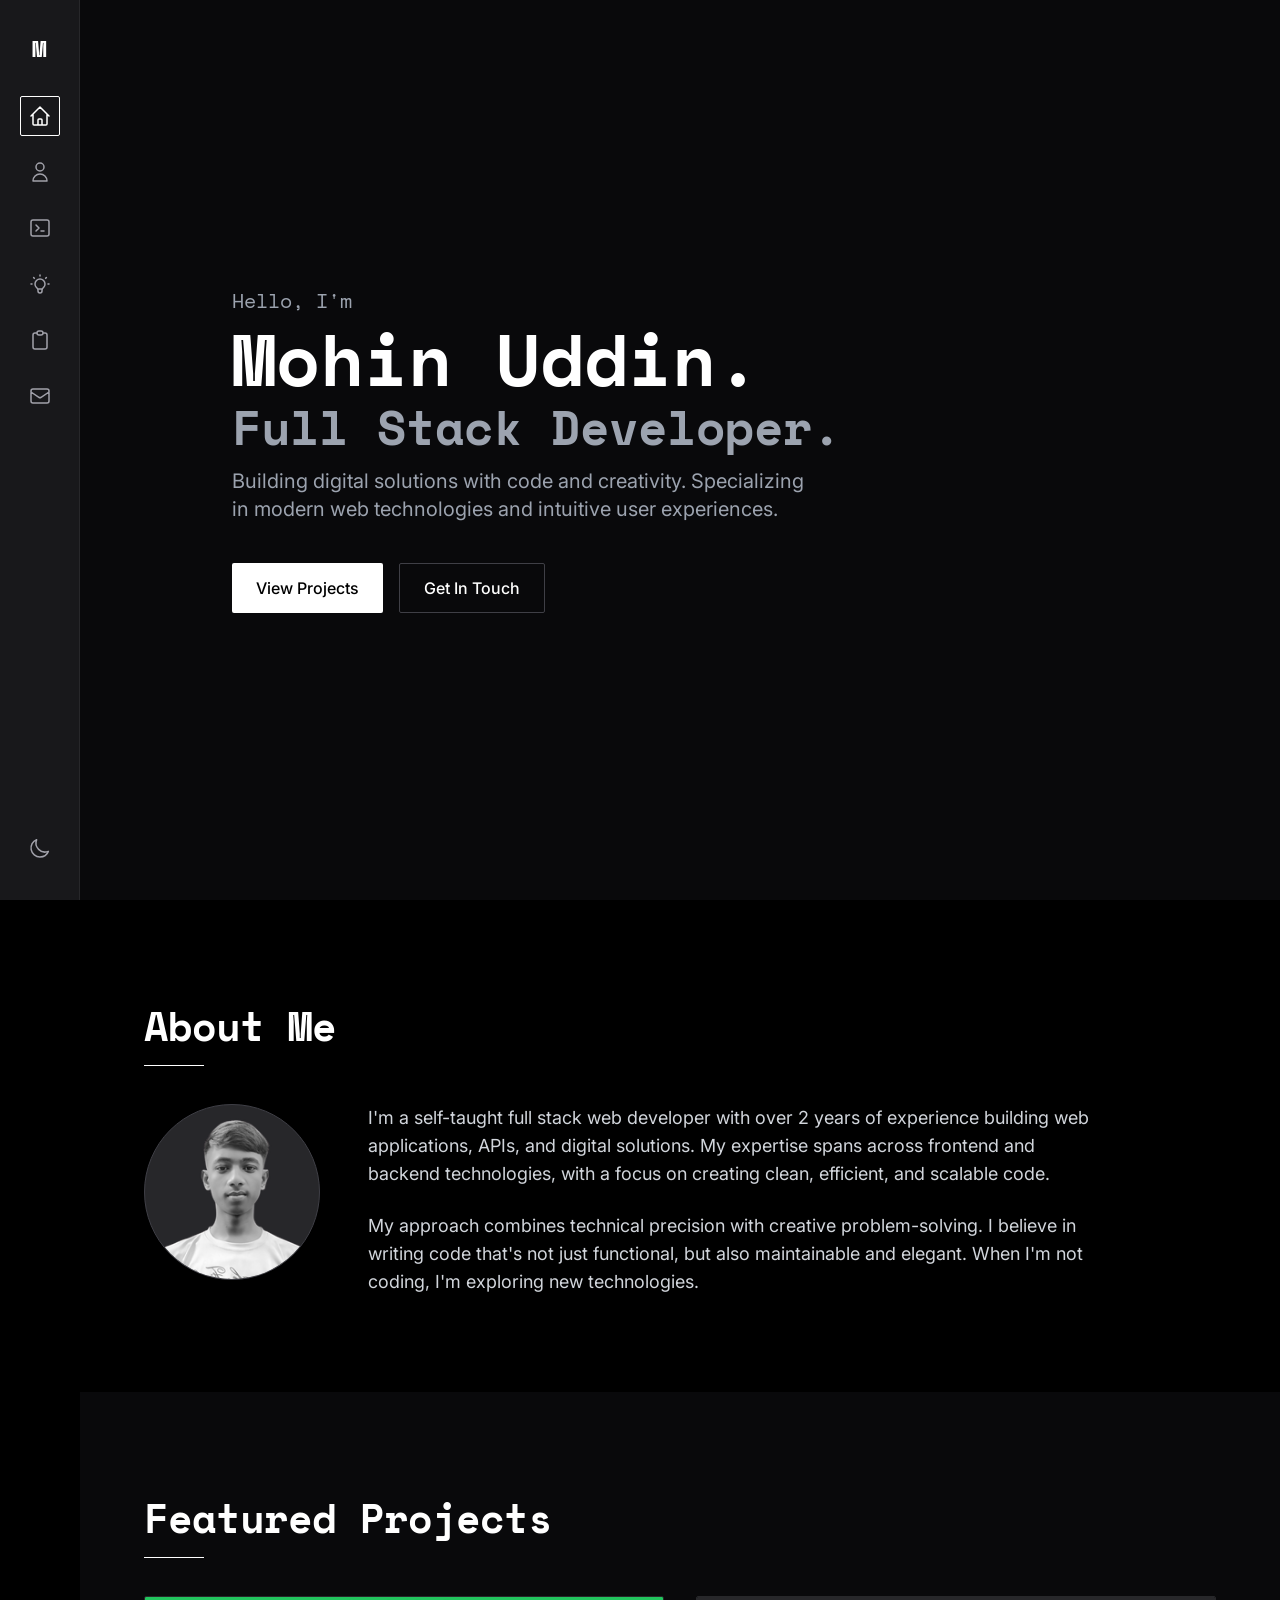
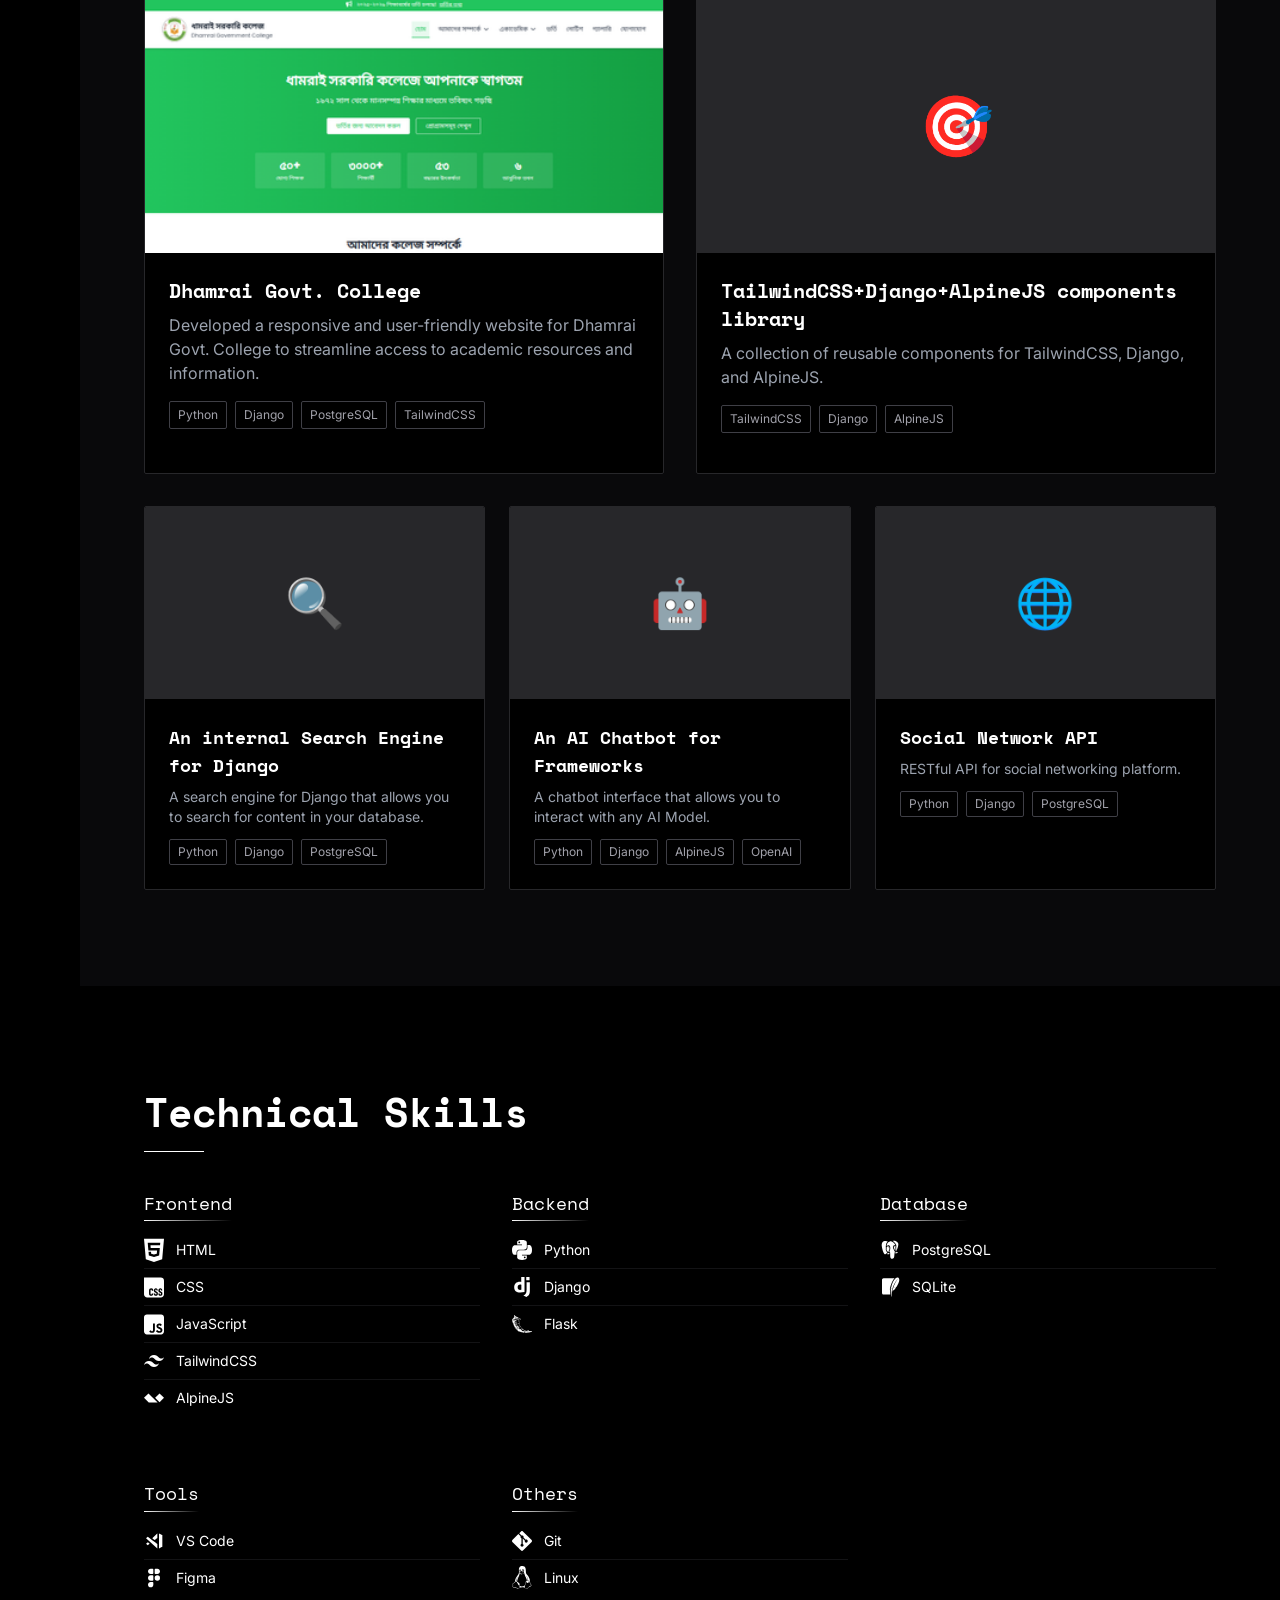
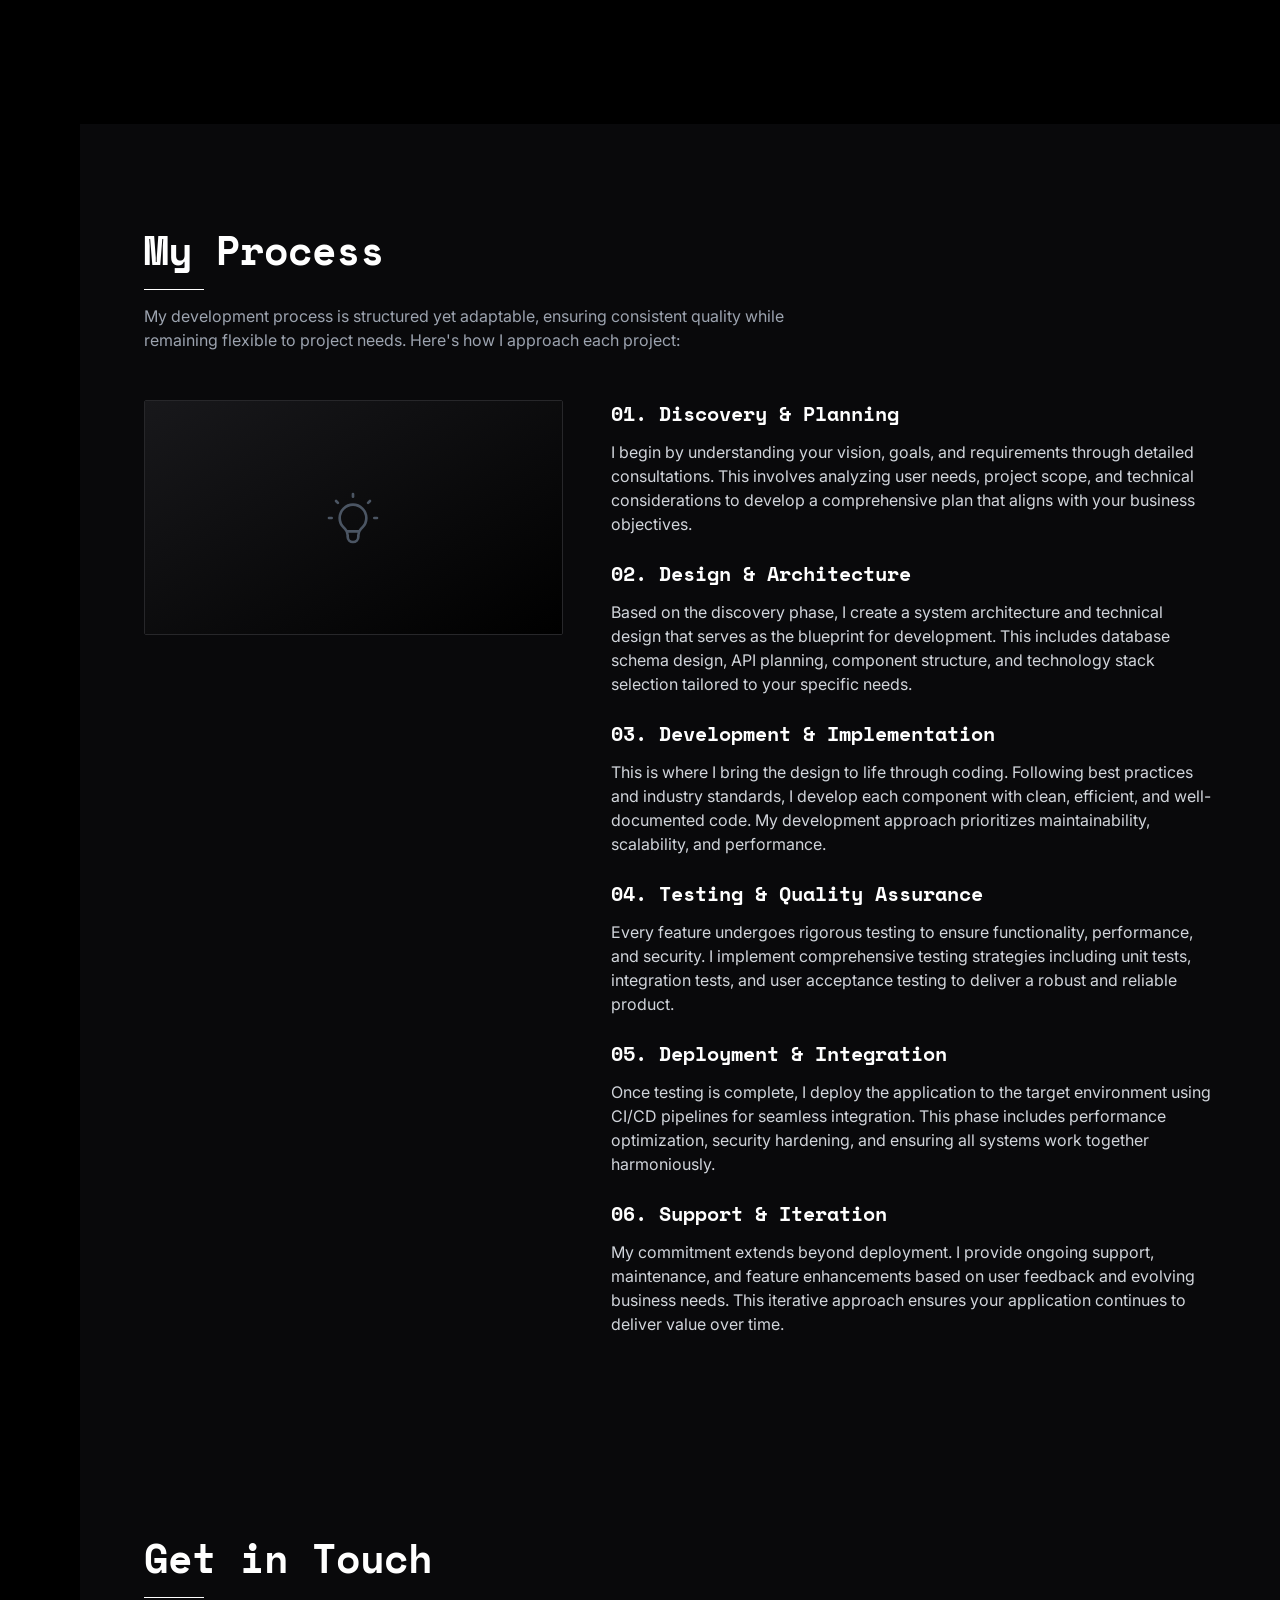
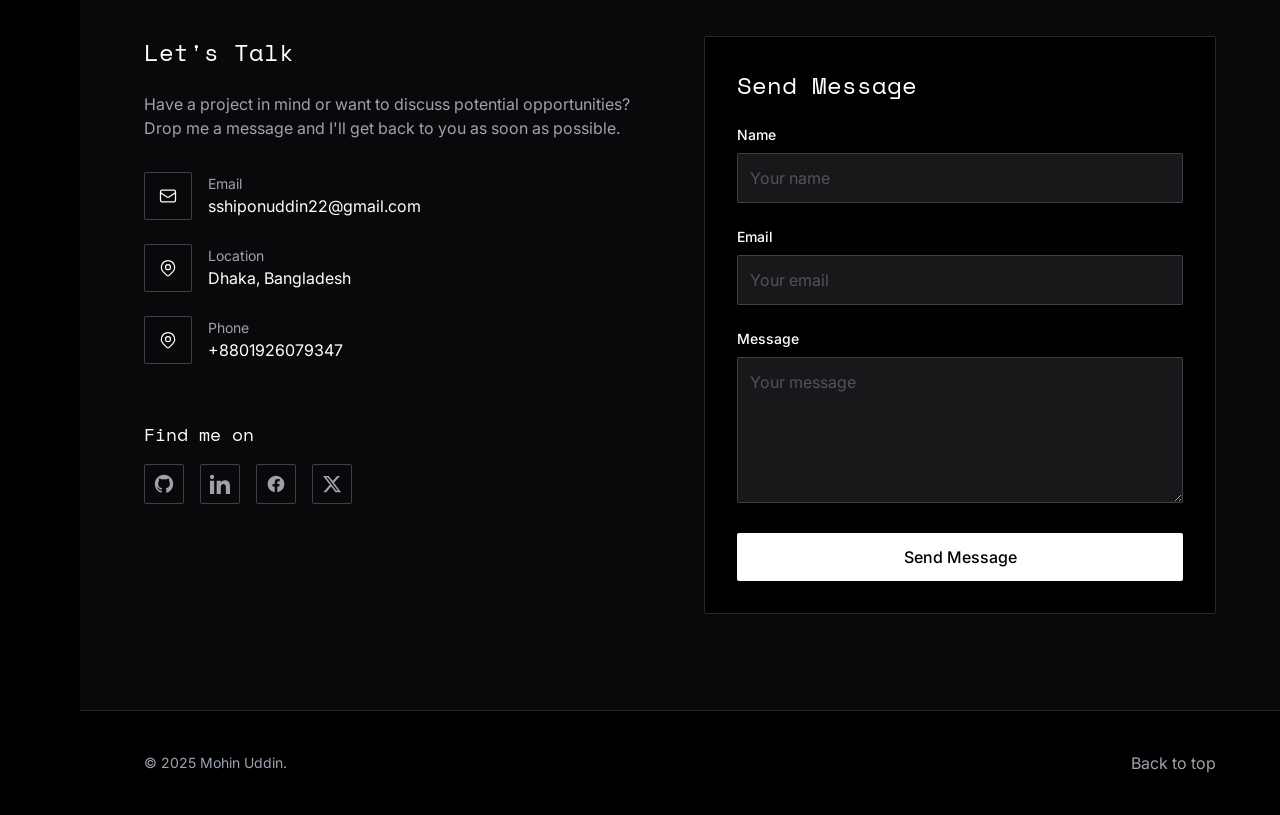
==== commit 14f752cb: "anylatics added" ====
--- a/index.html
+++ b/index.html
@@ -1,9 +1,604 @@
-<!doctypehtml><html lang=en><meta charset=UTF-8><meta content="width=device-width,initial-scale=1,maximum-scale=1,user-scalable=no"name=viewport><title>Mohin Uddin | Full Stack Developer</title><meta content="Mohin Uddin is a full stack developer with a passion for building web applications and APIs. He is a self-taught developer with a strong foundation in frontend and backend technologies."name=description><meta content="Mohin Uddin, Mohin Uddin Shipon, full stack developer portfolio, web developer portfolio, web developer in Bangladesh, web developer in Dhaka"name=keywords><meta content="Mohin Uddin"name=author><meta content="index, follow"name=robots><link href=img/favicon.png rel="shortcut icon"type=image/x-icon><link href=https://fonts.googleapis.com rel=preconnect><link href=https://fonts.gstatic.com rel=preconnect crossorigin><link href="https://fonts.googleapis.com/css2?family=Inter:wght@300;400;500;600;700&family=Space+Mono:wght@400;700&display=swap"rel=stylesheet><!-- Google tag (gtag.js) -->
-<script async src="https://www.googletagmanager.com/gtag/js?id=G-H068MCBE2L"></script>
-<script>
-  window.dataLayer = window.dataLayer || [];
-  function gtag(){dataLayer.push(arguments);}
-  gtag('js', new Date());
-
-  gtag('config', 'G-H068MCBE2L');
-</script><body class="text-white bg-black font-sans"><div class="flex items-center flex-col bg-zinc-900 border-r border-zinc-800 fixed h-screen left-0 py-8 side-nav top-0 w-20 z-50"><div class=mb-8><a class="font-mono font-bold text-2xl"href=#>M</a></div><nav class="flex items-center flex-col space-y-4"id=desktop-nav><a class="nav-icon active"href=#home title="Home - Back to top"data-section=home><svg viewBox="0 0 24 24"xmlns=http://www.w3.org/2000/svg class="h-6 w-6"fill=none stroke=currentColor><path d="M3 12l2-2m0 0l7-7 7 7M5 10v10a1 1 0 001 1h3m10-11l2 2m-2-2v10a1 1 0 01-1 1h-3m-6 0a1 1 0 001-1v-4a1 1 0 011-1h2a1 1 0 011 1v4a1 1 0 001 1m-6 0h6"stroke-linecap=round stroke-linejoin=round stroke-width=1.5 /></svg> </a><a class=nav-icon href=#about title="About Me - My background & experience"data-section=about><svg viewBox="0 0 24 24"xmlns=http://www.w3.org/2000/svg class="h-6 w-6"fill=none stroke=currentColor><path d="M16 7a4 4 0 11-8 0 4 4 0 018 0zM12 14a7 7 0 00-7 7h14a7 7 0 00-7-7z"stroke-linecap=round stroke-linejoin=round stroke-width=1.5 /></svg> </a><a class=nav-icon href=#projects title="Projects - View my work"data-section=projects><svg viewBox="0 0 24 24"xmlns=http://www.w3.org/2000/svg class="h-6 w-6"fill=none stroke=currentColor><path d="M8 9l3 3-3 3m5 0h3M5 20h14a2 2 0 002-2V6a2 2 0 00-2-2H5a2 2 0 00-2 2v12a2 2 0 002 2z"stroke-linecap=round stroke-linejoin=round stroke-width=1.5 /></svg> </a><a class=nav-icon href=#skills title="Skills - My technical expertise"data-section=skills><svg viewBox="0 0 24 24"xmlns=http://www.w3.org/2000/svg class="h-6 w-6"fill=none stroke=currentColor><path d="M9.663 17h4.673M12 3v1m6.364 1.636l-.707.707M21 12h-1M4 12H3m3.343-5.657l-.707-.707m2.828 9.9a5 5 0 117.072 0l-.548.547A3.374 3.374 0 0014 18.469V19a2 2 0 11-4 0v-.531c0-.895-.356-1.754-.988-2.386l-.548-.547z"stroke-linecap=round stroke-linejoin=round stroke-width=1.5 /></svg> </a><a class=nav-icon href=#process title="Process - How I approach projects"data-section=process><svg viewBox="0 0 24 24"xmlns=http://www.w3.org/2000/svg class="h-6 w-6"fill=none stroke=currentColor><path d="M9 5H7a2 2 0 00-2 2v12a2 2 0 002 2h10a2 2 0 002-2V7a2 2 0 00-2-2h-2M9 5a2 2 0 002 2h2a2 2 0 002-2M9 5a2 2 0 012-2h2a2 2 0 012 2"stroke-linecap=round stroke-linejoin=round stroke-width=1.5 /></svg> </a><a class=nav-icon href=#contact title="Contact - Get in touch"data-section=contact><svg viewBox="0 0 24 24"xmlns=http://www.w3.org/2000/svg class="h-6 w-6"fill=none stroke=currentColor><path d="M3 8l7.89 5.26a2 2 0 002.22 0L21 8M5 19h14a2 2 0 002-2V7a2 2 0 00-2-2H5a2 2 0 00-2 2v10a2 2 0 002 2z"stroke-linecap=round stroke-linejoin=round stroke-width=1.5 /></svg></a></nav><div class=mt-auto><a class=nav-icon href=# title="Toggle Dark/Light Mode"id=theme-toggle><div class="h-6 w-6 relative"><svg viewBox="0 0 24 24"xmlns=http://www.w3.org/2000/svg class="h-6 w-6 absolute theme-toggle-icon moon"fill=none stroke=currentColor><path d="M20.354 15.354A9 9 0 018.646 3.646 9.003 9.003 0 0012 21a9.003 9.003 0 008.354-5.646z"stroke-linecap=round stroke-linejoin=round stroke-width=1.5 /></svg> <svg viewBox="0 0 24 24"xmlns=http://www.w3.org/2000/svg class="h-6 w-6 absolute theme-toggle-icon sun"fill=none stroke=currentColor><path d="M12 3v1m0 16v1m9-9h-1M4 12H3m15.364 6.364l-.707-.707M6.343 6.343l-.707-.707m12.728 0l-.707.707M6.343 17.657l-.707.707M16 12a4 4 0 11-8 0 4 4 0 018 0z"stroke-linecap=round stroke-linejoin=round stroke-width=1.5 /></svg></div></a></div></div><main class=lg:ml-20><section class="flex items-center bg-zinc-950 lg:px-16 min-h-screen px-6"id=home><div class="mx-auto w-full max-w-4xl"><div class=space-y-4><div class=fade-up><span class="font-mono text-gray-400 md:text-xl sm:text-lg text-base">Hello, I'm</span><h1 class="font-mono font-bold leading-tight mt-2 md:text-7xl sm:text-5xl text-4xl">Mohin Uddin.</h1><h2 class="font-mono font-bold leading-tight mt-2 md:text-5xl sm:text-4xl text-3xl text-gray-400">Full Stack Developer.</h2></div><p class="text-gray-400 md:text-xl sm:text-lg text-base fade-in max-w-xl"style=animation-delay:.2s>Building digital solutions with code and creativity. Specializing in modern web technologies and intuitive user experiences.<div class="flex flex-wrap fade-in gap-4 pt-6"style=animation-delay:.4s><a class=btn-primary href=#projects>View Projects</a> <a class=btn-secondary href=#contact>Get In Touch</a></div></div></div></section><section class="lg:px-16 px-6 py-24 bg-black"id=about><div class="mx-auto max-w-6xl"><h2 class=section-heading>About Me</h2><div class="grid gap-8 mt-12 md:gap-12 md:grid-cols-10"><div class=md:col-span-2><div class="overflow-hidden border w-full aspect-square bg-zinc-800 border-zinc-700 max-w-md md:mx-0 mx-auto profile-image-container rounded-full"><div class="w-full h-full"><img alt="Mohin Uddin"class="w-full h-full object-cover"src=me.png></div></div></div><div class="fade-in md:col-span-7 space-y-6"style=animation-delay:.3s><p class="text-gray-300 leading-relaxed md:text-lg text-base">I'm a self-taught full stack web developer with over 2 years of experience building web applications, APIs, and digital solutions. My expertise spans across frontend and backend technologies, with a focus on creating clean, efficient, and scalable code.<p class="text-gray-300 leading-relaxed md:text-lg text-base">My approach combines technical precision with creative problem-solving. I believe in writing code that's not just functional, but also maintainable and elegant. When I'm not coding, I'm exploring new technologies.</div></div></div></section><section class="lg:px-16 px-6 py-24 bg-zinc-950"id=projects><div class="mx-auto max-w-6xl"><h2 class=section-heading>Featured Projects</h2><div class="fade-in grid gap-8 md:grid-cols-2 mt-12"style=animation-delay:.3s><div class="rounded-sm border bg-black border-zinc-800 overflow-hidden hover-card"><div class="overflow-hidden bg-zinc-800 relative h-64"><img alt="Dhamrai Govt. College"class=w-full src=img/dgc2.jpg><div class="flex items-center justify-center absolute inset-0 hover:bg-black/50 hover:opacity-100 opacity-0 transition-opacity"><div class="flex flex-col sm:flex-row sm:space-x-4 sm:space-y-0 space-y-2"><a class="text-sm font-medium px-4 py-2 rounded-sm bg-white text-black"href=#>View Project</a> <a class="text-sm font-medium px-4 py-2 rounded-sm bg-transparent border border-white text-gray-100"href=https://github.com/Ssshiponu/dhamrai_govt_college>Source Code</a></div></div></div><div class=p-6><h3 class="font-mono font-bold text-xl mb-2">Dhamrai Govt. College</h3><p class="text-gray-400 mb-4">Developed a responsive and user-friendly website for Dhamrai Govt. College to streamline access to academic resources and information.<div class="flex flex-wrap gap-2 mb-4"><span class=tech-tag>Python</span> <span class=tech-tag>Django</span> <span class=tech-tag>PostgreSQL</span> <span class=tech-tag>TailwindCSS</span></div></div></div><div class="rounded-sm border bg-black border-zinc-800 overflow-hidden hover-card"><div class="overflow-hidden bg-zinc-800 relative h-64"><div class="flex items-center justify-center absolute inset-0"><span class=text-6xl>🎯</span></div><div class="flex items-center justify-center absolute inset-0 hover:bg-black/50 hover:opacity-100 opacity-0 transition-opacity"><div class="flex flex-col sm:flex-row sm:space-x-4 sm:space-y-0 space-y-2"><a class="text-sm font-medium px-4 py-2 rounded-sm bg-white text-black"href=#>View Project</a> <a class="text-sm font-medium px-4 py-2 rounded-sm bg-transparent border border-white text-gray-100"href=#>Source Code</a></div></div></div><div class=p-6><h3 class="font-mono font-bold text-xl mb-2">TailwindCSS+Django+AlpineJS components library</h3><p class="text-gray-400 mb-4">A collection of reusable components for TailwindCSS, Django, and AlpineJS.<div class="flex flex-wrap gap-2 mb-4"><span class=tech-tag>TailwindCSS</span> <span class=tech-tag>Django</span> <span class=tech-tag>AlpineJS</span></div></div></div></div><div class="fade-in grid gap-6 grid-cols-1 md:grid-cols-3 mt-8 sm:grid-cols-2"style=animation-delay:.5s><div class="rounded-sm border bg-black border-zinc-800 overflow-hidden hover-card"><div class="overflow-hidden bg-zinc-800 relative h-48"><div class="flex items-center justify-center absolute inset-0"><span class=text-5xl>🔍</span></div></div><div class=p-6><h3 class="font-mono font-bold mb-2 text-lg">An internal Search Engine for Django</h3><p class="text-sm text-gray-400 mb-3">A search engine for Django that allows you to search for content in your database.<div class="flex flex-wrap gap-2"><span class="tech-tag py-1 text-xs">Python</span> <span class="tech-tag py-1 text-xs">Django</span> <span class="tech-tag py-1 text-xs">PostgreSQL</span></div></div></div><div class="rounded-sm border bg-black border-zinc-800 overflow-hidden hover-card"><div class="overflow-hidden bg-zinc-800 relative h-48"><div class="flex items-center justify-center absolute inset-0"><span class=text-5xl>🤖</span></div></div><div class=p-6><h3 class="font-mono font-bold mb-2 text-lg">An AI Chatbot for Frameworks</h3><p class="text-sm text-gray-400 mb-3">A chatbot interface that allows you to interact with any AI Model.<div class="flex flex-wrap gap-2"><span class="tech-tag py-1 text-xs">Python</span> <span class="tech-tag py-1 text-xs">Django</span> <span class="tech-tag py-1 text-xs">AlpineJS</span> <span class="tech-tag py-1 text-xs">OpenAI</span></div></div></div><div class="rounded-sm border bg-black border-zinc-800 overflow-hidden hover-card"><div class="overflow-hidden bg-zinc-800 relative h-48"><div class="flex items-center justify-center absolute inset-0"><span class=text-5xl>🌐</span></div></div><div class=p-6><h3 class="font-mono font-bold mb-2 text-lg">Social Network API</h3><p class="text-sm text-gray-400 mb-3">RESTful API for social networking platform.<div class="flex flex-wrap gap-2"><span class="tech-tag py-1 text-xs">Python</span> <span class="tech-tag py-1 text-xs">Django</span> <span class="tech-tag py-1 text-xs">PostgreSQL</span></div></div></div></div></div></section><section class="lg:px-16 px-6 py-24 bg-black"id=skills><div class="mx-auto max-w-6xl"><h2 class=section-heading>Technical Skills</h2><div class="fade-in mt-12"style=animation-delay:.3s><div class=skills-grid><div class=skill-category><h3 class=font-mono>Frontend</h3><ul class=skill-list><li><div class=skill-icon-placeholder><svg viewBox="0 0 384 512"xmlns=http://www.w3.org/2000/svg><!--!Font Awesome Free 6.7.2 by @fontawesome - https://fontawesome.com License - https://fontawesome.com/license/free Copyright 2025 Fonticons, Inc.--><path d="M0 32l34.9 395.8L191.5 480l157.6-52.2L384 32H0zm308.2 127.9H124.4l4.1 49.4h175.6l-13.6 148.4-97.9 27v.3h-1.1l-98.7-27.3-6-75.8h47.7L138 320l53.5 14.5 53.7-14.5 6-62.2H84.3L71.5 112.2h241.1l-4.4 47.7z"/></svg></div><span class="text-sm text-white">HTML</span><li><div class=skill-icon-placeholder><svg viewBox="0 0 448 512"xmlns=http://www.w3.org/2000/svg><!--!Font Awesome Free 6.7.2 by @fontawesome - https://fontawesome.com License - https://fontawesome.com/license/free Copyright 2025 Fonticons, Inc.--><path d="M376.3 32L0 32 0 408.3c0 19 7.6 37.2 21 50.7s31.7 21 50.7 21l304.6 0c19 0 37.2-7.6 50.7-21s21-31.7 21-50.7l0-304.6c0-19-7.6-37.2-21-50.7s-31.7-21-50.7-21zM332.4 431.4c-7.7-8.5-11.7-20.7-12-36.6l31.3 0c.2 14.1 5.1 21.1 14.8 21.1c4.9 0 8.4-1.6 10.5-4.7c2-3.1 3-8 3-14.8c0-5.4-1.3-9.9-4-13.4c-3.5-4.2-8.1-7.5-13.2-9.5L351.2 368c-10.3-4.9-17.8-10.8-22.5-17.6c-4.5-6.8-6.7-16.3-6.7-28.4c0-13.6 4-24.6 11.8-33.1c8.1-8.5 19.1-12.7 33.2-12.7c13.6 0 24.1 4.2 31.5 12.5c7.5 8.4 11.5 20.3 11.8 35.9l-30.1 0c.2-5.1-.9-10.2-3-14.8c-1.7-3.4-5-5.1-10-5.1c-8.8 0-13.2 5.2-13.2 15.7c0 5.3 1.1 9.4 3.2 12.6c3.1 3.5 7 6.2 11.4 7.8l11.1 4.9c11.5 5.3 19.7 11.7 24.8 19.4c5.1 7.7 7.6 18 7.6 31c0 15.5-4 27.4-12.3 35.7c-8.2 8.3-19.5 12.5-34.1 12.5s-25.6-4.2-33.4-12.7zm-101 0c-7.7-8.5-11.7-20.7-12-36.6l31.3 0c.2 14.1 5.1 21.1 14.8 21.1c4.9 0 8.4-1.6 10.4-4.7c2-3.1 3-8 3-14.8c0-5.4-1.3-9.9-3.9-13.4c-3.5-4.2-8.1-7.5-13.2-9.5L250.2 368c-10.3-4.9-17.8-10.8-22.5-17.6c-4.5-6.8-6.7-16.3-6.7-28.4c0-13.6 4-24.6 11.8-33.1c8.1-8.5 19.1-12.7 33.2-12.7c13.6 0 24.1 4.2 31.4 12.5c7.6 8.4 11.5 20.3 11.9 35.9l-30.1 0c.2-5.1-.9-10.2-3-14.8c-1.7-3.4-5-5.1-10-5.1c-8.8 0-13.2 5.2-13.2 15.7c0 5.3 1.1 9.4 3.2 12.6c3.1 3.5 7 6.2 11.4 7.8l11.1 4.9c11.5 5.3 19.7 11.7 24.8 19.4c5.1 7.7 7.6 18 7.6 31c0 15.5-4.1 27.4-12.3 35.7s-19.5 12.5-34.1 12.5s-25.6-4.2-33.4-12.7zm-105.6 1.1c-8.4-7.7-12.5-19.2-12.5-34.5l0-75.4c0-15.2 4.4-26.7 13.2-34.6c8.9-7.8 20.7-11.8 35.2-11.8c14.1 0 25.2 4 33.4 12c8.3 8 12.5 20 12.5 35.9l0 6-33.1 0 0-5.8c0-6.1-1.3-10.7-4-13.6c-1.1-1.5-2.6-2.7-4.3-3.5s-3.5-1.2-5.4-1.1c-5.4 0-9.2 1.8-11.4 5.6c-2.3 5.2-3.3 10.8-3 16.4l0 65.5c0 13.7 4.8 20.6 14.4 20.8c4.5 0 7.9-1.6 10.2-4.8c2.5-4.1 3.7-8.8 3.5-13.6l0-4.9 33.1 0 0 5.1c0 10.6-2.1 19.5-6.2 26.6c-4 6.9-9.9 12.5-17.1 16c-7.7 3.7-16.1 5.5-24.6 5.3c-14.2 0-25.5-3.9-33.8-11.6z"/></svg></div><span class="text-sm text-white">CSS</span><li><div class=skill-icon-placeholder><svg viewBox="0 0 448 512"xmlns=http://www.w3.org/2000/svg><!--!Font Awesome Free 6.7.2 by @fontawesome - https://fontawesome.com License - https://fontawesome.com/license/free Copyright 2025 Fonticons, Inc.--><path d="M448 96c0-35.3-28.7-64-64-64H64C28.7 32 0 60.7 0 96V416c0 35.3 28.7 64 64 64H384c35.3 0 64-28.7 64-64V96zM180.9 444.9c-33.7 0-53.2-17.4-63.2-38.5L152 385.7c6.6 11.7 12.6 21.6 27.1 21.6c13.8 0 22.6-5.4 22.6-26.5V237.7h42.1V381.4c0 43.6-25.6 63.5-62.9 63.5zm85.8-43L301 382.1c9 14.7 20.8 25.6 41.5 25.6c17.4 0 28.6-8.7 28.6-20.8c0-14.4-11.4-19.5-30.7-28l-10.5-4.5c-30.4-12.9-50.5-29.2-50.5-63.5c0-31.6 24.1-55.6 61.6-55.6c26.8 0 46 9.3 59.8 33.7L368 290c-7.2-12.9-15-18-27.1-18c-12.3 0-20.1 7.8-20.1 18c0 12.6 7.8 17.7 25.9 25.6l10.5 4.5c35.8 15.3 55.9 31 55.9 66.2c0 37.8-29.8 58.6-69.7 58.6c-39.1 0-64.4-18.6-76.7-43z"/></svg></div><span class="text-sm text-white">JavaScript</span><li><div class=skill-icon-placeholder><svg viewBox="0 0 100 100"xmlns=http://www.w3.org/2000/svg height=100 width=100><path d="M50.0002 20.0005C36.6665 20.0005 28.3334 26.6655 24.9996 39.9942C30.0002 33.3292 35.8337 30.8308 42.4999 32.4964C46.3039 33.4468 49.0224 36.2065 52.0323 39.2602C56.9341 44.2345 62.6075 49.9917 75.0009 49.9917C88.3334 49.9917 96.6677 43.3267 100 29.9967C95.0009 36.6617 89.1674 39.1614 82.4999 37.4958C78.6973 36.5454 75.9787 33.7856 72.9689 30.732C68.067 25.7576 62.3924 20.0005 50.0002 20.0005ZM24.9996 49.9917C11.6671 49.9917 3.33274 56.6567 0.000244141 69.9866C4.99962 63.3217 10.8331 60.822 17.5006 62.4888C21.3032 63.4405 24.0218 66.199 27.0316 69.2514C31.9335 74.2257 37.6081 79.9841 50.0002 79.9841C63.334 79.9841 71.6671 73.3191 75.0009 59.9892C70.0002 66.6542 64.1668 69.1538 57.5006 67.487C53.6966 66.5379 50.9781 63.7768 47.9682 60.7244C43.0664 55.7501 37.393 49.9917 24.9996 49.9917Z"id=Vector /></svg></div><span class="text-sm text-white">TailwindCSS</span><li><div class=skill-icon-placeholder><svg viewBox="0 0 100 100"xmlns=http://www.w3.org/2000/svg height=100 width=100><path d="M77.7778 26.9991L100 49.1239L77.7778 71.2486L55.5555 49.1239L77.7778 26.9991Z"id=Path clip-rule=evenodd fill-rule=evenodd /><path d="M22.2222 26.9991L68.2916 72.8665H23.8472L0 49.1239L22.2222 26.9991Z"id=Path_2 clip-rule=evenodd fill-rule=evenodd /></svg></div><span class="text-sm text-white">AlpineJS</span></ul></div><div class=skill-category><h3 class=font-mono>Backend</h3><ul class=skill-list><li><div class=skill-icon-placeholder><svg viewBox="0 0 100 100"xmlns=http://www.w3.org/2000/svg height=100 width=100><path d="M49.6397 0.000488281C24.2535 0.000488281 25.8385 11.0095 25.8385 11.0095L25.8667 22.4151H50.0924V25.8394H16.2447C16.2447 25.8394 0 23.9971 0 49.6116C0 75.2269 14.1788 74.3185 14.1788 74.3185H22.6406V62.432C22.6406 62.432 22.1844 48.2532 36.593 48.2532H60.6205C60.6205 48.2532 74.1199 48.4713 74.1199 35.2065V13.2739C74.1199 13.2739 76.1702 0.000488281 49.6397 0.000488281ZM36.2817 7.67056C36.8542 7.67004 37.4211 7.78242 37.9501 8.00125C38.4791 8.22009 38.9598 8.54109 39.3646 8.94589C39.7693 9.35068 40.0903 9.83133 40.3092 10.3603C40.528 10.8893 40.6404 11.4563 40.6399 12.0287C40.6404 12.6012 40.528 13.1681 40.3092 13.6971C40.0903 14.2261 39.7693 14.7068 39.3646 15.1116C38.9598 15.5164 38.4791 15.8374 37.9501 16.0562C37.4211 16.275 36.8542 16.3874 36.2817 16.3869C35.7092 16.3874 35.1423 16.275 34.6133 16.0562C34.0843 15.8374 33.6037 15.5164 33.1989 15.1116C32.7941 14.7068 32.4731 14.2261 32.2542 13.6971C32.0354 13.1681 31.923 12.6012 31.9235 12.0287C31.923 11.4563 32.0354 10.8893 32.2542 10.3603C32.4731 9.83133 32.7941 9.35068 33.1989 8.94589C33.6037 8.54109 34.0843 8.22009 34.6133 8.00125C35.1423 7.78242 35.7092 7.67004 36.2817 7.67056Z"id=Vector /><path d="M50.3607 99.4806C75.747 99.4806 74.1619 88.4715 74.1619 88.4715L74.1337 77.0663H49.9076V73.642H83.7553C83.7553 73.642 100 75.4843 100 49.869C100 24.254 85.8213 25.1624 85.8213 25.1624H77.3594V37.0486C77.3594 37.0486 77.8156 51.2273 63.407 51.2273H39.3795C39.3795 51.2273 25.8801 51.0092 25.8801 64.2745V86.2075C25.8801 86.2075 23.8302 99.4806 50.3603 99.4806H50.3607ZM63.7187 91.8112C63.1462 91.8118 62.5793 91.6994 62.0503 91.4806C61.5213 91.2617 61.0407 90.9407 60.6359 90.5359C60.2311 90.1311 59.9101 89.6505 59.6912 89.1215C59.4724 88.5925 59.36 88.0255 59.3605 87.4531C59.36 86.8806 59.4723 86.3136 59.6911 85.7845C59.9099 85.2555 60.2309 84.7748 60.6357 84.37C61.0405 83.9651 61.5212 83.6441 62.0502 83.4252C62.5792 83.2064 63.1462 83.094 63.7187 83.0945C64.2912 83.094 64.8581 83.2064 65.3871 83.4252C65.9161 83.644 66.3968 83.965 66.8015 84.3698C67.2063 84.7746 67.5273 85.2553 67.7462 85.7843C67.965 86.3133 68.0774 86.8802 68.0769 87.4527C68.0774 88.0251 67.965 88.5921 67.7462 89.1211C67.5273 89.6501 67.2063 90.1307 66.8015 90.5355C66.3968 90.9403 65.9161 91.2613 65.3871 91.4802C64.8581 91.699 64.2912 91.8114 63.7187 91.8109V91.8112Z"id=Vector_2 /></svg></div><span class="text-sm text-white">Python</span><li><div class=skill-icon-placeholder><svg viewBox="0 0 100 100"xmlns=http://www.w3.org/2000/svg height=100 width=100><path d="M46.2064 0.000488281H62.5478V74.8984C54.1774 76.4817 48.0154 77.1047 41.3483 77.1047C21.3895 77.0838 11 68.1672 11 51.0422C11 34.5422 22.0204 23.8338 39.0979 23.8338C41.7479 23.8338 43.7668 24.0423 46.2064 24.6671V0.000488281ZM46.779 38.1646C44.8651 37.5395 43.288 37.3312 41.2688 37.3312C33.0037 37.3312 28.2296 42.3728 28.2296 51.2081C28.2296 59.8103 32.7936 64.5602 41.1639 64.5602C42.9724 64.5602 44.4446 64.4584 46.779 64.1458V38.1646Z"id=Vector /><path d="M89.2706 25.8446V63.345C89.2706 76.2594 88.3033 82.4698 85.464 87.8242C82.8139 92.9718 79.3228 96.2178 72.1091 99.8031L56.9456 92.6575C64.1593 89.305 67.6503 86.3427 69.8799 81.822C72.214 77.1991 72.9501 71.8447 72.9501 57.7615V25.8449H89.2706V25.8446ZM71.3034 0.000488281H87.6447V16.6047H71.3034V0.000488281Z"id=Vector_2 /></svg></div><span class="text-sm text-white">Django</span><li><div class=skill-icon-placeholder><svg viewBox="0 0 100 100"xmlns=http://www.w3.org/2000/svg height=100 width=100><path d="M29.883 84.4345C26.0736 81.438 22.0099 78.565 19.2332 74.5202C13.3899 67.3863 8.89099 59.1272 5.81501 50.4475C3.95635 44.8041 3.3197 38.7531 0.923266 33.3272C-1.58355 29.3865 1.35275 25.0786 5.66958 23.8262C7.59102 23.4574 10.9704 21.6448 6.8916 22.94C3.23496 25.6237 2.8808 20.5049 6.63004 20.1805C9.18969 19.8405 10.1318 17.7454 9.25613 15.8595C6.50972 14.0678 15.9181 12.0993 11.1838 9.42613C6.25234 4.10594 18.0823 3.08166 15.1633 9.12376C14.4649 13.7702 23.4297 8.27211 21.3497 13.6383C23.4632 16.2147 29.2662 14.2242 29.1223 17.839C32.202 18.0509 33.2592 20.6425 36.15 20.8412C39.1465 22.1946 44.5776 23.2607 45.5977 26.6375C42.6247 28.9905 35.7415 21.7756 35.4108 28.2906C36.3085 37.914 36.0799 47.8272 39.6011 56.9913C41.2662 62.5406 45.3031 66.9087 48.9493 71.2308C52.4386 75.4634 57.164 78.4431 61.9804 80.952C66.2051 82.9451 70.76 84.2666 75.3645 85.0952C77.2321 83.6671 80.5294 78.3563 83.4432 80.5958C83.5813 83.112 77.6605 85.8558 83.1643 85.5775C86.3962 84.6029 88.6383 88.077 91.2995 84.943C93.7514 87.8479 101.491 83.0874 99.7464 89.0244C97.3871 90.5467 93.9465 89.6265 91.5835 91.7206C87.6878 89.7745 84.5857 93.4615 80.2725 92.9954C75.4828 93.8534 70.6099 94.1997 65.7532 94.207C57.7865 93.5777 49.6508 93.3124 42.0713 90.5383C37.8026 89.298 33.6353 86.8665 29.883 84.4345ZM36.6114 87.3499C40.7807 89.1525 44.8574 91.0531 49.4264 91.6259C56.6754 92.6345 64.1608 94.185 71.4359 92.7705C68.1433 91.2838 64.7393 93.3496 61.4593 91.7075C57.5254 92.5539 53.3038 91.492 49.304 90.9688C44.7559 88.9428 39.848 87.5497 35.5887 84.9205C30.2669 82.9765 38.3414 87.4131 39.7784 87.7725C43.1055 89.661 36.1202 86.8048 35.1351 86.0195C32.349 84.4564 31.9938 84.7829 34.8595 86.37C35.4365 86.708 36.0061 87.0621 36.6114 87.3499ZM28.6782 81.7435C32.7183 83.2397 28.6604 78.9029 26.8096 79.1541C25.9893 77.7311 23.6761 76.8324 25.3077 76.0681C22.3719 77.0872 22.2323 72.1928 20.8528 72.8922C17.747 71.9114 19.6444 68.4378 15.9448 66.3045C15.6069 64.0566 12.2693 62.107 11.2053 58.7166C10.7345 56.9803 7.43356 51.9955 9.46172 56.6345C11.188 61.101 14.2253 64.9261 16.753 68.7459C18.7158 72.3832 21.0338 76.1848 24.6083 78.4541C25.8136 79.6102 26.977 81.381 28.6782 81.7435ZM17.0402 68.9657C17.1815 68.3552 17.7789 70.286 17.0402 68.9657V68.9657ZM33.5166 83.5373C32.2302 83.0325 34.4111 83.1366 33.5166 83.5373V83.5373ZM35.7095 84.3377C34.7088 84.955 35.4825 83.2329 35.7095 84.3377V84.3377ZM38.4549 85.4823C36.4409 84.6976 39.7617 84.2378 38.4549 85.4823V85.4823ZM43.1599 88.1047C40.618 87.6616 43.954 86.9308 43.1599 88.1047V88.1047ZM34.1255 81.8063C31.5031 81.7885 36.1552 80.4932 34.1255 81.8063V81.8063ZM36.1845 82.8332C35.4506 83.1444 36.127 82.139 36.1845 82.8332V82.8332ZM46.4765 89.2572C48.1312 90.3018 56.1386 91.5458 51.1245 89.6856C50.2854 89.8624 41.8275 87.2934 46.4765 89.2572ZM30.1372 76.5316C27.5687 75.7626 29.9766 75.8359 30.1372 76.5316V76.5316ZM34.929 79.3241C32.3406 78.6534 36.1756 78.4546 34.929 79.3241V79.3241ZM38.9592 81.7953C36.0558 81.1179 40.7483 81.1205 38.9592 81.7953V81.7953ZM28.188 74.4088C30.1288 75.8971 36.0177 74.5992 31.161 73.5195C28.9502 72.3414 23.9685 71.5347 27.3641 74.2299L28.1875 74.4082L28.188 74.4088ZM41.6889 82.6485C38.2974 81.8617 42.4976 81.2706 41.6889 82.6485V82.6485ZM37.586 79.3884C42.3339 80.7313 33.594 76.3857 36.4147 78.8941L37.0398 79.1765L37.586 79.3884ZM45.8116 84.142C41.7506 83.5221 50.3079 84.1849 45.8116 84.142V84.142ZM26.4575 71.8067C25.3485 71.8774 26.2818 70.9697 26.4575 71.8067V71.8067ZM53.4173 88.4087C51.95 89.5339 53.5371 86.8958 53.4173 88.4087V88.4087ZM34.1302 76.5055C32.7256 76.4725 33.8582 75.7087 34.1302 76.5055V76.5055ZM26.8839 71.281C23.3502 70.1437 29.4655 71.1262 26.8839 71.281V71.281ZM18.2994 65.7322C15.4907 63.5079 17.9782 64.495 18.2994 65.7322V65.7322ZM40.8356 80.0345C40.3627 79.4951 40.6133 80.1522 40.8356 80.0345V80.0345ZM54.8627 88.642C54.099 88.9538 54.8177 87.8181 54.8627 88.642V88.642ZM39.5943 78.7523C37.393 78.4311 39.8469 77.6903 39.5943 78.7523V78.7523ZM29.1443 72.1295C26.0683 70.8311 31.0642 71.9239 29.1443 72.1295V72.1295ZM46.8212 83.1136C43.9048 82.535 49.8135 81.9282 46.8212 83.1136V83.1136ZM37.6263 76.8722C41.0752 77.3168 33.5229 74.526 36.8698 76.6221L37.6263 76.8722ZM49.6132 84.2425C52.833 82.3174 51.7716 88.7503 55.0762 84.7865C58.3352 82.4063 52.2612 87.7286 56.2783 85.2103C59.1838 83.2674 63.4749 86.1315 66.1858 87.0658C68.1349 86.9701 70.0308 88.7518 72.0291 87.6679C75.8762 86.6321 64.5055 86.131 67.4863 84.2927C63.9656 85.317 61.3657 83.0712 59.6331 80.8165C55.6846 79.9047 51.1187 77.886 49.1481 74.3915C48.3446 73.0795 50.3094 74.5762 48.4544 72.4314C46.0753 70.3153 44.8867 67.9131 43.2901 65.3404C41.3818 64.3224 41.1595 61.3265 40.9664 65.24C40.9821 62.7703 38.6626 61.1073 38.0971 61.7988C38.0866 59.4197 40.5783 60.6124 38.8342 58.8521C38.4586 56.3866 37.2229 53.8175 36.851 51.034C36.2735 49.6921 36.7694 46.8181 34.8804 49.8559C34.1925 53.0663 34.6523 45.911 35.7226 48.2708C37.1272 45.8629 35.2178 46.1459 35.1399 46.4801C36.0553 44.4489 35.719 41.567 34.9008 42.6666C35.3889 40.5134 35.6713 34.7423 34.171 35.765C35.0807 33.5134 35.8958 25.4625 31.9477 28.5322C30.348 28.5547 27.5776 29.1129 26.2682 29.7642C30.3747 32.0278 25.8549 30.5818 24.1835 30.2219C23.9659 32.3165 22.3102 31.4105 20.2418 31.4309C23.5453 31.84 18.6332 34.8103 16.7379 33.6563C14.2766 34.8328 18.8618 37.7691 16.787 38.6767C17.0418 40.0457 13.0164 38.1829 13.3323 41.3436C10.9427 40.3387 13.0033 45.0933 14.1986 43.4853C18.2633 44.5854 17.0601 47.0927 17.1632 49.475C16.5014 50.8629 13.8936 46.2123 16.5825 46.4278C14.4618 42.982 14.2363 45.1823 12.4739 46.783C12.0637 46.8992 16.9696 49.0607 13.891 50.1295C16.5998 50.5474 16.6767 52.9177 17.2286 54.4175C18.856 56.113 18.5233 52.5447 20.4709 54.5828C19.2384 52.7676 13.9418 49.4677 18.2058 50.526C18.1833 48.6987 17.4347 47.2251 18.7414 47.2612C20.0351 44.9176 17.3865 53.0386 20.303 50.0599C21.1102 49.7078 21.31 47.7142 22.7617 50.2482C24.8688 52.3219 23.5228 53.8248 20.5494 51.9259C21.0814 53.7307 24.5267 54.3752 23.8791 57.1974C24.5659 59.6791 25.5259 58.7652 26.3629 58.6214C27.0199 61.033 27.3924 59.2596 27.4238 58.1124C30.4302 58.7558 29.726 60.5334 30.6671 61.7748C32.7387 62.7101 27.701 55.4361 31.2583 59.5881C35.0007 62.9664 32.6618 64.3768 29.3033 63.8359C31.4288 63.6632 32.1146 66.7089 34.7731 66.6022C37.1978 67.7551 38.8389 72.1855 34.6601 70.341C33.2111 69.0342 28.0813 67.4219 32.271 69.9078C36.1401 71.6995 39.2129 72.7719 42.9449 75.0208C45.616 76.9276 46.7695 79.1117 47.7817 79.5433C45.5375 80.6157 41.0177 78.6874 44.3735 78.0963C42.2805 77.7149 39.9259 76.6566 41.9305 79.2649C43.6359 80.6879 47.9716 80.5377 48.749 80.6983C48.0898 82.1505 46.9594 82.2656 48.7756 82.3786C46.7491 83.4583 49.4254 83.6257 49.6132 84.2425ZM45.4695 72.5402C44.2365 71.2512 43.9179 68.8359 45.2503 70.9373C45.934 71.212 47.4401 74.8838 45.4695 72.5402ZM58.9646 81.1126C58.9871 81.697 59.7336 81.0629 58.9646 81.1126V81.1126ZM43.5224 69.3789C43.4753 67.4298 43.9686 70.8824 43.5224 69.3789V69.3789ZM42.1816 67.5741C40.6306 64.5777 44.1366 68.4226 42.1816 67.5741V67.5741ZM25.9271 56.3557C26.3754 57.9141 26.8379 56.113 25.9271 56.3557V56.3557ZM38.8629 63.3677C39.4227 61.2663 39.5205 65.1306 38.8629 63.3677V63.3677ZM29.7239 57.0128C29.08 55.8535 31.0715 58.1003 29.7239 57.0128V57.0128ZM37.5672 59.5274C36.0982 56.2354 38.6071 57.7294 37.892 60.0662L37.5672 59.5274ZM24.0417 50.5072C23.3847 49.4269 22.2982 46.2583 22.6481 45.2916C22.9646 46.8662 25.9982 52.0708 24.1364 47.4469C22.0785 43.571 26.5956 48.705 27.0607 49.6717C27.2768 50.6338 25.7911 49.4091 26.7976 51.6638C24.9614 49.0968 25.7137 53.082 24.0417 50.5072ZM19.862 47.6268C20.0336 45.1158 20.8188 49.3484 19.862 47.6268V47.6268ZM21.7421 48.2739C22.6393 46.3787 23.2633 50.9157 21.7421 48.2739V48.2739ZM17.2186 44.7748C15.6623 43.2284 14.5366 41.8034 17.2919 43.8153C18.3538 43.8567 14.9326 40.5735 17.5471 42.7728C20.2967 43.2739 18.9047 47.28 17.2186 44.7748ZM19.5947 44.713C20.0744 45.5945 20.4986 43.8174 19.5947 44.713V44.713ZM21.0568 45.1818C19.6862 42.6132 22.7193 46.2583 21.0568 45.1818V45.1818ZM18.1503 42.404C13.6263 38.378 23.8356 44.5095 18.8895 43.1505L18.1503 42.404ZM31.1134 49.9359C29.1553 48.762 30.5944 41.6716 31.2619 46.521C33.1651 45.9052 31.1568 49.0252 32.5765 48.9964C32.3526 50.9649 31.7176 51.6727 31.1128 49.9359H31.1134ZM35.9078 52.7697C36.0998 50.6327 36.3117 54.2303 35.9078 52.7697V52.7697ZM35.075 51.9468C35.097 53.0213 35.2905 51.034 35.075 51.9468V51.9468ZM19.0381 41.0815C16.1316 37.0712 27.485 45.1378 20.8993 42.0984C20.2114 41.9185 19.3833 41.8547 19.0381 41.0815ZM28.2707 45.9764C27.9955 42.5996 28.8848 46.5361 28.2707 45.9764V45.9764ZM35.2806 50.4732C35.3209 51.7454 35.8231 48.5496 35.2806 50.4732V50.4732ZM19.4832 39.5503C21.2106 39.1815 26.6422 42.5844 21.6542 40.5233C21.0997 39.9092 19.9185 40.1885 19.4832 39.5503ZM34.317 46.9447C34.5016 43.4921 35.3481 44.8825 34.3233 47.439L34.317 46.9447ZM20.7686 38.3497C21.4722 37.3176 18.9 33.6819 21.1395 37.0456C22.1072 37.8146 23.9408 38.3335 22.3217 38.6568C24.8683 40.9036 21.7008 39.2657 20.7686 38.3497ZM33.5836 45.866C34.0125 48.1704 34.0701 41.9331 33.5836 45.866V45.866ZM19.2991 34.7166C19.5832 35.4333 19.8369 34.4865 19.2991 34.7166V34.7166ZM22.6419 36.7061C23.5019 34.9013 24.2285 38.7191 22.6419 36.7061V36.7061ZM32.0702 41.9509C32.0613 41.2578 32.248 42.9595 32.0702 41.9509V41.9509ZM31.524 40.742C30.2152 37.5133 32.7413 42.4516 31.524 40.742V40.742ZM30.7205 38.6254C30.5008 37.2915 31.467 40.3015 30.7205 38.6254V38.6254ZM32.0283 36.4994C31.1301 34.917 33.1624 29.5262 33.389 32.8689C32.4411 35.4746 33.1154 36.9321 33.7766 33.4376C34.9981 30.6875 33.5129 38.8645 32.0283 36.4994ZM33.3722 28.4815C33.4591 29.0611 33.7635 28.0013 33.3722 28.4815V28.4815ZM31.128 72.7039C30.5955 72.2394 31.195 72.9995 31.128 72.7039V72.7039ZM35.7509 75.0423C38.3226 75.7025 38.3095 74.6421 35.9852 74.3277C34.735 73.1643 30.7906 71.9307 34.3217 74.1833C34.555 74.7755 35.2942 74.7619 35.7509 75.0423ZM26.6202 68.9777C28.0374 70.0344 31.9566 71.9721 28.6385 69.3805C29.7574 68.08 26.4973 67.3884 27.5786 66.519C24.828 64.8356 25.4087 64.9852 27.3359 65.0385C24.0297 63.5607 27.813 63.6711 27.6351 62.9141C26.3602 62.6625 21.3037 60.6663 24.2787 63.0779C21.2545 61.5362 23.5579 63.6523 22.644 63.4284C19.5512 62.5856 25.3977 65.784 22.1522 64.9899C23.9267 66.3961 26.9284 68.5911 22.9029 66.4777C22.3725 67.2414 25.7832 68.3981 26.6202 68.9777ZM31.4555 71.7555C28.5731 69.4412 37.3354 73.6502 31.4555 71.7555V71.7555ZM56.2082 86.7509C55.4047 87.7459 56.2841 85.5843 56.2082 86.7509V86.7509ZM58.7522 87.8217C60.1086 86.5071 58.8076 89.9153 61 87.5C61.0236 85.7705 60.932 84.7494 58.4807 86.8497C57.8048 87.2243 57.5024 88.8183 58.7522 87.8217ZM18.3679 62.4595C15.4478 60.83 17.951 60.8222 18.3679 62.4595V62.4595ZM21.0845 64.2392C17.4854 62.7253 20.0754 62.5668 21.0845 64.2392V64.2392ZM36.5392 73.5597C38.0479 74.9 43.4696 74.5432 38.3717 73.7251C37.6169 72.6087 33.5778 72.8776 36.5392 73.5597ZM57.7844 86.6808C55.5349 87.5502 60.1071 84.7321 57.7844 86.6808V86.6808ZM62.6144 90C61.6137 90.2736 62.6291 89.3743 62.6144 90V90ZM62.6217 89.1243C60.1301 89.2854 65.1934 86.3993 62.6217 89.1243V89.1243ZM11.6866 56.8658C9.49468 53.738 10.3238 52.3324 8.2104 49.779C7.81021 47.8261 4.5841 43.3948 6.54163 48.0893C8.33491 50.8352 8.86745 55.0861 11.6866 56.8658ZM61.8156 88.2585C59.8738 86.9261 66.5473 85.2003 61.8156 88.2585V88.2585ZM65.4273 89.673C63.929 89.2477 67.797 87.6386 65.4273 89.673V89.673ZM17.5628 59.0022C15.8119 58.8735 18.2408 57.9936 17.5628 59.0022V59.0022ZM64.6734 88.7068C66.9673 87.228 64.1451 87.455 64.2575 88.8429L64.6734 88.7068ZM33.5401 69.0834C32.3286 69.1686 33.4617 68.0847 33.5401 69.0834V69.0834ZM35.4642 70.1908C34.5241 70.3849 34.8527 68.9547 35.4642 70.1908V70.1908ZM68.3541 89.7065C71.2936 87.5863 66.5729 89.3006 67.7374 90.1083L68.3541 89.7065ZM67.2294 89.1625C64.7012 90.0518 69.6232 87.1563 67.2294 89.1625V89.1625ZM72.9786 92.9918C71.0263 92.6434 74.5867 91.9152 72.9786 92.9918V92.9918ZM19.0365 58.2751C21.1918 58.7579 27.6471 63.5816 23.8388 58.6088C21.8875 58.0313 23.0578 53.2625 21.0683 54.1068C22.4038 56.3379 22.1669 57.2874 19.3629 55.8807C15.8386 54.1607 17.3824 56.7334 18.0708 57.4422C17.1328 57.6557 19.3127 58.2573 19.0365 58.2751ZM9.22004 50.5218C9.60558 48.9263 5.66801 41.7438 7.36032 46.9227C7.97134 48.0077 7.90961 50.0636 9.22004 50.5218ZM27.238 61.6304C26.1285 60.7024 27.1857 61.4991 27.238 61.6304V61.6304ZM29.9703 62.266C26.9503 61.5796 29.9688 60.5763 29.9703 62.266V62.266ZM53.6475 77.1928C51.8626 77.1656 53.1961 76.0378 53.6475 77.1928V77.1928ZM54.7848 78.023C54.1288 78.1481 54.6174 77.377 54.7848 78.023V78.023ZM64.1697 83.9344C63.0434 83.8491 65.0726 83.2679 64.1697 83.9344V83.9344ZM14.1233 51.7742C11.3575 51.0612 16.7049 50.7745 14.1233 51.7742V51.7742ZM51.5634 75.3619C49.9176 75.7762 51.5346 73.69 51.5634 75.3619V75.3619ZM13.1032 49.3971C11.5694 49.0283 14.7615 48.8368 13.1032 49.3971V49.3971ZM17.917 51.7287C17.408 51.9369 17.8867 51.1794 17.917 51.7287V51.7287ZM76.6274 87.7317C78.7602 87.2991 83.6195 88.8172 84.4052 87.1668C81.8157 87.1035 75.4451 85.339 75.1438 87.5873L75.7109 87.6763L76.6274 87.7317ZM19.4466 52.1142C18.1262 52.0514 19.4838 50.4209 19.4466 52.1142V52.1142ZM6.79064 43.3351C4.6045 42.8465 6.21573 40.108 6.79064 43.3351V43.3351ZM9.80907 44.0937C7.04645 43.1614 9.84569 43.0579 9.80907 44.0937V44.0937ZM11.5333 44.9411C11.0348 44.5367 11.143 45.4506 11.5333 44.9411V44.9411ZM22.3855 51.9023C21.1761 51.5545 22.8966 51.4331 22.3855 51.9023V51.9023ZM10.385 43.0301C6.88899 42.665 10.0931 40.5929 10.385 43.0301V43.0301ZM4.19699 39.0157C3.59382 39.4394 4.10858 37.891 4.19699 39.0157V39.0157ZM5.11716 38.3204C4.32724 38.4905 4.96703 36.9865 5.11716 38.3204V38.3204ZM10.2019 41.3561C12.3525 40.5113 6.28583 39.6089 9.76252 41.1966L10.2019 41.3561ZM78.2595 83.394C76.5107 83.0037 79.6359 82.1322 78.2595 83.394V83.394ZM86.4815 87.6559C85.0931 87.8704 87.0329 86.0243 86.4815 87.6559V87.6559ZM10.723 38.6908C9.01759 39.0042 10.949 37.1125 10.723 38.6908V38.6908ZM3.4871 33.843C3.09842 31.615 3.15178 27.7041 6.86911 29.0261C1.90674 30.0111 10.3034 35.1937 9.24305 31.1018C11.3298 31.2038 13.325 29.8688 12.2301 31.8954C16.3413 31.4413 19.1913 27.8762 23.1624 28.3758C26.2556 27.9662 29.6376 27.656 32.971 26.411C35.7122 26.2132 38.3503 23.2628 36.8479 21.5135C33.1101 21.1975 29.1982 21.6652 25.0671 22.4865C20.4897 23.4375 16.3309 25.246 11.7127 26.0218C7.21071 26.6265 12.6177 27.6879 11.3288 27.9244C8.9794 28.7399 14.1301 29.2897 11.0238 30.1487C9.10547 29.7841 7.10922 29.1249 7.92844 27.1031C3.61579 27.6628 -0.173728 29.4524 3.23339 33.8409L3.4871 33.843ZM13.8785 28.5511C14.8897 24.8264 19.2954 31.6161 15.5357 29.0454C15.0869 28.7096 14.3482 28.4355 13.8785 28.5511ZM14.0752 26.7447C14.851 27.3547 15.5347 25.6577 14.0752 26.7447V26.7447ZM15.9281 26.7745C16.0599 25.0603 20.1706 27.6816 16.606 27.3918L15.9281 26.7745ZM18.4631 25.755C18.7289 26.7175 19.3891 24.6737 18.4631 25.755V25.755ZM19.1118 25.3208C20.6529 23.4689 27.8402 24.1385 22.5791 25.1403C21.1693 24.0783 20.089 25.7665 19.1118 25.3208ZM28.4915 23.8749C28.2566 18.8162 33.1509 25.6728 28.4915 23.8749V23.8749ZM31.1526 23.8607C32.1256 21.311 34.9285 22.8375 31.6025 23.3481C31.6752 23.6196 31.5052 24.6642 31.1526 23.8607ZM9.67306 37.382C6.58662 35.8372 12.5806 35.6018 9.67306 37.382V37.382ZM11.8231 37.9794C9.60767 37.5399 12.8422 36.8954 11.8231 37.9794V37.9794ZM5.48858 33.4836C3.52268 32.9982 7.14951 32.2072 5.48858 33.4836V33.4836ZM91.3345 87.1887C90.0649 87.8562 91.3826 85.7083 91.3345 87.1887V87.1887ZM82.6114 81.2356C81.4903 81.3847 82.8594 79.5312 82.6114 81.2356V81.2356ZM93.733 87.7631C96.0557 87.771 100.771 87.0412 95.7167 87.0438C94.9242 87.1678 91.096 87.1411 93.733 87.7631ZM13.7137 36.9347C15.5933 36.8055 16.6547 34.861 13.3501 34.973C8.22871 34.4425 17.8683 36.7265 12.6931 36.0731C11.9973 36.5334 13.6739 37.0618 13.7137 36.9347ZM15.3689 37.7722C14.7882 38.4136 15.1727 36.5654 15.3689 37.7722V37.7722ZM17.3327 32.5357C16.2043 32.2653 18.1487 31.524 17.3327 32.5357V32.5357ZM11.0813 22.0863C14.4361 20.9448 19.0239 19.6626 20.6074 22.6481C18.9957 20.7079 19.9572 18.7979 21.4795 21.6348C23.6327 24.5052 24.7103 20.3291 23.3104 19.3666C24.906 21.3492 26.7212 22.2861 24.3786 19.4921C26.9242 16.4303 19.2818 19.8928 17.5451 19.8583C16.7091 20.2329 8.91662 21.8451 11.0813 22.0868V22.0863ZM13.0477 18.3208C14.9608 16.877 19.6642 19.1798 16.6463 16.8859C16.3508 16.6254 10.0366 18.6253 13.0477 18.3208ZM20.0226 18.6085C22.2616 18.6661 19.0569 15.6006 21.7248 16.99C21.287 15.5582 18.6185 15.2898 17.3138 14.7181C16.5762 16.0269 18.8157 18.6263 20.0226 18.6091V18.6085ZM14.2703 12.2777C12.9128 12.8102 15.045 11.2278 14.2703 12.2777V12.2777ZM17.1213 12.9604C20.7298 12.4817 16.2017 11.4067 16.3942 12.9217L17.1213 12.9604ZM11.7985 8.79472C9.2577 5.4781 16.5767 9.35184 13.9951 5.87934C11.8226 4.14936 9.73479 7.82641 11.798 8.79472H11.7985ZM44.4049 26.3571C45.5699 24.2913 39.5937 23.5725 43.6197 25.6247C43.9901 25.7492 43.9069 26.4999 44.4049 26.3571Z"id=Vector /></svg></div><span class="text-sm text-white">Flask</span></ul></div><div class=skill-category><h3 class=font-mono>Database</h3><ul class=skill-list><li><div class=skill-icon-placeholder><svg viewBox="0 0 50 50"xmlns=http://www.w3.org/2000/svg height=100 width=100 x=0px y=0px><path d="M 35.199219 2.101563 C 33.699219 2.101563 32.398438 2.398438 31.199219 2.699219 C 33.300781 3.597656 34.601563 4.699219 35.300781 5.199219 C 36.902344 6.597656 37.800781 8 39.402344 10.300781 C 39.699219 10.800781 40.199219 11.5 40.5 12.597656 C 40.800781 13.597656 40.800781 14.398438 40.800781 15.199219 C 40.800781 16.300781 40.699219 17.199219 40.597656 18.097656 C 40.5 18.800781 40.5 19.101563 40.402344 19.300781 C 40.402344 19.402344 40.402344 19.5 40.300781 19.699219 C 40.300781 20.199219 40.300781 20.402344 40.402344 20.800781 C 40.402344 21.199219 40.5 21.601563 40.5 22.300781 C 40.601563 23.601563 40.601563 24.5 40.402344 25.597656 L 40.402344 26 C 40.199219 26.898438 40 27.800781 39.5 28.597656 C 39.601563 28.800781 39.699219 28.898438 39.800781 29.097656 C 40.300781 28.398438 40.699219 27.699219 41.097656 26.902344 C 42.300781 24.699219 43 22.800781 43.5 21.402344 C 44.398438 18.800781 44.898438 16.898438 45.199219 15.5 C 45.898438 12.5 46 11.101563 45.699219 9.5 C 45.699219 9 45.5 8.097656 45 7.199219 C 43.898438 5.199219 42.199219 4.300781 41 3.699219 C 40.199219 3.300781 38.097656 2.199219 35.199219 2.101563 Z M 13.535156 2.542969 C 12.382813 2.519531 10.976563 2.648438 9.398438 3.398438 C 8.898438 3.601563 7.398438 4.300781 6.199219 5.898438 C 5.398438 6.898438 4.800781 8.398438 4.5 10.097656 C 4.199219 11.597656 4.097656 13.402344 4.699219 16.800781 C 5.097656 19.199219 5.5 20.800781 6.300781 24.097656 C 6.402344 24.5 7 26.300781 8.300781 30.300781 L 8.398438 30.5 C 8.601563 31.199219 9.199219 32.699219 10.5 34.199219 C 11.398438 35.199219 12.199219 35.800781 12.902344 35.800781 L 13.097656 35.800781 C 14.398438 35.800781 15.300781 34.800781 16.097656 34 C 16.097656 33.898438 18 31.601563 18.699219 30.800781 C 18.597656 30.699219 18.402344 30.699219 18.300781 30.597656 C 17.101563 29.898438 16.199219 28.800781 15.5 27.597656 C 14.300781 25.398438 14.398438 23.199219 14.597656 22.097656 L 14.699219 20.402344 C 14.300781 17.699219 14.402344 15.101563 14.902344 12.5 C 15.300781 10.300781 15.800781 8.101563 17.597656 5.800781 C 18.199219 5 18.898438 4.300781 19.597656 3.800781 C 18 3.101563 16.300781 2.699219 14.597656 2.601563 C 14.273438 2.574219 13.917969 2.550781 13.535156 2.542969 Z M 26.097656 3.398438 C 25.597656 3.398438 25.097656 3.398438 24.597656 3.5 C 22.597656 3.898438 20.699219 5 19.199219 6.898438 C 17.699219 8.800781 17.300781 10.597656 16.902344 12.699219 C 16.699219 13.5 16.699219 14.199219 16.597656 15 C 17.199219 14.5 18 13.898438 19.199219 13.597656 C 19.898438 13.398438 21.699219 12.800781 23.199219 13.699219 C 23.699219 14 24.398438 14.601563 25.097656 16.300781 C 26.597656 20.5 25.101563 24.800781 24.902344 25.199219 C 24.800781 25.597656 24.601563 25.898438 24.5 26.097656 C 24.300781 26.597656 24.101563 27 23.902344 27.800781 C 23.800781 28.5 23.699219 29.101563 23.699219 29.800781 C 24 29.800781 24.300781 29.898438 24.597656 30.097656 C 25.097656 30.597656 25.199219 31.300781 25.300781 31.597656 C 25.5 33.199219 25.5 35.199219 25.5 37.199219 C 25.5 38.800781 25.5 40.300781 25.597656 41.300781 C 25.800781 43.601563 26.5 45.199219 27.5 46 C 28.199219 46.601563 29.097656 46.597656 29.597656 46.699219 L 29.800781 46.699219 C 31.300781 46.699219 33.699219 45.699219 34.597656 44.300781 C 35.097656 43.5 35.300781 42.800781 35.5 41.800781 C 35.601563 41.199219 35.597656 40.902344 35.699219 40.300781 C 35.699219 40 35.800781 39.5 35.800781 38.902344 C 35.800781 38.402344 35.898438 37.800781 36 37.097656 C 36.101563 35.398438 36.398438 33.402344 36.5 32.300781 C 36.601563 31 37.199219 29.898438 37.699219 29.199219 C 37 29.097656 36.300781 28.5 35.902344 27.5 C 35.300781 26.398438 35.199219 26.097656 35.097656 25.597656 C 35 25.199219 34.800781 24.699219 34.097656 23.199219 C 32.597656 19.800781 32.402344 18.800781 32.402344 18 C 32.300781 16.898438 32.199219 15.402344 33.402344 14.402344 C 35.199219 12.800781 37.5 12.902344 38.699219 13.300781 L 38.699219 13.097656 C 38.5 12.300781 38.101563 11.699219 37.800781 11.300781 C 36.300781 9 35.5 7.800781 34.097656 6.601563 C 33.5 6.101563 32 4.898438 29.800781 4.101563 C 28.800781 3.800781 27.597656 3.398438 26.097656 3.398438 Z M 37.152344 15.125 C 36.425781 15.074219 35.5 15.199219 34.699219 15.902344 C 34.300781 16.300781 34.300781 17.101563 34.402344 17.800781 C 34.402344 18.300781 34.5 19 36 22.402344 C 36.699219 24 36.898438 24.5 37 24.902344 C 37.101563 25.300781 37.199219 25.5 37.800781 26.597656 C 37.902344 26.800781 38 27 38.199219 27.199219 C 38.398438 26.898438 38.5 26.398438 38.597656 25.597656 L 38.699219 25.300781 C 38.898438 24.402344 38.800781 23.699219 38.800781 22.5 C 38.800781 21.898438 38.699219 21.5 38.699219 21.199219 C 38.597656 20.699219 38.597656 20.300781 38.597656 19.699219 C 38.398438 19.398438 38.398438 19.300781 38.5 19.097656 C 38.5 18.898438 38.597656 18.601563 38.699219 18 C 38.800781 17.199219 38.902344 16.5 38.902344 15.699219 C 38.699219 15.597656 38.601563 15.5 38.402344 15.402344 C 38.402344 15.402344 37.875 15.175781 37.152344 15.125 Z M 21.515625 15.519531 C 20.878906 15.445313 20.148438 15.652344 19.699219 15.800781 C 18.597656 16.101563 17.902344 16.800781 17.402344 17.199219 C 17.101563 17.5 16.800781 17.800781 16.5 18.199219 C 16.5 18.898438 16.597656 19.601563 16.699219 20.300781 L 16.699219 20.402344 L 16.5 22.402344 C 16.300781 23.300781 16.199219 25 17.199219 26.699219 C 17.699219 27.699219 18.402344 28.5 19.300781 29 C 19.902344 29.398438 20.699219 29.699219 21.597656 29.902344 C 21.597656 29.199219 21.699219 28.398438 21.800781 27.699219 C 22 26.699219 22.199219 26.199219 22.5 25.597656 C 22.601563 25.300781 22.699219 25.101563 22.902344 24.800781 C 23 24.5 24.398438 20.699219 23.097656 17.199219 C 22.800781 16.398438 22.5 15.898438 22.097656 15.699219 C 21.925781 15.597656 21.722656 15.542969 21.515625 15.519531 Z M 36.1875 16.089844 C 36.449219 16.074219 36.699219 16.097656 36.800781 16.199219 C 37.101563 16.398438 36.699219 16.898438 36.597656 17 C 36.5 17.101563 36.300781 17.300781 36 17.402344 C 35.601563 17.5 35.300781 17.199219 35.199219 17.199219 C 35.097656 17.097656 34.800781 16.800781 34.902344 16.5 C 35 16.300781 35.101563 16.300781 35.5 16.199219 C 35.648438 16.148438 35.925781 16.101563 36.1875 16.089844 Z M 21.15625 16.917969 C 21.492188 16.894531 21.773438 17.023438 22 17.097656 C 22.300781 17.199219 22.597656 17.300781 22.597656 17.5 C 22.699219 17.800781 22.402344 18 22.300781 18.097656 C 22 18.398438 21.5 18.402344 21.5 18.402344 C 21 18.402344 20.699219 18.101563 20.5 17.800781 C 20.398438 17.699219 20.300781 17.5 20.402344 17.300781 C 20.5 17.101563 20.699219 17 20.800781 17 C 20.925781 16.949219 21.042969 16.925781 21.15625 16.917969 Z M 39.5 30 C 39 30.699219 38.300781 31.601563 38.199219 32.800781 C 38.199219 33 38.199219 33.101563 38.097656 33.300781 C 38.898438 33.5 39.601563 33.5 40.300781 33.402344 C 41.902344 33.199219 43 32.398438 43.199219 32.199219 C 43.898438 31.699219 44.800781 30.699219 44.597656 30.300781 C 44.5 30.101563 44.199219 30.199219 42.597656 30.300781 C 42.199219 30.300781 41 30.601563 40.199219 30.402344 L 40 30.402344 C 39.800781 30.300781 39.601563 30.199219 39.5 30 Z M 22.097656 32 C 21.898438 32.300781 21.601563 32.5 21.402344 32.699219 C 20.601563 33.199219 19.597656 33.601563 18.597656 33.800781 C 17.699219 34.101563 17.199219 34.101563 17.199219 34.402344 C 17.097656 34.800781 18.097656 35.300781 18.597656 35.5 C 20.300781 36.199219 22 35.800781 22.300781 35.699219 C 22.5 35.597656 23 35.398438 23.5 35.097656 C 23.5 34 23.402344 33 23.300781 32.199219 L 23.300781 32.097656 L 23.199219 32.097656 C 22.898438 32.097656 22.5 32.101563 22.097656 32 Z"></path></svg></div><span class="text-sm text-white">PostgreSQL</span><li><div class=skill-icon-placeholder><svg viewBox="0 0 50 50"xmlns=http://www.w3.org/2000/svg height=100 width=100 x=0px y=0px><path d="M 43.640625 1.0019531 C 42.177246 0.96137695 40.611719 1.7683594 39.058594 3.1464844 C 38.689594 3.4744844 38.321078 3.8385625 37.955078 4.2265625 C 33.705078 8.7355625 29.759203 17.086844 28.533203 23.464844 C 29.010203 24.432844 29.384859 25.669281 29.630859 26.613281 C 29.693859 26.855281 29.749922 27.081391 29.794922 27.275391 C 29.902922 27.733391 29.960938 28.029297 29.960938 28.029297 C 29.960938 28.029297 29.923578 27.885641 29.767578 27.431641 C 29.737578 27.344641 29.703062 27.250672 29.664062 27.138672 C 29.647063 27.092672 29.625609 27.036562 29.599609 26.976562 C 29.322609 26.331563 28.554797 24.970906 28.216797 24.378906 C 27.927797 25.230906 27.673937 26.027047 27.460938 26.748047 C 28.434938 28.531047 29.027344 31.585937 29.027344 31.585938 C 29.027344 31.585938 28.977422 31.388266 28.732422 30.697266 C 28.515422 30.086266 27.432781 28.188141 27.175781 27.744141 C 26.736781 29.364141 26.56175 30.458609 26.71875 30.724609 C 27.02375 31.240609 27.315313 32.129281 27.570312 33.113281 C 27.659312 33.454281 27.742266 33.806203 27.822266 34.158203 C 27.557266 36.485203 27.495047 38.822719 27.623047 41.136719 C 27.756047 43.644719 28.106906 46.1205 28.503906 48.5625 C 28.545906 48.8195 28.781922 49.005469 29.044922 48.980469 C 29.319922 48.954469 29.522094 48.710547 29.496094 48.435547 C 29.371094 47.104547 29.265266 45.777125 29.197266 44.453125 L 29.257812 45.046875 C 29.162813 43.857875 29.1365 42.577844 29.1875 41.214844 C 29.3685 36.380844 30.482109 30.550609 32.537109 24.474609 C 36.010109 15.302609 40.827328 7.9417344 45.236328 4.4277344 C 41.217328 8.0577344 35.778391 19.807203 34.150391 24.158203 C 32.327391 29.030203 31.034859 33.601422 30.255859 37.982422 C 31.599859 33.875422 35.943359 32.111328 35.943359 32.111328 C 35.943359 32.111328 38.075453 29.482516 40.564453 25.728516 C 39.073453 26.068516 36.622734 26.651094 35.802734 26.996094 C 34.592734 27.504094 34.267578 27.677734 34.267578 27.677734 C 34.267578 27.677734 38.186828 25.289984 41.548828 24.208984 C 46.173828 16.924984 51.212672 6.5767813 46.138672 2.0507812 C 45.359047 1.3555312 44.518652 1.0262988 43.640625 1.0019531 z M 9 3 C 6.79 3 5 4.79 5 7 L 5 40 C 5 42.21 6.79 44 9 44 L 25.849609 44 C 25.749609 43.1 25.680859 42.170234 25.630859 41.240234 C 25.500859 38.920234 25.550781 36.569297 25.800781 34.279297 C 25.740781 34.049297 25.690859 33.829141 25.630859 33.619141 C 25.290859 32.299141 25.06 31.850234 25 31.740234 C 24.55 30.990234 24.470234 30.080703 25.240234 27.220703 C 25.901234 24.955703 28.786375 11.163 36.359375 3 L 9 3 z"></path></svg></div><span class="text-sm text-white">SQLite</span></ul></div><div class=skill-category><h3 class=font-mono>Tools</h3><ul class=skill-list><li><div class=skill-icon-placeholder><svg viewBox="0 0 24 24"xmlns=http://www.w3.org/2000/svg height=100 width=100 x=0px y=0px><path d="M22 4.94v14.09c0 0-2.69 1.3-4 1.93V3.03C19.42 3.71 22 4.94 22 4.94zM4.65 13.35l2.16 1.97c-.97.73-1.77 1.34-2.26 1.7l-2.11-1.65L4.65 13.35zM16 3.02v5.32c0 0-1.36 1.04-3.17 2.41-.94-.72-1.94-1.48-2.9-2.2l5.94-5.41L16 3.02zM16 20.983V15.66c0 0-9.202-6.994-11.453-8.681L2.444 8.631 16 20.983z"></path></svg></div><span class="text-sm text-white">VS Code</span><li><div class=skill-icon-placeholder><svg viewBox="0 0 30 30"xmlns=http://www.w3.org/2000/svg height=100 width=100 x=0px y=0px><path d="M10 29L10 29c-2.209 0-4-1.791-4-4l0 0c0-2.209 1.791-4 4-4h2.857C13.488 21 14 21.512 14 22.143V25C14 27.209 12.209 29 10 29zM20 9h-2.857C16.512 9 16 8.488 16 7.857V2.143C16 1.512 16.512 1 17.143 1H20c2.209 0 4 1.791 4 4l0 0C24 7.209 22.209 9 20 9zM10 1h2.857C13.488 1 14 1.512 14 2.143v5.714C14 8.488 13.488 9 12.857 9H10C7.791 9 6 7.209 6 5l0 0C6 2.791 7.791 1 10 1zM10 11h2.857C13.488 11 14 11.512 14 12.143v5.714C14 18.488 13.488 19 12.857 19H10c-2.209 0-4-1.791-4-4l0 0C6 12.791 7.791 11 10 11zM20 11A4 4 0 1020 19 4 4 0 1020 11z"></path></svg></div><span class="text-sm text-white">Figma</span></ul></div><div class=skill-category><h3 class=font-mono>Others</h3><ul class=skill-list><li><div class=skill-icon-placeholder><svg viewBox="0 0 100 100"xmlns=http://www.w3.org/2000/svg height=100 width=100><path d="M98.1141 45.5449L54.4531 1.88633C51.9402 -0.628125 47.8621 -0.628125 45.3461 1.88633L36.2797 10.9527L47.7809 22.4539C50.4535 21.5508 53.5184 22.1566 55.6488 24.2871C57.7894 26.4312 58.391 29.5223 57.466 32.2035L68.55 43.2879C71.2316 42.3641 74.3258 42.9617 76.4676 45.107C79.4609 48.0992 79.4609 52.9488 76.4676 55.943C73.4734 58.9375 68.6238 58.9375 65.6281 55.943C63.3766 53.6891 62.8203 50.3824 63.9602 47.6086L53.6234 37.2719L53.6223 64.4738C54.3716 64.8443 55.056 65.3337 55.6488 65.923C58.6422 68.9152 58.6422 73.7652 55.6488 76.7617C52.6547 79.7547 47.8027 79.7547 44.8129 76.7617C41.8195 73.7652 41.8195 68.9156 44.8129 65.9234C45.5302 65.2057 46.3827 64.6374 47.3211 64.2512V36.7957C46.3814 36.4121 45.5284 35.8434 44.8129 35.1234C42.5449 32.8586 41.9996 29.5309 43.1617 26.7461L31.8242 15.4074L1.88672 45.343C-0.628906 47.8598 -0.628906 51.9383 1.88672 54.4531L45.5484 98.1125C48.0621 100.627 52.1395 100.627 54.6562 98.1125L98.1137 54.6559C100.629 52.1402 100.629 48.0594 98.1141 45.5449Z"id=Vector /></svg></div><span class="text-sm text-white">Git</span><li><div class=skill-icon-placeholder><svg viewBox="0 0 448 512"xmlns=http://www.w3.org/2000/svg><!--!Font Awesome Free 6.7.2 by @fontawesome - https://fontawesome.com License - https://fontawesome.com/license/free Copyright 2025 Fonticons, Inc.--><path d="M220.8 123.3c1 .5 1.8 1.7 3 1.7 1.1 0 2.8-.4 2.9-1.5 .2-1.4-1.9-2.3-3.2-2.9-1.7-.7-3.9-1-5.5-.1-.4 .2-.8 .7-.6 1.1 .3 1.3 2.3 1.1 3.4 1.7zm-21.9 1.7c1.2 0 2-1.2 3-1.7 1.1-.6 3.1-.4 3.5-1.6 .2-.4-.2-.9-.6-1.1-1.6-.9-3.8-.6-5.5 .1-1.3 .6-3.4 1.5-3.2 2.9 .1 1 1.8 1.5 2.8 1.4zM420 403.8c-3.6-4-5.3-11.6-7.2-19.7-1.8-8.1-3.9-16.8-10.5-22.4-1.3-1.1-2.6-2.1-4-2.9-1.3-.8-2.7-1.5-4.1-2 9.2-27.3 5.6-54.5-3.7-79.1-11.4-30.1-31.3-56.4-46.5-74.4-17.1-21.5-33.7-41.9-33.4-72C311.1 85.4 315.7 .1 234.8 0 132.4-.2 158 103.4 156.9 135.2c-1.7 23.4-6.4 41.8-22.5 64.7-18.9 22.5-45.5 58.8-58.1 96.7-6 17.9-8.8 36.1-6.2 53.3-6.5 5.8-11.4 14.7-16.6 20.2-4.2 4.3-10.3 5.9-17 8.3s-14 6-18.5 14.5c-2.1 3.9-2.8 8.1-2.8 12.4 0 3.9 .6 7.9 1.2 11.8 1.2 8.1 2.5 15.7 .8 20.8-5.2 14.4-5.9 24.4-2.2 31.7 3.8 7.3 11.4 10.5 20.1 12.3 17.3 3.6 40.8 2.7 59.3 12.5 19.8 10.4 39.9 14.1 55.9 10.4 11.6-2.6 21.1-9.6 25.9-20.2 12.5-.1 26.3-5.4 48.3-6.6 14.9-1.2 33.6 5.3 55.1 4.1 .6 2.3 1.4 4.6 2.5 6.7v.1c8.3 16.7 23.8 24.3 40.3 23 16.6-1.3 34.1-11 48.3-27.9 13.6-16.4 36-23.2 50.9-32.2 7.4-4.5 13.4-10.1 13.9-18.3 .4-8.2-4.4-17.3-15.5-29.7zM223.7 87.3c9.8-22.2 34.2-21.8 44-.4 6.5 14.2 3.6 30.9-4.3 40.4-1.6-.8-5.9-2.6-12.6-4.9 1.1-1.2 3.1-2.7 3.9-4.6 4.8-11.8-.2-27-9.1-27.3-7.3-.5-13.9 10.8-11.8 23-4.1-2-9.4-3.5-13-4.4-1-6.9-.3-14.6 2.9-21.8zM183 75.8c10.1 0 20.8 14.2 19.1 33.5-3.5 1-7.1 2.5-10.2 4.6 1.2-8.9-3.3-20.1-9.6-19.6-8.4 .7-9.8 21.2-1.8 28.1 1 .8 1.9-.2-5.9 5.5-15.6-14.6-10.5-52.1 8.4-52.1zm-13.6 60.7c6.2-4.6 13.6-10 14.1-10.5 4.7-4.4 13.5-14.2 27.9-14.2 7.1 0 15.6 2.3 25.9 8.9 6.3 4.1 11.3 4.4 22.6 9.3 8.4 3.5 13.7 9.7 10.5 18.2-2.6 7.1-11 14.4-22.7 18.1-11.1 3.6-19.8 16-38.2 14.9-3.9-.2-7-1-9.6-2.1-8-3.5-12.2-10.4-20-15-8.6-4.8-13.2-10.4-14.7-15.3-1.4-4.9 0-9 4.2-12.3zm3.3 334c-2.7 35.1-43.9 34.4-75.3 18-29.9-15.8-68.6-6.5-76.5-21.9-2.4-4.7-2.4-12.7 2.6-26.4v-.2c2.4-7.6 .6-16-.6-23.9-1.2-7.8-1.8-15 .9-20 3.5-6.7 8.5-9.1 14.8-11.3 10.3-3.7 11.8-3.4 19.6-9.9 5.5-5.7 9.5-12.9 14.3-18 5.1-5.5 10-8.1 17.7-6.9 8.1 1.2 15.1 6.8 21.9 16l19.6 35.6c9.5 19.9 43.1 48.4 41 68.9zm-1.4-25.9c-4.1-6.6-9.6-13.6-14.4-19.6 7.1 0 14.2-2.2 16.7-8.9 2.3-6.2 0-14.9-7.4-24.9-13.5-18.2-38.3-32.5-38.3-32.5-13.5-8.4-21.1-18.7-24.6-29.9s-3-23.3-.3-35.2c5.2-22.9 18.6-45.2 27.2-59.2 2.3-1.7 .8 3.2-8.7 20.8-8.5 16.1-24.4 53.3-2.6 82.4 .6-20.7 5.5-41.8 13.8-61.5 12-27.4 37.3-74.9 39.3-112.7 1.1 .8 4.6 3.2 6.2 4.1 4.6 2.7 8.1 6.7 12.6 10.3 12.4 10 28.5 9.2 42.4 1.2 6.2-3.5 11.2-7.5 15.9-9 9.9-3.1 17.8-8.6 22.3-15 7.7 30.4 25.7 74.3 37.2 95.7 6.1 11.4 18.3 35.5 23.6 64.6 3.3-.1 7 .4 10.9 1.4 13.8-35.7-11.7-74.2-23.3-84.9-4.7-4.6-4.9-6.6-2.6-6.5 12.6 11.2 29.2 33.7 35.2 59 2.8 11.6 3.3 23.7 .4 35.7 16.4 6.8 35.9 17.9 30.7 34.8-2.2-.1-3.2 0-4.2 0 3.2-10.1-3.9-17.6-22.8-26.1-19.6-8.6-36-8.6-38.3 12.5-12.1 4.2-18.3 14.7-21.4 27.3-2.8 11.2-3.6 24.7-4.4 39.9-.5 7.7-3.6 18-6.8 29-32.1 22.9-76.7 32.9-114.3 7.2zm257.4-11.5c-.9 16.8-41.2 19.9-63.2 46.5-13.2 15.7-29.4 24.4-43.6 25.5s-26.5-4.8-33.7-19.3c-4.7-11.1-2.4-23.1 1.1-36.3 3.7-14.2 9.2-28.8 9.9-40.6 .8-15.2 1.7-28.5 4.2-38.7 2.6-10.3 6.6-17.2 13.7-21.1 .3-.2 .7-.3 1-.5 .8 13.2 7.3 26.6 18.8 29.5 12.6 3.3 30.7-7.5 38.4-16.3 9-.3 15.7-.9 22.6 5.1 9.9 8.5 7.1 30.3 17.1 41.6 10.6 11.6 14 19.5 13.7 24.6zM173.3 148.7c2 1.9 4.7 4.5 8 7.1 6.6 5.2 15.8 10.6 27.3 10.6 11.6 0 22.5-5.9 31.8-10.8 4.9-2.6 10.9-7 14.8-10.4s5.9-6.3 3.1-6.6-2.6 2.6-6 5.1c-4.4 3.2-9.7 7.4-13.9 9.8-7.4 4.2-19.5 10.2-29.9 10.2s-18.7-4.8-24.9-9.7c-3.1-2.5-5.7-5-7.7-6.9-1.5-1.4-1.9-4.6-4.3-4.9-1.4-.1-1.8 3.7 1.7 6.5z"/></svg></div><span class="text-sm text-white">Linux</span></ul></div></div></div></div></section><section class="lg:px-16 px-6 py-24 bg-zinc-950"id=process><div class="mx-auto max-w-6xl"><h2 class=section-heading>My Process</h2><p class="text-gray-400 max-w-2xl mb-12 mt-6">My development process is structured yet adaptable, ensuring consistent quality while remaining flexible to project needs. Here's how I approach each project:<div class="grid gap-12 md:grid-cols-12"><div class="mb-8 md:col-span-5 md:mb-0"><div class="hidden md:block sticky top-32"><div class="rounded-sm border bg-black border-zinc-800 overflow-hidden aspect-video w-full"><div class="flex items-center justify-center bg-gradient-to-br from-zinc-900 h-full to-black w-full"><svg viewBox="0 0 24 24"xmlns=http://www.w3.org/2000/svg class="h-16 text-gray-600 w-16"fill=none stroke=currentColor><path d="M9.663 17h4.673M12 3v1m6.364 1.636l-.707.707M21 12h-1M4 12H3m3.343-5.657l-.707-.707m2.828 9.9a5 5 0 117.072 0l-.548.547A3.374 3.374 0 0014 18.469V19a2 2 0 11-4 0v-.531c0-.895-.356-1.754-.988-2.386l-.548-.547z"stroke-linecap=round stroke-linejoin=round stroke-width=1 /></svg></div></div></div></div><div class=md:col-span-7><div class=timeline-container><div class=timeline-item style=--item-index:1><h3 class="font-mono font-bold text-xl mb-3">01. Discovery & Planning</h3><p class="text-gray-300 mb-6">I begin by understanding your vision, goals, and requirements through detailed consultations. This involves analyzing user needs, project scope, and technical considerations to develop a comprehensive plan that aligns with your business objectives.</div><div class=timeline-item style=--item-index:2><h3 class="font-mono font-bold text-xl mb-3">02. Design & Architecture</h3><p class="text-gray-300 mb-6">Based on the discovery phase, I create a system architecture and technical design that serves as the blueprint for development. This includes database schema design, API planning, component structure, and technology stack selection tailored to your specific needs.</div><div class=timeline-item style=--item-index:3><h3 class="font-mono font-bold text-xl mb-3">03. Development & Implementation</h3><p class="text-gray-300 mb-6">This is where I bring the design to life through coding. Following best practices and industry standards, I develop each component with clean, efficient, and well-documented code. My development approach prioritizes maintainability, scalability, and performance.</div><div class=timeline-item style=--item-index:4><h3 class="font-mono font-bold text-xl mb-3">04. Testing & Quality Assurance</h3><p class="text-gray-300 mb-6">Every feature undergoes rigorous testing to ensure functionality, performance, and security. I implement comprehensive testing strategies including unit tests, integration tests, and user acceptance testing to deliver a robust and reliable product.</div><div class=timeline-item style=--item-index:5><h3 class="font-mono font-bold text-xl mb-3">05. Deployment & Integration</h3><p class="text-gray-300 mb-6">Once testing is complete, I deploy the application to the target environment using CI/CD pipelines for seamless integration. This phase includes performance optimization, security hardening, and ensuring all systems work together harmoniously.</div><div class=timeline-item style=--item-index:6><h3 class="font-mono font-bold text-xl mb-3">06. Support & Iteration</h3><p class=text-gray-300>My commitment extends beyond deployment. I provide ongoing support, maintenance, and feature enhancements based on user feedback and evolving business needs. This iterative approach ensures your application continues to deliver value over time.</div></div></div></div></div></section><section class="lg:px-16 px-6 py-24 bg-zinc-950"id=contact><div class="mx-auto max-w-6xl"><h2 class=section-heading>Get in Touch</h2><div class="grid gap-8 mt-12 md:gap-12 grid-cols-1 md:grid-cols-2"><div><h3 class="font-mono text-2xl mb-6">Let's Talk</h3><p class="text-gray-400 mb-8">Have a project in mind or want to discuss potential opportunities? Drop me a message and I'll get back to you as soon as possible.<div class=space-y-6><div class="flex items-center"><div class="flex items-center justify-center border border-zinc-700 h-12 mr-4 rounded-sm w-12"><svg viewBox="0 0 24 24"xmlns=http://www.w3.org/2000/svg class="h-5 w-5"fill=none stroke=currentColor><path d="M3 8l7.89 5.26a2 2 0 002.22 0L21 8M5 19h14a2 2 0 002-2V7a2 2 0 00-2-2H5a2 2 0 00-2 2v10a2 2 0 002 2z"stroke-linecap=round stroke-linejoin=round stroke-width=1.5 /></svg></div><div><p class="text-sm text-gray-400">Email</p><a class="transition-colors hover:text-gray-500"href=mailto:sshiponuddin22@gmail.com>sshiponuddin22@gmail.com</a></div></div><div class="flex items-center"><div class="flex items-center justify-center border border-zinc-700 h-12 mr-4 rounded-sm w-12"><svg viewBox="0 0 24 24"xmlns=http://www.w3.org/2000/svg class="h-5 w-5"fill=none stroke=currentColor><path d="M17.657 16.657L13.414 20.9a1.998 1.998 0 01-2.827 0l-4.244-4.243a8 8 0 1111.314 0z"stroke-linecap=round stroke-linejoin=round stroke-width=1.5 /><path d="M15 11a3 3 0 11-6 0 3 3 0 016 0z"stroke-linecap=round stroke-linejoin=round stroke-width=1.5 /></svg></div><div><p class="text-sm text-gray-400">Location<p class="transition-colors hover:text-gray-500">Dhaka, Bangladesh</div></div><div class="flex items-center"><div class="flex items-center justify-center border border-zinc-700 h-12 mr-4 rounded-sm w-12"><svg viewBox="0 0 24 24"xmlns=http://www.w3.org/2000/svg class="h-5 w-5"fill=none stroke=currentColor><path d="M17.657 16.657L13.414 20.9a1.998 1.998 0 01-2.827 0l-4.244-4.243a8 8 0 1111.314 0z"stroke-linecap=round stroke-linejoin=round stroke-width=1.5 /><path d="M15 11a3 3 0 11-6 0 3 3 0 016 0z"stroke-linecap=round stroke-linejoin=round stroke-width=1.5 /></svg></div><div><p class="text-sm text-gray-400">Phone</p><a class="transition-colors hover:text-gray-500"href=tel:+8801926079347>+8801926079347</a></div></div><div class=pt-8><h4 class="font-mono text-lg mb-4">Find me on</h4><div class="flex space-x-4"><a class=social-icon href=https://www.github.com/Ssshiponu target=_blank><svg viewBox="0 0 24 24"xmlns=http://www.w3.org/2000/svg class="h-5 w-5"fill=currentColor><path d="M12 1C5.9225 1 1 5.9225 1 12C1 16.8675 4.14875 20.9787 8.52125 22.4362C9.07125 22.5325 9.2775 22.2025 9.2775 21.9137C9.2775 21.6525 9.26375 20.7862 9.26375 19.865C6.5 20.3737 5.785 19.1912 5.565 18.5725C5.44125 18.2562 4.905 17.28 4.4375 17.0187C4.0525 16.8125 3.5025 16.3037 4.42375 16.29C5.29 16.2762 5.90875 17.0875 6.115 17.4175C7.105 19.0812 8.68625 18.6137 9.31875 18.325C9.415 17.61 9.70375 17.1287 10.02 16.8537C7.5725 16.5787 5.015 15.63 5.015 11.4225C5.015 10.2262 5.44125 9.23625 6.1425 8.46625C6.0325 8.19125 5.6475 7.06375 6.2525 5.55125C6.2525 5.55125 7.17375 5.2625 9.2775 6.67875C10.1575 6.43125 11.0925 6.3075 12.0275 6.3075C12.9625 6.3075 13.8975 6.43125 14.7775 6.67875C16.8813 5.24875 17.8025 5.55125 17.8025 5.55125C18.4075 7.06375 18.0225 8.19125 17.9125 8.46625C18.6138 9.23625 19.04 10.2125 19.04 11.4225C19.04 15.6437 16.4688 16.5787 14.0213 16.8537C14.42 17.1975 14.7638 17.8575 14.7638 18.8887C14.7638 20.36 14.75 21.5425 14.75 21.9137C14.75 22.2025 14.9563 22.5462 15.5063 22.4362C19.8513 20.9787 23 16.8537 23 12C23 5.9225 18.0775 1 12 1Z"/></svg> </a><a class=social-icon href=https://www.linkedin.com target=_blank><svg viewBox="0 0 24 24"xmlns=http://www.w3.org/2000/svg class="h-5 w-5"fill=currentColor><path d="M4.98 3.5c0 1.381-1.11 2.5-2.48 2.5s-2.48-1.119-2.48-2.5c0-1.38 1.11-2.5 2.48-2.5s2.48 1.12 2.48 2.5zm.02 4.5h-5v16h5v-16zm7.982 0h-4.968v16h4.969v-8.399c0-4.67 6.029-5.052 6.029 0v8.399h4.988v-10.131c0-7.88-8.922-7.593-11.018-3.714v-2.155z"/></svg> </a><a class=social-icon href="https://www.facebook.com/profile.php?id=61551053188983"target=_blank><svg viewBox="0 0 24 24"xmlns=http://www.w3.org/2000/svg class="h-5 w-5"fill=currentColor><path d="M12.001 2.002c-5.522 0-9.999 4.477-9.999 9.999 0 4.99 3.656 9.126 8.437 9.879v-6.988h-2.54v-2.891h2.54V9.798c0-2.508 1.493-3.891 3.776-3.891 1.094 0 2.24.195 2.24.195v2.459h-1.264c-1.24 0-1.628.772-1.628 1.563v1.875h2.771l-.443 2.891h-2.328v6.988C18.344 21.129 22 16.992 22 12.001c0-5.522-4.477-9.999-9.999-9.999z"></path></svg> </a><a class=social-icon href=https://x.com/mohin_uddin_s target=_blank><svg viewBox="0 0 24 24"xmlns=http://www.w3.org/2000/svg class="h-5 w-5"fill=currentColor><path d="M18.244 2.25h3.308l-7.227 8.26 8.502 11.24H16.17l-5.214-6.817L4.99 21.75H1.68l7.73-8.835L1.254 2.25H8.08l4.713 6.231zm-1.161 17.52h1.833L7.084 4.126H5.117z"/></svg></a></div></div></div></div><div><form action=https://formspree.io/f/mnnpwvpe class="rounded-sm border bg-black border-zinc-800 p-8"method=POST><h3 class="font-mono text-2xl mb-6">Send Message</h3><div class=space-y-6><div><label class="text-sm font-medium block mb-2"for=name>Name</label> <input class=form-input id=name name=name placeholder="Your name"></div><div><label class="text-sm font-medium block mb-2"for=email>Email</label> <input class=form-input id=email name=email placeholder="Your email"type=email></div><div><label class="text-sm font-medium block mb-2"for=message>Message</label> <textarea class=form-input id=message name=message placeholder="Your message"rows=5></textarea></div><button class="w-full btn-primary"type=submit>Send Message</button></div></form></div></div></div></section><footer class="lg:px-16 px-6 bg-black border-t border-zinc-800 py-10"><div class="flex items-center flex-col justify-between max-w-6xl md:flex-row mx-auto"><div class="mb-4 md:mb-0"><p class="text-sm text-gray-400">© 2025 Mohin Uddin.</div><div><a class="text-gray-400 hover:text-gray-600 transition-colors"href=#home>Back to top</a></div></div></footer></main><script></script>+<!DOCTYPE html>
+<html lang="en">
+<head>
+    <meta charset="UTF-8">
+    <meta name="viewport" content="width=device-width, initial-scale=1.0, maximum-scale=1.0, user-scalable=no">
+    <title>Mohin Uddin | Full Stack Developer</title>
+    <meta name="description" content="Mohin Uddin is a full stack developer with a passion for building web applications and APIs. He is a self-taught developer with a strong foundation in frontend and backend technologies.">
+    <meta name="keywords" content="Mohin Uddin, Mohin Uddin Shipon, full stack developer portfolio, web developer portfolio, web developer in Bangladesh, web developer in Dhaka">
+    <meta name="author" content="Mohin Uddin">
+    <meta name="robots" content="index, follow">
+    <link rel="shortcut icon" href="img/favicon.png" type="image/x-icon">
+    <link rel="preconnect" href="https://fonts.googleapis.com">
+    <link rel="preconnect" href="https://fonts.gstatic.com" crossorigin>
+    <link href="https://fonts.googleapis.com/css2?family=Inter:wght@300;400;500;600;700&family=Space+Mono:wght@400;700&display=swap" rel="stylesheet">
+    <link rel="stylesheet" href="output.css">
+</head>
+<body class="bg-black text-white font-sans">
+    <!-- Side Navigation - Always visible on all devices -->
+    <div class="fixed top-0 left-0 h-screen w-20 bg-zinc-900 border-r border-zinc-800 flex flex-col items-center py-8 z-50 side-nav">
+        <div class="mb-8">
+            <a href="#" class="text-2xl font-bold font-mono">M</a>
+        </div>
+        <nav class="flex flex-col items-center space-y-4" id="desktop-nav">
+            <a href="#home" class="nav-icon active" title="Home - Back to top" data-section="home">
+                <svg xmlns="http://www.w3.org/2000/svg" class="h-6 w-6" fill="none" viewBox="0 0 24 24" stroke="currentColor">
+                    <path stroke-linecap="round" stroke-linejoin="round" stroke-width="1.5" d="M3 12l2-2m0 0l7-7 7 7M5 10v10a1 1 0 001 1h3m10-11l2 2m-2-2v10a1 1 0 01-1 1h-3m-6 0a1 1 0 001-1v-4a1 1 0 011-1h2a1 1 0 011 1v4a1 1 0 001 1m-6 0h6" />
+                </svg>
+            </a>
+            <a href="#about" class="nav-icon" title="About Me - My background & experience" data-section="about">
+                <svg xmlns="http://www.w3.org/2000/svg" class="h-6 w-6" fill="none" viewBox="0 0 24 24" stroke="currentColor">
+                    <path stroke-linecap="round" stroke-linejoin="round" stroke-width="1.5" d="M16 7a4 4 0 11-8 0 4 4 0 018 0zM12 14a7 7 0 00-7 7h14a7 7 0 00-7-7z" />
+                </svg>
+            </a>
+            <a href="#projects" class="nav-icon" title="Projects - View my work" data-section="projects">
+                <svg xmlns="http://www.w3.org/2000/svg" class="h-6 w-6" fill="none" viewBox="0 0 24 24" stroke="currentColor">
+                    <path stroke-linecap="round" stroke-linejoin="round" stroke-width="1.5" d="M8 9l3 3-3 3m5 0h3M5 20h14a2 2 0 002-2V6a2 2 0 00-2-2H5a2 2 0 00-2 2v12a2 2 0 002 2z" />
+                </svg>
+            </a>
+            <a href="#skills" class="nav-icon" title="Skills - My technical expertise" data-section="skills">
+                <svg xmlns="http://www.w3.org/2000/svg" class="h-6 w-6" fill="none" viewBox="0 0 24 24" stroke="currentColor">
+                    <path stroke-linecap="round" stroke-linejoin="round" stroke-width="1.5" d="M9.663 17h4.673M12 3v1m6.364 1.636l-.707.707M21 12h-1M4 12H3m3.343-5.657l-.707-.707m2.828 9.9a5 5 0 117.072 0l-.548.547A3.374 3.374 0 0014 18.469V19a2 2 0 11-4 0v-.531c0-.895-.356-1.754-.988-2.386l-.548-.547z" />
+                </svg>
+            </a>
+            <a href="#process" class="nav-icon" title="Process - How I approach projects" data-section="process">
+                <svg xmlns="http://www.w3.org/2000/svg" class="h-6 w-6" fill="none" viewBox="0 0 24 24" stroke="currentColor">
+                    <path stroke-linecap="round" stroke-linejoin="round" stroke-width="1.5" d="M9 5H7a2 2 0 00-2 2v12a2 2 0 002 2h10a2 2 0 002-2V7a2 2 0 00-2-2h-2M9 5a2 2 0 002 2h2a2 2 0 002-2M9 5a2 2 0 012-2h2a2 2 0 012 2" />
+                </svg>
+            </a>
+            
+            <a href="#contact" class="nav-icon" title="Contact - Get in touch" data-section="contact">
+                <svg xmlns="http://www.w3.org/2000/svg" class="h-6 w-6" fill="none" viewBox="0 0 24 24" stroke="currentColor">
+                    <path stroke-linecap="round" stroke-linejoin="round" stroke-width="1.5" d="M3 8l7.89 5.26a2 2 0 002.22 0L21 8M5 19h14a2 2 0 002-2V7a2 2 0 00-2-2H5a2 2 0 00-2 2v10a2 2 0 002 2z" />
+                </svg>
+            </a>
+        </nav>
+        <!-- Theme Toggle Button -->
+        <div class="mt-auto">
+            <a href="#" class="nav-icon" title="Toggle Dark/Light Mode" id="theme-toggle">
+                <div class="relative w-6 h-6">
+                    <!-- Moon Icon -->
+                    <svg xmlns="http://www.w3.org/2000/svg" class="h-6 w-6 absolute theme-toggle-icon moon" fill="none" viewBox="0 0 24 24" stroke="currentColor">
+                        <path stroke-linecap="round" stroke-linejoin="round" stroke-width="1.5" d="M20.354 15.354A9 9 0 018.646 3.646 9.003 9.003 0 0012 21a9.003 9.003 0 008.354-5.646z" />
+                    </svg>
+                    <!-- Sun Icon -->
+                    <svg xmlns="http://www.w3.org/2000/svg" class="h-6 w-6 absolute theme-toggle-icon sun" fill="none" viewBox="0 0 24 24" stroke="currentColor">
+                        <path stroke-linecap="round" stroke-linejoin="round" stroke-width="1.5" d="M12 3v1m0 16v1m9-9h-1M4 12H3m15.364 6.364l-.707-.707M6.343 6.343l-.707-.707m12.728 0l-.707.707M6.343 17.657l-.707.707M16 12a4 4 0 11-8 0 4 4 0 018 0z" />
+                    </svg>
+                </div>
+            </a>
+        </div>
+    </div>
+
+    <!-- Main Content Wrapper -->
+    <main class="lg:ml-20">
+        <!-- Hero Section -->
+        <section id="home" class="min-h-screen flex items-center bg-zinc-950 px-6 lg:px-16">
+            <div class="max-w-4xl w-full mx-auto">
+                <div class="space-y-4">
+                    <div class="fade-up">
+                        <span class="text-base sm:text-lg md:text-xl font-mono text-gray-400">Hello, I'm</span>
+                        <h1 class="text-4xl sm:text-5xl md:text-7xl font-bold font-mono leading-tight mt-2">Mohin Uddin.</h1>
+                        <h2 class="text-3xl sm:text-4xl md:text-5xl font-bold font-mono leading-tight text-gray-400 mt-2">Full Stack Developer.</h2>
+                    </div>
+                    <p class="text-base sm:text-lg md:text-xl text-gray-400 max-w-xl fade-in" style="animation-delay: 0.2s;">Building digital solutions with code and creativity. Specializing in modern web technologies and intuitive user experiences.</p>
+                    <div class="flex flex-wrap gap-4 pt-6 fade-in" style="animation-delay: 0.4s;">
+                        <a href="#projects" class="btn-primary">View Projects</a>
+                        <a href="#contact" class="btn-secondary">Get In Touch</a>
+                    </div>
+                </div>
+            </div>
+        </section>
+
+        <!-- About Section -->
+        <section id="about" class="py-24 px-6 lg:px-16 bg-black">
+            <div class="max-w-6xl mx-auto">
+                <h2 class="section-heading">About Me</h2>
+                <div class="grid md:grid-cols-10 gap-8 md:gap-12 mt-12">
+                    <div class="md:col-span-2">
+                        <div class="profile-image-container aspect-square w-full max-w-md mx-auto md:mx-0 bg-zinc-800 rounded-full border border-zinc-700 overflow-hidden">
+                            <div class="w-full h-full">
+                                <img src="me.png" alt="Mohin Uddin" class="w-full h-full object-cover">
+                            </div>
+                        </div>
+                    </div>
+                    <div class="md:col-span-7 space-y-6 fade-in" style="animation-delay: 0.3s;">
+                        <p class="text-gray-300 text-base md:text-lg leading-relaxed">
+                            I'm a self-taught full stack web developer with over 2 years of experience building web applications, APIs, and digital solutions. My expertise spans across frontend and backend technologies, with a focus on creating clean, efficient, and scalable code.
+                        </p>
+                        <p class="text-gray-300 text-base md:text-lg leading-relaxed">
+                            My approach combines technical precision with creative problem-solving. I believe in writing code that's not just functional, but also maintainable and elegant. When I'm not coding, I'm exploring new technologies.
+                        </p>
+                        
+                    </div>
+                </div>
+            </div>
+        </section>
+
+        <!-- Projects Section -->
+        <section id="projects" class="py-24 px-6 lg:px-16 bg-zinc-950">
+            <div class="max-w-6xl mx-auto">
+                <h2 class="section-heading">Featured Projects</h2>
+                <div class="grid md:grid-cols-2 gap-8 mt-12 fade-in" style="animation-delay: 0.3s;">
+                    <!-- Project 1 -->
+                    <div class="bg-black border border-zinc-800 rounded-sm overflow-hidden hover-card">
+                        <div class="h-64 bg-zinc-800 relative overflow-hidden">
+                            <img src="img/dgc2.jpg" alt="Dhamrai Govt. College" class="w-full">
+                            <div class="absolute inset-0 hover:bg-black/50 opacity-0 hover:opacity-100 transition-opacity flex items-center justify-center">
+                                <div class="flex flex-col sm:flex-row space-y-2 sm:space-y-0 sm:space-x-4">
+                                    <a href="#" class="bg-white text-black py-2 px-4 rounded-sm text-sm font-medium">View Project</a>
+                                    <a href="https://github.com/Ssshiponu/dhamrai_govt_college" class="bg-transparent border border-white text-gray-100 py-2 px-4 rounded-sm text-sm font-medium">Source Code</a>
+                                </div>
+                            </div>
+                        </div>
+                        <div class="p-6">
+                            <h3 class="text-xl font-bold mb-2 font-mono">Dhamrai Govt. College</h3>
+                            <p class="text-gray-400 mb-4">Developed a responsive and user-friendly website for Dhamrai Govt. College to streamline access to academic resources and information.</p>
+                            <div class="flex flex-wrap gap-2 mb-4">
+                                <span class="tech-tag">Python</span>
+                                <span class="tech-tag">Django</span>
+                                <span class="tech-tag">PostgreSQL</span>
+                                <span class="tech-tag">TailwindCSS</span>
+                            </div>
+                        </div>
+                    </div>
+                    
+                    <!-- Project 2 -->
+                    <div class="bg-black border border-zinc-800 rounded-sm overflow-hidden hover-card">
+                        <div class="h-64 bg-zinc-800 relative overflow-hidden">
+                            <div class="absolute inset-0 flex items-center justify-center">
+                                <span class="text-6xl">🎯</span>
+                            </div>
+                            <div class="absolute inset-0 hover:bg-black/50 opacity-0 hover:opacity-100 transition-opacity flex items-center justify-center">
+                                <div class="flex flex-col sm:flex-row space-y-2 sm:space-y-0 sm:space-x-4">
+                                    <a href="#" class="bg-white text-black py-2 px-4 rounded-sm text-sm font-medium">View Project</a>
+                                    <a href="#" class="bg-transparent border border-white text-gray-100 py-2 px-4 rounded-sm text-sm font-medium">Source Code</a>
+                                </div>
+                            </div>
+                        </div>
+                        <div class="p-6">
+                            <h3 class="text-xl font-bold mb-2 font-mono">TailwindCSS+Django+AlpineJS components library</h3>
+                            <p class="text-gray-400 mb-4">A collection of reusable components for TailwindCSS, Django, and AlpineJS.</p>
+                            <div class="flex flex-wrap gap-2 mb-4">
+                                <span class="tech-tag">TailwindCSS</span>
+                                <span class="tech-tag">Django</span>
+                                <span class="tech-tag">AlpineJS</span>
+                            </div>
+                        </div>
+                    </div>
+                </div>
+                
+                <div class="grid grid-cols-1 sm:grid-cols-2 md:grid-cols-3 gap-6 mt-8 fade-in" style="animation-delay: 0.5s;">
+                    <!-- Project 3 -->
+                    <div class="bg-black border border-zinc-800 rounded-sm overflow-hidden hover-card">
+                        <div class="h-48 bg-zinc-800 relative overflow-hidden">
+                            <div class="absolute inset-0 flex items-center justify-center">
+                                <span class="text-5xl">🔍</span>
+                            </div>
+                        </div>
+                        <div class="p-6">
+                            <h3 class="text-lg font-bold mb-2 font-mono">An internal Search Engine for Django</h3>
+                            <p class="text-gray-400 mb-3 text-sm">A search engine for Django that allows you to search for content in your database.</p>
+                            <div class="flex flex-wrap gap-2">
+                                <span class="tech-tag text-xs py-1">Python</span>
+                                <span class="tech-tag text-xs py-1">Django</span>
+                                <span class="tech-tag text-xs py-1">PostgreSQL</span>
+                            </div>
+                        </div>
+                    </div>
+                    
+                    <!-- Project 4 -->
+                    <div class="bg-black border border-zinc-800 rounded-sm overflow-hidden hover-card">
+                        <div class="h-48 bg-zinc-800 relative overflow-hidden">
+                            <div class="absolute inset-0 flex items-center justify-center">
+                                <span class="text-5xl">🤖</span>
+                            </div>
+                        </div>
+                        <div class="p-6">
+                            <h3 class="text-lg font-bold mb-2 font-mono">An AI Chatbot for Frameworks</h3>
+                            <p class="text-gray-400 mb-3 text-sm">A chatbot interface that allows you to interact with any AI Model.</p>
+                            <div class="flex flex-wrap gap-2">
+                                <span class="tech-tag text-xs py-1">Python</span>
+                                <span class="tech-tag text-xs py-1">Django</span>
+                                <span class="tech-tag text-xs py-1">AlpineJS</span>
+                                <span class="tech-tag text-xs py-1">OpenAI</span>
+                            </div>
+                        </div>
+                    </div>
+                    
+                    <!-- Project 5 -->
+                    <div class="bg-black border border-zinc-800 rounded-sm overflow-hidden hover-card">
+                        <div class="h-48 bg-zinc-800 relative overflow-hidden">
+                            <div class="absolute inset-0 flex items-center justify-center">
+                                <span class="text-5xl">🌐</span>
+                            </div>
+                        </div>
+                        <div class="p-6">
+                            <h3 class="text-lg font-bold mb-2 font-mono">Social Network API</h3>
+                            <p class="text-gray-400 mb-3 text-sm">RESTful API for social networking platform.</p>
+                            <div class="flex flex-wrap gap-2">
+                                <span class="tech-tag text-xs py-1">Python</span>
+                                <span class="tech-tag text-xs py-1">Django</span>
+                                <span class="tech-tag text-xs py-1">PostgreSQL</span>
+                            </div>
+                        </div>
+                    </div>
+                </div>
+            </div>
+        </section>
+
+        <!-- Skills Section -->
+        <section id="skills" class="py-24 px-6 lg:px-16 bg-black">
+            <div class="max-w-6xl mx-auto">
+                <h2 class="section-heading">Technical Skills</h2>
+                <div class="mt-12 fade-in" style="animation-delay: 0.3s;">
+                    <div class="skills-grid">
+                        <!-- Frontend Skills -->
+                        <div class="skill-category">
+                            <h3 class="font-mono">Frontend</h3>
+                            <ul class="skill-list">
+                                <!-- HTML -->
+                                <li>
+                                    <div class="skill-icon-placeholder">
+                                        <svg xmlns="http://www.w3.org/2000/svg" viewBox="0 0 384 512"><!--!Font Awesome Free 6.7.2 by @fontawesome - https://fontawesome.com License - https://fontawesome.com/license/free Copyright 2025 Fonticons, Inc.--><path d="M0 32l34.9 395.8L191.5 480l157.6-52.2L384 32H0zm308.2 127.9H124.4l4.1 49.4h175.6l-13.6 148.4-97.9 27v.3h-1.1l-98.7-27.3-6-75.8h47.7L138 320l53.5 14.5 53.7-14.5 6-62.2H84.3L71.5 112.2h241.1l-4.4 47.7z"/></svg>
+                                    </div>
+                                    <span class="text-sm text-white">HTML</span>
+                                </li>
+                                
+                                <!-- CSS -->
+                                <li>
+                                    <div class="skill-icon-placeholder">
+                                       <svg xmlns="http://www.w3.org/2000/svg" viewBox="0 0 448 512"><!--!Font Awesome Free 6.7.2 by @fontawesome - https://fontawesome.com License - https://fontawesome.com/license/free Copyright 2025 Fonticons, Inc.--><path d="M376.3 32L0 32 0 408.3c0 19 7.6 37.2 21 50.7s31.7 21 50.7 21l304.6 0c19 0 37.2-7.6 50.7-21s21-31.7 21-50.7l0-304.6c0-19-7.6-37.2-21-50.7s-31.7-21-50.7-21zM332.4 431.4c-7.7-8.5-11.7-20.7-12-36.6l31.3 0c.2 14.1 5.1 21.1 14.8 21.1c4.9 0 8.4-1.6 10.5-4.7c2-3.1 3-8 3-14.8c0-5.4-1.3-9.9-4-13.4c-3.5-4.2-8.1-7.5-13.2-9.5L351.2 368c-10.3-4.9-17.8-10.8-22.5-17.6c-4.5-6.8-6.7-16.3-6.7-28.4c0-13.6 4-24.6 11.8-33.1c8.1-8.5 19.1-12.7 33.2-12.7c13.6 0 24.1 4.2 31.5 12.5c7.5 8.4 11.5 20.3 11.8 35.9l-30.1 0c.2-5.1-.9-10.2-3-14.8c-1.7-3.4-5-5.1-10-5.1c-8.8 0-13.2 5.2-13.2 15.7c0 5.3 1.1 9.4 3.2 12.6c3.1 3.5 7 6.2 11.4 7.8l11.1 4.9c11.5 5.3 19.7 11.7 24.8 19.4c5.1 7.7 7.6 18 7.6 31c0 15.5-4 27.4-12.3 35.7c-8.2 8.3-19.5 12.5-34.1 12.5s-25.6-4.2-33.4-12.7zm-101 0c-7.7-8.5-11.7-20.7-12-36.6l31.3 0c.2 14.1 5.1 21.1 14.8 21.1c4.9 0 8.4-1.6 10.4-4.7c2-3.1 3-8 3-14.8c0-5.4-1.3-9.9-3.9-13.4c-3.5-4.2-8.1-7.5-13.2-9.5L250.2 368c-10.3-4.9-17.8-10.8-22.5-17.6c-4.5-6.8-6.7-16.3-6.7-28.4c0-13.6 4-24.6 11.8-33.1c8.1-8.5 19.1-12.7 33.2-12.7c13.6 0 24.1 4.2 31.4 12.5c7.6 8.4 11.5 20.3 11.9 35.9l-30.1 0c.2-5.1-.9-10.2-3-14.8c-1.7-3.4-5-5.1-10-5.1c-8.8 0-13.2 5.2-13.2 15.7c0 5.3 1.1 9.4 3.2 12.6c3.1 3.5 7 6.2 11.4 7.8l11.1 4.9c11.5 5.3 19.7 11.7 24.8 19.4c5.1 7.7 7.6 18 7.6 31c0 15.5-4.1 27.4-12.3 35.7s-19.5 12.5-34.1 12.5s-25.6-4.2-33.4-12.7zm-105.6 1.1c-8.4-7.7-12.5-19.2-12.5-34.5l0-75.4c0-15.2 4.4-26.7 13.2-34.6c8.9-7.8 20.7-11.8 35.2-11.8c14.1 0 25.2 4 33.4 12c8.3 8 12.5 20 12.5 35.9l0 6-33.1 0 0-5.8c0-6.1-1.3-10.7-4-13.6c-1.1-1.5-2.6-2.7-4.3-3.5s-3.5-1.2-5.4-1.1c-5.4 0-9.2 1.8-11.4 5.6c-2.3 5.2-3.3 10.8-3 16.4l0 65.5c0 13.7 4.8 20.6 14.4 20.8c4.5 0 7.9-1.6 10.2-4.8c2.5-4.1 3.7-8.8 3.5-13.6l0-4.9 33.1 0 0 5.1c0 10.6-2.1 19.5-6.2 26.6c-4 6.9-9.9 12.5-17.1 16c-7.7 3.7-16.1 5.5-24.6 5.3c-14.2 0-25.5-3.9-33.8-11.6z"/></svg>
+                                    </div>
+                                    <span class="text-sm text-white">CSS</span>
+                                </li>
+                                
+                                <!-- JavaScript -->
+                                <li>
+                                    <div class="skill-icon-placeholder">
+                                        <svg xmlns="http://www.w3.org/2000/svg" viewBox="0 0 448 512"><!--!Font Awesome Free 6.7.2 by @fontawesome - https://fontawesome.com License - https://fontawesome.com/license/free Copyright 2025 Fonticons, Inc.--><path d="M448 96c0-35.3-28.7-64-64-64H64C28.7 32 0 60.7 0 96V416c0 35.3 28.7 64 64 64H384c35.3 0 64-28.7 64-64V96zM180.9 444.9c-33.7 0-53.2-17.4-63.2-38.5L152 385.7c6.6 11.7 12.6 21.6 27.1 21.6c13.8 0 22.6-5.4 22.6-26.5V237.7h42.1V381.4c0 43.6-25.6 63.5-62.9 63.5zm85.8-43L301 382.1c9 14.7 20.8 25.6 41.5 25.6c17.4 0 28.6-8.7 28.6-20.8c0-14.4-11.4-19.5-30.7-28l-10.5-4.5c-30.4-12.9-50.5-29.2-50.5-63.5c0-31.6 24.1-55.6 61.6-55.6c26.8 0 46 9.3 59.8 33.7L368 290c-7.2-12.9-15-18-27.1-18c-12.3 0-20.1 7.8-20.1 18c0 12.6 7.8 17.7 25.9 25.6l10.5 4.5c35.8 15.3 55.9 31 55.9 66.2c0 37.8-29.8 58.6-69.7 58.6c-39.1 0-64.4-18.6-76.7-43z"/></svg>
+                                    </div>
+                                    <span class="text-sm text-white">JavaScript</span>
+                                </li>
+                                
+                                <!-- TailwindCSS -->
+                                <li>
+                                    <div class="skill-icon-placeholder">
+                                        <svg width="100" height="100" viewBox="0 0 100 100" xmlns="http://www.w3.org/2000/svg">
+                                            <path id="Vector" d="M50.0002 20.0005C36.6665 20.0005 28.3334 26.6655 24.9996 39.9942C30.0002 33.3292 35.8337 30.8308 42.4999 32.4964C46.3039 33.4468 49.0224 36.2065 52.0323 39.2602C56.9341 44.2345 62.6075 49.9917 75.0009 49.9917C88.3334 49.9917 96.6677 43.3267 100 29.9967C95.0009 36.6617 89.1674 39.1614 82.4999 37.4958C78.6973 36.5454 75.9787 33.7856 72.9689 30.732C68.067 25.7576 62.3924 20.0005 50.0002 20.0005ZM24.9996 49.9917C11.6671 49.9917 3.33274 56.6567 0.000244141 69.9866C4.99962 63.3217 10.8331 60.822 17.5006 62.4888C21.3032 63.4405 24.0218 66.199 27.0316 69.2514C31.9335 74.2257 37.6081 79.9841 50.0002 79.9841C63.334 79.9841 71.6671 73.3191 75.0009 59.9892C70.0002 66.6542 64.1668 69.1538 57.5006 67.487C53.6966 66.5379 50.9781 63.7768 47.9682 60.7244C43.0664 55.7501 37.393 49.9917 24.9996 49.9917Z"/>
+                                        </svg>
+                                            
+                                    </div>
+                                    <span class="text-sm text-white">TailwindCSS</span>
+                                </li>
+                                
+                                <!-- AlpineJS -->
+                                <li>
+                                    <div class="skill-icon-placeholder">
+                                        <svg width="100" height="100" viewBox="0 0 100 100" xmlns="http://www.w3.org/2000/svg">
+                                            <path id="Path" fill-rule="evenodd" clip-rule="evenodd" d="M77.7778 26.9991L100 49.1239L77.7778 71.2486L55.5555 49.1239L77.7778 26.9991Z"/>
+                                            <path id="Path_2" fill-rule="evenodd" clip-rule="evenodd" d="M22.2222 26.9991L68.2916 72.8665H23.8472L0 49.1239L22.2222 26.9991Z"/>
+                                        </svg>
+                                            
+                                    </div>
+                                    <span class="text-sm text-white">AlpineJS</span>
+                                </li>
+                            </ul>
+                        </div>
+                        
+                        <!-- Backend Skills -->
+                        <div class="skill-category">
+                            <h3 class="font-mono">Backend</h3>
+                            <ul class="skill-list">
+                                <!-- Python -->
+                                <li>
+                                    <div class="skill-icon-placeholder">
+                                        <svg width="100" height="100" viewBox="0 0 100 100" xmlns="http://www.w3.org/2000/svg">
+                                            <path id="Vector" d="M49.6397 0.000488281C24.2535 0.000488281 25.8385 11.0095 25.8385 11.0095L25.8667 22.4151H50.0924V25.8394H16.2447C16.2447 25.8394 0 23.9971 0 49.6116C0 75.2269 14.1788 74.3185 14.1788 74.3185H22.6406V62.432C22.6406 62.432 22.1844 48.2532 36.593 48.2532H60.6205C60.6205 48.2532 74.1199 48.4713 74.1199 35.2065V13.2739C74.1199 13.2739 76.1702 0.000488281 49.6397 0.000488281ZM36.2817 7.67056C36.8542 7.67004 37.4211 7.78242 37.9501 8.00125C38.4791 8.22009 38.9598 8.54109 39.3646 8.94589C39.7693 9.35068 40.0903 9.83133 40.3092 10.3603C40.528 10.8893 40.6404 11.4563 40.6399 12.0287C40.6404 12.6012 40.528 13.1681 40.3092 13.6971C40.0903 14.2261 39.7693 14.7068 39.3646 15.1116C38.9598 15.5164 38.4791 15.8374 37.9501 16.0562C37.4211 16.275 36.8542 16.3874 36.2817 16.3869C35.7092 16.3874 35.1423 16.275 34.6133 16.0562C34.0843 15.8374 33.6037 15.5164 33.1989 15.1116C32.7941 14.7068 32.4731 14.2261 32.2542 13.6971C32.0354 13.1681 31.923 12.6012 31.9235 12.0287C31.923 11.4563 32.0354 10.8893 32.2542 10.3603C32.4731 9.83133 32.7941 9.35068 33.1989 8.94589C33.6037 8.54109 34.0843 8.22009 34.6133 8.00125C35.1423 7.78242 35.7092 7.67004 36.2817 7.67056Z"/>
+                                            <path id="Vector_2" d="M50.3607 99.4806C75.747 99.4806 74.1619 88.4715 74.1619 88.4715L74.1337 77.0663H49.9076V73.642H83.7553C83.7553 73.642 100 75.4843 100 49.869C100 24.254 85.8213 25.1624 85.8213 25.1624H77.3594V37.0486C77.3594 37.0486 77.8156 51.2273 63.407 51.2273H39.3795C39.3795 51.2273 25.8801 51.0092 25.8801 64.2745V86.2075C25.8801 86.2075 23.8302 99.4806 50.3603 99.4806H50.3607ZM63.7187 91.8112C63.1462 91.8118 62.5793 91.6994 62.0503 91.4806C61.5213 91.2617 61.0407 90.9407 60.6359 90.5359C60.2311 90.1311 59.9101 89.6505 59.6912 89.1215C59.4724 88.5925 59.36 88.0255 59.3605 87.4531C59.36 86.8806 59.4723 86.3136 59.6911 85.7845C59.9099 85.2555 60.2309 84.7748 60.6357 84.37C61.0405 83.9651 61.5212 83.6441 62.0502 83.4252C62.5792 83.2064 63.1462 83.094 63.7187 83.0945C64.2912 83.094 64.8581 83.2064 65.3871 83.4252C65.9161 83.644 66.3968 83.965 66.8015 84.3698C67.2063 84.7746 67.5273 85.2553 67.7462 85.7843C67.965 86.3133 68.0774 86.8802 68.0769 87.4527C68.0774 88.0251 67.965 88.5921 67.7462 89.1211C67.5273 89.6501 67.2063 90.1307 66.8015 90.5355C66.3968 90.9403 65.9161 91.2613 65.3871 91.4802C64.8581 91.699 64.2912 91.8114 63.7187 91.8109V91.8112Z"/>
+                                        </svg>
+                                            
+                                    </div>
+                                    <span class="text-sm text-white">Python</span>
+                                </li>
+                                
+                                <!-- Django -->
+                                <li>
+                                    <div class="skill-icon-placeholder">
+                                        <svg width="100" height="100" viewBox="0 0 100 100" xmlns="http://www.w3.org/2000/svg">
+                                            <path id="Vector" d="M46.2064 0.000488281H62.5478V74.8984C54.1774 76.4817 48.0154 77.1047 41.3483 77.1047C21.3895 77.0838 11 68.1672 11 51.0422C11 34.5422 22.0204 23.8338 39.0979 23.8338C41.7479 23.8338 43.7668 24.0423 46.2064 24.6671V0.000488281ZM46.779 38.1646C44.8651 37.5395 43.288 37.3312 41.2688 37.3312C33.0037 37.3312 28.2296 42.3728 28.2296 51.2081C28.2296 59.8103 32.7936 64.5602 41.1639 64.5602C42.9724 64.5602 44.4446 64.4584 46.779 64.1458V38.1646Z"/>
+                                            <path id="Vector_2" d="M89.2706 25.8446V63.345C89.2706 76.2594 88.3033 82.4698 85.464 87.8242C82.8139 92.9718 79.3228 96.2178 72.1091 99.8031L56.9456 92.6575C64.1593 89.305 67.6503 86.3427 69.8799 81.822C72.214 77.1991 72.9501 71.8447 72.9501 57.7615V25.8449H89.2706V25.8446ZM71.3034 0.000488281H87.6447V16.6047H71.3034V0.000488281Z"/>
+                                        </svg>
+                                            
+                                    </div>
+                                    <span class="text-sm text-white">Django</span>
+                                </li>
+                                
+                                <!-- Flask -->
+                                <li>
+                                    <div class="skill-icon-placeholder">
+                                        <svg width="100" height="100" viewBox="0 0 100 100" xmlns="http://www.w3.org/2000/svg">
+                                            <path id="Vector" d="M29.883 84.4345C26.0736 81.438 22.0099 78.565 19.2332 74.5202C13.3899 67.3863 8.89099 59.1272 5.81501 50.4475C3.95635 44.8041 3.3197 38.7531 0.923266 33.3272C-1.58355 29.3865 1.35275 25.0786 5.66958 23.8262C7.59102 23.4574 10.9704 21.6448 6.8916 22.94C3.23496 25.6237 2.8808 20.5049 6.63004 20.1805C9.18969 19.8405 10.1318 17.7454 9.25613 15.8595C6.50972 14.0678 15.9181 12.0993 11.1838 9.42613C6.25234 4.10594 18.0823 3.08166 15.1633 9.12376C14.4649 13.7702 23.4297 8.27211 21.3497 13.6383C23.4632 16.2147 29.2662 14.2242 29.1223 17.839C32.202 18.0509 33.2592 20.6425 36.15 20.8412C39.1465 22.1946 44.5776 23.2607 45.5977 26.6375C42.6247 28.9905 35.7415 21.7756 35.4108 28.2906C36.3085 37.914 36.0799 47.8272 39.6011 56.9913C41.2662 62.5406 45.3031 66.9087 48.9493 71.2308C52.4386 75.4634 57.164 78.4431 61.9804 80.952C66.2051 82.9451 70.76 84.2666 75.3645 85.0952C77.2321 83.6671 80.5294 78.3563 83.4432 80.5958C83.5813 83.112 77.6605 85.8558 83.1643 85.5775C86.3962 84.6029 88.6383 88.077 91.2995 84.943C93.7514 87.8479 101.491 83.0874 99.7464 89.0244C97.3871 90.5467 93.9465 89.6265 91.5835 91.7206C87.6878 89.7745 84.5857 93.4615 80.2725 92.9954C75.4828 93.8534 70.6099 94.1997 65.7532 94.207C57.7865 93.5777 49.6508 93.3124 42.0713 90.5383C37.8026 89.298 33.6353 86.8665 29.883 84.4345ZM36.6114 87.3499C40.7807 89.1525 44.8574 91.0531 49.4264 91.6259C56.6754 92.6345 64.1608 94.185 71.4359 92.7705C68.1433 91.2838 64.7393 93.3496 61.4593 91.7075C57.5254 92.5539 53.3038 91.492 49.304 90.9688C44.7559 88.9428 39.848 87.5497 35.5887 84.9205C30.2669 82.9765 38.3414 87.4131 39.7784 87.7725C43.1055 89.661 36.1202 86.8048 35.1351 86.0195C32.349 84.4564 31.9938 84.7829 34.8595 86.37C35.4365 86.708 36.0061 87.0621 36.6114 87.3499ZM28.6782 81.7435C32.7183 83.2397 28.6604 78.9029 26.8096 79.1541C25.9893 77.7311 23.6761 76.8324 25.3077 76.0681C22.3719 77.0872 22.2323 72.1928 20.8528 72.8922C17.747 71.9114 19.6444 68.4378 15.9448 66.3045C15.6069 64.0566 12.2693 62.107 11.2053 58.7166C10.7345 56.9803 7.43356 51.9955 9.46172 56.6345C11.188 61.101 14.2253 64.9261 16.753 68.7459C18.7158 72.3832 21.0338 76.1848 24.6083 78.4541C25.8136 79.6102 26.977 81.381 28.6782 81.7435ZM17.0402 68.9657C17.1815 68.3552 17.7789 70.286 17.0402 68.9657V68.9657ZM33.5166 83.5373C32.2302 83.0325 34.4111 83.1366 33.5166 83.5373V83.5373ZM35.7095 84.3377C34.7088 84.955 35.4825 83.2329 35.7095 84.3377V84.3377ZM38.4549 85.4823C36.4409 84.6976 39.7617 84.2378 38.4549 85.4823V85.4823ZM43.1599 88.1047C40.618 87.6616 43.954 86.9308 43.1599 88.1047V88.1047ZM34.1255 81.8063C31.5031 81.7885 36.1552 80.4932 34.1255 81.8063V81.8063ZM36.1845 82.8332C35.4506 83.1444 36.127 82.139 36.1845 82.8332V82.8332ZM46.4765 89.2572C48.1312 90.3018 56.1386 91.5458 51.1245 89.6856C50.2854 89.8624 41.8275 87.2934 46.4765 89.2572ZM30.1372 76.5316C27.5687 75.7626 29.9766 75.8359 30.1372 76.5316V76.5316ZM34.929 79.3241C32.3406 78.6534 36.1756 78.4546 34.929 79.3241V79.3241ZM38.9592 81.7953C36.0558 81.1179 40.7483 81.1205 38.9592 81.7953V81.7953ZM28.188 74.4088C30.1288 75.8971 36.0177 74.5992 31.161 73.5195C28.9502 72.3414 23.9685 71.5347 27.3641 74.2299L28.1875 74.4082L28.188 74.4088ZM41.6889 82.6485C38.2974 81.8617 42.4976 81.2706 41.6889 82.6485V82.6485ZM37.586 79.3884C42.3339 80.7313 33.594 76.3857 36.4147 78.8941L37.0398 79.1765L37.586 79.3884ZM45.8116 84.142C41.7506 83.5221 50.3079 84.1849 45.8116 84.142V84.142ZM26.4575 71.8067C25.3485 71.8774 26.2818 70.9697 26.4575 71.8067V71.8067ZM53.4173 88.4087C51.95 89.5339 53.5371 86.8958 53.4173 88.4087V88.4087ZM34.1302 76.5055C32.7256 76.4725 33.8582 75.7087 34.1302 76.5055V76.5055ZM26.8839 71.281C23.3502 70.1437 29.4655 71.1262 26.8839 71.281V71.281ZM18.2994 65.7322C15.4907 63.5079 17.9782 64.495 18.2994 65.7322V65.7322ZM40.8356 80.0345C40.3627 79.4951 40.6133 80.1522 40.8356 80.0345V80.0345ZM54.8627 88.642C54.099 88.9538 54.8177 87.8181 54.8627 88.642V88.642ZM39.5943 78.7523C37.393 78.4311 39.8469 77.6903 39.5943 78.7523V78.7523ZM29.1443 72.1295C26.0683 70.8311 31.0642 71.9239 29.1443 72.1295V72.1295ZM46.8212 83.1136C43.9048 82.535 49.8135 81.9282 46.8212 83.1136V83.1136ZM37.6263 76.8722C41.0752 77.3168 33.5229 74.526 36.8698 76.6221L37.6263 76.8722ZM49.6132 84.2425C52.833 82.3174 51.7716 88.7503 55.0762 84.7865C58.3352 82.4063 52.2612 87.7286 56.2783 85.2103C59.1838 83.2674 63.4749 86.1315 66.1858 87.0658C68.1349 86.9701 70.0308 88.7518 72.0291 87.6679C75.8762 86.6321 64.5055 86.131 67.4863 84.2927C63.9656 85.317 61.3657 83.0712 59.6331 80.8165C55.6846 79.9047 51.1187 77.886 49.1481 74.3915C48.3446 73.0795 50.3094 74.5762 48.4544 72.4314C46.0753 70.3153 44.8867 67.9131 43.2901 65.3404C41.3818 64.3224 41.1595 61.3265 40.9664 65.24C40.9821 62.7703 38.6626 61.1073 38.0971 61.7988C38.0866 59.4197 40.5783 60.6124 38.8342 58.8521C38.4586 56.3866 37.2229 53.8175 36.851 51.034C36.2735 49.6921 36.7694 46.8181 34.8804 49.8559C34.1925 53.0663 34.6523 45.911 35.7226 48.2708C37.1272 45.8629 35.2178 46.1459 35.1399 46.4801C36.0553 44.4489 35.719 41.567 34.9008 42.6666C35.3889 40.5134 35.6713 34.7423 34.171 35.765C35.0807 33.5134 35.8958 25.4625 31.9477 28.5322C30.348 28.5547 27.5776 29.1129 26.2682 29.7642C30.3747 32.0278 25.8549 30.5818 24.1835 30.2219C23.9659 32.3165 22.3102 31.4105 20.2418 31.4309C23.5453 31.84 18.6332 34.8103 16.7379 33.6563C14.2766 34.8328 18.8618 37.7691 16.787 38.6767C17.0418 40.0457 13.0164 38.1829 13.3323 41.3436C10.9427 40.3387 13.0033 45.0933 14.1986 43.4853C18.2633 44.5854 17.0601 47.0927 17.1632 49.475C16.5014 50.8629 13.8936 46.2123 16.5825 46.4278C14.4618 42.982 14.2363 45.1823 12.4739 46.783C12.0637 46.8992 16.9696 49.0607 13.891 50.1295C16.5998 50.5474 16.6767 52.9177 17.2286 54.4175C18.856 56.113 18.5233 52.5447 20.4709 54.5828C19.2384 52.7676 13.9418 49.4677 18.2058 50.526C18.1833 48.6987 17.4347 47.2251 18.7414 47.2612C20.0351 44.9176 17.3865 53.0386 20.303 50.0599C21.1102 49.7078 21.31 47.7142 22.7617 50.2482C24.8688 52.3219 23.5228 53.8248 20.5494 51.9259C21.0814 53.7307 24.5267 54.3752 23.8791 57.1974C24.5659 59.6791 25.5259 58.7652 26.3629 58.6214C27.0199 61.033 27.3924 59.2596 27.4238 58.1124C30.4302 58.7558 29.726 60.5334 30.6671 61.7748C32.7387 62.7101 27.701 55.4361 31.2583 59.5881C35.0007 62.9664 32.6618 64.3768 29.3033 63.8359C31.4288 63.6632 32.1146 66.7089 34.7731 66.6022C37.1978 67.7551 38.8389 72.1855 34.6601 70.341C33.2111 69.0342 28.0813 67.4219 32.271 69.9078C36.1401 71.6995 39.2129 72.7719 42.9449 75.0208C45.616 76.9276 46.7695 79.1117 47.7817 79.5433C45.5375 80.6157 41.0177 78.6874 44.3735 78.0963C42.2805 77.7149 39.9259 76.6566 41.9305 79.2649C43.6359 80.6879 47.9716 80.5377 48.749 80.6983C48.0898 82.1505 46.9594 82.2656 48.7756 82.3786C46.7491 83.4583 49.4254 83.6257 49.6132 84.2425ZM45.4695 72.5402C44.2365 71.2512 43.9179 68.8359 45.2503 70.9373C45.934 71.212 47.4401 74.8838 45.4695 72.5402ZM58.9646 81.1126C58.9871 81.697 59.7336 81.0629 58.9646 81.1126V81.1126ZM43.5224 69.3789C43.4753 67.4298 43.9686 70.8824 43.5224 69.3789V69.3789ZM42.1816 67.5741C40.6306 64.5777 44.1366 68.4226 42.1816 67.5741V67.5741ZM25.9271 56.3557C26.3754 57.9141 26.8379 56.113 25.9271 56.3557V56.3557ZM38.8629 63.3677C39.4227 61.2663 39.5205 65.1306 38.8629 63.3677V63.3677ZM29.7239 57.0128C29.08 55.8535 31.0715 58.1003 29.7239 57.0128V57.0128ZM37.5672 59.5274C36.0982 56.2354 38.6071 57.7294 37.892 60.0662L37.5672 59.5274ZM24.0417 50.5072C23.3847 49.4269 22.2982 46.2583 22.6481 45.2916C22.9646 46.8662 25.9982 52.0708 24.1364 47.4469C22.0785 43.571 26.5956 48.705 27.0607 49.6717C27.2768 50.6338 25.7911 49.4091 26.7976 51.6638C24.9614 49.0968 25.7137 53.082 24.0417 50.5072ZM19.862 47.6268C20.0336 45.1158 20.8188 49.3484 19.862 47.6268V47.6268ZM21.7421 48.2739C22.6393 46.3787 23.2633 50.9157 21.7421 48.2739V48.2739ZM17.2186 44.7748C15.6623 43.2284 14.5366 41.8034 17.2919 43.8153C18.3538 43.8567 14.9326 40.5735 17.5471 42.7728C20.2967 43.2739 18.9047 47.28 17.2186 44.7748ZM19.5947 44.713C20.0744 45.5945 20.4986 43.8174 19.5947 44.713V44.713ZM21.0568 45.1818C19.6862 42.6132 22.7193 46.2583 21.0568 45.1818V45.1818ZM18.1503 42.404C13.6263 38.378 23.8356 44.5095 18.8895 43.1505L18.1503 42.404ZM31.1134 49.9359C29.1553 48.762 30.5944 41.6716 31.2619 46.521C33.1651 45.9052 31.1568 49.0252 32.5765 48.9964C32.3526 50.9649 31.7176 51.6727 31.1128 49.9359H31.1134ZM35.9078 52.7697C36.0998 50.6327 36.3117 54.2303 35.9078 52.7697V52.7697ZM35.075 51.9468C35.097 53.0213 35.2905 51.034 35.075 51.9468V51.9468ZM19.0381 41.0815C16.1316 37.0712 27.485 45.1378 20.8993 42.0984C20.2114 41.9185 19.3833 41.8547 19.0381 41.0815ZM28.2707 45.9764C27.9955 42.5996 28.8848 46.5361 28.2707 45.9764V45.9764ZM35.2806 50.4732C35.3209 51.7454 35.8231 48.5496 35.2806 50.4732V50.4732ZM19.4832 39.5503C21.2106 39.1815 26.6422 42.5844 21.6542 40.5233C21.0997 39.9092 19.9185 40.1885 19.4832 39.5503ZM34.317 46.9447C34.5016 43.4921 35.3481 44.8825 34.3233 47.439L34.317 46.9447ZM20.7686 38.3497C21.4722 37.3176 18.9 33.6819 21.1395 37.0456C22.1072 37.8146 23.9408 38.3335 22.3217 38.6568C24.8683 40.9036 21.7008 39.2657 20.7686 38.3497ZM33.5836 45.866C34.0125 48.1704 34.0701 41.9331 33.5836 45.866V45.866ZM19.2991 34.7166C19.5832 35.4333 19.8369 34.4865 19.2991 34.7166V34.7166ZM22.6419 36.7061C23.5019 34.9013 24.2285 38.7191 22.6419 36.7061V36.7061ZM32.0702 41.9509C32.0613 41.2578 32.248 42.9595 32.0702 41.9509V41.9509ZM31.524 40.742C30.2152 37.5133 32.7413 42.4516 31.524 40.742V40.742ZM30.7205 38.6254C30.5008 37.2915 31.467 40.3015 30.7205 38.6254V38.6254ZM32.0283 36.4994C31.1301 34.917 33.1624 29.5262 33.389 32.8689C32.4411 35.4746 33.1154 36.9321 33.7766 33.4376C34.9981 30.6875 33.5129 38.8645 32.0283 36.4994ZM33.3722 28.4815C33.4591 29.0611 33.7635 28.0013 33.3722 28.4815V28.4815ZM31.128 72.7039C30.5955 72.2394 31.195 72.9995 31.128 72.7039V72.7039ZM35.7509 75.0423C38.3226 75.7025 38.3095 74.6421 35.9852 74.3277C34.735 73.1643 30.7906 71.9307 34.3217 74.1833C34.555 74.7755 35.2942 74.7619 35.7509 75.0423ZM26.6202 68.9777C28.0374 70.0344 31.9566 71.9721 28.6385 69.3805C29.7574 68.08 26.4973 67.3884 27.5786 66.519C24.828 64.8356 25.4087 64.9852 27.3359 65.0385C24.0297 63.5607 27.813 63.6711 27.6351 62.9141C26.3602 62.6625 21.3037 60.6663 24.2787 63.0779C21.2545 61.5362 23.5579 63.6523 22.644 63.4284C19.5512 62.5856 25.3977 65.784 22.1522 64.9899C23.9267 66.3961 26.9284 68.5911 22.9029 66.4777C22.3725 67.2414 25.7832 68.3981 26.6202 68.9777ZM31.4555 71.7555C28.5731 69.4412 37.3354 73.6502 31.4555 71.7555V71.7555ZM56.2082 86.7509C55.4047 87.7459 56.2841 85.5843 56.2082 86.7509V86.7509ZM58.7522 87.8217C60.1086 86.5071 58.8076 89.9153 61 87.5C61.0236 85.7705 60.932 84.7494 58.4807 86.8497C57.8048 87.2243 57.5024 88.8183 58.7522 87.8217ZM18.3679 62.4595C15.4478 60.83 17.951 60.8222 18.3679 62.4595V62.4595ZM21.0845 64.2392C17.4854 62.7253 20.0754 62.5668 21.0845 64.2392V64.2392ZM36.5392 73.5597C38.0479 74.9 43.4696 74.5432 38.3717 73.7251C37.6169 72.6087 33.5778 72.8776 36.5392 73.5597ZM57.7844 86.6808C55.5349 87.5502 60.1071 84.7321 57.7844 86.6808V86.6808ZM62.6144 90C61.6137 90.2736 62.6291 89.3743 62.6144 90V90ZM62.6217 89.1243C60.1301 89.2854 65.1934 86.3993 62.6217 89.1243V89.1243ZM11.6866 56.8658C9.49468 53.738 10.3238 52.3324 8.2104 49.779C7.81021 47.8261 4.5841 43.3948 6.54163 48.0893C8.33491 50.8352 8.86745 55.0861 11.6866 56.8658ZM61.8156 88.2585C59.8738 86.9261 66.5473 85.2003 61.8156 88.2585V88.2585ZM65.4273 89.673C63.929 89.2477 67.797 87.6386 65.4273 89.673V89.673ZM17.5628 59.0022C15.8119 58.8735 18.2408 57.9936 17.5628 59.0022V59.0022ZM64.6734 88.7068C66.9673 87.228 64.1451 87.455 64.2575 88.8429L64.6734 88.7068ZM33.5401 69.0834C32.3286 69.1686 33.4617 68.0847 33.5401 69.0834V69.0834ZM35.4642 70.1908C34.5241 70.3849 34.8527 68.9547 35.4642 70.1908V70.1908ZM68.3541 89.7065C71.2936 87.5863 66.5729 89.3006 67.7374 90.1083L68.3541 89.7065ZM67.2294 89.1625C64.7012 90.0518 69.6232 87.1563 67.2294 89.1625V89.1625ZM72.9786 92.9918C71.0263 92.6434 74.5867 91.9152 72.9786 92.9918V92.9918ZM19.0365 58.2751C21.1918 58.7579 27.6471 63.5816 23.8388 58.6088C21.8875 58.0313 23.0578 53.2625 21.0683 54.1068C22.4038 56.3379 22.1669 57.2874 19.3629 55.8807C15.8386 54.1607 17.3824 56.7334 18.0708 57.4422C17.1328 57.6557 19.3127 58.2573 19.0365 58.2751ZM9.22004 50.5218C9.60558 48.9263 5.66801 41.7438 7.36032 46.9227C7.97134 48.0077 7.90961 50.0636 9.22004 50.5218ZM27.238 61.6304C26.1285 60.7024 27.1857 61.4991 27.238 61.6304V61.6304ZM29.9703 62.266C26.9503 61.5796 29.9688 60.5763 29.9703 62.266V62.266ZM53.6475 77.1928C51.8626 77.1656 53.1961 76.0378 53.6475 77.1928V77.1928ZM54.7848 78.023C54.1288 78.1481 54.6174 77.377 54.7848 78.023V78.023ZM64.1697 83.9344C63.0434 83.8491 65.0726 83.2679 64.1697 83.9344V83.9344ZM14.1233 51.7742C11.3575 51.0612 16.7049 50.7745 14.1233 51.7742V51.7742ZM51.5634 75.3619C49.9176 75.7762 51.5346 73.69 51.5634 75.3619V75.3619ZM13.1032 49.3971C11.5694 49.0283 14.7615 48.8368 13.1032 49.3971V49.3971ZM17.917 51.7287C17.408 51.9369 17.8867 51.1794 17.917 51.7287V51.7287ZM76.6274 87.7317C78.7602 87.2991 83.6195 88.8172 84.4052 87.1668C81.8157 87.1035 75.4451 85.339 75.1438 87.5873L75.7109 87.6763L76.6274 87.7317ZM19.4466 52.1142C18.1262 52.0514 19.4838 50.4209 19.4466 52.1142V52.1142ZM6.79064 43.3351C4.6045 42.8465 6.21573 40.108 6.79064 43.3351V43.3351ZM9.80907 44.0937C7.04645 43.1614 9.84569 43.0579 9.80907 44.0937V44.0937ZM11.5333 44.9411C11.0348 44.5367 11.143 45.4506 11.5333 44.9411V44.9411ZM22.3855 51.9023C21.1761 51.5545 22.8966 51.4331 22.3855 51.9023V51.9023ZM10.385 43.0301C6.88899 42.665 10.0931 40.5929 10.385 43.0301V43.0301ZM4.19699 39.0157C3.59382 39.4394 4.10858 37.891 4.19699 39.0157V39.0157ZM5.11716 38.3204C4.32724 38.4905 4.96703 36.9865 5.11716 38.3204V38.3204ZM10.2019 41.3561C12.3525 40.5113 6.28583 39.6089 9.76252 41.1966L10.2019 41.3561ZM78.2595 83.394C76.5107 83.0037 79.6359 82.1322 78.2595 83.394V83.394ZM86.4815 87.6559C85.0931 87.8704 87.0329 86.0243 86.4815 87.6559V87.6559ZM10.723 38.6908C9.01759 39.0042 10.949 37.1125 10.723 38.6908V38.6908ZM3.4871 33.843C3.09842 31.615 3.15178 27.7041 6.86911 29.0261C1.90674 30.0111 10.3034 35.1937 9.24305 31.1018C11.3298 31.2038 13.325 29.8688 12.2301 31.8954C16.3413 31.4413 19.1913 27.8762 23.1624 28.3758C26.2556 27.9662 29.6376 27.656 32.971 26.411C35.7122 26.2132 38.3503 23.2628 36.8479 21.5135C33.1101 21.1975 29.1982 21.6652 25.0671 22.4865C20.4897 23.4375 16.3309 25.246 11.7127 26.0218C7.21071 26.6265 12.6177 27.6879 11.3288 27.9244C8.9794 28.7399 14.1301 29.2897 11.0238 30.1487C9.10547 29.7841 7.10922 29.1249 7.92844 27.1031C3.61579 27.6628 -0.173728 29.4524 3.23339 33.8409L3.4871 33.843ZM13.8785 28.5511C14.8897 24.8264 19.2954 31.6161 15.5357 29.0454C15.0869 28.7096 14.3482 28.4355 13.8785 28.5511ZM14.0752 26.7447C14.851 27.3547 15.5347 25.6577 14.0752 26.7447V26.7447ZM15.9281 26.7745C16.0599 25.0603 20.1706 27.6816 16.606 27.3918L15.9281 26.7745ZM18.4631 25.755C18.7289 26.7175 19.3891 24.6737 18.4631 25.755V25.755ZM19.1118 25.3208C20.6529 23.4689 27.8402 24.1385 22.5791 25.1403C21.1693 24.0783 20.089 25.7665 19.1118 25.3208ZM28.4915 23.8749C28.2566 18.8162 33.1509 25.6728 28.4915 23.8749V23.8749ZM31.1526 23.8607C32.1256 21.311 34.9285 22.8375 31.6025 23.3481C31.6752 23.6196 31.5052 24.6642 31.1526 23.8607ZM9.67306 37.382C6.58662 35.8372 12.5806 35.6018 9.67306 37.382V37.382ZM11.8231 37.9794C9.60767 37.5399 12.8422 36.8954 11.8231 37.9794V37.9794ZM5.48858 33.4836C3.52268 32.9982 7.14951 32.2072 5.48858 33.4836V33.4836ZM91.3345 87.1887C90.0649 87.8562 91.3826 85.7083 91.3345 87.1887V87.1887ZM82.6114 81.2356C81.4903 81.3847 82.8594 79.5312 82.6114 81.2356V81.2356ZM93.733 87.7631C96.0557 87.771 100.771 87.0412 95.7167 87.0438C94.9242 87.1678 91.096 87.1411 93.733 87.7631ZM13.7137 36.9347C15.5933 36.8055 16.6547 34.861 13.3501 34.973C8.22871 34.4425 17.8683 36.7265 12.6931 36.0731C11.9973 36.5334 13.6739 37.0618 13.7137 36.9347ZM15.3689 37.7722C14.7882 38.4136 15.1727 36.5654 15.3689 37.7722V37.7722ZM17.3327 32.5357C16.2043 32.2653 18.1487 31.524 17.3327 32.5357V32.5357ZM11.0813 22.0863C14.4361 20.9448 19.0239 19.6626 20.6074 22.6481C18.9957 20.7079 19.9572 18.7979 21.4795 21.6348C23.6327 24.5052 24.7103 20.3291 23.3104 19.3666C24.906 21.3492 26.7212 22.2861 24.3786 19.4921C26.9242 16.4303 19.2818 19.8928 17.5451 19.8583C16.7091 20.2329 8.91662 21.8451 11.0813 22.0868V22.0863ZM13.0477 18.3208C14.9608 16.877 19.6642 19.1798 16.6463 16.8859C16.3508 16.6254 10.0366 18.6253 13.0477 18.3208ZM20.0226 18.6085C22.2616 18.6661 19.0569 15.6006 21.7248 16.99C21.287 15.5582 18.6185 15.2898 17.3138 14.7181C16.5762 16.0269 18.8157 18.6263 20.0226 18.6091V18.6085ZM14.2703 12.2777C12.9128 12.8102 15.045 11.2278 14.2703 12.2777V12.2777ZM17.1213 12.9604C20.7298 12.4817 16.2017 11.4067 16.3942 12.9217L17.1213 12.9604ZM11.7985 8.79472C9.2577 5.4781 16.5767 9.35184 13.9951 5.87934C11.8226 4.14936 9.73479 7.82641 11.798 8.79472H11.7985ZM44.4049 26.3571C45.5699 24.2913 39.5937 23.5725 43.6197 25.6247C43.9901 25.7492 43.9069 26.4999 44.4049 26.3571Z"/>
+                                        </svg>
+                                            
+                                    </div>
+                                    <span class="text-sm text-white">Flask</span>
+                                </li>
+                            </ul>
+                        </div>
+                        
+                        <!-- Database Skills -->
+                        <div class="skill-category">
+                            <h3 class="font-mono">Database</h3>
+                            <ul class="skill-list">
+                                <!-- PostgreSQL -->
+                                <li>
+                                    <div class="skill-icon-placeholder">
+                                        <svg xmlns="http://www.w3.org/2000/svg" x="0px" y="0px" width="100" height="100" viewBox="0 0 50 50">
+                                            <path d="M 35.199219 2.101563 C 33.699219 2.101563 32.398438 2.398438 31.199219 2.699219 C 33.300781 3.597656 34.601563 4.699219 35.300781 5.199219 C 36.902344 6.597656 37.800781 8 39.402344 10.300781 C 39.699219 10.800781 40.199219 11.5 40.5 12.597656 C 40.800781 13.597656 40.800781 14.398438 40.800781 15.199219 C 40.800781 16.300781 40.699219 17.199219 40.597656 18.097656 C 40.5 18.800781 40.5 19.101563 40.402344 19.300781 C 40.402344 19.402344 40.402344 19.5 40.300781 19.699219 C 40.300781 20.199219 40.300781 20.402344 40.402344 20.800781 C 40.402344 21.199219 40.5 21.601563 40.5 22.300781 C 40.601563 23.601563 40.601563 24.5 40.402344 25.597656 L 40.402344 26 C 40.199219 26.898438 40 27.800781 39.5 28.597656 C 39.601563 28.800781 39.699219 28.898438 39.800781 29.097656 C 40.300781 28.398438 40.699219 27.699219 41.097656 26.902344 C 42.300781 24.699219 43 22.800781 43.5 21.402344 C 44.398438 18.800781 44.898438 16.898438 45.199219 15.5 C 45.898438 12.5 46 11.101563 45.699219 9.5 C 45.699219 9 45.5 8.097656 45 7.199219 C 43.898438 5.199219 42.199219 4.300781 41 3.699219 C 40.199219 3.300781 38.097656 2.199219 35.199219 2.101563 Z M 13.535156 2.542969 C 12.382813 2.519531 10.976563 2.648438 9.398438 3.398438 C 8.898438 3.601563 7.398438 4.300781 6.199219 5.898438 C 5.398438 6.898438 4.800781 8.398438 4.5 10.097656 C 4.199219 11.597656 4.097656 13.402344 4.699219 16.800781 C 5.097656 19.199219 5.5 20.800781 6.300781 24.097656 C 6.402344 24.5 7 26.300781 8.300781 30.300781 L 8.398438 30.5 C 8.601563 31.199219 9.199219 32.699219 10.5 34.199219 C 11.398438 35.199219 12.199219 35.800781 12.902344 35.800781 L 13.097656 35.800781 C 14.398438 35.800781 15.300781 34.800781 16.097656 34 C 16.097656 33.898438 18 31.601563 18.699219 30.800781 C 18.597656 30.699219 18.402344 30.699219 18.300781 30.597656 C 17.101563 29.898438 16.199219 28.800781 15.5 27.597656 C 14.300781 25.398438 14.398438 23.199219 14.597656 22.097656 L 14.699219 20.402344 C 14.300781 17.699219 14.402344 15.101563 14.902344 12.5 C 15.300781 10.300781 15.800781 8.101563 17.597656 5.800781 C 18.199219 5 18.898438 4.300781 19.597656 3.800781 C 18 3.101563 16.300781 2.699219 14.597656 2.601563 C 14.273438 2.574219 13.917969 2.550781 13.535156 2.542969 Z M 26.097656 3.398438 C 25.597656 3.398438 25.097656 3.398438 24.597656 3.5 C 22.597656 3.898438 20.699219 5 19.199219 6.898438 C 17.699219 8.800781 17.300781 10.597656 16.902344 12.699219 C 16.699219 13.5 16.699219 14.199219 16.597656 15 C 17.199219 14.5 18 13.898438 19.199219 13.597656 C 19.898438 13.398438 21.699219 12.800781 23.199219 13.699219 C 23.699219 14 24.398438 14.601563 25.097656 16.300781 C 26.597656 20.5 25.101563 24.800781 24.902344 25.199219 C 24.800781 25.597656 24.601563 25.898438 24.5 26.097656 C 24.300781 26.597656 24.101563 27 23.902344 27.800781 C 23.800781 28.5 23.699219 29.101563 23.699219 29.800781 C 24 29.800781 24.300781 29.898438 24.597656 30.097656 C 25.097656 30.597656 25.199219 31.300781 25.300781 31.597656 C 25.5 33.199219 25.5 35.199219 25.5 37.199219 C 25.5 38.800781 25.5 40.300781 25.597656 41.300781 C 25.800781 43.601563 26.5 45.199219 27.5 46 C 28.199219 46.601563 29.097656 46.597656 29.597656 46.699219 L 29.800781 46.699219 C 31.300781 46.699219 33.699219 45.699219 34.597656 44.300781 C 35.097656 43.5 35.300781 42.800781 35.5 41.800781 C 35.601563 41.199219 35.597656 40.902344 35.699219 40.300781 C 35.699219 40 35.800781 39.5 35.800781 38.902344 C 35.800781 38.402344 35.898438 37.800781 36 37.097656 C 36.101563 35.398438 36.398438 33.402344 36.5 32.300781 C 36.601563 31 37.199219 29.898438 37.699219 29.199219 C 37 29.097656 36.300781 28.5 35.902344 27.5 C 35.300781 26.398438 35.199219 26.097656 35.097656 25.597656 C 35 25.199219 34.800781 24.699219 34.097656 23.199219 C 32.597656 19.800781 32.402344 18.800781 32.402344 18 C 32.300781 16.898438 32.199219 15.402344 33.402344 14.402344 C 35.199219 12.800781 37.5 12.902344 38.699219 13.300781 L 38.699219 13.097656 C 38.5 12.300781 38.101563 11.699219 37.800781 11.300781 C 36.300781 9 35.5 7.800781 34.097656 6.601563 C 33.5 6.101563 32 4.898438 29.800781 4.101563 C 28.800781 3.800781 27.597656 3.398438 26.097656 3.398438 Z M 37.152344 15.125 C 36.425781 15.074219 35.5 15.199219 34.699219 15.902344 C 34.300781 16.300781 34.300781 17.101563 34.402344 17.800781 C 34.402344 18.300781 34.5 19 36 22.402344 C 36.699219 24 36.898438 24.5 37 24.902344 C 37.101563 25.300781 37.199219 25.5 37.800781 26.597656 C 37.902344 26.800781 38 27 38.199219 27.199219 C 38.398438 26.898438 38.5 26.398438 38.597656 25.597656 L 38.699219 25.300781 C 38.898438 24.402344 38.800781 23.699219 38.800781 22.5 C 38.800781 21.898438 38.699219 21.5 38.699219 21.199219 C 38.597656 20.699219 38.597656 20.300781 38.597656 19.699219 C 38.398438 19.398438 38.398438 19.300781 38.5 19.097656 C 38.5 18.898438 38.597656 18.601563 38.699219 18 C 38.800781 17.199219 38.902344 16.5 38.902344 15.699219 C 38.699219 15.597656 38.601563 15.5 38.402344 15.402344 C 38.402344 15.402344 37.875 15.175781 37.152344 15.125 Z M 21.515625 15.519531 C 20.878906 15.445313 20.148438 15.652344 19.699219 15.800781 C 18.597656 16.101563 17.902344 16.800781 17.402344 17.199219 C 17.101563 17.5 16.800781 17.800781 16.5 18.199219 C 16.5 18.898438 16.597656 19.601563 16.699219 20.300781 L 16.699219 20.402344 L 16.5 22.402344 C 16.300781 23.300781 16.199219 25 17.199219 26.699219 C 17.699219 27.699219 18.402344 28.5 19.300781 29 C 19.902344 29.398438 20.699219 29.699219 21.597656 29.902344 C 21.597656 29.199219 21.699219 28.398438 21.800781 27.699219 C 22 26.699219 22.199219 26.199219 22.5 25.597656 C 22.601563 25.300781 22.699219 25.101563 22.902344 24.800781 C 23 24.5 24.398438 20.699219 23.097656 17.199219 C 22.800781 16.398438 22.5 15.898438 22.097656 15.699219 C 21.925781 15.597656 21.722656 15.542969 21.515625 15.519531 Z M 36.1875 16.089844 C 36.449219 16.074219 36.699219 16.097656 36.800781 16.199219 C 37.101563 16.398438 36.699219 16.898438 36.597656 17 C 36.5 17.101563 36.300781 17.300781 36 17.402344 C 35.601563 17.5 35.300781 17.199219 35.199219 17.199219 C 35.097656 17.097656 34.800781 16.800781 34.902344 16.5 C 35 16.300781 35.101563 16.300781 35.5 16.199219 C 35.648438 16.148438 35.925781 16.101563 36.1875 16.089844 Z M 21.15625 16.917969 C 21.492188 16.894531 21.773438 17.023438 22 17.097656 C 22.300781 17.199219 22.597656 17.300781 22.597656 17.5 C 22.699219 17.800781 22.402344 18 22.300781 18.097656 C 22 18.398438 21.5 18.402344 21.5 18.402344 C 21 18.402344 20.699219 18.101563 20.5 17.800781 C 20.398438 17.699219 20.300781 17.5 20.402344 17.300781 C 20.5 17.101563 20.699219 17 20.800781 17 C 20.925781 16.949219 21.042969 16.925781 21.15625 16.917969 Z M 39.5 30 C 39 30.699219 38.300781 31.601563 38.199219 32.800781 C 38.199219 33 38.199219 33.101563 38.097656 33.300781 C 38.898438 33.5 39.601563 33.5 40.300781 33.402344 C 41.902344 33.199219 43 32.398438 43.199219 32.199219 C 43.898438 31.699219 44.800781 30.699219 44.597656 30.300781 C 44.5 30.101563 44.199219 30.199219 42.597656 30.300781 C 42.199219 30.300781 41 30.601563 40.199219 30.402344 L 40 30.402344 C 39.800781 30.300781 39.601563 30.199219 39.5 30 Z M 22.097656 32 C 21.898438 32.300781 21.601563 32.5 21.402344 32.699219 C 20.601563 33.199219 19.597656 33.601563 18.597656 33.800781 C 17.699219 34.101563 17.199219 34.101563 17.199219 34.402344 C 17.097656 34.800781 18.097656 35.300781 18.597656 35.5 C 20.300781 36.199219 22 35.800781 22.300781 35.699219 C 22.5 35.597656 23 35.398438 23.5 35.097656 C 23.5 34 23.402344 33 23.300781 32.199219 L 23.300781 32.097656 L 23.199219 32.097656 C 22.898438 32.097656 22.5 32.101563 22.097656 32 Z"></path>
+                                            </svg>
+                                            
+                                    </div>
+                                    <span class="text-sm text-white">PostgreSQL</span>
+                                </li>
+                                
+                                
+                                <li>
+                                    <div class="skill-icon-placeholder">
+                                        <svg xmlns="http://www.w3.org/2000/svg" x="0px" y="0px" width="100" height="100" viewBox="0 0 50 50">
+                                            <path d="M 43.640625 1.0019531 C 42.177246 0.96137695 40.611719 1.7683594 39.058594 3.1464844 C 38.689594 3.4744844 38.321078 3.8385625 37.955078 4.2265625 C 33.705078 8.7355625 29.759203 17.086844 28.533203 23.464844 C 29.010203 24.432844 29.384859 25.669281 29.630859 26.613281 C 29.693859 26.855281 29.749922 27.081391 29.794922 27.275391 C 29.902922 27.733391 29.960938 28.029297 29.960938 28.029297 C 29.960938 28.029297 29.923578 27.885641 29.767578 27.431641 C 29.737578 27.344641 29.703062 27.250672 29.664062 27.138672 C 29.647063 27.092672 29.625609 27.036562 29.599609 26.976562 C 29.322609 26.331563 28.554797 24.970906 28.216797 24.378906 C 27.927797 25.230906 27.673937 26.027047 27.460938 26.748047 C 28.434938 28.531047 29.027344 31.585937 29.027344 31.585938 C 29.027344 31.585938 28.977422 31.388266 28.732422 30.697266 C 28.515422 30.086266 27.432781 28.188141 27.175781 27.744141 C 26.736781 29.364141 26.56175 30.458609 26.71875 30.724609 C 27.02375 31.240609 27.315313 32.129281 27.570312 33.113281 C 27.659312 33.454281 27.742266 33.806203 27.822266 34.158203 C 27.557266 36.485203 27.495047 38.822719 27.623047 41.136719 C 27.756047 43.644719 28.106906 46.1205 28.503906 48.5625 C 28.545906 48.8195 28.781922 49.005469 29.044922 48.980469 C 29.319922 48.954469 29.522094 48.710547 29.496094 48.435547 C 29.371094 47.104547 29.265266 45.777125 29.197266 44.453125 L 29.257812 45.046875 C 29.162813 43.857875 29.1365 42.577844 29.1875 41.214844 C 29.3685 36.380844 30.482109 30.550609 32.537109 24.474609 C 36.010109 15.302609 40.827328 7.9417344 45.236328 4.4277344 C 41.217328 8.0577344 35.778391 19.807203 34.150391 24.158203 C 32.327391 29.030203 31.034859 33.601422 30.255859 37.982422 C 31.599859 33.875422 35.943359 32.111328 35.943359 32.111328 C 35.943359 32.111328 38.075453 29.482516 40.564453 25.728516 C 39.073453 26.068516 36.622734 26.651094 35.802734 26.996094 C 34.592734 27.504094 34.267578 27.677734 34.267578 27.677734 C 34.267578 27.677734 38.186828 25.289984 41.548828 24.208984 C 46.173828 16.924984 51.212672 6.5767813 46.138672 2.0507812 C 45.359047 1.3555312 44.518652 1.0262988 43.640625 1.0019531 z M 9 3 C 6.79 3 5 4.79 5 7 L 5 40 C 5 42.21 6.79 44 9 44 L 25.849609 44 C 25.749609 43.1 25.680859 42.170234 25.630859 41.240234 C 25.500859 38.920234 25.550781 36.569297 25.800781 34.279297 C 25.740781 34.049297 25.690859 33.829141 25.630859 33.619141 C 25.290859 32.299141 25.06 31.850234 25 31.740234 C 24.55 30.990234 24.470234 30.080703 25.240234 27.220703 C 25.901234 24.955703 28.786375 11.163 36.359375 3 L 9 3 z"></path>
+                                        </svg>
+                                    </div>
+                                    <span class="text-sm text-white">SQLite</span>
+                                </li>
+                            </ul>
+                        </div>
+                        
+                        <!-- Tools -->
+                        <div class="skill-category">
+                            <h3 class="font-mono">Tools</h3>
+                            <ul class="skill-list">
+                                <!-- VS Code -->
+                                <li>
+                                    <div class="skill-icon-placeholder">
+                                        <svg xmlns="http://www.w3.org/2000/svg" x="0px" y="0px" width="100" height="100" viewBox="0 0 24 24">
+                                            <path d="M22 4.94v14.09c0 0-2.69 1.3-4 1.93V3.03C19.42 3.71 22 4.94 22 4.94zM4.65 13.35l2.16 1.97c-.97.73-1.77 1.34-2.26 1.7l-2.11-1.65L4.65 13.35zM16 3.02v5.32c0 0-1.36 1.04-3.17 2.41-.94-.72-1.94-1.48-2.9-2.2l5.94-5.41L16 3.02zM16 20.983V15.66c0 0-9.202-6.994-11.453-8.681L2.444 8.631 16 20.983z"></path>
+                                        </svg>
+                                    </div>
+                                    <span class="text-sm text-white">VS Code</span>
+                                </li>
+                                
+                                <!-- Figma -->
+                                <li>
+                                    <div class="skill-icon-placeholder">
+                                        <svg xmlns="http://www.w3.org/2000/svg" x="0px" y="0px" width="100" height="100" viewBox="0 0 30 30">
+                                            <path d="M10 29L10 29c-2.209 0-4-1.791-4-4l0 0c0-2.209 1.791-4 4-4h2.857C13.488 21 14 21.512 14 22.143V25C14 27.209 12.209 29 10 29zM20 9h-2.857C16.512 9 16 8.488 16 7.857V2.143C16 1.512 16.512 1 17.143 1H20c2.209 0 4 1.791 4 4l0 0C24 7.209 22.209 9 20 9zM10 1h2.857C13.488 1 14 1.512 14 2.143v5.714C14 8.488 13.488 9 12.857 9H10C7.791 9 6 7.209 6 5l0 0C6 2.791 7.791 1 10 1zM10 11h2.857C13.488 11 14 11.512 14 12.143v5.714C14 18.488 13.488 19 12.857 19H10c-2.209 0-4-1.791-4-4l0 0C6 12.791 7.791 11 10 11zM20 11A4 4 0 1020 19 4 4 0 1020 11z"></path>
+                                        </svg>
+                                    </div>
+                                    <span class="text-sm text-white">Figma</span>
+                                </li>
+                                
+                                
+                            </ul>
+                        </div>
+                        
+                        <!-- Others -->
+                        <div class="skill-category">
+                            <h3 class="font-mono">Others</h3>
+                            <ul class="skill-list">
+                                <!-- Git -->
+                                <li>
+                                    <div class="skill-icon-placeholder">
+                                        <svg width="100" height="100" viewBox="0 0 100 100" xmlns="http://www.w3.org/2000/svg">
+                                            <path id="Vector" d="M98.1141 45.5449L54.4531 1.88633C51.9402 -0.628125 47.8621 -0.628125 45.3461 1.88633L36.2797 10.9527L47.7809 22.4539C50.4535 21.5508 53.5184 22.1566 55.6488 24.2871C57.7894 26.4312 58.391 29.5223 57.466 32.2035L68.55 43.2879C71.2316 42.3641 74.3258 42.9617 76.4676 45.107C79.4609 48.0992 79.4609 52.9488 76.4676 55.943C73.4734 58.9375 68.6238 58.9375 65.6281 55.943C63.3766 53.6891 62.8203 50.3824 63.9602 47.6086L53.6234 37.2719L53.6223 64.4738C54.3716 64.8443 55.056 65.3337 55.6488 65.923C58.6422 68.9152 58.6422 73.7652 55.6488 76.7617C52.6547 79.7547 47.8027 79.7547 44.8129 76.7617C41.8195 73.7652 41.8195 68.9156 44.8129 65.9234C45.5302 65.2057 46.3827 64.6374 47.3211 64.2512V36.7957C46.3814 36.4121 45.5284 35.8434 44.8129 35.1234C42.5449 32.8586 41.9996 29.5309 43.1617 26.7461L31.8242 15.4074L1.88672 45.343C-0.628906 47.8598 -0.628906 51.9383 1.88672 54.4531L45.5484 98.1125C48.0621 100.627 52.1395 100.627 54.6562 98.1125L98.1137 54.6559C100.629 52.1402 100.629 48.0594 98.1141 45.5449Z"/>
+                                        </svg>
+                                            
+                                    </div>
+                                    <span class="text-sm text-white">Git</span>
+                                </li>
+
+                                <li>
+                                    <div class="skill-icon-placeholder">
+                                        <svg xmlns="http://www.w3.org/2000/svg" viewBox="0 0 448 512"><!--!Font Awesome Free 6.7.2 by @fontawesome - https://fontawesome.com License - https://fontawesome.com/license/free Copyright 2025 Fonticons, Inc.--><path d="M220.8 123.3c1 .5 1.8 1.7 3 1.7 1.1 0 2.8-.4 2.9-1.5 .2-1.4-1.9-2.3-3.2-2.9-1.7-.7-3.9-1-5.5-.1-.4 .2-.8 .7-.6 1.1 .3 1.3 2.3 1.1 3.4 1.7zm-21.9 1.7c1.2 0 2-1.2 3-1.7 1.1-.6 3.1-.4 3.5-1.6 .2-.4-.2-.9-.6-1.1-1.6-.9-3.8-.6-5.5 .1-1.3 .6-3.4 1.5-3.2 2.9 .1 1 1.8 1.5 2.8 1.4zM420 403.8c-3.6-4-5.3-11.6-7.2-19.7-1.8-8.1-3.9-16.8-10.5-22.4-1.3-1.1-2.6-2.1-4-2.9-1.3-.8-2.7-1.5-4.1-2 9.2-27.3 5.6-54.5-3.7-79.1-11.4-30.1-31.3-56.4-46.5-74.4-17.1-21.5-33.7-41.9-33.4-72C311.1 85.4 315.7 .1 234.8 0 132.4-.2 158 103.4 156.9 135.2c-1.7 23.4-6.4 41.8-22.5 64.7-18.9 22.5-45.5 58.8-58.1 96.7-6 17.9-8.8 36.1-6.2 53.3-6.5 5.8-11.4 14.7-16.6 20.2-4.2 4.3-10.3 5.9-17 8.3s-14 6-18.5 14.5c-2.1 3.9-2.8 8.1-2.8 12.4 0 3.9 .6 7.9 1.2 11.8 1.2 8.1 2.5 15.7 .8 20.8-5.2 14.4-5.9 24.4-2.2 31.7 3.8 7.3 11.4 10.5 20.1 12.3 17.3 3.6 40.8 2.7 59.3 12.5 19.8 10.4 39.9 14.1 55.9 10.4 11.6-2.6 21.1-9.6 25.9-20.2 12.5-.1 26.3-5.4 48.3-6.6 14.9-1.2 33.6 5.3 55.1 4.1 .6 2.3 1.4 4.6 2.5 6.7v.1c8.3 16.7 23.8 24.3 40.3 23 16.6-1.3 34.1-11 48.3-27.9 13.6-16.4 36-23.2 50.9-32.2 7.4-4.5 13.4-10.1 13.9-18.3 .4-8.2-4.4-17.3-15.5-29.7zM223.7 87.3c9.8-22.2 34.2-21.8 44-.4 6.5 14.2 3.6 30.9-4.3 40.4-1.6-.8-5.9-2.6-12.6-4.9 1.1-1.2 3.1-2.7 3.9-4.6 4.8-11.8-.2-27-9.1-27.3-7.3-.5-13.9 10.8-11.8 23-4.1-2-9.4-3.5-13-4.4-1-6.9-.3-14.6 2.9-21.8zM183 75.8c10.1 0 20.8 14.2 19.1 33.5-3.5 1-7.1 2.5-10.2 4.6 1.2-8.9-3.3-20.1-9.6-19.6-8.4 .7-9.8 21.2-1.8 28.1 1 .8 1.9-.2-5.9 5.5-15.6-14.6-10.5-52.1 8.4-52.1zm-13.6 60.7c6.2-4.6 13.6-10 14.1-10.5 4.7-4.4 13.5-14.2 27.9-14.2 7.1 0 15.6 2.3 25.9 8.9 6.3 4.1 11.3 4.4 22.6 9.3 8.4 3.5 13.7 9.7 10.5 18.2-2.6 7.1-11 14.4-22.7 18.1-11.1 3.6-19.8 16-38.2 14.9-3.9-.2-7-1-9.6-2.1-8-3.5-12.2-10.4-20-15-8.6-4.8-13.2-10.4-14.7-15.3-1.4-4.9 0-9 4.2-12.3zm3.3 334c-2.7 35.1-43.9 34.4-75.3 18-29.9-15.8-68.6-6.5-76.5-21.9-2.4-4.7-2.4-12.7 2.6-26.4v-.2c2.4-7.6 .6-16-.6-23.9-1.2-7.8-1.8-15 .9-20 3.5-6.7 8.5-9.1 14.8-11.3 10.3-3.7 11.8-3.4 19.6-9.9 5.5-5.7 9.5-12.9 14.3-18 5.1-5.5 10-8.1 17.7-6.9 8.1 1.2 15.1 6.8 21.9 16l19.6 35.6c9.5 19.9 43.1 48.4 41 68.9zm-1.4-25.9c-4.1-6.6-9.6-13.6-14.4-19.6 7.1 0 14.2-2.2 16.7-8.9 2.3-6.2 0-14.9-7.4-24.9-13.5-18.2-38.3-32.5-38.3-32.5-13.5-8.4-21.1-18.7-24.6-29.9s-3-23.3-.3-35.2c5.2-22.9 18.6-45.2 27.2-59.2 2.3-1.7 .8 3.2-8.7 20.8-8.5 16.1-24.4 53.3-2.6 82.4 .6-20.7 5.5-41.8 13.8-61.5 12-27.4 37.3-74.9 39.3-112.7 1.1 .8 4.6 3.2 6.2 4.1 4.6 2.7 8.1 6.7 12.6 10.3 12.4 10 28.5 9.2 42.4 1.2 6.2-3.5 11.2-7.5 15.9-9 9.9-3.1 17.8-8.6 22.3-15 7.7 30.4 25.7 74.3 37.2 95.7 6.1 11.4 18.3 35.5 23.6 64.6 3.3-.1 7 .4 10.9 1.4 13.8-35.7-11.7-74.2-23.3-84.9-4.7-4.6-4.9-6.6-2.6-6.5 12.6 11.2 29.2 33.7 35.2 59 2.8 11.6 3.3 23.7 .4 35.7 16.4 6.8 35.9 17.9 30.7 34.8-2.2-.1-3.2 0-4.2 0 3.2-10.1-3.9-17.6-22.8-26.1-19.6-8.6-36-8.6-38.3 12.5-12.1 4.2-18.3 14.7-21.4 27.3-2.8 11.2-3.6 24.7-4.4 39.9-.5 7.7-3.6 18-6.8 29-32.1 22.9-76.7 32.9-114.3 7.2zm257.4-11.5c-.9 16.8-41.2 19.9-63.2 46.5-13.2 15.7-29.4 24.4-43.6 25.5s-26.5-4.8-33.7-19.3c-4.7-11.1-2.4-23.1 1.1-36.3 3.7-14.2 9.2-28.8 9.9-40.6 .8-15.2 1.7-28.5 4.2-38.7 2.6-10.3 6.6-17.2 13.7-21.1 .3-.2 .7-.3 1-.5 .8 13.2 7.3 26.6 18.8 29.5 12.6 3.3 30.7-7.5 38.4-16.3 9-.3 15.7-.9 22.6 5.1 9.9 8.5 7.1 30.3 17.1 41.6 10.6 11.6 14 19.5 13.7 24.6zM173.3 148.7c2 1.9 4.7 4.5 8 7.1 6.6 5.2 15.8 10.6 27.3 10.6 11.6 0 22.5-5.9 31.8-10.8 4.9-2.6 10.9-7 14.8-10.4s5.9-6.3 3.1-6.6-2.6 2.6-6 5.1c-4.4 3.2-9.7 7.4-13.9 9.8-7.4 4.2-19.5 10.2-29.9 10.2s-18.7-4.8-24.9-9.7c-3.1-2.5-5.7-5-7.7-6.9-1.5-1.4-1.9-4.6-4.3-4.9-1.4-.1-1.8 3.7 1.7 6.5z"/></svg>
+                                            
+                                    </div>
+                                    <span class="text-sm text-white">Linux</span>
+                                </li>
+                            </ul>
+                        </div>
+                    </div>
+                </div>
+            </div>
+        </section>
+
+        <!-- Process Section -->
+        <section id="process" class="py-24 px-6 lg:px-16 bg-zinc-950">
+            <div class="max-w-6xl mx-auto">
+                <h2 class="section-heading">My Process</h2>
+                <p class="text-gray-400 max-w-2xl mt-6 mb-12">My development process is structured yet adaptable, ensuring consistent quality while remaining flexible to project needs. Here's how I approach each project:</p>
+                
+                <div class="grid md:grid-cols-12 gap-12">
+                    <div class="md:col-span-5 mb-8 md:mb-0">
+                        <div class="sticky top-32 hidden md:block">
+                            <div class="aspect-video w-full bg-black border border-zinc-800 rounded-sm overflow-hidden">
+                                <div class="w-full h-full flex items-center justify-center bg-gradient-to-br from-zinc-900 to-black">
+                                    <svg xmlns="http://www.w3.org/2000/svg" class="h-16 w-16 text-gray-600" fill="none" viewBox="0 0 24 24" stroke="currentColor">
+                                        <path stroke-linecap="round" stroke-linejoin="round" stroke-width="1" d="M9.663 17h4.673M12 3v1m6.364 1.636l-.707.707M21 12h-1M4 12H3m3.343-5.657l-.707-.707m2.828 9.9a5 5 0 117.072 0l-.548.547A3.374 3.374 0 0014 18.469V19a2 2 0 11-4 0v-.531c0-.895-.356-1.754-.988-2.386l-.548-.547z" />
+                                    </svg>
+                                </div>
+                            </div>
+                        </div>
+                    </div>
+                    
+                    <div class="md:col-span-7">
+                        <div class="timeline-container">
+                            <div class="timeline-item" style="--item-index: 1;">
+                                <h3 class="text-xl font-mono font-bold mb-3">01. Discovery & Planning</h3>
+                                <p class="text-gray-300 mb-6">
+                                    I begin by understanding your vision, goals, and requirements through detailed consultations. This involves analyzing user needs, project scope, and technical considerations to develop a comprehensive plan that aligns with your business objectives.
+                                </p>
+                            </div>
+                            
+                            <div class="timeline-item" style="--item-index: 2;">
+                                <h3 class="text-xl font-mono font-bold mb-3">02. Design & Architecture</h3>
+                                <p class="text-gray-300 mb-6">
+                                    Based on the discovery phase, I create a system architecture and technical design that serves as the blueprint for development. This includes database schema design, API planning, component structure, and technology stack selection tailored to your specific needs.
+                                </p>
+                            </div>
+                            
+                            <div class="timeline-item" style="--item-index: 3;">
+                                <h3 class="text-xl font-mono font-bold mb-3">03. Development & Implementation</h3>
+                                <p class="text-gray-300 mb-6">
+                                    This is where I bring the design to life through coding. Following best practices and industry standards, I develop each component with clean, efficient, and well-documented code. My development approach prioritizes maintainability, scalability, and performance.
+                                </p>
+                            </div>
+                            
+                            <div class="timeline-item" style="--item-index: 4;">
+                                <h3 class="text-xl font-mono font-bold mb-3">04. Testing & Quality Assurance</h3>
+                                <p class="text-gray-300 mb-6">
+                                    Every feature undergoes rigorous testing to ensure functionality, performance, and security. I implement comprehensive testing strategies including unit tests, integration tests, and user acceptance testing to deliver a robust and reliable product.
+                                </p>
+                            </div>
+                            
+                            <div class="timeline-item" style="--item-index: 5;">
+                                <h3 class="text-xl font-mono font-bold mb-3">05. Deployment & Integration</h3>
+                                <p class="text-gray-300 mb-6">
+                                    Once testing is complete, I deploy the application to the target environment using CI/CD pipelines for seamless integration. This phase includes performance optimization, security hardening, and ensuring all systems work together harmoniously.
+                                </p>
+                            </div>
+                            
+                            <div class="timeline-item" style="--item-index: 6;">
+                                <h3 class="text-xl font-mono font-bold mb-3">06. Support & Iteration</h3>
+                                <p class="text-gray-300">
+                                    My commitment extends beyond deployment. I provide ongoing support, maintenance, and feature enhancements based on user feedback and evolving business needs. This iterative approach ensures your application continues to deliver value over time.
+                                </p>
+                            </div>
+                        </div>
+                    </div>
+                </div>
+            </div>
+        </section>
+        
+        <!-- Contact Section -->
+        <section id="contact" class="py-24 px-6 lg:px-16 bg-zinc-950">
+            <div class="max-w-6xl mx-auto">
+                <h2 class="section-heading">Get in Touch</h2>
+                <div class="grid grid-cols-1 md:grid-cols-2 gap-8 md:gap-12 mt-12">
+                    <div>
+                        <h3 class="text-2xl font-mono mb-6">Let's Talk</h3>
+                        <p class="text-gray-400 mb-8">Have a project in mind or want to discuss potential opportunities? Drop me a message and I'll get back to you as soon as possible.</p>
+                        
+                        <div class="space-y-6">
+                            <div class="flex items-center">
+                                <div class="w-12 h-12 border border-zinc-700 rounded-sm flex items-center justify-center mr-4">
+                                    <svg xmlns="http://www.w3.org/2000/svg" class="h-5 w-5" fill="none" viewBox="0 0 24 24" stroke="currentColor">
+                                        <path stroke-linecap="round" stroke-linejoin="round" stroke-width="1.5" d="M3 8l7.89 5.26a2 2 0 002.22 0L21 8M5 19h14a2 2 0 002-2V7a2 2 0 00-2-2H5a2 2 0 00-2 2v10a2 2 0 002 2z" />
+                                    </svg>
+                                </div>
+                                <div>
+                                    <p class="text-sm text-gray-400">Email</p>
+                                    <a href="mailto:sshiponuddin22@gmail.com" class="hover:text-gray-500 transition-colors">sshiponuddin22@gmail.com</a>
+                                </div>
+                            </div>
+                            
+                            <div class="flex items-center">
+                                <div class="w-12 h-12 border border-zinc-700 rounded-sm flex items-center justify-center mr-4">
+                                    <svg xmlns="http://www.w3.org/2000/svg" class="h-5 w-5" fill="none" viewBox="0 0 24 24" stroke="currentColor">
+                                        <path stroke-linecap="round" stroke-linejoin="round" stroke-width="1.5" d="M17.657 16.657L13.414 20.9a1.998 1.998 0 01-2.827 0l-4.244-4.243a8 8 0 1111.314 0z" />
+                                        <path stroke-linecap="round" stroke-linejoin="round" stroke-width="1.5" d="M15 11a3 3 0 11-6 0 3 3 0 016 0z" />
+                                    </svg>
+                                </div>
+                                <div>
+                                    <p class="text-sm text-gray-400">Location</p>
+                                    <p class="hover:text-gray-500 transition-colors">Dhaka, Bangladesh</p>
+                                </div>
+                            </div>
+                            <!-- phone number -->
+                            <div class="flex items-center">
+                                <div class="w-12 h-12 border border-zinc-700 rounded-sm flex items-center justify-center mr-4">
+                                    <svg xmlns="http://www.w3.org/2000/svg" class="h-5 w-5" fill="none" viewBox="0 0 24 24" stroke="currentColor">
+                                        <path stroke-linecap="round" stroke-linejoin="round" stroke-width="1.5" d="M17.657 16.657L13.414 20.9a1.998 1.998 0 01-2.827 0l-4.244-4.243a8 8 0 1111.314 0z" />
+                                        <path stroke-linecap="round" stroke-linejoin="round" stroke-width="1.5" d="M15 11a3 3 0 11-6 0 3 3 0 016 0z" />
+                                    </svg>
+                                </div>
+                                <div>
+                                    <p class="text-sm text-gray-400">Phone</p>
+                                    <a href="tel:+8801926079347" class="hover:text-gray-500 transition-colors">+8801926079347</a>
+                                </div>
+                            </div>
+                            
+                            <div class="pt-8">
+                                <h4 class="text-lg font-mono mb-4">Find me on</h4>
+                                <div class="flex space-x-4">
+                                    <a href="https://www.github.com/Ssshiponu" class="social-icon" target="_blank">
+                                        
+                                        <svg xmlns="http://www.w3.org/2000/svg" class="h-5 w-5" fill="currentColor" viewBox="0 0 24 24">
+                                            <path d="M12 1C5.9225 1 1 5.9225 1 12C1 16.8675 4.14875 20.9787 8.52125 22.4362C9.07125 22.5325 9.2775 22.2025 9.2775 21.9137C9.2775 21.6525 9.26375 20.7862 9.26375 19.865C6.5 20.3737 5.785 19.1912 5.565 18.5725C5.44125 18.2562 4.905 17.28 4.4375 17.0187C4.0525 16.8125 3.5025 16.3037 4.42375 16.29C5.29 16.2762 5.90875 17.0875 6.115 17.4175C7.105 19.0812 8.68625 18.6137 9.31875 18.325C9.415 17.61 9.70375 17.1287 10.02 16.8537C7.5725 16.5787 5.015 15.63 5.015 11.4225C5.015 10.2262 5.44125 9.23625 6.1425 8.46625C6.0325 8.19125 5.6475 7.06375 6.2525 5.55125C6.2525 5.55125 7.17375 5.2625 9.2775 6.67875C10.1575 6.43125 11.0925 6.3075 12.0275 6.3075C12.9625 6.3075 13.8975 6.43125 14.7775 6.67875C16.8813 5.24875 17.8025 5.55125 17.8025 5.55125C18.4075 7.06375 18.0225 8.19125 17.9125 8.46625C18.6138 9.23625 19.04 10.2125 19.04 11.4225C19.04 15.6437 16.4688 16.5787 14.0213 16.8537C14.42 17.1975 14.7638 17.8575 14.7638 18.8887C14.7638 20.36 14.75 21.5425 14.75 21.9137C14.75 22.2025 14.9563 22.5462 15.5063 22.4362C19.8513 20.9787 23 16.8537 23 12C23 5.9225 18.0775 1 12 1Z"/>
+                                        </svg>
+                                    </a>
+                                    <a href="https://www.linkedin.com" class="social-icon" target="_blank">
+                                        <svg xmlns="http://www.w3.org/2000/svg" class="h-5 w-5" fill="currentColor" viewBox="0 0 24 24">
+                                            <path d="M4.98 3.5c0 1.381-1.11 2.5-2.48 2.5s-2.48-1.119-2.48-2.5c0-1.38 1.11-2.5 2.48-2.5s2.48 1.12 2.48 2.5zm.02 4.5h-5v16h5v-16zm7.982 0h-4.968v16h4.969v-8.399c0-4.67 6.029-5.052 6.029 0v8.399h4.988v-10.131c0-7.88-8.922-7.593-11.018-3.714v-2.155z"/>
+                                        </svg>
+                                    </a>
+                                    <a href="https://www.facebook.com/profile.php?id=61551053188983" class="social-icon" target="_blank">
+                                        <svg xmlns="http://www.w3.org/2000/svg" class="h-5 w-5" fill="currentColor" viewBox="0 0 24 24">
+                                            
+                                            <path d="M12.001 2.002c-5.522 0-9.999 4.477-9.999 9.999 0 4.99 3.656 9.126 8.437 9.879v-6.988h-2.54v-2.891h2.54V9.798c0-2.508 1.493-3.891 3.776-3.891 1.094 0 2.24.195 2.24.195v2.459h-1.264c-1.24 0-1.628.772-1.628 1.563v1.875h2.771l-.443 2.891h-2.328v6.988C18.344 21.129 22 16.992 22 12.001c0-5.522-4.477-9.999-9.999-9.999z"></path>
+                                        </svg>
+                                    </a>
+                                    <a href="https://x.com/mohin_uddin_s" class="social-icon" target="_blank">
+                                        <svg xmlns="http://www.w3.org/2000/svg" class="h-5 w-5" fill="currentColor" viewBox="0 0 24 24">
+                                            <path d="M18.244 2.25h3.308l-7.227 8.26 8.502 11.24H16.17l-5.214-6.817L4.99 21.75H1.68l7.73-8.835L1.254 2.25H8.08l4.713 6.231zm-1.161 17.52h1.833L7.084 4.126H5.117z"/>
+                                        </svg>
+                                    </a>
+                                </div>
+                            </div>
+                        </div>
+                    </div>
+                    
+                    <div>
+                        <form action="https://formspree.io/f/mnnpwvpe" method="POST"
+                       class="bg-black border border-zinc-800 rounded-sm p-8">
+                            <h3 class="text-2xl font-mono mb-6">Send Message</h3>
+                            <div class="space-y-6">
+                                <div>
+                                    <label for="name" class="block text-sm font-medium mb-2">Name</label>
+                                    <input type="text" id="name" name="name" class="form-input" placeholder="Your name">
+                                </div>
+                                <div>
+                                    <label for="email" class="block text-sm font-medium mb-2">Email</label>
+                                    <input type="email" id="email" name="email" class="form-input" placeholder="Your email">
+                                </div>
+                                <div>
+                                    <label for="message" class="block text-sm font-medium mb-2">Message</label>
+                                    <textarea id="message" name="message" rows="5" class="form-input" placeholder="Your message"></textarea>
+                                </div>
+                                <button type="submit" class="btn-primary w-full">Send Message</button>
+                            </div>
+                        </form>
+                    </div>
+                </div>
+            </div>
+        </section>
+
+        <!-- Footer -->
+        <footer class="py-10 px-6 lg:px-16 bg-black border-t border-zinc-800">
+            <div class="max-w-6xl mx-auto flex flex-col md:flex-row justify-between items-center">
+                <div class="mb-4 md:mb-0">
+                    <p class="text-gray-400 text-sm">&copy; 2025 Mohin Uddin.</p>
+                </div>
+                <div>
+                    <a href="#home" class="text-gray-400 hover:text-gray-600 transition-colors">Back to top</a>
+                </div>
+            </div>
+        </footer>
+    </main>
+
+    <!-- Preload Scripts -->
+    <script>
+        // Theme Switching
+        
+    </script>
+</body>
+</html> 
--- a/output.css
+++ b/output.css
@@ -0,0 +1,2232 @@
+*, ::before, ::after {
+  --tw-border-spacing-x: 0;
+  --tw-border-spacing-y: 0;
+  --tw-translate-x: 0;
+  --tw-translate-y: 0;
+  --tw-rotate: 0;
+  --tw-skew-x: 0;
+  --tw-skew-y: 0;
+  --tw-scale-x: 1;
+  --tw-scale-y: 1;
+  --tw-pan-x:  ;
+  --tw-pan-y:  ;
+  --tw-pinch-zoom:  ;
+  --tw-scroll-snap-strictness: proximity;
+  --tw-gradient-from-position:  ;
+  --tw-gradient-via-position:  ;
+  --tw-gradient-to-position:  ;
+  --tw-ordinal:  ;
+  --tw-slashed-zero:  ;
+  --tw-numeric-figure:  ;
+  --tw-numeric-spacing:  ;
+  --tw-numeric-fraction:  ;
+  --tw-ring-inset:  ;
+  --tw-ring-offset-width: 0px;
+  --tw-ring-offset-color: #fff;
+  --tw-ring-color: rgb(59 130 246 / 0.5);
+  --tw-ring-offset-shadow: 0 0 #0000;
+  --tw-ring-shadow: 0 0 #0000;
+  --tw-shadow: 0 0 #0000;
+  --tw-shadow-colored: 0 0 #0000;
+  --tw-blur:  ;
+  --tw-brightness:  ;
+  --tw-contrast:  ;
+  --tw-grayscale:  ;
+  --tw-hue-rotate:  ;
+  --tw-invert:  ;
+  --tw-saturate:  ;
+  --tw-sepia:  ;
+  --tw-drop-shadow:  ;
+  --tw-backdrop-blur:  ;
+  --tw-backdrop-brightness:  ;
+  --tw-backdrop-contrast:  ;
+  --tw-backdrop-grayscale:  ;
+  --tw-backdrop-hue-rotate:  ;
+  --tw-backdrop-invert:  ;
+  --tw-backdrop-opacity:  ;
+  --tw-backdrop-saturate:  ;
+  --tw-backdrop-sepia:  ;
+  --tw-contain-size:  ;
+  --tw-contain-layout:  ;
+  --tw-contain-paint:  ;
+  --tw-contain-style:  ;
+}
+
+::backdrop {
+  --tw-border-spacing-x: 0;
+  --tw-border-spacing-y: 0;
+  --tw-translate-x: 0;
+  --tw-translate-y: 0;
+  --tw-rotate: 0;
+  --tw-skew-x: 0;
+  --tw-skew-y: 0;
+  --tw-scale-x: 1;
+  --tw-scale-y: 1;
+  --tw-pan-x:  ;
+  --tw-pan-y:  ;
+  --tw-pinch-zoom:  ;
+  --tw-scroll-snap-strictness: proximity;
+  --tw-gradient-from-position:  ;
+  --tw-gradient-via-position:  ;
+  --tw-gradient-to-position:  ;
+  --tw-ordinal:  ;
+  --tw-slashed-zero:  ;
+  --tw-numeric-figure:  ;
+  --tw-numeric-spacing:  ;
+  --tw-numeric-fraction:  ;
+  --tw-ring-inset:  ;
+  --tw-ring-offset-width: 0px;
+  --tw-ring-offset-color: #fff;
+  --tw-ring-color: rgb(59 130 246 / 0.5);
+  --tw-ring-offset-shadow: 0 0 #0000;
+  --tw-ring-shadow: 0 0 #0000;
+  --tw-shadow: 0 0 #0000;
+  --tw-shadow-colored: 0 0 #0000;
+  --tw-blur:  ;
+  --tw-brightness:  ;
+  --tw-contrast:  ;
+  --tw-grayscale:  ;
+  --tw-hue-rotate:  ;
+  --tw-invert:  ;
+  --tw-saturate:  ;
+  --tw-sepia:  ;
+  --tw-drop-shadow:  ;
+  --tw-backdrop-blur:  ;
+  --tw-backdrop-brightness:  ;
+  --tw-backdrop-contrast:  ;
+  --tw-backdrop-grayscale:  ;
+  --tw-backdrop-hue-rotate:  ;
+  --tw-backdrop-invert:  ;
+  --tw-backdrop-opacity:  ;
+  --tw-backdrop-saturate:  ;
+  --tw-backdrop-sepia:  ;
+  --tw-contain-size:  ;
+  --tw-contain-layout:  ;
+  --tw-contain-paint:  ;
+  --tw-contain-style:  ;
+}
+
+/*
+! tailwindcss v3.4.17 | MIT License | https://tailwindcss.com
+*/
+
+/*
+1. Prevent padding and border from affecting element width. (https://github.com/mozdevs/cssremedy/issues/4)
+2. Allow adding a border to an element by just adding a border-width. (https://github.com/tailwindcss/tailwindcss/pull/116)
+*/
+
+*,
+::before,
+::after {
+  box-sizing: border-box;
+  /* 1 */
+  border-width: 0;
+  /* 2 */
+  border-style: solid;
+  /* 2 */
+  border-color: #e5e7eb;
+  /* 2 */
+}
+
+::before,
+::after {
+  --tw-content: '';
+}
+
+/*
+1. Use a consistent sensible line-height in all browsers.
+2. Prevent adjustments of font size after orientation changes in iOS.
+3. Use a more readable tab size.
+4. Use the user's configured `sans` font-family by default.
+5. Use the user's configured `sans` font-feature-settings by default.
+6. Use the user's configured `sans` font-variation-settings by default.
+7. Disable tap highlights on iOS
+*/
+
+html,
+:host {
+  line-height: 1.5;
+  /* 1 */
+  -webkit-text-size-adjust: 100%;
+  /* 2 */
+  -moz-tab-size: 4;
+  /* 3 */
+  -o-tab-size: 4;
+     tab-size: 4;
+  /* 3 */
+  font-family: Inter, sans-serif;
+  /* 4 */
+  font-feature-settings: normal;
+  /* 5 */
+  font-variation-settings: normal;
+  /* 6 */
+  -webkit-tap-highlight-color: transparent;
+  /* 7 */
+}
+
+/*
+1. Remove the margin in all browsers.
+2. Inherit line-height from `html` so users can set them as a class directly on the `html` element.
+*/
+
+body {
+  margin: 0;
+  /* 1 */
+  line-height: inherit;
+  /* 2 */
+}
+
+/*
+1. Add the correct height in Firefox.
+2. Correct the inheritance of border color in Firefox. (https://bugzilla.mozilla.org/show_bug.cgi?id=190655)
+3. Ensure horizontal rules are visible by default.
+*/
+
+hr {
+  height: 0;
+  /* 1 */
+  color: inherit;
+  /* 2 */
+  border-top-width: 1px;
+  /* 3 */
+}
+
+/*
+Add the correct text decoration in Chrome, Edge, and Safari.
+*/
+
+abbr:where([title]) {
+  -webkit-text-decoration: underline dotted;
+          text-decoration: underline dotted;
+}
+
+/*
+Remove the default font size and weight for headings.
+*/
+
+h1,
+h2,
+h3,
+h4,
+h5,
+h6 {
+  font-size: inherit;
+  font-weight: inherit;
+}
+
+/*
+Reset links to optimize for opt-in styling instead of opt-out.
+*/
+
+a {
+  color: inherit;
+  text-decoration: inherit;
+}
+
+/*
+Add the correct font weight in Edge and Safari.
+*/
+
+b,
+strong {
+  font-weight: bolder;
+}
+
+/*
+1. Use the user's configured `mono` font-family by default.
+2. Use the user's configured `mono` font-feature-settings by default.
+3. Use the user's configured `mono` font-variation-settings by default.
+4. Correct the odd `em` font sizing in all browsers.
+*/
+
+code,
+kbd,
+samp,
+pre {
+  font-family: Space Mono, monospace;
+  /* 1 */
+  font-feature-settings: normal;
+  /* 2 */
+  font-variation-settings: normal;
+  /* 3 */
+  font-size: 1em;
+  /* 4 */
+}
+
+/*
+Add the correct font size in all browsers.
+*/
+
+small {
+  font-size: 80%;
+}
+
+/*
+Prevent `sub` and `sup` elements from affecting the line height in all browsers.
+*/
+
+sub,
+sup {
+  font-size: 75%;
+  line-height: 0;
+  position: relative;
+  vertical-align: baseline;
+}
+
+sub {
+  bottom: -0.25em;
+}
+
+sup {
+  top: -0.5em;
+}
+
+/*
+1. Remove text indentation from table contents in Chrome and Safari. (https://bugs.chromium.org/p/chromium/issues/detail?id=999088, https://bugs.webkit.org/show_bug.cgi?id=201297)
+2. Correct table border color inheritance in all Chrome and Safari. (https://bugs.chromium.org/p/chromium/issues/detail?id=935729, https://bugs.webkit.org/show_bug.cgi?id=195016)
+3. Remove gaps between table borders by default.
+*/
+
+table {
+  text-indent: 0;
+  /* 1 */
+  border-color: inherit;
+  /* 2 */
+  border-collapse: collapse;
+  /* 3 */
+}
+
+/*
+1. Change the font styles in all browsers.
+2. Remove the margin in Firefox and Safari.
+3. Remove default padding in all browsers.
+*/
+
+button,
+input,
+optgroup,
+select,
+textarea {
+  font-family: inherit;
+  /* 1 */
+  font-feature-settings: inherit;
+  /* 1 */
+  font-variation-settings: inherit;
+  /* 1 */
+  font-size: 100%;
+  /* 1 */
+  font-weight: inherit;
+  /* 1 */
+  line-height: inherit;
+  /* 1 */
+  letter-spacing: inherit;
+  /* 1 */
+  color: inherit;
+  /* 1 */
+  margin: 0;
+  /* 2 */
+  padding: 0;
+  /* 3 */
+}
+
+/*
+Remove the inheritance of text transform in Edge and Firefox.
+*/
+
+button,
+select {
+  text-transform: none;
+}
+
+/*
+1. Correct the inability to style clickable types in iOS and Safari.
+2. Remove default button styles.
+*/
+
+button,
+input:where([type='button']),
+input:where([type='reset']),
+input:where([type='submit']) {
+  -webkit-appearance: button;
+  /* 1 */
+  background-color: transparent;
+  /* 2 */
+  background-image: none;
+  /* 2 */
+}
+
+/*
+Use the modern Firefox focus style for all focusable elements.
+*/
+
+:-moz-focusring {
+  outline: auto;
+}
+
+/*
+Remove the additional `:invalid` styles in Firefox. (https://github.com/mozilla/gecko-dev/blob/2f9eacd9d3d995c937b4251a5557d95d494c9be1/layout/style/res/forms.css#L728-L737)
+*/
+
+:-moz-ui-invalid {
+  box-shadow: none;
+}
+
+/*
+Add the correct vertical alignment in Chrome and Firefox.
+*/
+
+progress {
+  vertical-align: baseline;
+}
+
+/*
+Correct the cursor style of increment and decrement buttons in Safari.
+*/
+
+::-webkit-inner-spin-button,
+::-webkit-outer-spin-button {
+  height: auto;
+}
+
+/*
+1. Correct the odd appearance in Chrome and Safari.
+2. Correct the outline style in Safari.
+*/
+
+[type='search'] {
+  -webkit-appearance: textfield;
+  /* 1 */
+  outline-offset: -2px;
+  /* 2 */
+}
+
+/*
+Remove the inner padding in Chrome and Safari on macOS.
+*/
+
+::-webkit-search-decoration {
+  -webkit-appearance: none;
+}
+
+/*
+1. Correct the inability to style clickable types in iOS and Safari.
+2. Change font properties to `inherit` in Safari.
+*/
+
+::-webkit-file-upload-button {
+  -webkit-appearance: button;
+  /* 1 */
+  font: inherit;
+  /* 2 */
+}
+
+/*
+Add the correct display in Chrome and Safari.
+*/
+
+summary {
+  display: list-item;
+}
+
+/*
+Removes the default spacing and border for appropriate elements.
+*/
+
+blockquote,
+dl,
+dd,
+h1,
+h2,
+h3,
+h4,
+h5,
+h6,
+hr,
+figure,
+p,
+pre {
+  margin: 0;
+}
+
+fieldset {
+  margin: 0;
+  padding: 0;
+}
+
+legend {
+  padding: 0;
+}
+
+ol,
+ul,
+menu {
+  list-style: none;
+  margin: 0;
+  padding: 0;
+}
+
+/*
+Reset default styling for dialogs.
+*/
+
+dialog {
+  padding: 0;
+}
+
+/*
+Prevent resizing textareas horizontally by default.
+*/
+
+textarea {
+  resize: vertical;
+}
+
+/*
+1. Reset the default placeholder opacity in Firefox. (https://github.com/tailwindlabs/tailwindcss/issues/3300)
+2. Set the default placeholder color to the user's configured gray 400 color.
+*/
+
+input::-moz-placeholder, textarea::-moz-placeholder {
+  opacity: 1;
+  /* 1 */
+  color: #9ca3af;
+  /* 2 */
+}
+
+input::placeholder,
+textarea::placeholder {
+  opacity: 1;
+  /* 1 */
+  color: #9ca3af;
+  /* 2 */
+}
+
+/*
+Set the default cursor for buttons.
+*/
+
+button,
+[role="button"] {
+  cursor: pointer;
+}
+
+/*
+Make sure disabled buttons don't get the pointer cursor.
+*/
+
+:disabled {
+  cursor: default;
+}
+
+/*
+1. Make replaced elements `display: block` by default. (https://github.com/mozdevs/cssremedy/issues/14)
+2. Add `vertical-align: middle` to align replaced elements more sensibly by default. (https://github.com/jensimmons/cssremedy/issues/14#issuecomment-634934210)
+   This can trigger a poorly considered lint error in some tools but is included by design.
+*/
+
+img,
+svg,
+video,
+canvas,
+audio,
+iframe,
+embed,
+object {
+  display: block;
+  /* 1 */
+  vertical-align: middle;
+  /* 2 */
+}
+
+/*
+Constrain images and videos to the parent width and preserve their intrinsic aspect ratio. (https://github.com/mozdevs/cssremedy/issues/14)
+*/
+
+img,
+video {
+  max-width: 100%;
+  height: auto;
+}
+
+/* Make elements with the HTML hidden attribute stay hidden by default */
+
+[hidden]:where(:not([hidden="until-found"])) {
+  display: none;
+}
+
+.container {
+  width: 100%;
+}
+
+@media (min-width: 640px) {
+  .container {
+    max-width: 640px;
+  }
+}
+
+@media (min-width: 768px) {
+  .container {
+    max-width: 768px;
+  }
+}
+
+@media (min-width: 1024px) {
+  .container {
+    max-width: 1024px;
+  }
+}
+
+@media (min-width: 1280px) {
+  .container {
+    max-width: 1280px;
+  }
+}
+
+@media (min-width: 1536px) {
+  .container {
+    max-width: 1536px;
+  }
+}
+
+.visible {
+  visibility: visible;
+}
+
+.collapse {
+  visibility: collapse;
+}
+
+.fixed {
+  position: fixed;
+}
+
+.absolute {
+  position: absolute;
+}
+
+.relative {
+  position: relative;
+}
+
+.sticky {
+  position: sticky;
+}
+
+.inset-0 {
+  inset: 0px;
+}
+
+.left-0 {
+  left: 0px;
+}
+
+.top-0 {
+  top: 0px;
+}
+
+.top-32 {
+  top: 8rem;
+}
+
+.z-50 {
+  z-index: 50;
+}
+
+.col-span-2 {
+  grid-column: span 2 / span 2;
+}
+
+.col-span-5 {
+  grid-column: span 5 / span 5;
+}
+
+.col-span-7 {
+  grid-column: span 7 / span 7;
+}
+
+.mx-auto {
+  margin-left: auto;
+  margin-right: auto;
+}
+
+.mx-0 {
+  margin-left: 0px;
+  margin-right: 0px;
+}
+
+.mb-1 {
+  margin-bottom: 0.25rem;
+}
+
+.mb-12 {
+  margin-bottom: 3rem;
+}
+
+.mb-2 {
+  margin-bottom: 0.5rem;
+}
+
+.mb-3 {
+  margin-bottom: 0.75rem;
+}
+
+.mb-4 {
+  margin-bottom: 1rem;
+}
+
+.mb-6 {
+  margin-bottom: 1.5rem;
+}
+
+.mb-8 {
+  margin-bottom: 2rem;
+}
+
+.mr-4 {
+  margin-right: 1rem;
+}
+
+.mt-12 {
+  margin-top: 3rem;
+}
+
+.mt-2 {
+  margin-top: 0.5rem;
+}
+
+.mt-6 {
+  margin-top: 1.5rem;
+}
+
+.mt-8 {
+  margin-top: 2rem;
+}
+
+.mt-auto {
+  margin-top: auto;
+}
+
+.mb-0 {
+  margin-bottom: 0px;
+}
+
+.ml-20 {
+  margin-left: 5rem;
+}
+
+.block {
+  display: block;
+}
+
+.flex {
+  display: flex;
+}
+
+.table {
+  display: table;
+}
+
+.grid {
+  display: grid;
+}
+
+.contents {
+  display: contents;
+}
+
+.hidden {
+  display: none;
+}
+
+.aspect-square {
+  aspect-ratio: 1 / 1;
+}
+
+.aspect-video {
+  aspect-ratio: 16 / 9;
+}
+
+.h-12 {
+  height: 3rem;
+}
+
+.h-16 {
+  height: 4rem;
+}
+
+.h-2 {
+  height: 0.5rem;
+}
+
+.h-48 {
+  height: 12rem;
+}
+
+.h-5 {
+  height: 1.25rem;
+}
+
+.h-6 {
+  height: 1.5rem;
+}
+
+.h-64 {
+  height: 16rem;
+}
+
+.h-full {
+  height: 100%;
+}
+
+.h-screen {
+  height: 100vh;
+}
+
+.min-h-screen {
+  min-height: 100vh;
+}
+
+.w-12 {
+  width: 3rem;
+}
+
+.w-16 {
+  width: 4rem;
+}
+
+.w-20 {
+  width: 5rem;
+}
+
+.w-5 {
+  width: 1.25rem;
+}
+
+.w-6 {
+  width: 1.5rem;
+}
+
+.w-full {
+  width: 100%;
+}
+
+.max-w-2xl {
+  max-width: 42rem;
+}
+
+.max-w-4xl {
+  max-width: 56rem;
+}
+
+.max-w-6xl {
+  max-width: 72rem;
+}
+
+.max-w-md {
+  max-width: 28rem;
+}
+
+.max-w-xl {
+  max-width: 36rem;
+}
+
+.border-collapse {
+  border-collapse: collapse;
+}
+
+.transform {
+  transform: translate(var(--tw-translate-x), var(--tw-translate-y)) rotate(var(--tw-rotate)) skewX(var(--tw-skew-x)) skewY(var(--tw-skew-y)) scaleX(var(--tw-scale-x)) scaleY(var(--tw-scale-y));
+}
+
+.resize {
+  resize: both;
+}
+
+.grid-cols-1 {
+  grid-template-columns: repeat(1, minmax(0, 1fr));
+}
+
+.grid-cols-10 {
+  grid-template-columns: repeat(10, minmax(0, 1fr));
+}
+
+.grid-cols-12 {
+  grid-template-columns: repeat(12, minmax(0, 1fr));
+}
+
+.grid-cols-2 {
+  grid-template-columns: repeat(2, minmax(0, 1fr));
+}
+
+.grid-cols-3 {
+  grid-template-columns: repeat(3, minmax(0, 1fr));
+}
+
+.flex-row {
+  flex-direction: row;
+}
+
+.flex-col {
+  flex-direction: column;
+}
+
+.flex-wrap {
+  flex-wrap: wrap;
+}
+
+.items-center {
+  align-items: center;
+}
+
+.justify-center {
+  justify-content: center;
+}
+
+.justify-between {
+  justify-content: space-between;
+}
+
+.gap-12 {
+  gap: 3rem;
+}
+
+.gap-2 {
+  gap: 0.5rem;
+}
+
+.gap-4 {
+  gap: 1rem;
+}
+
+.gap-6 {
+  gap: 1.5rem;
+}
+
+.gap-8 {
+  gap: 2rem;
+}
+
+.space-x-4 > :not([hidden]) ~ :not([hidden]) {
+  --tw-space-x-reverse: 0;
+  margin-right: calc(1rem * var(--tw-space-x-reverse));
+  margin-left: calc(1rem * calc(1 - var(--tw-space-x-reverse)));
+}
+
+.space-y-2 > :not([hidden]) ~ :not([hidden]) {
+  --tw-space-y-reverse: 0;
+  margin-top: calc(0.5rem * calc(1 - var(--tw-space-y-reverse)));
+  margin-bottom: calc(0.5rem * var(--tw-space-y-reverse));
+}
+
+.space-y-4 > :not([hidden]) ~ :not([hidden]) {
+  --tw-space-y-reverse: 0;
+  margin-top: calc(1rem * calc(1 - var(--tw-space-y-reverse)));
+  margin-bottom: calc(1rem * var(--tw-space-y-reverse));
+}
+
+.space-y-6 > :not([hidden]) ~ :not([hidden]) {
+  --tw-space-y-reverse: 0;
+  margin-top: calc(1.5rem * calc(1 - var(--tw-space-y-reverse)));
+  margin-bottom: calc(1.5rem * var(--tw-space-y-reverse));
+}
+
+.space-y-0 > :not([hidden]) ~ :not([hidden]) {
+  --tw-space-y-reverse: 0;
+  margin-top: calc(0px * calc(1 - var(--tw-space-y-reverse)));
+  margin-bottom: calc(0px * var(--tw-space-y-reverse));
+}
+
+.overflow-hidden {
+  overflow: hidden;
+}
+
+.rounded-full {
+  border-radius: 9999px;
+}
+
+.rounded-sm {
+  border-radius: 0.125rem;
+}
+
+.border {
+  border-width: 1px;
+}
+
+.border-r {
+  border-right-width: 1px;
+}
+
+.border-t {
+  border-top-width: 1px;
+}
+
+.border-white {
+  --tw-border-opacity: 1;
+  border-color: rgb(255 255 255 / var(--tw-border-opacity, 1));
+}
+
+.border-zinc-700 {
+  --tw-border-opacity: 1;
+  border-color: rgb(63 63 70 / var(--tw-border-opacity, 1));
+}
+
+.border-zinc-800 {
+  --tw-border-opacity: 1;
+  border-color: rgb(39 39 42 / var(--tw-border-opacity, 1));
+}
+
+.bg-black {
+  --tw-bg-opacity: 1;
+  background-color: rgb(0 0 0 / var(--tw-bg-opacity, 1));
+}
+
+.bg-transparent {
+  background-color: transparent;
+}
+
+.bg-white {
+  --tw-bg-opacity: 1;
+  background-color: rgb(255 255 255 / var(--tw-bg-opacity, 1));
+}
+
+.bg-zinc-800 {
+  --tw-bg-opacity: 1;
+  background-color: rgb(39 39 42 / var(--tw-bg-opacity, 1));
+}
+
+.bg-zinc-900 {
+  --tw-bg-opacity: 1;
+  background-color: rgb(24 24 27 / var(--tw-bg-opacity, 1));
+}
+
+.bg-zinc-950 {
+  --tw-bg-opacity: 1;
+  background-color: rgb(9 9 11 / var(--tw-bg-opacity, 1));
+}
+
+.bg-opacity-40 {
+  --tw-bg-opacity: 0.4;
+}
+
+.bg-gradient-to-br {
+  background-image: linear-gradient(to bottom right, var(--tw-gradient-stops));
+}
+
+.from-zinc-900 {
+  --tw-gradient-from: #18181b var(--tw-gradient-from-position);
+  --tw-gradient-to: rgb(24 24 27 / 0) var(--tw-gradient-to-position);
+  --tw-gradient-stops: var(--tw-gradient-from), var(--tw-gradient-to);
+}
+
+.to-black {
+  --tw-gradient-to: #000 var(--tw-gradient-to-position);
+}
+
+.object-cover {
+  -o-object-fit: cover;
+     object-fit: cover;
+}
+
+.p-6 {
+  padding: 1.5rem;
+}
+
+.p-8 {
+  padding: 2rem;
+}
+
+.px-4 {
+  padding-left: 1rem;
+  padding-right: 1rem;
+}
+
+.px-6 {
+  padding-left: 1.5rem;
+  padding-right: 1.5rem;
+}
+
+.py-1 {
+  padding-top: 0.25rem;
+  padding-bottom: 0.25rem;
+}
+
+.py-10 {
+  padding-top: 2.5rem;
+  padding-bottom: 2.5rem;
+}
+
+.py-2 {
+  padding-top: 0.5rem;
+  padding-bottom: 0.5rem;
+}
+
+.py-24 {
+  padding-top: 6rem;
+  padding-bottom: 6rem;
+}
+
+.py-8 {
+  padding-top: 2rem;
+  padding-bottom: 2rem;
+}
+
+.px-16 {
+  padding-left: 4rem;
+  padding-right: 4rem;
+}
+
+.pt-6 {
+  padding-top: 1.5rem;
+}
+
+.pt-8 {
+  padding-top: 2rem;
+}
+
+.font-mono {
+  font-family: Space Mono, monospace;
+}
+
+.font-sans {
+  font-family: Inter, sans-serif;
+}
+
+.text-2xl {
+  font-size: 1.5rem;
+  line-height: 2rem;
+}
+
+.text-3xl {
+  font-size: 1.875rem;
+  line-height: 2.25rem;
+}
+
+.text-4xl {
+  font-size: 2.25rem;
+  line-height: 2.5rem;
+}
+
+.text-5xl {
+  font-size: 3rem;
+  line-height: 1;
+}
+
+.text-6xl {
+  font-size: 3.75rem;
+  line-height: 1;
+}
+
+.text-base {
+  font-size: 1rem;
+  line-height: 1.5rem;
+}
+
+.text-lg {
+  font-size: 1.125rem;
+  line-height: 1.75rem;
+}
+
+.text-sm {
+  font-size: 0.875rem;
+  line-height: 1.25rem;
+}
+
+.text-xl {
+  font-size: 1.25rem;
+  line-height: 1.75rem;
+}
+
+.text-xs {
+  font-size: 0.75rem;
+  line-height: 1rem;
+}
+
+.text-7xl {
+  font-size: 4.5rem;
+  line-height: 1;
+}
+
+.font-bold {
+  font-weight: 700;
+}
+
+.font-medium {
+  font-weight: 500;
+}
+
+.leading-relaxed {
+  line-height: 1.625;
+}
+
+.leading-tight {
+  line-height: 1.25;
+}
+
+.text-black {
+  --tw-text-opacity: 1;
+  color: rgb(0 0 0 / var(--tw-text-opacity, 1));
+}
+
+.text-gray-300 {
+  --tw-text-opacity: 1;
+  color: rgb(209 213 219 / var(--tw-text-opacity, 1));
+}
+
+.text-gray-400 {
+  --tw-text-opacity: 1;
+  color: rgb(156 163 175 / var(--tw-text-opacity, 1));
+}
+
+.text-gray-600 {
+  --tw-text-opacity: 1;
+  color: rgb(75 85 99 / var(--tw-text-opacity, 1));
+}
+
+.text-white {
+  --tw-text-opacity: 1;
+  color: rgb(255 255 255 / var(--tw-text-opacity, 1));
+}
+
+.text-gray-900 {
+  --tw-text-opacity: 1;
+  color: rgb(17 24 39 / var(--tw-text-opacity, 1));
+}
+
+.text-gray-100 {
+  --tw-text-opacity: 1;
+  color: rgb(243 244 246 / var(--tw-text-opacity, 1));
+}
+
+.text-gray-500 {
+  --tw-text-opacity: 1;
+  color: rgb(107 114 128 / var(--tw-text-opacity, 1));
+}
+
+.underline {
+  text-decoration-line: underline;
+}
+
+.antialiased {
+  -webkit-font-smoothing: antialiased;
+  -moz-osx-font-smoothing: grayscale;
+}
+
+.opacity-0 {
+  opacity: 0;
+}
+
+.outline {
+  outline-style: solid;
+}
+
+.grayscale {
+  --tw-grayscale: grayscale(100%);
+  filter: var(--tw-blur) var(--tw-brightness) var(--tw-contrast) var(--tw-grayscale) var(--tw-hue-rotate) var(--tw-invert) var(--tw-saturate) var(--tw-sepia) var(--tw-drop-shadow);
+}
+
+.transition-colors {
+  transition-property: color, background-color, border-color, text-decoration-color, fill, stroke;
+  transition-timing-function: cubic-bezier(0.4, 0, 0.2, 1);
+  transition-duration: 150ms;
+}
+
+.transition-opacity {
+  transition-property: opacity;
+  transition-timing-function: cubic-bezier(0.4, 0, 0.2, 1);
+  transition-duration: 150ms;
+}
+
+.transition {
+  transition-property: color, background-color, border-color, text-decoration-color, fill, stroke, opacity, box-shadow, transform, filter, -webkit-backdrop-filter;
+  transition-property: color, background-color, border-color, text-decoration-color, fill, stroke, opacity, box-shadow, transform, filter, backdrop-filter;
+  transition-property: color, background-color, border-color, text-decoration-color, fill, stroke, opacity, box-shadow, transform, filter, backdrop-filter, -webkit-backdrop-filter;
+  transition-timing-function: cubic-bezier(0.4, 0, 0.2, 1);
+  transition-duration: 150ms;
+}
+
+.ease-out {
+  transition-timing-function: cubic-bezier(0, 0, 0.2, 1);
+}
+
+html {
+  scroll-behavior: smooth;
+  scroll-padding-top: 2rem;
+}
+
+::-moz-selection {
+  background-color: white;
+  color: #18181b;
+}
+
+::selection {
+  background-color: white;
+  color: #18181b;
+}
+
+body {
+  -webkit-font-smoothing: antialiased;
+  -moz-osx-font-smoothing: grayscale;
+  transition: background-color 0.3s ease, color 0.3s ease;
+}
+
+body.light-mode {
+  background-color: #f8f8f8;
+  color: #171717;
+}
+
+body.light-mode ::-moz-selection {
+  background-color: #171717;
+  color: white;
+}
+
+body.light-mode ::selection {
+  background-color: #171717;
+  color: white;
+}
+
+/* Navigation icons */
+
+.nav-icon {
+  width: 40px;
+  height: 40px;
+  border: 1px solid transparent;
+  display: flex;
+  align-items: center;
+  justify-content: center;
+  color: #a1a1aa;
+  transition: all 0.3s ease;
+  border-radius: 2px;
+  position: relative;
+  /* Required for tooltip positioning */
+}
+
+.light-mode .nav-icon {
+  color: #6b7280;
+}
+
+.nav-icon:hover {
+  border-color: #3f3f46;
+  color: white;
+  background-color: rgba(255, 255, 255, 0.05);
+}
+
+.light-mode .nav-icon:hover {
+  border-color: #d1d5db;
+  color: #171717;
+  background-color: rgba(0, 0, 0, 0.05);
+}
+
+.nav-icon.active {
+  color: white;
+  border-color: white;
+}
+
+.light-mode .nav-icon.active {
+  color: #171717;
+  border-color: #171717;
+}
+
+/* Tooltip styling */
+
+.nav-icon::after {
+  content: attr(title);
+  position: absolute;
+  left: 50px;
+  top: 50%;
+  transform: translateY(-50%);
+  background-color: #18181b;
+  color: white;
+  font-size: 0.75rem;
+  padding: 0.5rem 0.75rem;
+  border-radius: 2px;
+  white-space: nowrap;
+  opacity: 0;
+  pointer-events: none;
+  transition: opacity 0.2s ease, transform 0.2s ease;
+  z-index: 100;
+  border: 1px solid #3f3f46;
+  font-family: 'Inter', sans-serif;
+  font-weight: 400;
+  box-shadow: 0 4px 6px -1px rgba(0, 0, 0, 0.1), 0 2px 4px -1px rgba(0, 0, 0, 0.06);
+  transform: translateY(-50%) translateX(-10px);
+}
+
+.light-mode .nav-icon::after {
+  background-color: #ffffff;
+  color: #171717;
+  border: 1px solid #e5e7eb;
+  box-shadow: 0 4px 6px -1px rgba(0, 0, 0, 0.05), 0 2px 4px -1px rgba(0, 0, 0, 0.03);
+}
+
+.nav-icon:hover::after {
+  opacity: 1;
+  transform: translateY(-50%) translateX(0);
+}
+
+/* Side navigation */
+
+.side-nav {
+  background-color: #18181b;
+  border-right: 1px solid #27272a;
+  transition: background-color 0.3s ease, border-color 0.3s ease;
+}
+
+.light-mode .side-nav {
+  background-color: #ffffff;
+  border-right: 1px solid #e5e7eb;
+}
+
+/* Buttons */
+
+.btn-primary {
+  display: inline-flex;
+  align-items: center;
+  justify-content: center;
+  background-color: white;
+  color: black;
+  font-weight: 500;
+  padding: 0.75rem 1.5rem;
+  border-radius: 2px;
+  transition: all 0.3s ease;
+}
+
+.light-mode .btn-primary {
+  background-color: #171717;
+  color: white;
+}
+
+.btn-primary:hover {
+  background-color: #e5e5e5;
+}
+
+.light-mode .btn-primary:hover {
+  background-color: #404040;
+}
+
+.btn-secondary {
+  display: inline-flex;
+  align-items: center;
+  justify-content: center;
+  background-color: transparent;
+  color: white;
+  font-weight: 500;
+  padding: 0.75rem 1.5rem;
+  border: 1px solid #3f3f46;
+  border-radius: 2px;
+  transition: all 0.3s ease;
+}
+
+.light-mode .btn-secondary {
+  color: #171717;
+  border: 1px solid #d1d5db;
+}
+
+.btn-secondary:hover {
+  border-color: white;
+}
+
+.light-mode .btn-secondary:hover {
+  border-color: #171717;
+}
+
+/* Section headings */
+
+.section-heading {
+  font-size: 2.5rem;
+  font-weight: bold;
+  position: relative;
+  display: inline-block;
+  font-family: 'Space Mono', monospace;
+  animation: fadeUp 0.8s ease-out forwards;
+}
+
+.section-heading::after {
+  content: '';
+  position: absolute;
+  width: 60px;
+  height: 1px;
+  background-color: white;
+  bottom: -10px;
+  left: 0;
+  animation: widthGrow 0.6s ease-out forwards;
+}
+
+.light-mode .section-heading::after {
+  background-color: #171717;
+}
+
+/* Section backgrounds */
+
+.bg-black {
+  transition: background-color 0.3s ease;
+}
+
+.light-mode .bg-black {
+  background-color: #ffffff;
+}
+
+.bg-zinc-950 {
+  transition: background-color 0.3s ease;
+}
+
+.light-mode .bg-zinc-950 {
+  background-color: #f3f4f6;
+}
+
+/* Text colors */
+
+.light-mode .text-white {
+  color: #171717;
+}
+
+.light-mode .text-gray-400, 
+.light-mode .text-gray-300 {
+  color: #6b7280;
+}
+
+/* Project cards */
+
+.hover-card {
+  transition: transform 0.3s ease, border-color 0.3s ease, background-color 0.3s ease;
+}
+
+.light-mode .hover-card {
+  background-color: #ffffff;
+  border-color: #e5e7eb;
+}
+
+.hover-card:hover {
+  border-color: #52525b;
+}
+
+.light-mode .hover-card:hover {
+  border-color: #9ca3af;
+}
+
+/* Technology tags */
+
+.tech-tag {
+  display: inline-block;
+  background-color: transparent;
+  color: #a1a1aa;
+  border: 1px solid #3f3f46;
+  border-radius: 2px;
+  padding: 0.25rem 0.5rem;
+  font-size: 0.75rem;
+  transition: all 0.3s ease;
+}
+
+.light-mode .tech-tag {
+  color: #6b7280;
+  border: 1px solid #d1d5db;
+}
+
+.tech-tag:hover {
+  border-color: #71717a;
+  color: white;
+}
+
+.light-mode .tech-tag:hover {
+  border-color: #9ca3af;
+  color: #171717;
+}
+
+/* Form inputs */
+
+.form-input {
+  width: 100%;
+  padding: 0.75rem;
+  background-color: #18181b;
+  border: 1px solid #3f3f46;
+  border-radius: 2px;
+  color: white;
+  transition: all 0.3s ease;
+}
+
+.light-mode .form-input {
+  background-color: #ffffff;
+  border: 1px solid #e5e7eb;
+  color: #171717;
+}
+
+.form-input:focus {
+  outline: none;
+  border-color: white;
+}
+
+.light-mode .form-input:focus {
+  border-color: #171717;
+}
+
+.form-input::-moz-placeholder {
+  color: #52525b;
+}
+
+.form-input::placeholder {
+  color: #52525b;
+}
+
+.light-mode .form-input::-moz-placeholder {
+  color: #9ca3af;
+}
+
+.light-mode .form-input::placeholder {
+  color: #9ca3af;
+}
+
+/* Social icons */
+
+.social-icon {
+  display: flex;
+  align-items: center;
+  justify-content: center;
+  width: 40px;
+  height: 40px;
+  border: 1px solid #3f3f46;
+  border-radius: 2px;
+  color: #a1a1aa;
+  transition: all 0.3s ease;
+}
+
+.light-mode .social-icon {
+  border: 1px solid #d1d5db;
+  color: #6b7280;
+}
+
+.social-icon:hover {
+  border-color: white;
+  color: white;
+}
+
+.light-mode .social-icon:hover {
+  border-color: #171717;
+  color: #171717;
+}
+
+/* Testimonial styling */
+
+.testimonial-card {
+  position: relative;
+  border: 1px solid #3f3f46;
+  padding: 2rem;
+  border-radius: 2px;
+  transition: all 0.3s ease;
+}
+
+.light-mode .testimonial-card {
+  border: 1px solid #e5e7eb;
+  background-color: #ffffff;
+}
+
+.testimonial-card:hover {
+  border-color: #52525b;
+}
+
+.light-mode .testimonial-card:hover {
+  border-color: #9ca3af;
+}
+
+.testimonial-card::before {
+  content: '"';
+  position: absolute;
+  top: 1rem;
+  left: 1.5rem;
+  font-size: 4rem;
+  font-family: 'Georgia', serif;
+  color: #3f3f46;
+  line-height: 1;
+  opacity: 0.5;
+}
+
+.light-mode .testimonial-card::before {
+  color: #e5e7eb;
+}
+
+/* Timeline for process section */
+
+.timeline-container::before {
+  background-color: #3f3f46;
+  transition: background-color 0.3s ease;
+}
+
+.light-mode .timeline-container::before {
+  background-color: #d1d5db;
+}
+
+.timeline-item::before {
+  background-color: white;
+  transition: background-color 0.3s ease;
+}
+
+.light-mode .timeline-item::before {
+  background-color: #171717;
+}
+
+/* Custom scrollbar */
+
+.light-mode::-webkit-scrollbar-track {
+  background: #f3f4f6;
+}
+
+.light-mode::-webkit-scrollbar-thumb {
+  background: #d1d5db;
+}
+
+.light-mode::-webkit-scrollbar-thumb:hover {
+  background: #9ca3af;
+}
+
+/* New skills section styling */
+
+.skill-list {
+  list-style: none;
+  padding: 0;
+  margin: 0;
+}
+
+.skill-list li {
+  display: flex;
+  align-items: center;
+  padding: 0.5rem 0;
+  transition: all 0.3s ease;
+  border-bottom: 1px solid rgba(63, 63, 70, 0.3);
+}
+
+.light-mode .skill-list li {
+  border-bottom: 1px solid rgba(209, 213, 219, 0.5);
+}
+
+.skill-list li:last-child {
+  border-bottom: none;
+}
+
+.skill-icon-placeholder {
+  width: 20px;
+  height: 20px;
+  display: flex;
+  align-items: center;
+  justify-content: center;
+  margin-right: 0.75rem;
+  transition: background-color 0.3s ease;
+}
+
+.light-mode .skill-icon-placeholder {
+  color: #171717;
+}
+
+.skill-icon-placeholder:first-child {
+  fill: #ffffff;
+}
+
+.light-mode .skill-icon-placeholder:first-child {
+  fill: #171717;
+}
+
+.skill-category h3::after {
+  background: linear-gradient(90deg, #ffffff, transparent);
+  transition: background 0.3s ease;
+}
+
+.light-mode .skill-category h3::after {
+  background: linear-gradient(90deg, #171717, transparent);
+}
+
+/* Footer */
+
+.border-zinc-800 {
+  transition: border-color 0.3s ease;
+}
+
+.light-mode .border-zinc-800,
+.light-mode .border-t.border-zinc-800 {
+  border-color: #e5e7eb;
+}
+
+/* Theme toggle icon */
+
+.theme-toggle-icon {
+  transition: opacity 0.3s ease;
+}
+
+.theme-toggle-icon.sun {
+  opacity: 0;
+}
+
+.theme-toggle-icon.moon {
+  opacity: 1;
+}
+
+.light-mode .theme-toggle-icon.sun {
+  opacity: 1;
+}
+
+.light-mode .theme-toggle-icon.moon {
+  opacity: 0;
+}
+
+/* Responsive adjustments */
+
+@media (max-width: 1024px) {
+  .section-heading {
+    font-size: 2.25rem;
+  }
+
+  main {
+    margin-left: 60px !important;
+    /* Smaller margin for side nav on tablets */
+  }
+
+  .side-nav {
+    width: 60px !important;
+    /* Smaller side nav on tablets */
+  }
+
+  /* Adjust tooltip position for smaller screens */
+
+  .nav-icon::after {
+    left: 45px;
+    font-size: 0.7rem;
+    padding: 0.4rem 0.6rem;
+  }
+}
+
+@media (max-width: 768px) {
+  .section-heading {
+    font-size: 2rem;
+  }
+
+  .section-heading::after {
+    width: 40px;
+  }
+
+  /* Smaller side nav on mobile */
+
+  main {
+    margin-left: 48px !important;
+  }
+
+  .side-nav {
+    width: 48px !important;
+    display: flex !important;
+    /* Always visible */
+  }
+
+  /* Better mobile spacing */
+
+  .py-24 {
+    padding-top: 3rem !important;
+    padding-bottom: 3rem !important;
+  }
+
+  .px-6 {
+    padding-left: 1rem !important;
+    padding-right: 1rem !important;
+  }
+
+  .skill-bar-text {
+    font-size: 0.875rem;
+  }
+
+  .testimonial-card {
+    padding: 1.5rem;
+  }
+
+  /* Adjust hero section for mobile */
+
+  #home h1 {
+    font-size: 2.5rem !important;
+  }
+
+  #home p {
+    font-size: 1rem !important;
+  }
+
+  /* Hide the mobile menu button and menu */
+
+  #mobile-menu-button {
+    display: none !important;
+  }
+
+  .mobile-nav-spacer {
+    height: 0 !important;
+  }
+
+  /* Make mobile header smaller */
+
+  .mobile-header {
+    display: none !important;
+  }
+
+  /* Adjust tooltip position for mobile */
+
+  .nav-icon::after {
+    left: 40px;
+    padding: 0.3rem 0.5rem;
+  }
+}
+
+/* Animation for page elements */
+
+@keyframes fadeUp {
+  from {
+    opacity: 0;
+    transform: translateY(20px);
+  }
+
+  to {
+    opacity: 1;
+    transform: translateY(0);
+  }
+}
+
+@keyframes fadeIn {
+  from {
+    opacity: 0;
+  }
+
+  to {
+    opacity: 1;
+  }
+}
+
+@keyframes slideInRight {
+  from {
+    opacity: 0;
+    transform: translateX(20px);
+  }
+
+  to {
+    opacity: 1;
+    transform: translateX(0);
+  }
+}
+
+@keyframes pulse {
+  0%, 100% {
+    opacity: 1;
+  }
+
+  50% {
+    opacity: 0.7;
+  }
+}
+
+@keyframes widthGrow {
+  from {
+    width: 0;
+  }
+
+  to {
+    width: 60px;
+  }
+}
+
+/* Add animation classes */
+
+.fade-up {
+  animation: fadeUp 0.8s ease-out;
+}
+
+.fade-in {
+  animation: fadeIn 0.8s ease-out;
+}
+
+.slide-in-right {
+  animation: slideInRight 1s ease-out forwards;
+}
+
+section {
+  opacity: 0;
+  animation: fadeUp 0.8s ease-out forwards;
+  animation-delay: 0.2s;
+}
+
+section.in-view {
+  opacity: 1;
+}
+
+.skill-bar-fill {
+  animation: slideInRight 1s ease-out forwards;
+  animation-delay: 0.3s;
+  width: 0 !important;
+}
+
+.in-view .skill-bar-fill {
+  width: var(--percentage) !important;
+}
+
+.timeline-item {
+  animation: fadeIn 0.8s ease-out forwards;
+  animation-delay: calc(var(--item-index) * 0.2s);
+  opacity: 0;
+  animation-fill-mode: forwards;
+}
+
+.in-view .timeline-item {
+  opacity: 1;
+}
+
+/* Custom scrollbar */
+
+::-webkit-scrollbar {
+  width: 8px;
+}
+
+::-webkit-scrollbar-track {
+  background: #18181b;
+}
+
+::-webkit-scrollbar-thumb {
+  background: #3f3f46;
+  border-radius: 4px;
+}
+
+::-webkit-scrollbar-thumb:hover {
+  background: #52525b;
+}
+
+/* Profile image container animation */
+
+.profile-image-container {
+  position: relative;
+  transition: all 0.3s ease;
+  overflow: hidden;
+}
+
+.profile-image-container::after {
+  content: '';
+  position: absolute;
+  top: 0;
+  left: 0;
+  right: 0;
+  bottom: 0;
+  border: 1px solid #3f3f46;
+  opacity: 0;
+  transition: opacity 0.3s ease;
+}
+
+.profile-image-container:hover::after {
+  opacity: 1;
+}
+
+/* New skills section styling */
+
+.skill-list {
+  list-style: none;
+  padding: 0;
+  margin: 0;
+}
+
+.skill-list li {
+  display: flex;
+  align-items: center;
+  padding: 0.5rem 0;
+  transition: all 0.3s ease;
+  border-bottom: 1px solid rgba(63, 63, 70, 0.3);
+}
+
+.skill-list li:last-child {
+  border-bottom: none;
+}
+
+.skill-icon-placeholder {
+  width: 20px;
+  height: 20px;
+  display: flex;
+  align-items: center;
+  justify-content: center;
+  margin-right: 0.75rem;
+}
+
+.skill-icon-placeholder:first-child {
+  fill: #ffffff;
+}
+
+.skill-category {
+  position: relative;
+  padding-bottom: 0.5rem;
+  margin-bottom: 1.5rem;
+}
+
+.skill-category h3 {
+  display: inline-block;
+  position: relative;
+  margin-bottom: 1rem;
+  font-size: 1.1rem;
+}
+
+.skill-category h3::after {
+  content: '';
+  position: absolute;
+  left: 0;
+  bottom: -5px;
+  width: 100%;
+  height: 1px;
+  background: linear-gradient(90deg, #ffffff, transparent);
+}
+
+.skills-grid {
+  display: grid;
+  grid-template-columns: repeat(1, 1fr);
+  gap: 2rem;
+}
+
+@media (min-width: 640px) {
+  .skills-grid {
+    grid-template-columns: repeat(2, 1fr);
+  }
+}
+
+@media (min-width: 768px) {
+  .skills-grid {
+    grid-template-columns: repeat(3, 1fr);
+  }
+}
+
+.hover\:bg-black\/50:hover {
+  background-color: rgb(0 0 0 / 0.5);
+}
+
+.hover\:text-gray-300:hover {
+  --tw-text-opacity: 1;
+  color: rgb(209 213 219 / var(--tw-text-opacity, 1));
+}
+
+.hover\:text-white:hover {
+  --tw-text-opacity: 1;
+  color: rgb(255 255 255 / var(--tw-text-opacity, 1));
+}
+
+.hover\:text-gray-500:hover {
+  --tw-text-opacity: 1;
+  color: rgb(107 114 128 / var(--tw-text-opacity, 1));
+}
+
+.hover\:text-gray-600:hover {
+  --tw-text-opacity: 1;
+  color: rgb(75 85 99 / var(--tw-text-opacity, 1));
+}
+
+.hover\:opacity-100:hover {
+  opacity: 1;
+}
+
+@media (min-width: 640px) {
+  .sm\:grid-cols-2 {
+    grid-template-columns: repeat(2, minmax(0, 1fr));
+  }
+
+  .sm\:flex-row {
+    flex-direction: row;
+  }
+
+  .sm\:space-x-4 > :not([hidden]) ~ :not([hidden]) {
+    --tw-space-x-reverse: 0;
+    margin-right: calc(1rem * var(--tw-space-x-reverse));
+    margin-left: calc(1rem * calc(1 - var(--tw-space-x-reverse)));
+  }
+
+  .sm\:space-y-0 > :not([hidden]) ~ :not([hidden]) {
+    --tw-space-y-reverse: 0;
+    margin-top: calc(0px * calc(1 - var(--tw-space-y-reverse)));
+    margin-bottom: calc(0px * var(--tw-space-y-reverse));
+  }
+
+  .sm\:text-4xl {
+    font-size: 2.25rem;
+    line-height: 2.5rem;
+  }
+
+  .sm\:text-5xl {
+    font-size: 3rem;
+    line-height: 1;
+  }
+
+  .sm\:text-lg {
+    font-size: 1.125rem;
+    line-height: 1.75rem;
+  }
+}
+
+@media (min-width: 768px) {
+  .md\:col-span-2 {
+    grid-column: span 2 / span 2;
+  }
+
+  .md\:col-span-5 {
+    grid-column: span 5 / span 5;
+  }
+
+  .md\:col-span-7 {
+    grid-column: span 7 / span 7;
+  }
+
+  .md\:mx-0 {
+    margin-left: 0px;
+    margin-right: 0px;
+  }
+
+  .md\:mb-0 {
+    margin-bottom: 0px;
+  }
+
+  .md\:block {
+    display: block;
+  }
+
+  .md\:grid-cols-10 {
+    grid-template-columns: repeat(10, minmax(0, 1fr));
+  }
+
+  .md\:grid-cols-12 {
+    grid-template-columns: repeat(12, minmax(0, 1fr));
+  }
+
+  .md\:grid-cols-2 {
+    grid-template-columns: repeat(2, minmax(0, 1fr));
+  }
+
+  .md\:grid-cols-3 {
+    grid-template-columns: repeat(3, minmax(0, 1fr));
+  }
+
+  .md\:flex-row {
+    flex-direction: row;
+  }
+
+  .md\:gap-12 {
+    gap: 3rem;
+  }
+
+  .md\:text-5xl {
+    font-size: 3rem;
+    line-height: 1;
+  }
+
+  .md\:text-7xl {
+    font-size: 4.5rem;
+    line-height: 1;
+  }
+
+  .md\:text-lg {
+    font-size: 1.125rem;
+    line-height: 1.75rem;
+  }
+
+  .md\:text-xl {
+    font-size: 1.25rem;
+    line-height: 1.75rem;
+  }
+}
+
+@media (min-width: 1024px) {
+  .lg\:ml-20 {
+    margin-left: 5rem;
+  }
+
+  .lg\:px-16 {
+    padding-left: 4rem;
+    padding-right: 4rem;
+  }
+} 
+
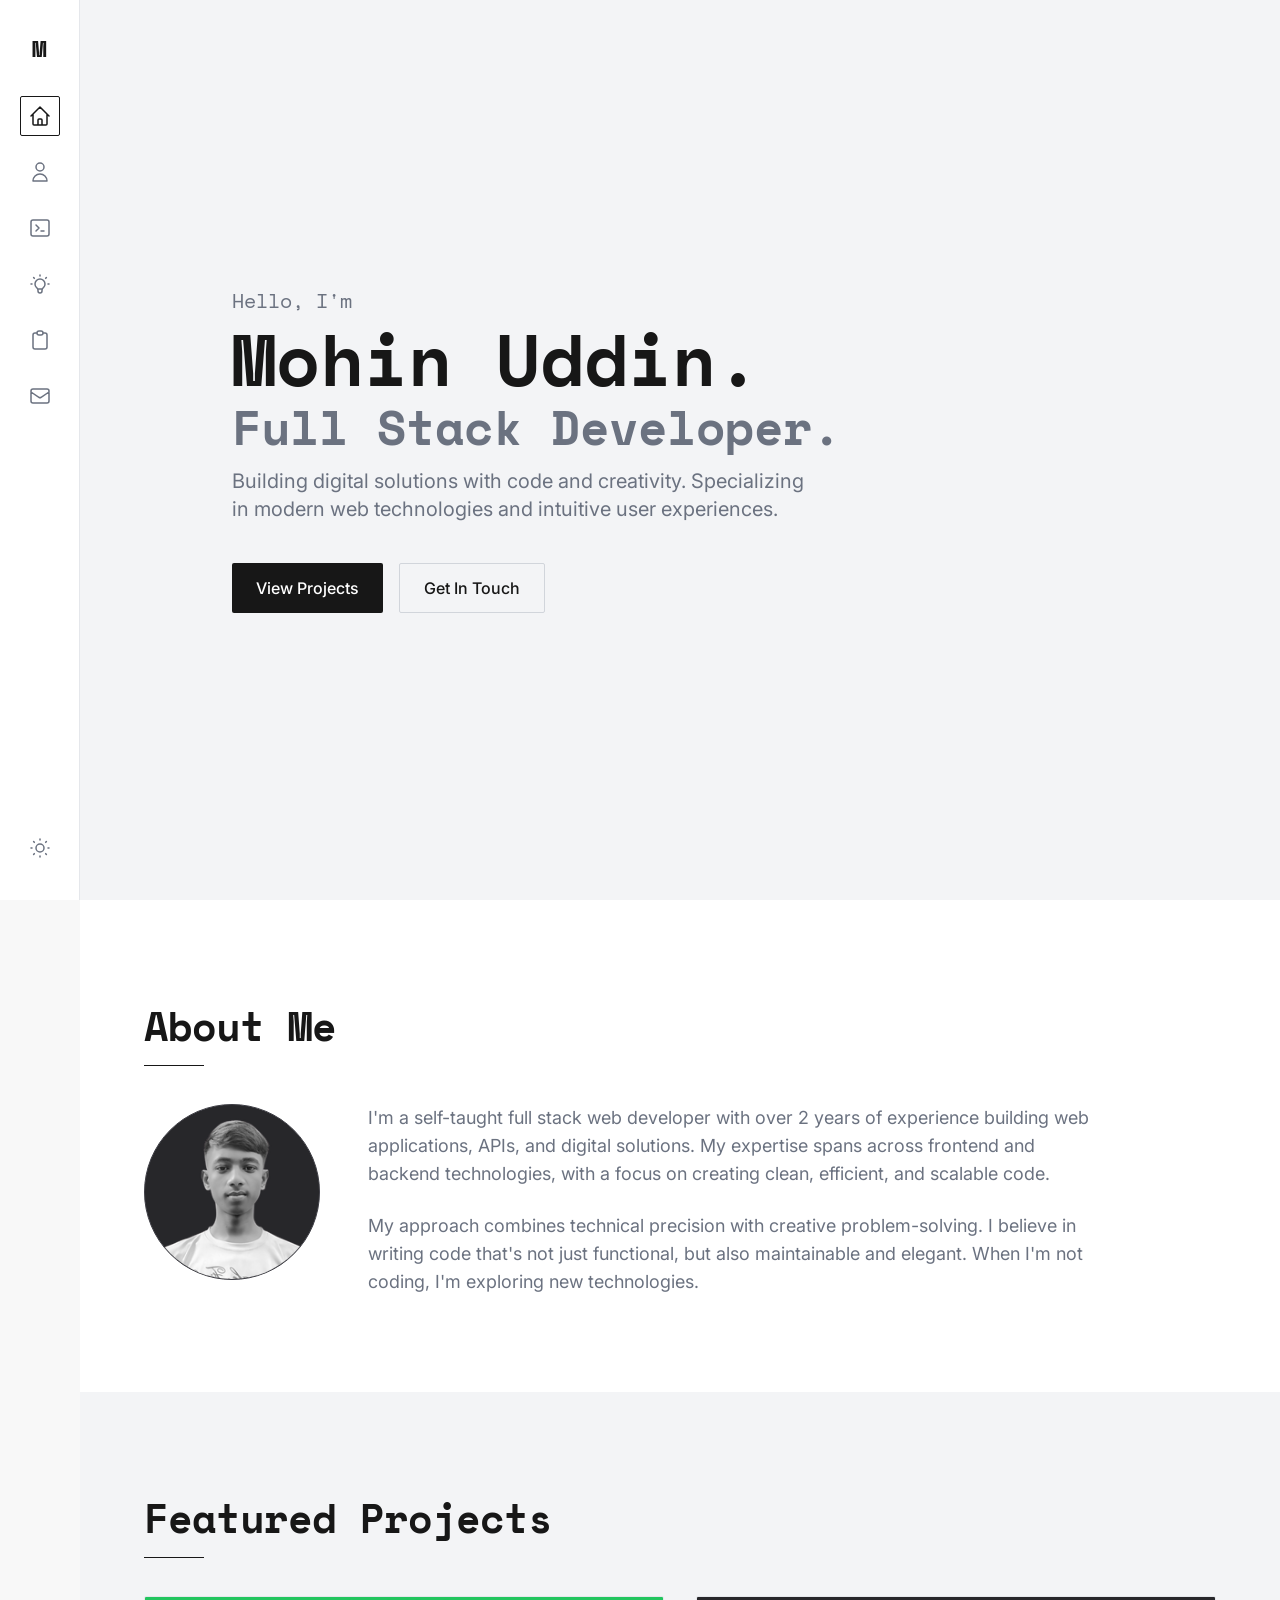
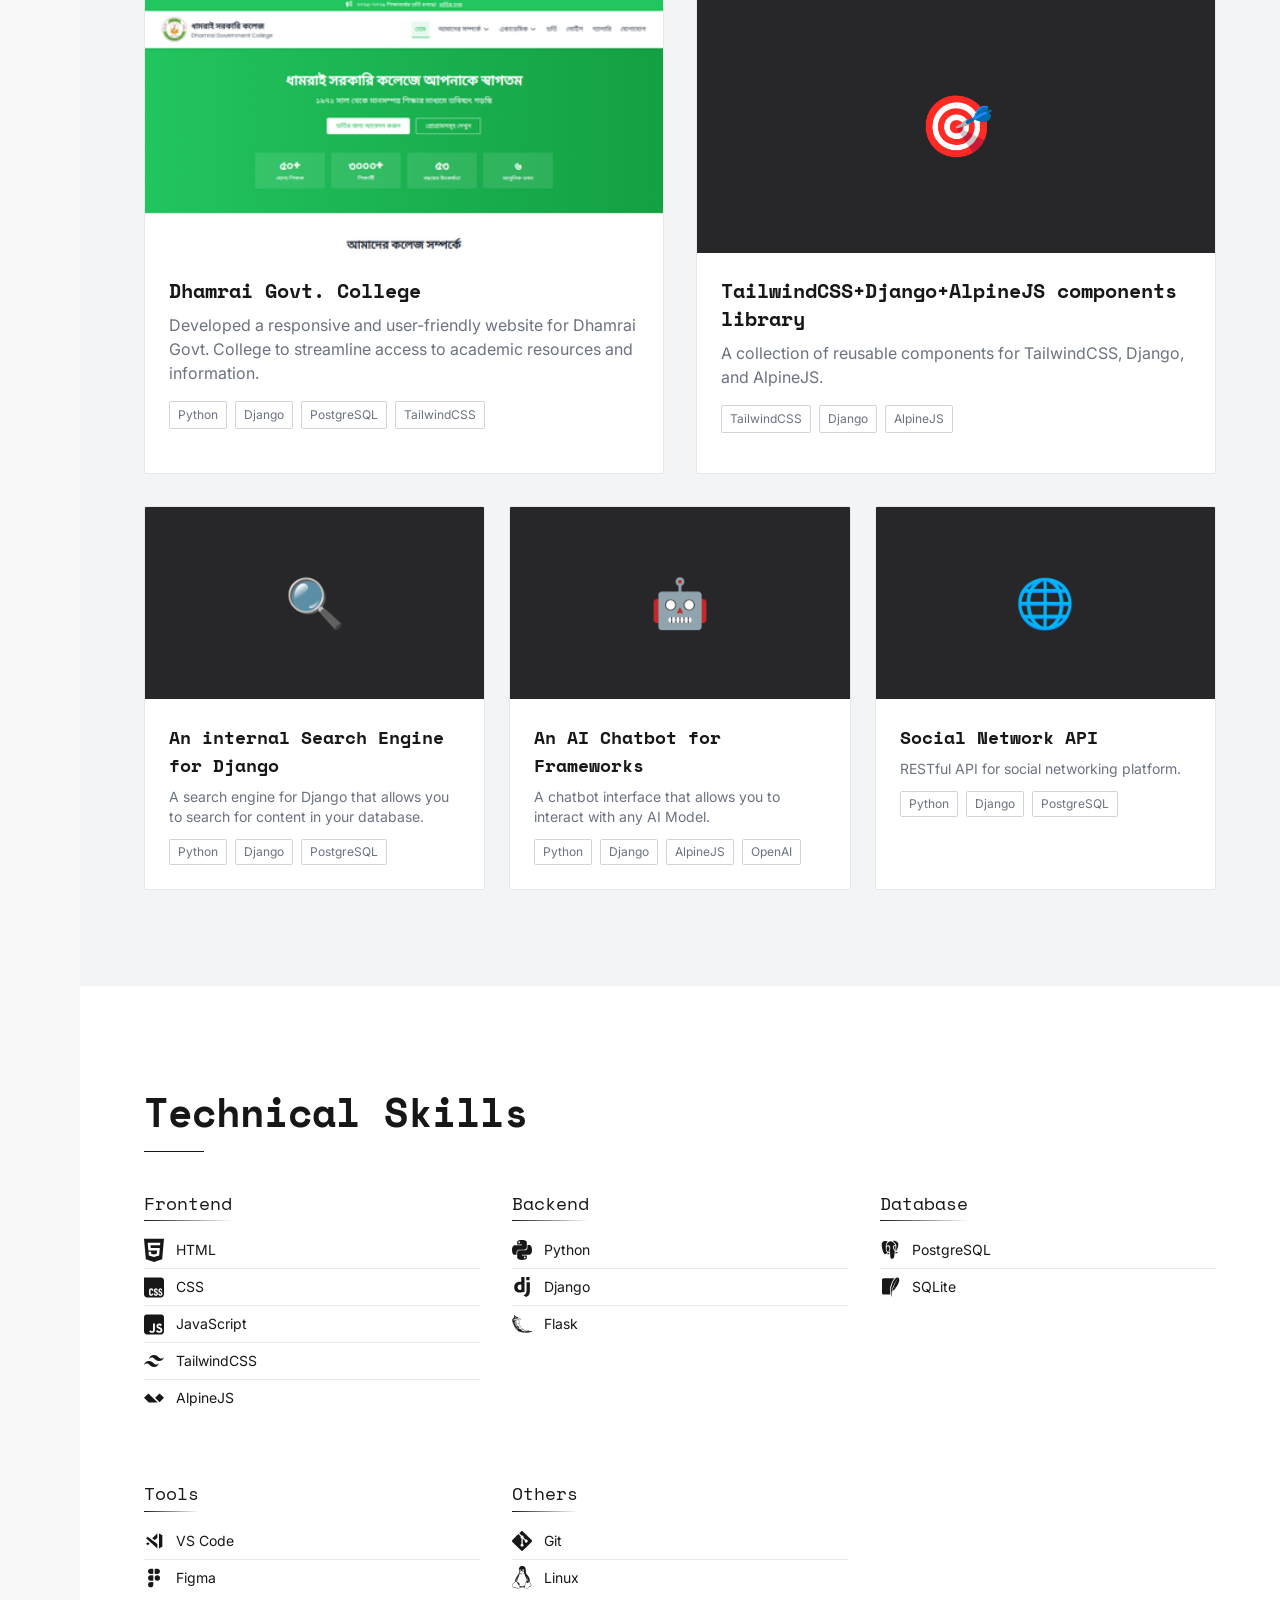
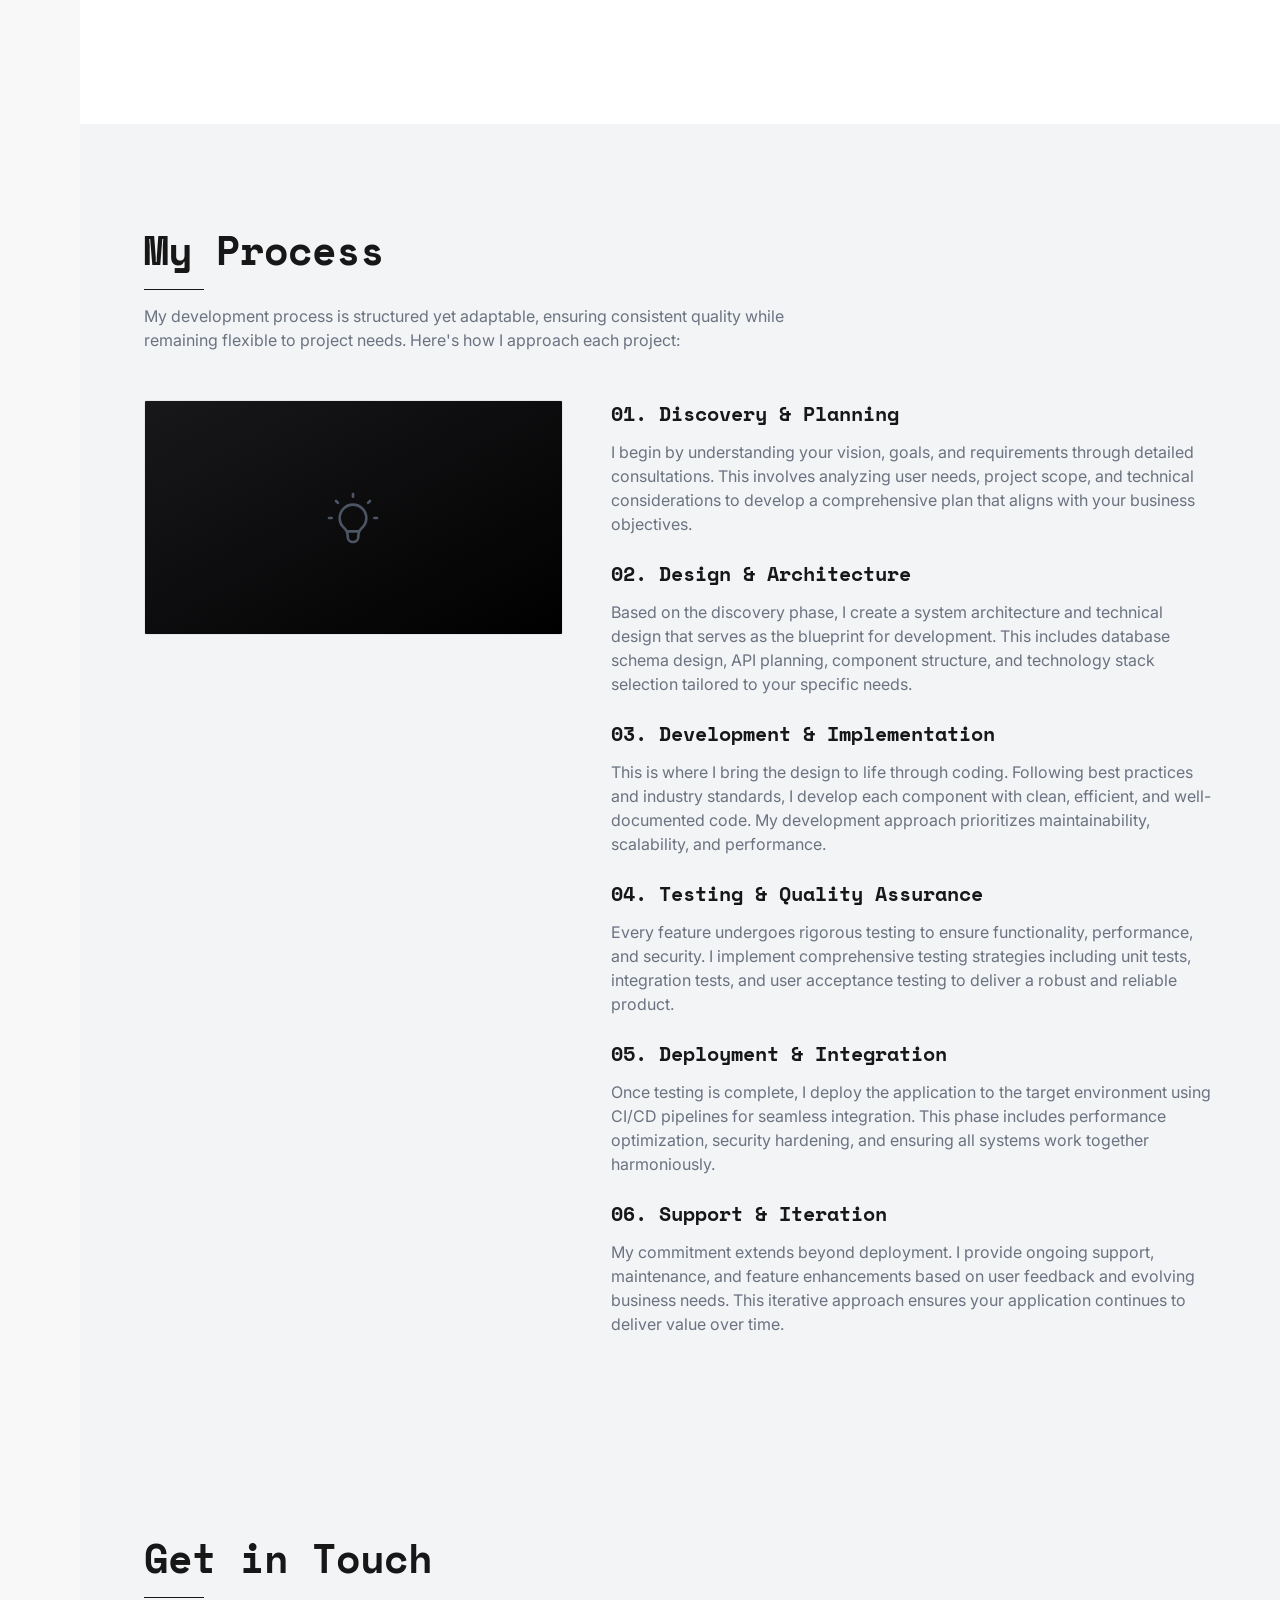
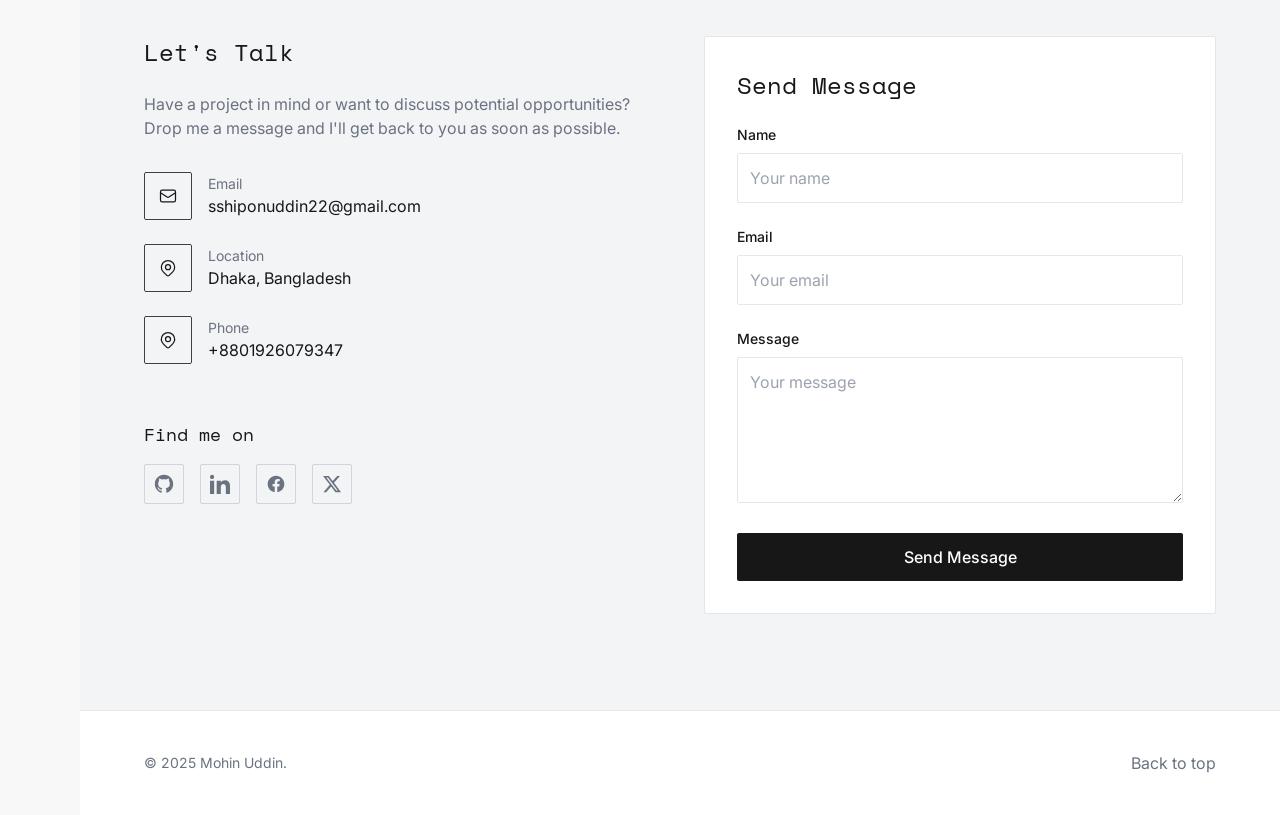
==== commit 3d209390: "script fix" ====
--- a/index.html
+++ b/index.html
@@ -595,10 +595,6 @@
         </footer>
     </main>
 
-    <!-- Preload Scripts -->
-    <script>
-        // Theme Switching
-        
-    </script>
+    <script src="script.js"></script>
 </body>
 </html> 
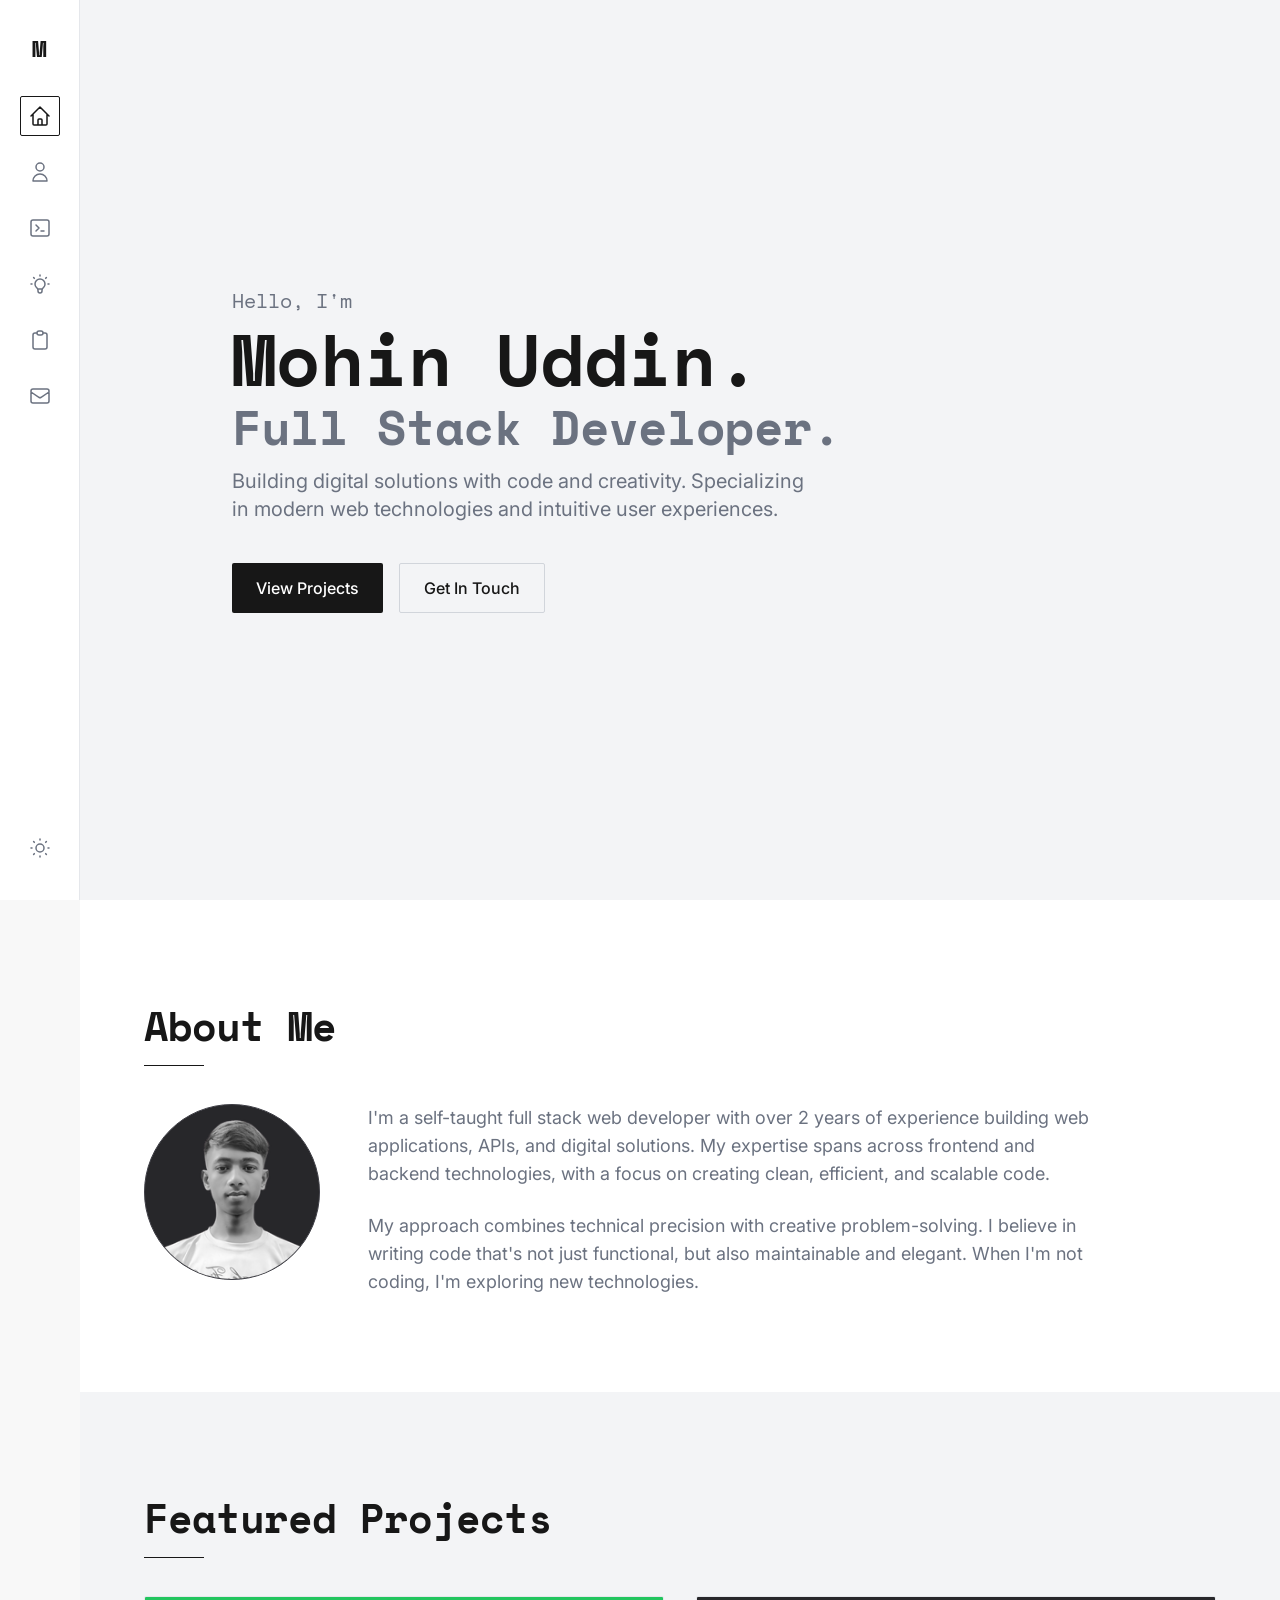
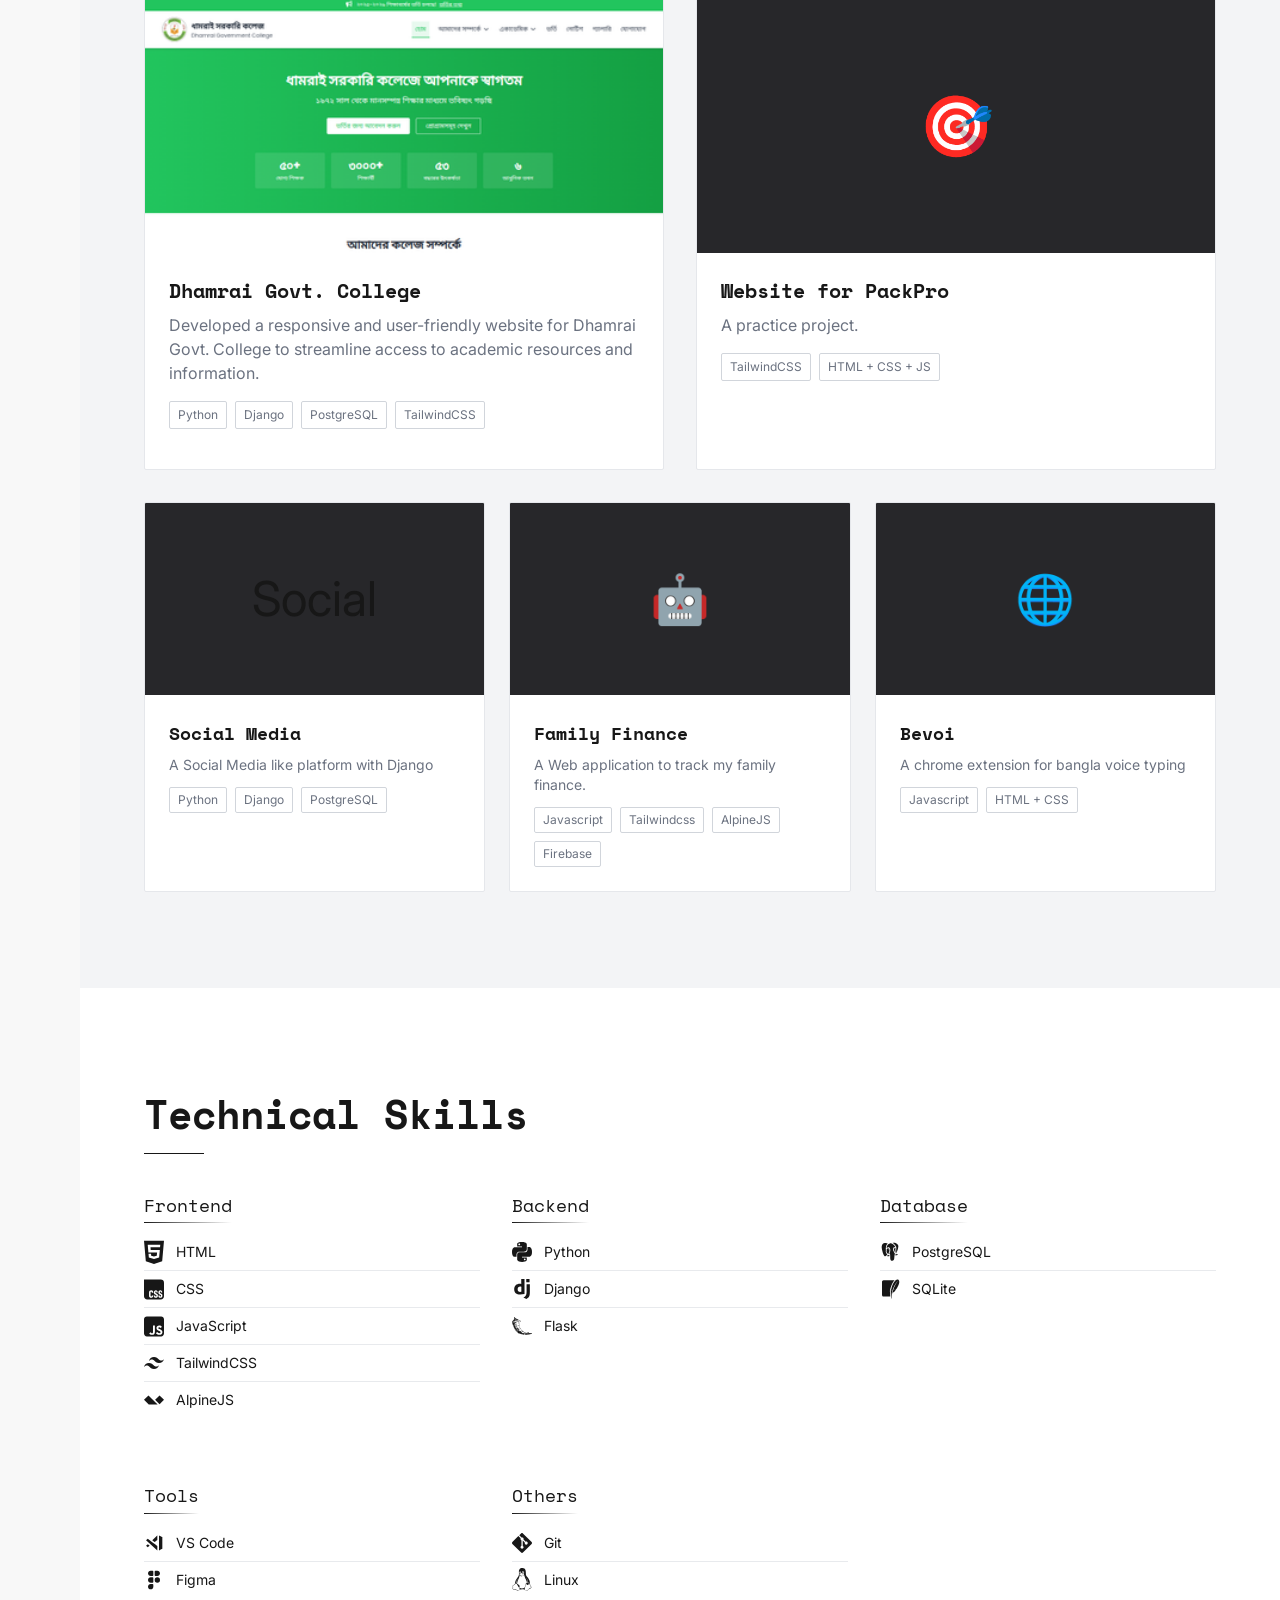
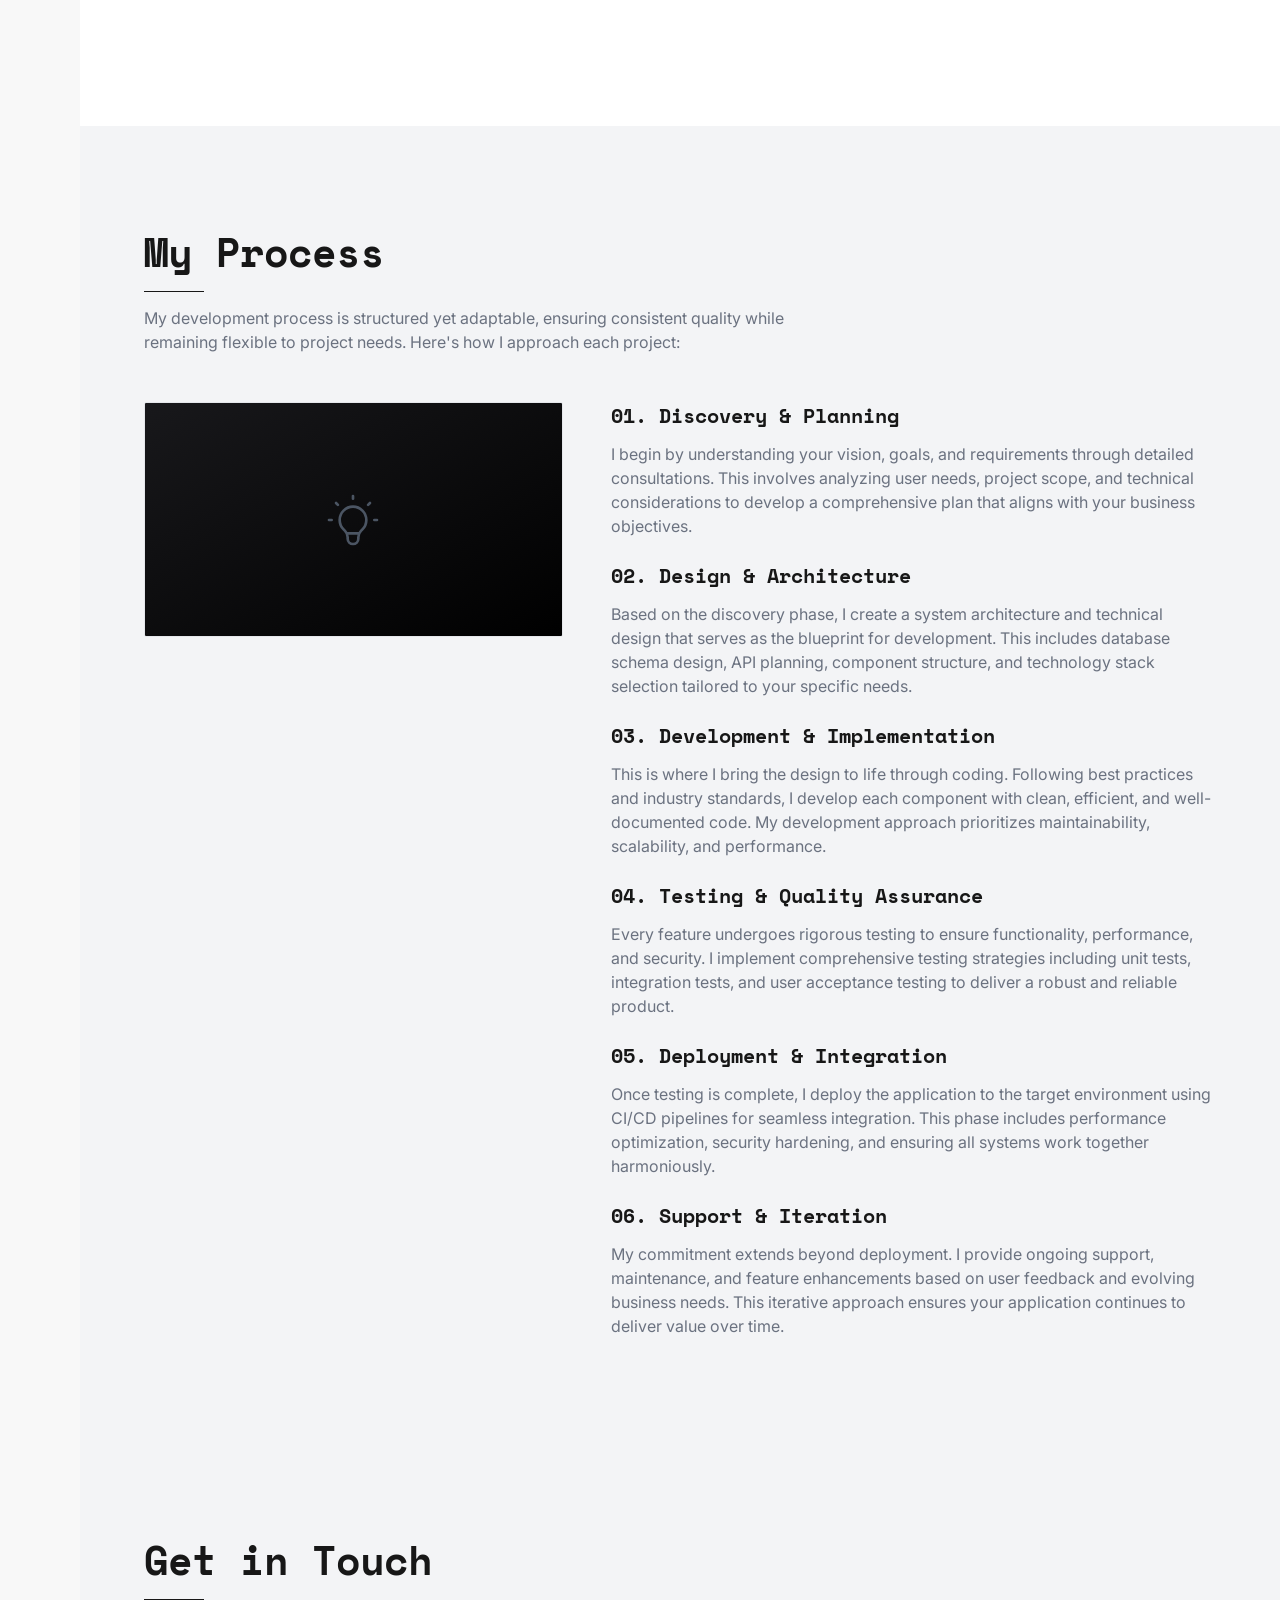
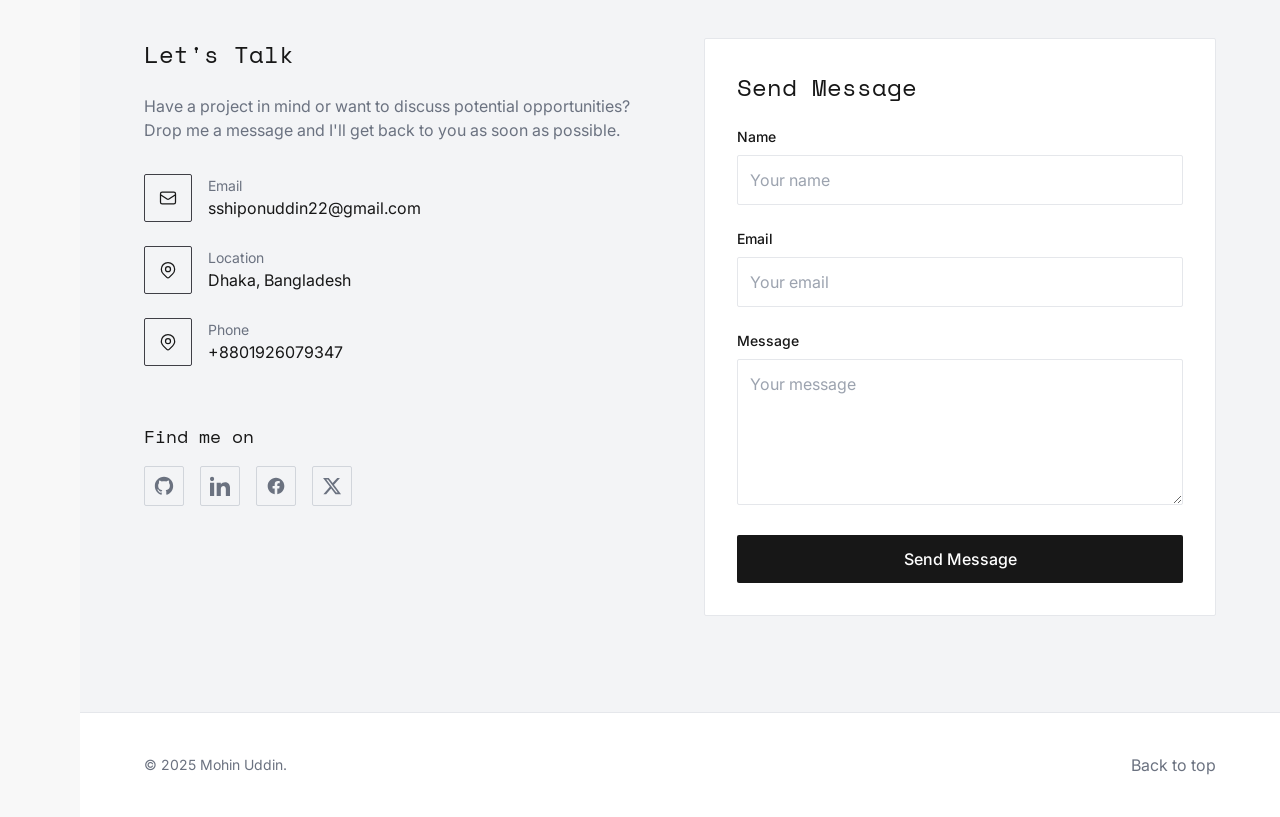
==== commit 08fc4c09: "Update index.html" ====
--- a/index.html
+++ b/index.html
@@ -151,18 +151,17 @@
                             </div>
                             <div class="absolute inset-0 hover:bg-black/50 opacity-0 hover:opacity-100 transition-opacity flex items-center justify-center">
                                 <div class="flex flex-col sm:flex-row space-y-2 sm:space-y-0 sm:space-x-4">
-                                    <a href="#" class="bg-white text-black py-2 px-4 rounded-sm text-sm font-medium">View Project</a>
-                                    <a href="#" class="bg-transparent border border-white text-gray-100 py-2 px-4 rounded-sm text-sm font-medium">Source Code</a>
+                                    <a href="https://packprobd.netlify.app" class="bg-white text-black py-2 px-4 rounded-sm text-sm font-medium">View Project</a>
+                                    <a href="https://github.com/ssshiponu/packpro" class="bg-transparent border border-white text-gray-100 py-2 px-4 rounded-sm text-sm font-medium">Source Code</a>
                                 </div>
                             </div>
                         </div>
                         <div class="p-6">
-                            <h3 class="text-xl font-bold mb-2 font-mono">TailwindCSS+Django+AlpineJS components library</h3>
-                            <p class="text-gray-400 mb-4">A collection of reusable components for TailwindCSS, Django, and AlpineJS.</p>
+                            <h3 class="text-xl font-bold mb-2 font-mono">Website for PackPro</h3>
+                            <p class="text-gray-400 mb-4">A practice project.</p>
                             <div class="flex flex-wrap gap-2 mb-4">
                                 <span class="tech-tag">TailwindCSS</span>
-                                <span class="tech-tag">Django</span>
-                                <span class="tech-tag">AlpineJS</span>
+                                <span class="tech-tag">HTML + CSS + JS</span>
                             </div>
                         </div>
                     </div>
@@ -173,12 +172,12 @@
                     <div class="bg-black border border-zinc-800 rounded-sm overflow-hidden hover-card">
                         <div class="h-48 bg-zinc-800 relative overflow-hidden">
                             <div class="absolute inset-0 flex items-center justify-center">
-                                <span class="text-5xl">🔍</span>
+                                <span class="text-5xl">Social</span>
                             </div>
                         </div>
                         <div class="p-6">
-                            <h3 class="text-lg font-bold mb-2 font-mono">An internal Search Engine for Django</h3>
-                            <p class="text-gray-400 mb-3 text-sm">A search engine for Django that allows you to search for content in your database.</p>
+                            <h3 class="text-lg font-bold mb-2 font-mono">Social Media</h3>
+                            <p class="text-gray-400 mb-3 text-sm">A Social Media like platform with Django</p>
                             <div class="flex flex-wrap gap-2">
                                 <span class="tech-tag text-xs py-1">Python</span>
                                 <span class="tech-tag text-xs py-1">Django</span>
@@ -195,13 +194,13 @@
                             </div>
                         </div>
                         <div class="p-6">
-                            <h3 class="text-lg font-bold mb-2 font-mono">An AI Chatbot for Frameworks</h3>
-                            <p class="text-gray-400 mb-3 text-sm">A chatbot interface that allows you to interact with any AI Model.</p>
+                            <h3 class="text-lg font-bold mb-2 font-mono">Family Finance</h3>
+                            <p class="text-gray-400 mb-3 text-sm">A Web application to track my family finance.</p>
                             <div class="flex flex-wrap gap-2">
-                                <span class="tech-tag text-xs py-1">Python</span>
-                                <span class="tech-tag text-xs py-1">Django</span>
+                                <span class="tech-tag text-xs py-1">Javascript</span>
+                                <span class="tech-tag text-xs py-1">Tailwindcss</span>
                                 <span class="tech-tag text-xs py-1">AlpineJS</span>
-                                <span class="tech-tag text-xs py-1">OpenAI</span>
+                                <span class="tech-tag text-xs py-1">Firebase</span>
                             </div>
                         </div>
                     </div>
@@ -214,12 +213,12 @@
                             </div>
                         </div>
                         <div class="p-6">
-                            <h3 class="text-lg font-bold mb-2 font-mono">Social Network API</h3>
-                            <p class="text-gray-400 mb-3 text-sm">RESTful API for social networking platform.</p>
+                            <h3 class="text-lg font-bold mb-2 font-mono">Bevoi</h3>
+                            <p class="text-gray-400 mb-3 text-sm">A chrome extension for bangla voice typing</p>
                             <div class="flex flex-wrap gap-2">
-                                <span class="tech-tag text-xs py-1">Python</span>
-                                <span class="tech-tag text-xs py-1">Django</span>
-                                <span class="tech-tag text-xs py-1">PostgreSQL</span>
+                                <span class="tech-tag text-xs py-1">Javascript</span>
+                                <span class="tech-tag text-xs py-1">HTML + CSS</span>
+                               
                             </div>
                         </div>
                     </div>
@@ -597,4 +596,4 @@
 
     <script src="script.js"></script>
 </body>
-</html> +</html> 
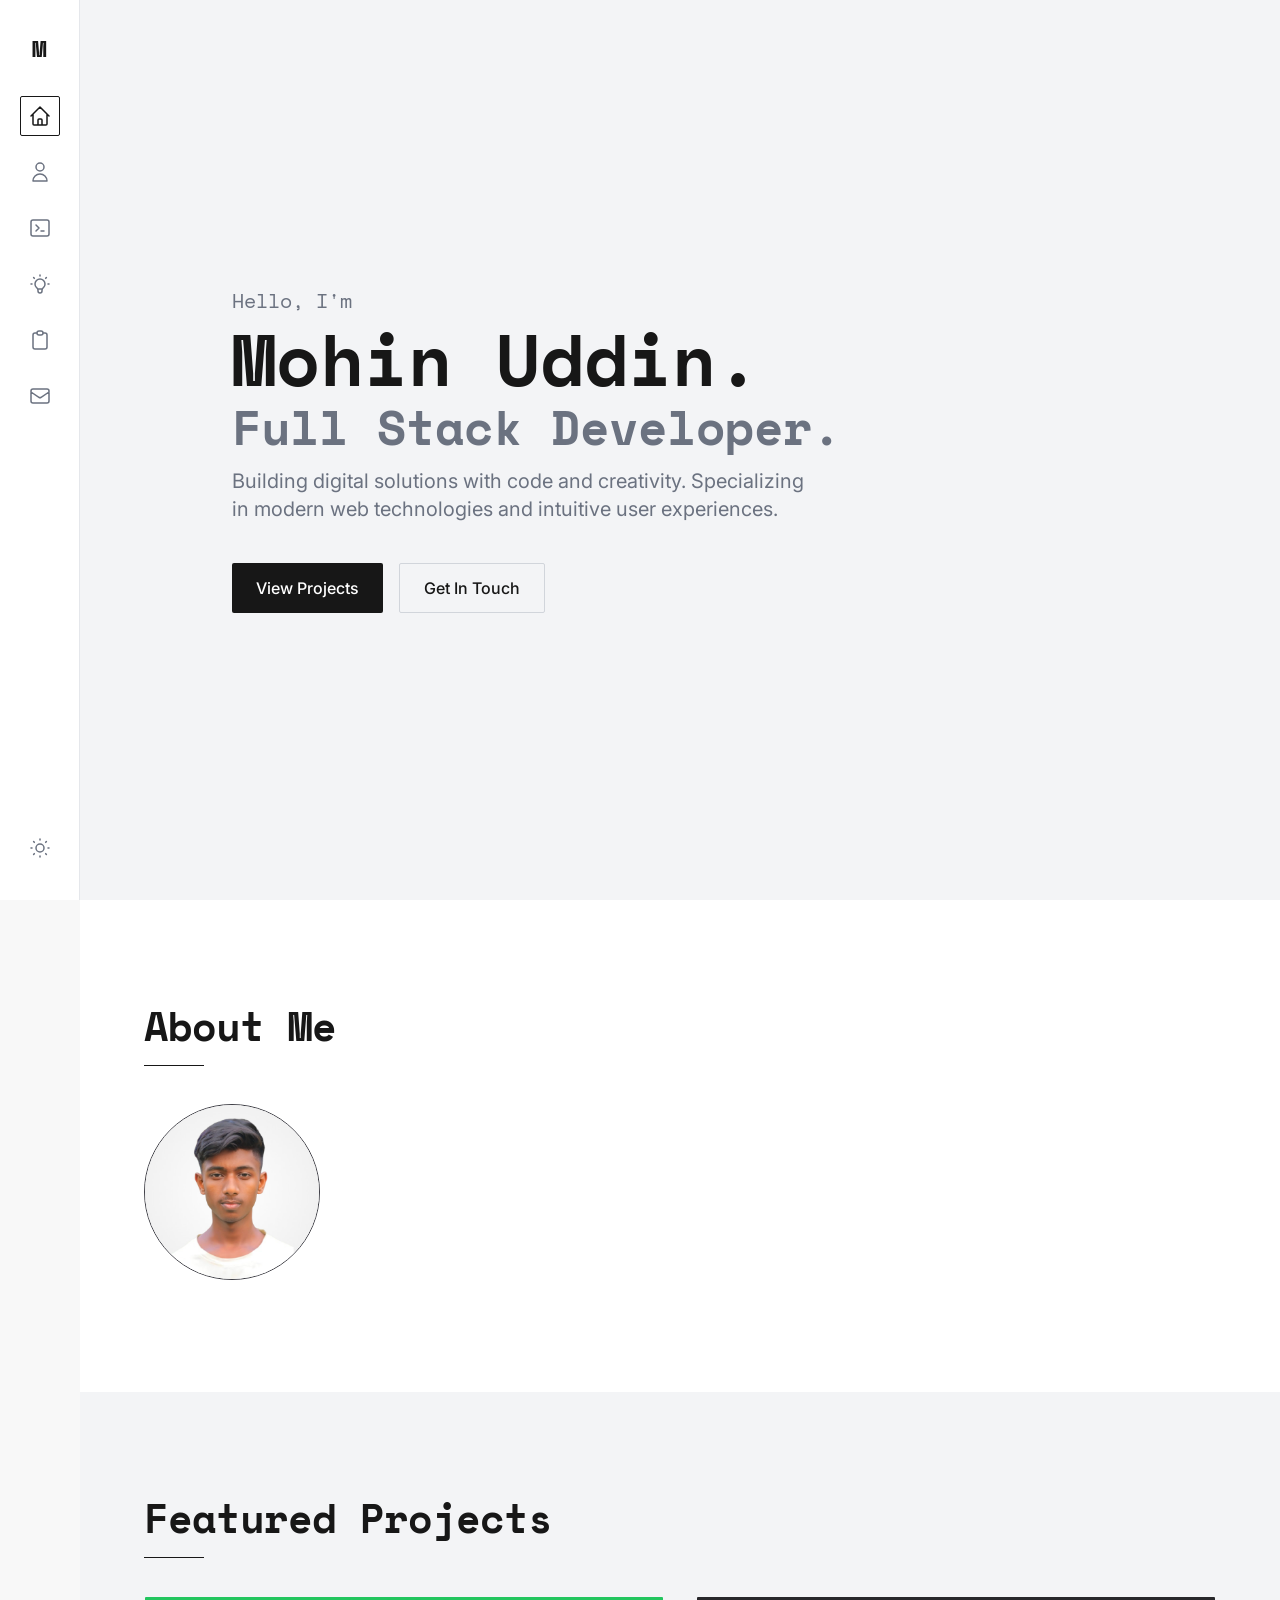
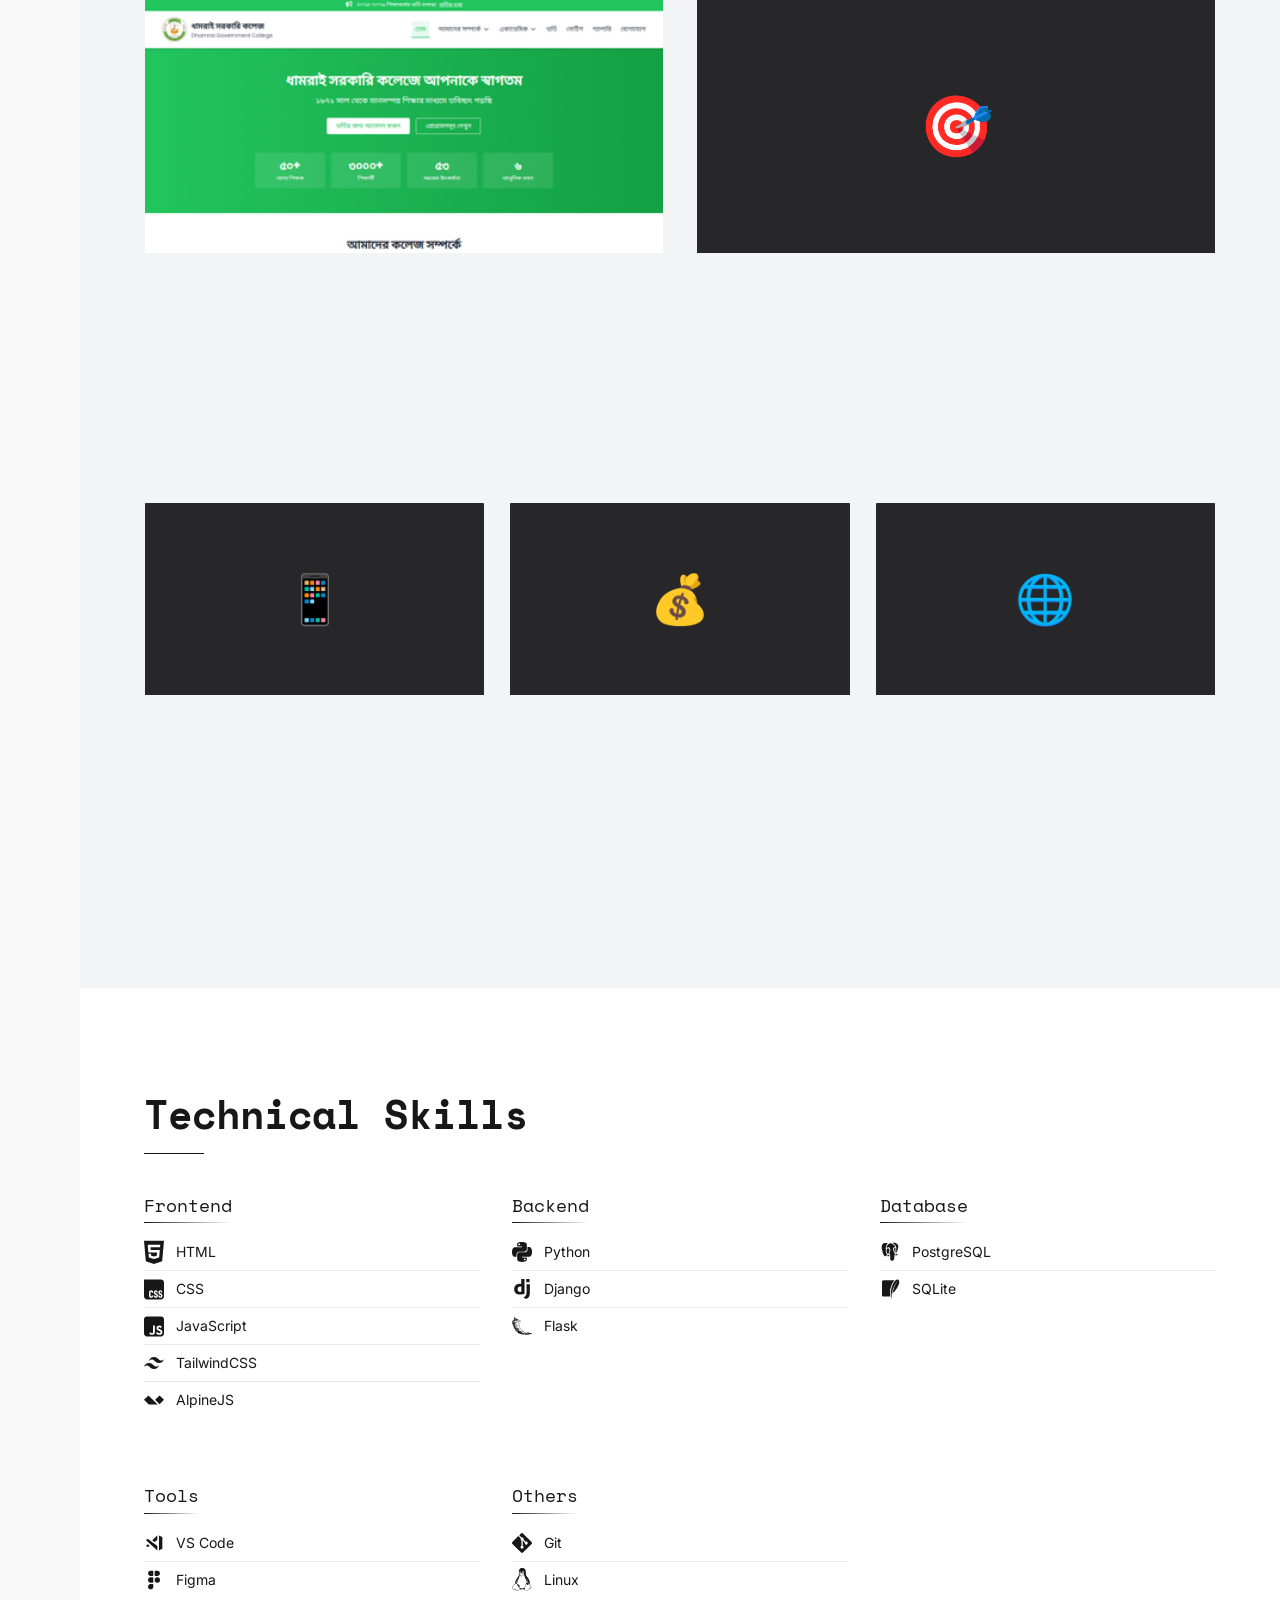
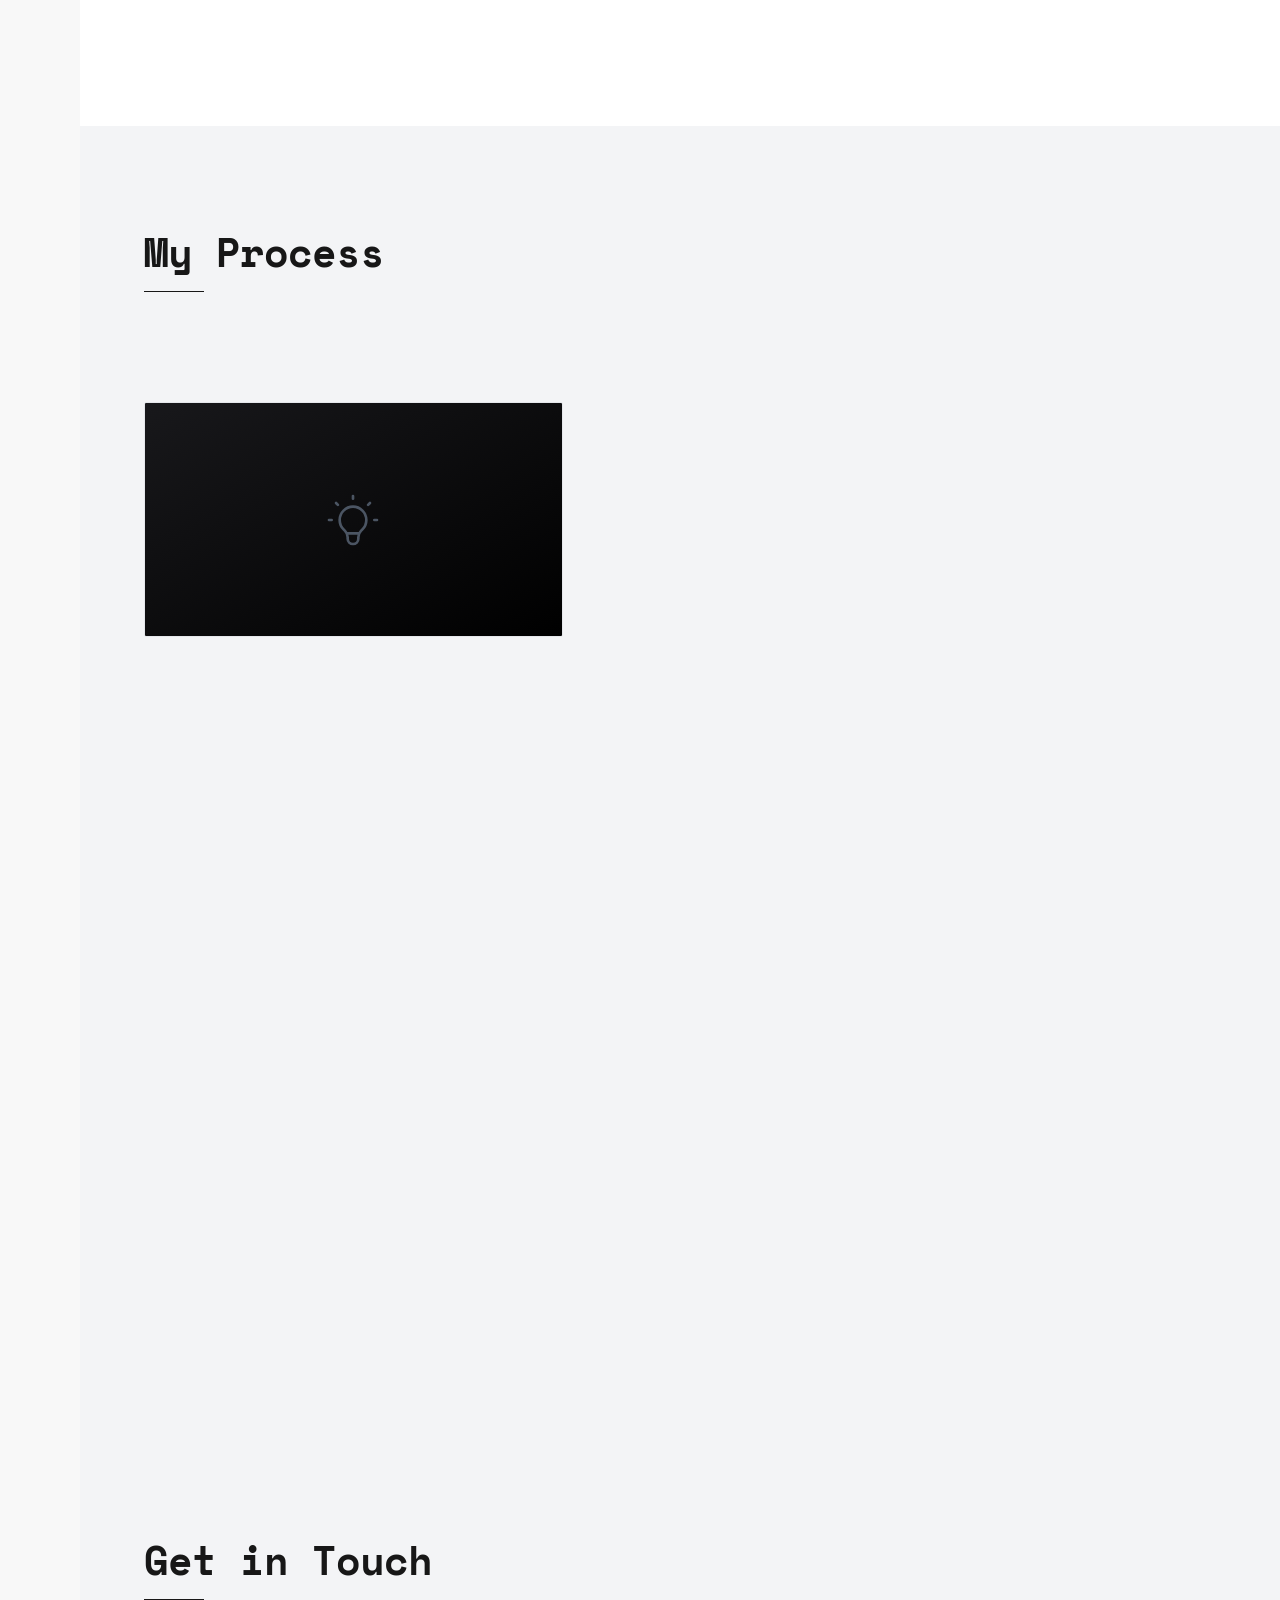
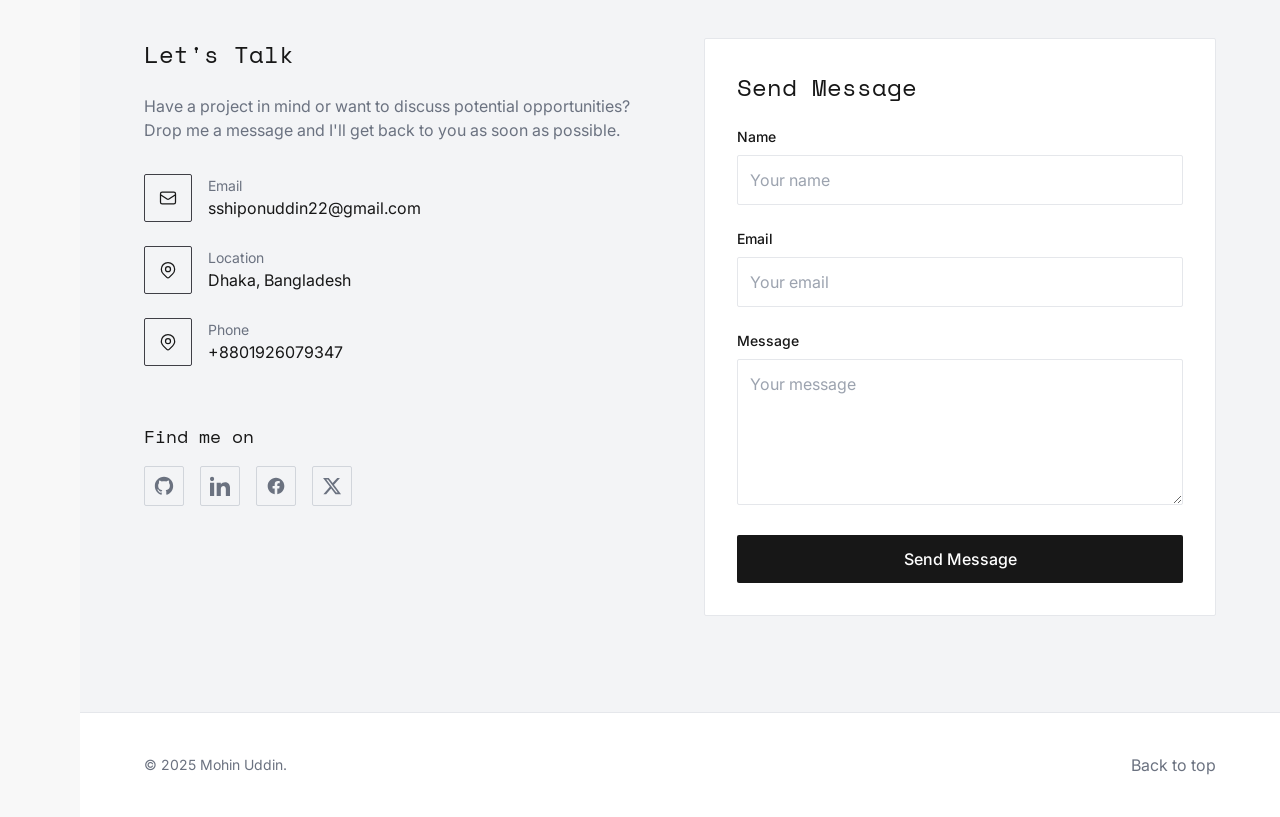
==== commit 503b08f9: "Add files via upload" ====
--- a/index.html
+++ b/index.html
@@ -98,7 +98,7 @@
                     <div class="md:col-span-2">
                         <div class="profile-image-container aspect-square w-full max-w-md mx-auto md:mx-0 bg-zinc-800 rounded-full border border-zinc-700 overflow-hidden">
                             <div class="w-full h-full">
-                                <img src="me.png" alt="Mohin Uddin" class="w-full h-full object-cover">
+                                <img src="img/me.jpg" alt="Mohin Uddin" class="w-full h-full object-cover">
                             </div>
                         </div>
                     </div>
@@ -126,7 +126,7 @@
                             <img src="img/dgc2.jpg" alt="Dhamrai Govt. College" class="w-full">
                             <div class="absolute inset-0 hover:bg-black/50 opacity-0 hover:opacity-100 transition-opacity flex items-center justify-center">
                                 <div class="flex flex-col sm:flex-row space-y-2 sm:space-y-0 sm:space-x-4">
-                                    <a href="#" class="bg-white text-black py-2 px-4 rounded-sm text-sm font-medium">View Project</a>
+                                    <a href="https://dhamraigovtcollege.onrender.com" class="bg-white text-black py-2 px-4 rounded-sm text-sm font-medium">View Project</a>
                                     <a href="https://github.com/Ssshiponu/dhamrai_govt_college" class="bg-transparent border border-white text-gray-100 py-2 px-4 rounded-sm text-sm font-medium">Source Code</a>
                                 </div>
                             </div>
@@ -169,10 +169,10 @@
                 
                 <div class="grid grid-cols-1 sm:grid-cols-2 md:grid-cols-3 gap-6 mt-8 fade-in" style="animation-delay: 0.5s;">
                     <!-- Project 3 -->
-                    <div class="bg-black border border-zinc-800 rounded-sm overflow-hidden hover-card">
+                    <a href="https://github.com/Ssshiponu/Cola---Social-Media" class="bg-black border border-zinc-800 rounded-sm overflow-hidden hover-card">
                         <div class="h-48 bg-zinc-800 relative overflow-hidden">
                             <div class="absolute inset-0 flex items-center justify-center">
-                                <span class="text-5xl">Social</span>
+                                <span class="text-5xl ">📱</span>
                             </div>
                         </div>
                         <div class="p-6">
@@ -184,13 +184,13 @@
                                 <span class="tech-tag text-xs py-1">PostgreSQL</span>
                             </div>
                         </div>
-                    </div>
+                    </a>
                     
                     <!-- Project 4 -->
-                    <div class="bg-black border border-zinc-800 rounded-sm overflow-hidden hover-card">
+                    <a href="https://github.com/ssshiponu/Family-Finance" class="bg-black border border-zinc-800 rounded-sm overflow-hidden hover-card">
                         <div class="h-48 bg-zinc-800 relative overflow-hidden">
                             <div class="absolute inset-0 flex items-center justify-center">
-                                <span class="text-5xl">🤖</span>
+                                <span class="text-5xl">💰</span>
                             </div>
                         </div>
                         <div class="p-6">
@@ -203,17 +203,17 @@
                                 <span class="tech-tag text-xs py-1">Firebase</span>
                             </div>
                         </div>
-                    </div>
+                    </a>
                     
                     <!-- Project 5 -->
-                    <div class="bg-black border border-zinc-800 rounded-sm overflow-hidden hover-card">
+                    <a href="https://github.com/ssshiponu/Bvoi" class="bg-black border border-zinc-800 rounded-sm overflow-hidden hover-card">
                         <div class="h-48 bg-zinc-800 relative overflow-hidden">
                             <div class="absolute inset-0 flex items-center justify-center">
                                 <span class="text-5xl">🌐</span>
                             </div>
                         </div>
                         <div class="p-6">
-                            <h3 class="text-lg font-bold mb-2 font-mono">Bevoi</h3>
+                            <h3 class="text-lg font-bold mb-2 font-mono">Bvoi</h3>
                             <p class="text-gray-400 mb-3 text-sm">A chrome extension for bangla voice typing</p>
                             <div class="flex flex-wrap gap-2">
                                 <span class="tech-tag text-xs py-1">Javascript</span>
@@ -221,7 +221,7 @@
                                
                             </div>
                         </div>
-                    </div>
+                    </a>
                 </div>
             </div>
         </section>
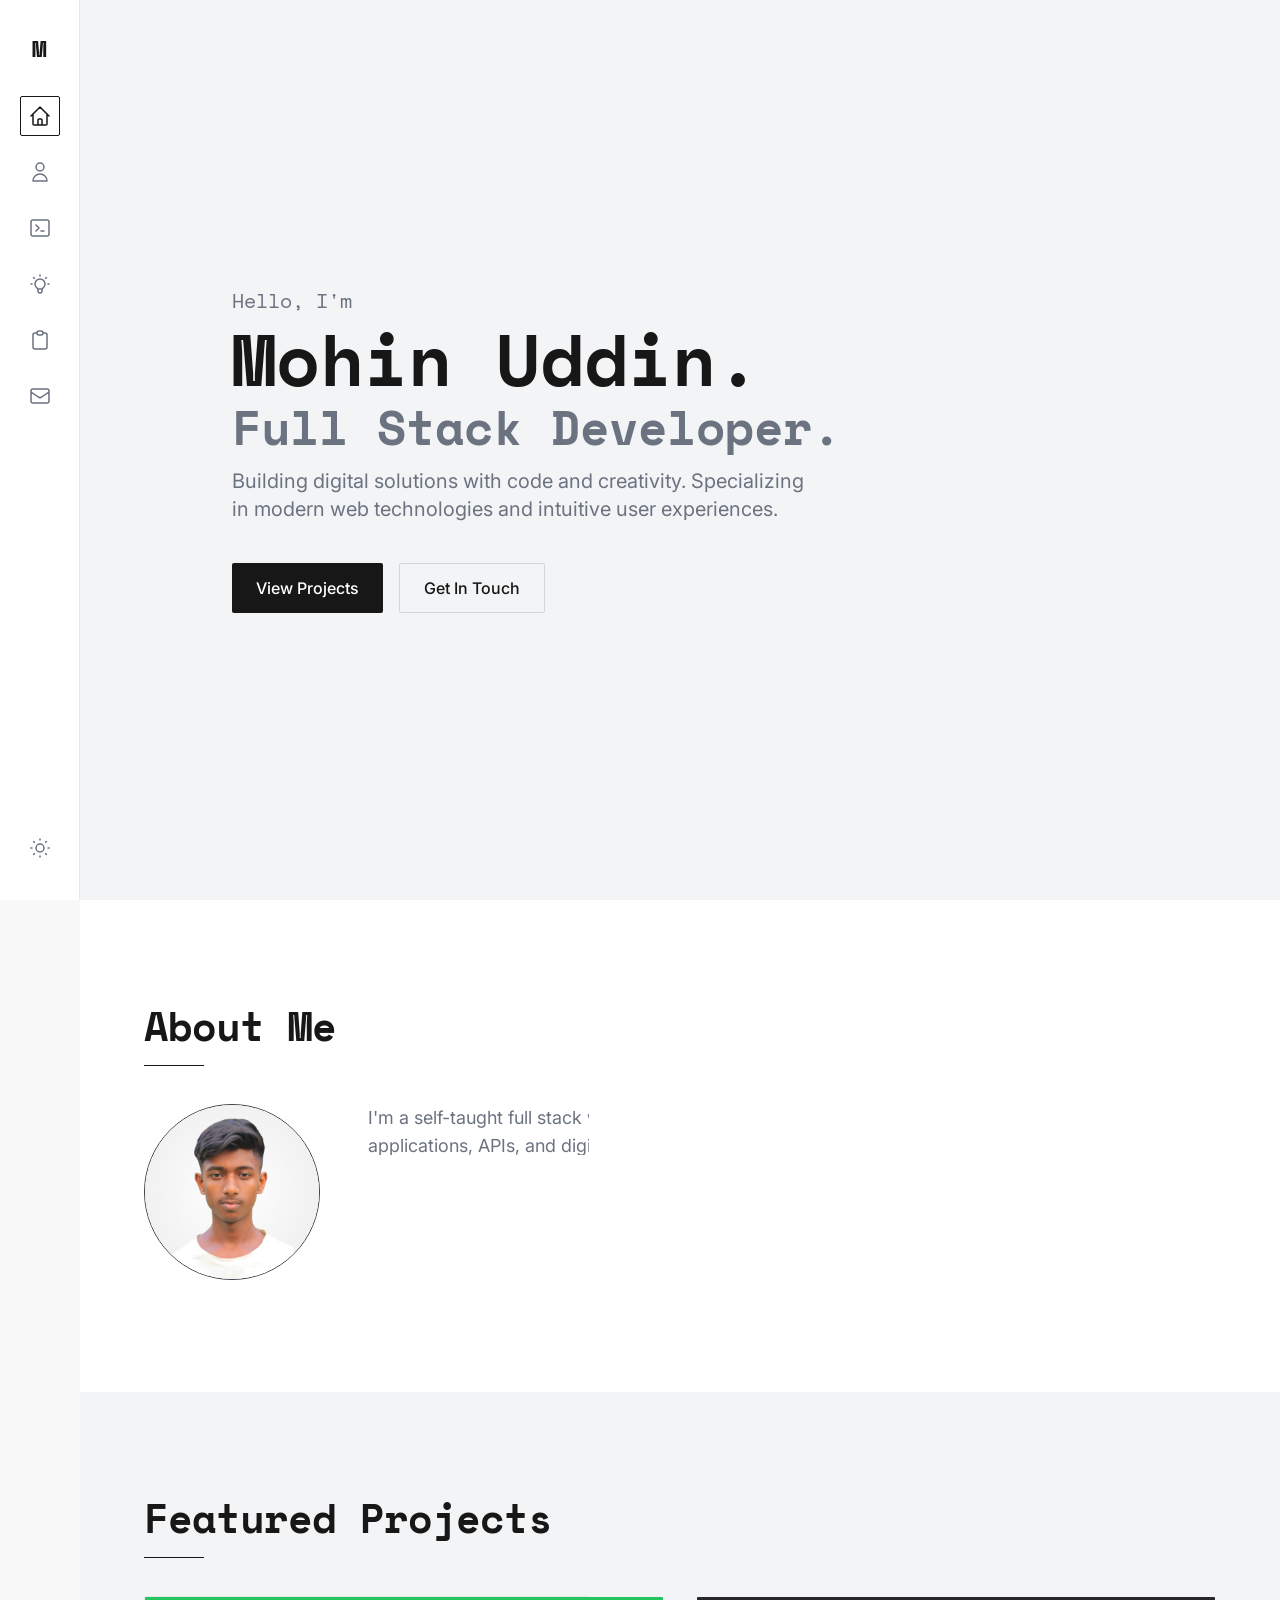
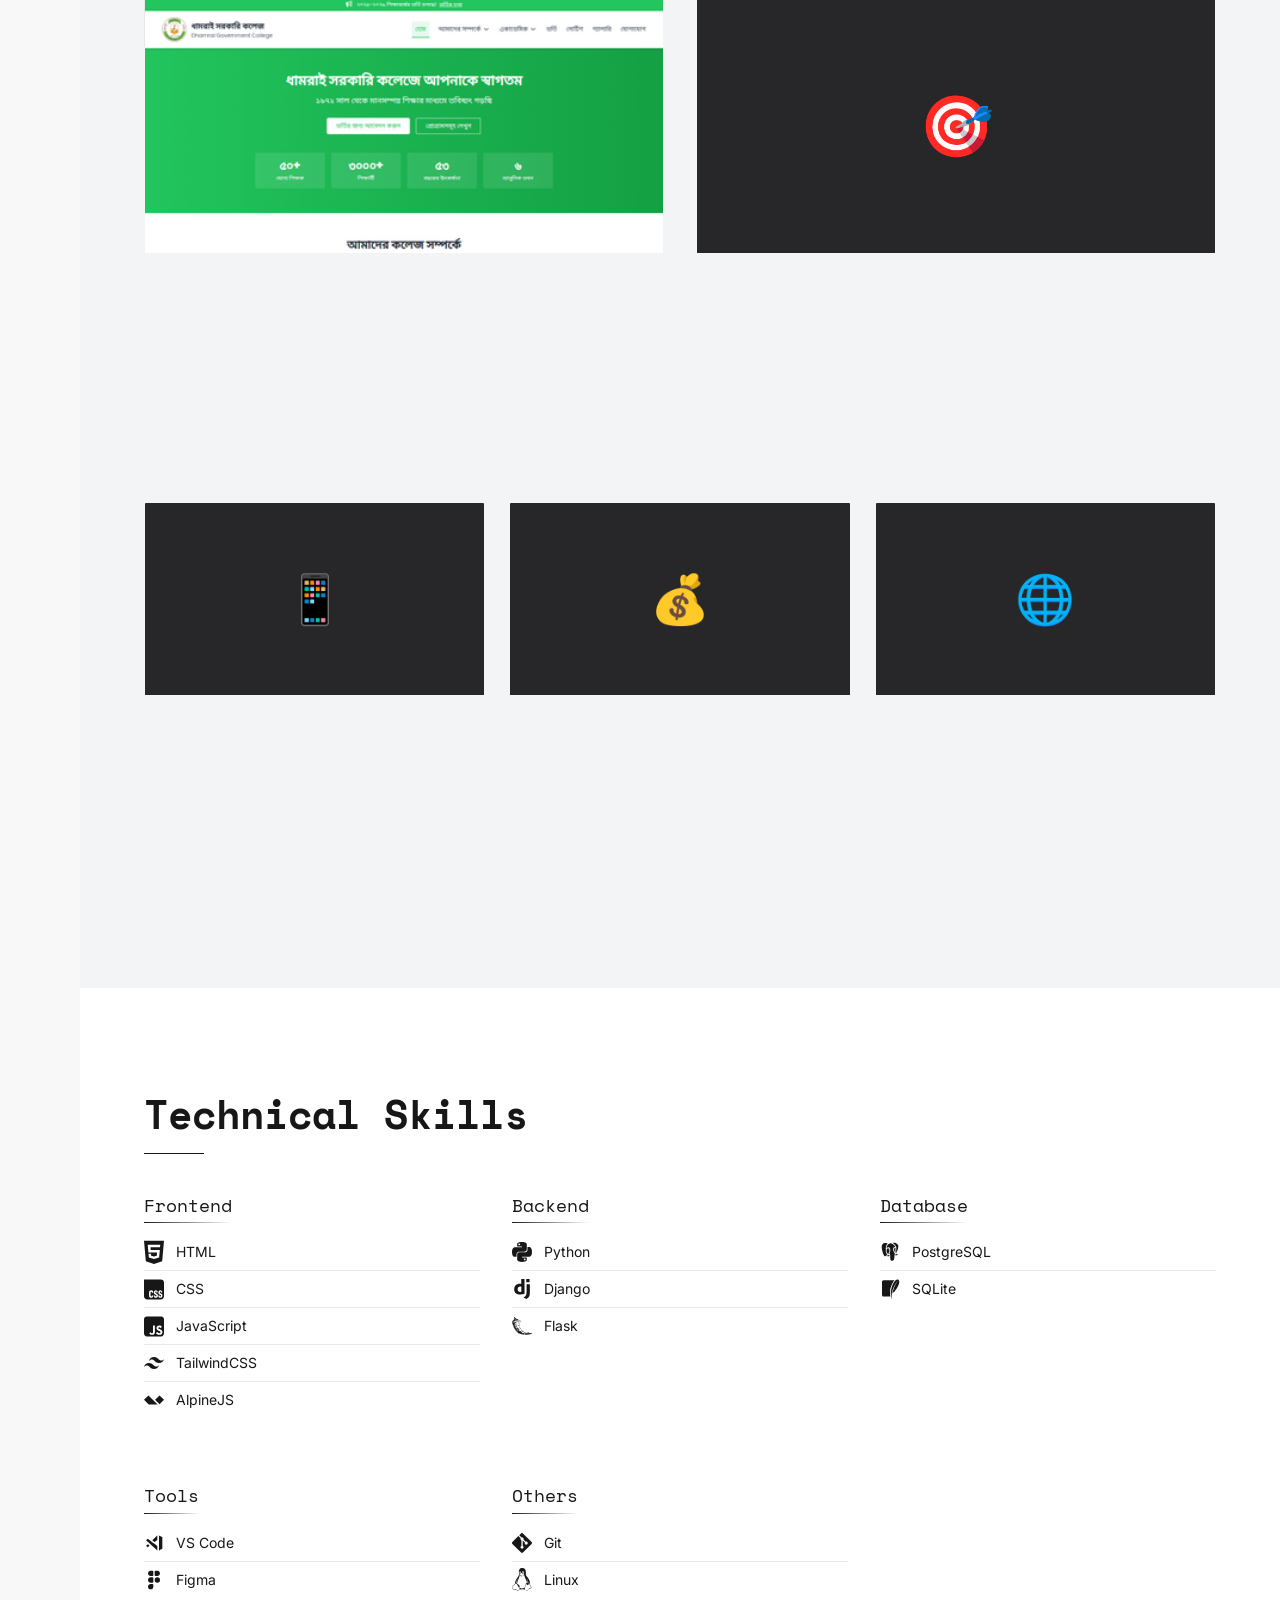
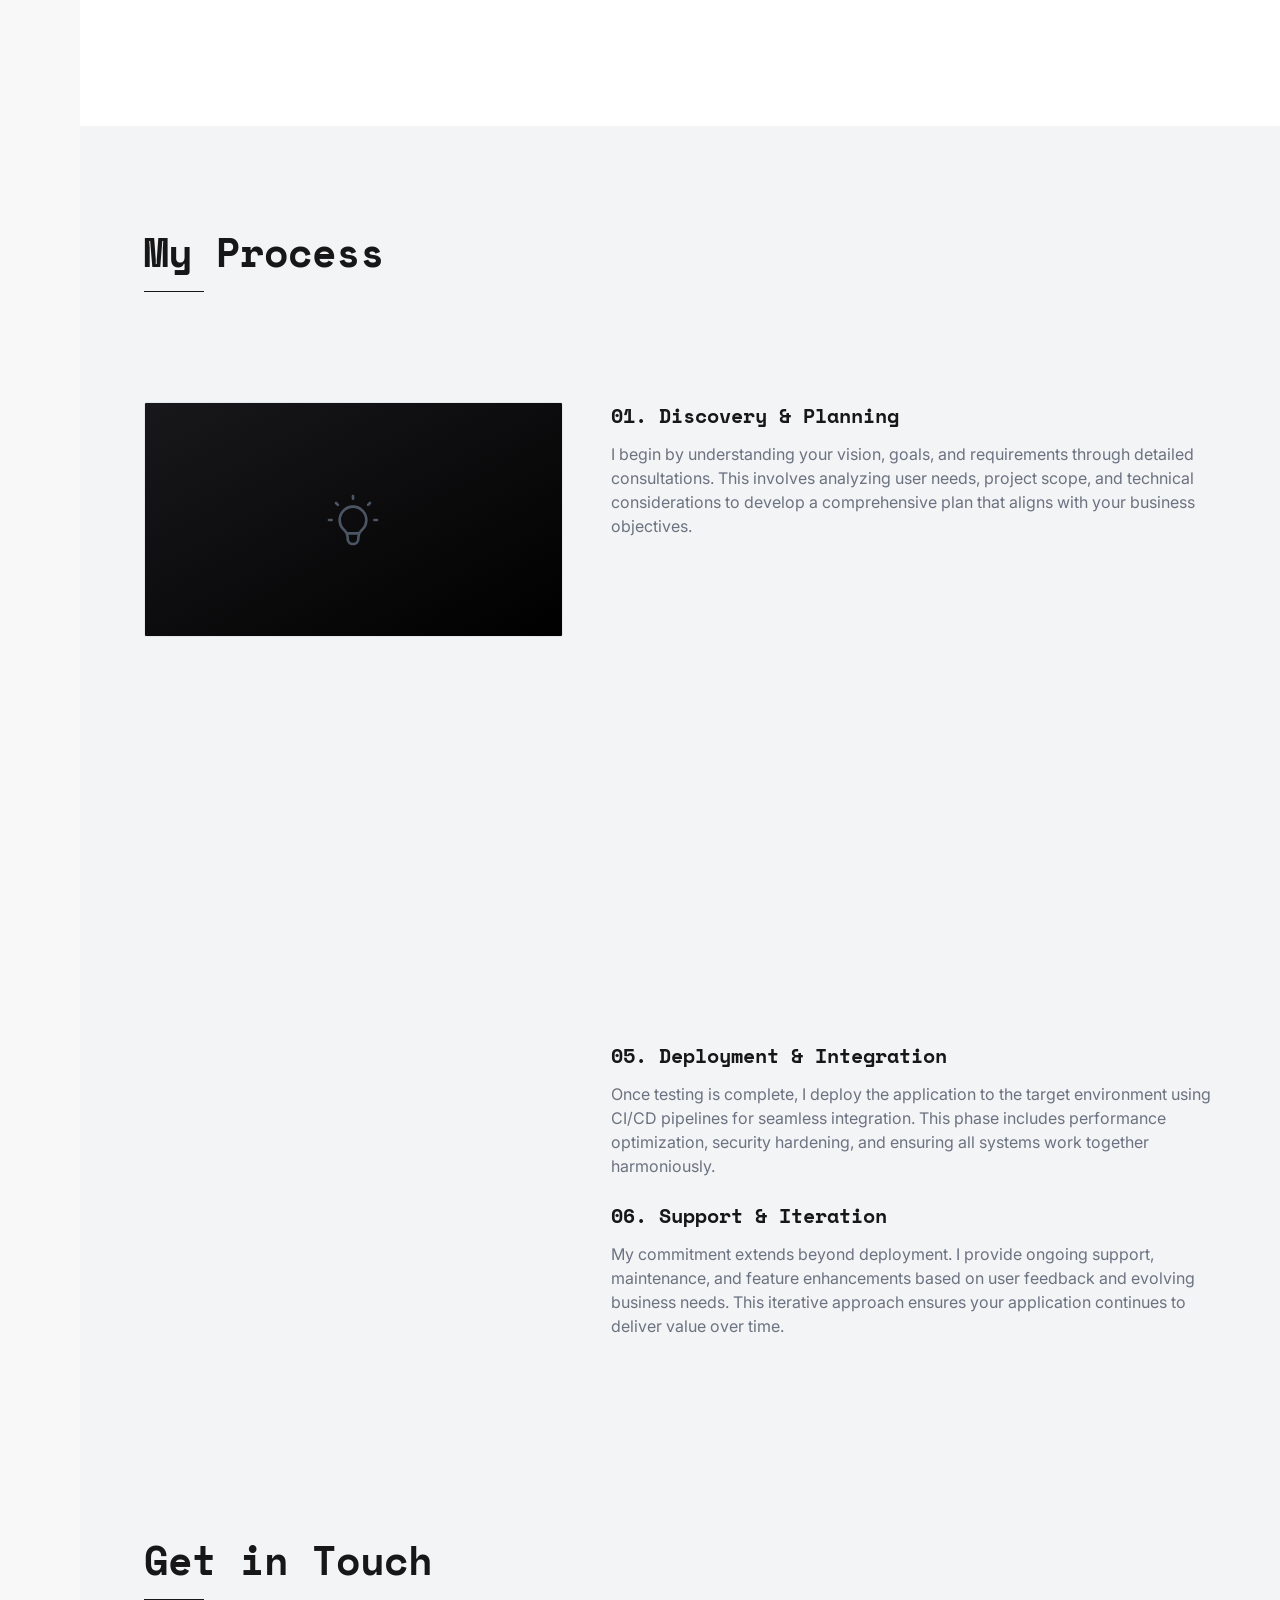
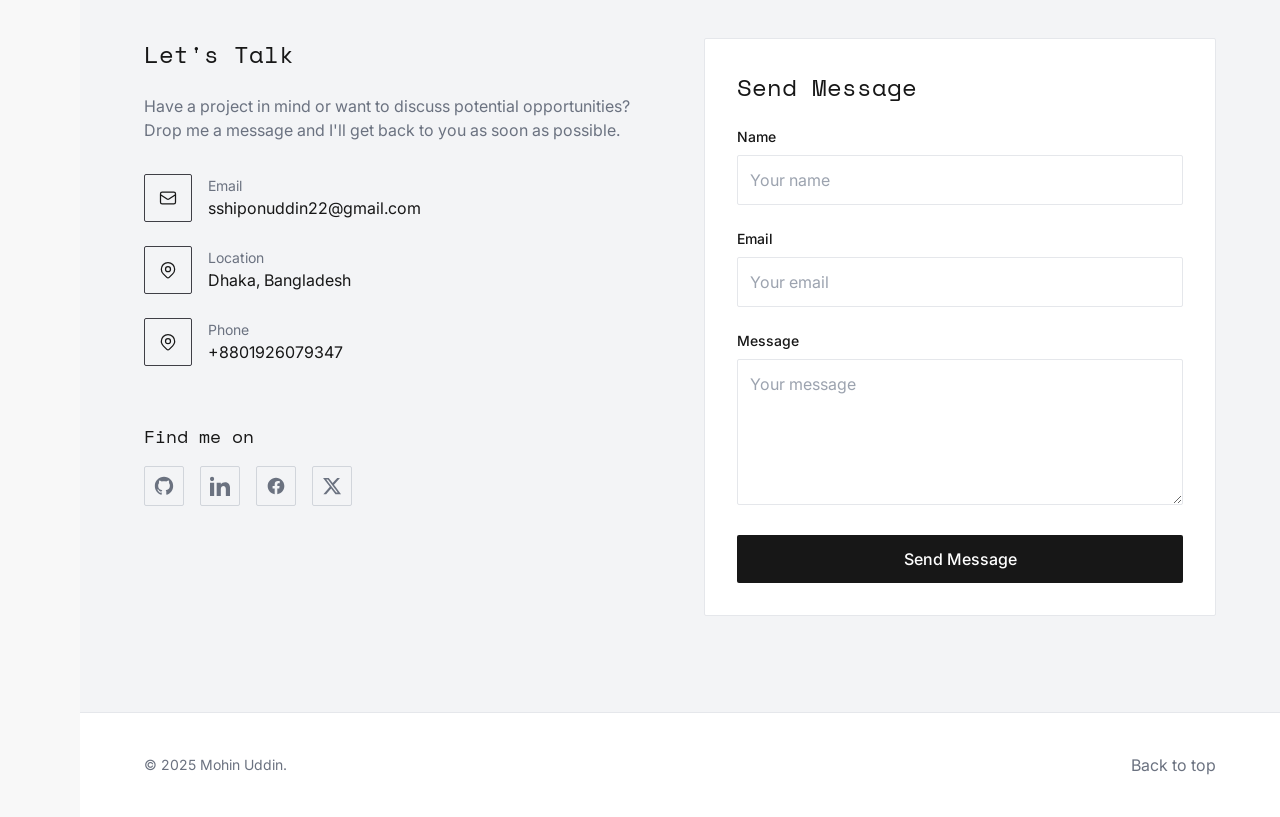
==== commit e02da471: "Update index.html image loading improved" ====
--- a/index.html
+++ b/index.html
@@ -98,7 +98,7 @@
                     <div class="md:col-span-2">
                         <div class="profile-image-container aspect-square w-full max-w-md mx-auto md:mx-0 bg-zinc-800 rounded-full border border-zinc-700 overflow-hidden">
                             <div class="w-full h-full">
-                                <img src="img/me.jpg" alt="Mohin Uddin" class="w-full h-full object-cover">
+                                <img src="img/me.jpg" loading="lazy" alt="Mohin Uddin" class="w-full h-full object-cover">
                             </div>
                         </div>
                     </div>
@@ -123,7 +123,7 @@
                     <!-- Project 1 -->
                     <div class="bg-black border border-zinc-800 rounded-sm overflow-hidden hover-card">
                         <div class="h-64 bg-zinc-800 relative overflow-hidden">
-                            <img src="img/dgc2.jpg" alt="Dhamrai Govt. College" class="w-full">
+                            <img src="img/dgc2.jpg" loading="lazy" alt="Dhamrai Govt. College" class="w-full">
                             <div class="absolute inset-0 hover:bg-black/50 opacity-0 hover:opacity-100 transition-opacity flex items-center justify-center">
                                 <div class="flex flex-col sm:flex-row space-y-2 sm:space-y-0 sm:space-x-4">
                                     <a href="https://dhamraigovtcollege.onrender.com" class="bg-white text-black py-2 px-4 rounded-sm text-sm font-medium">View Project</a>
